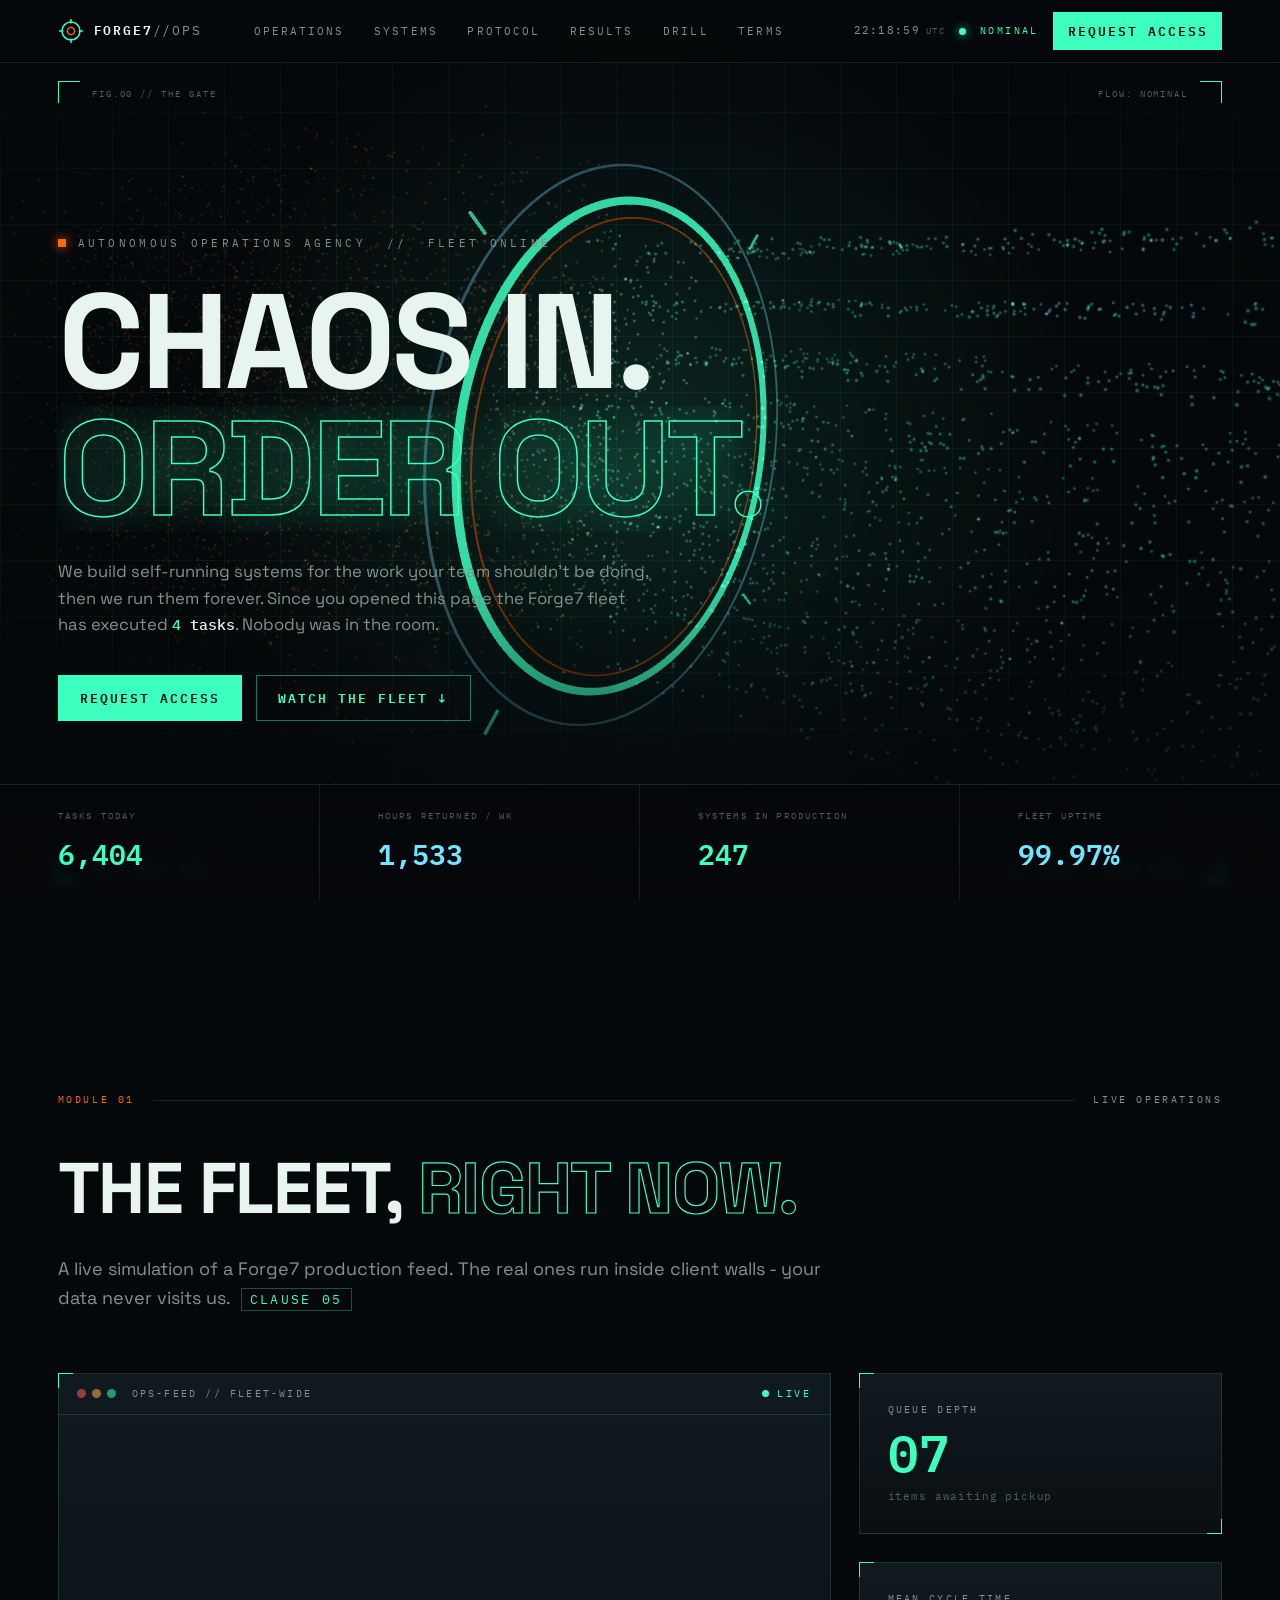
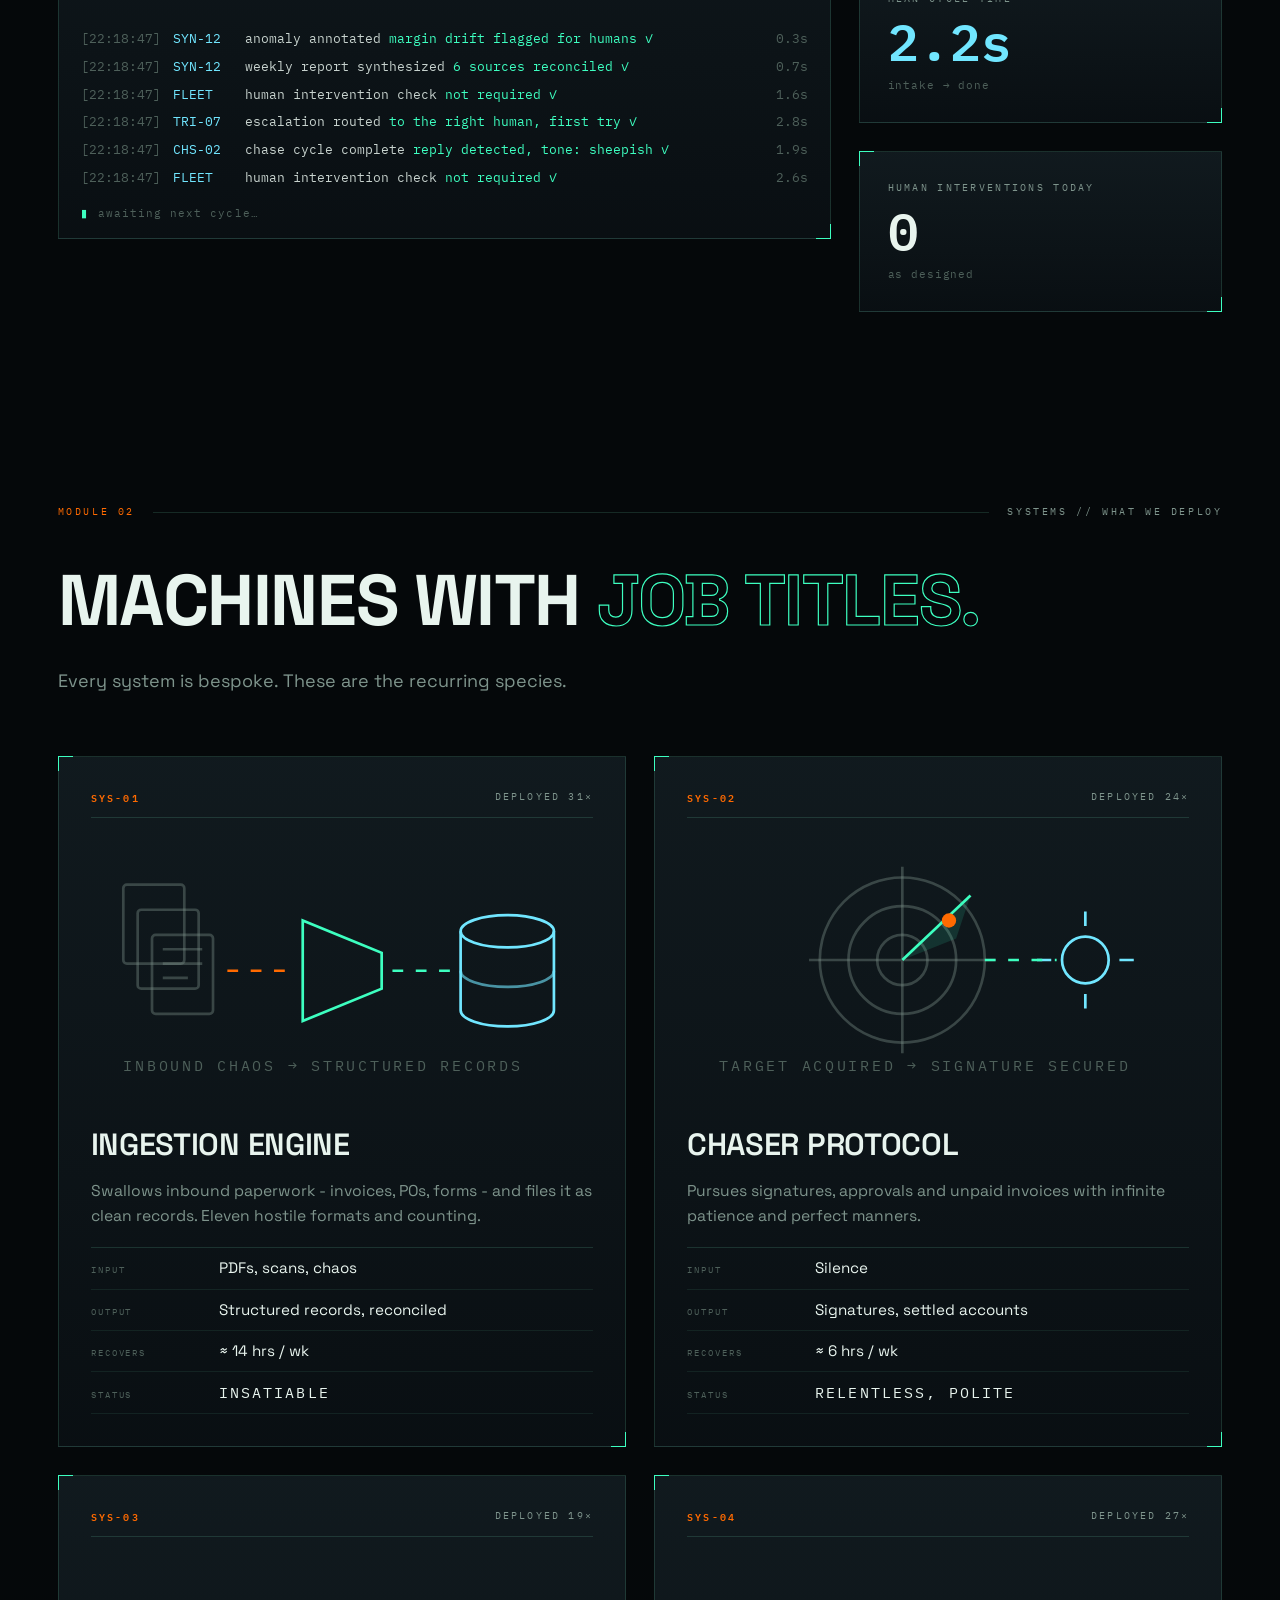
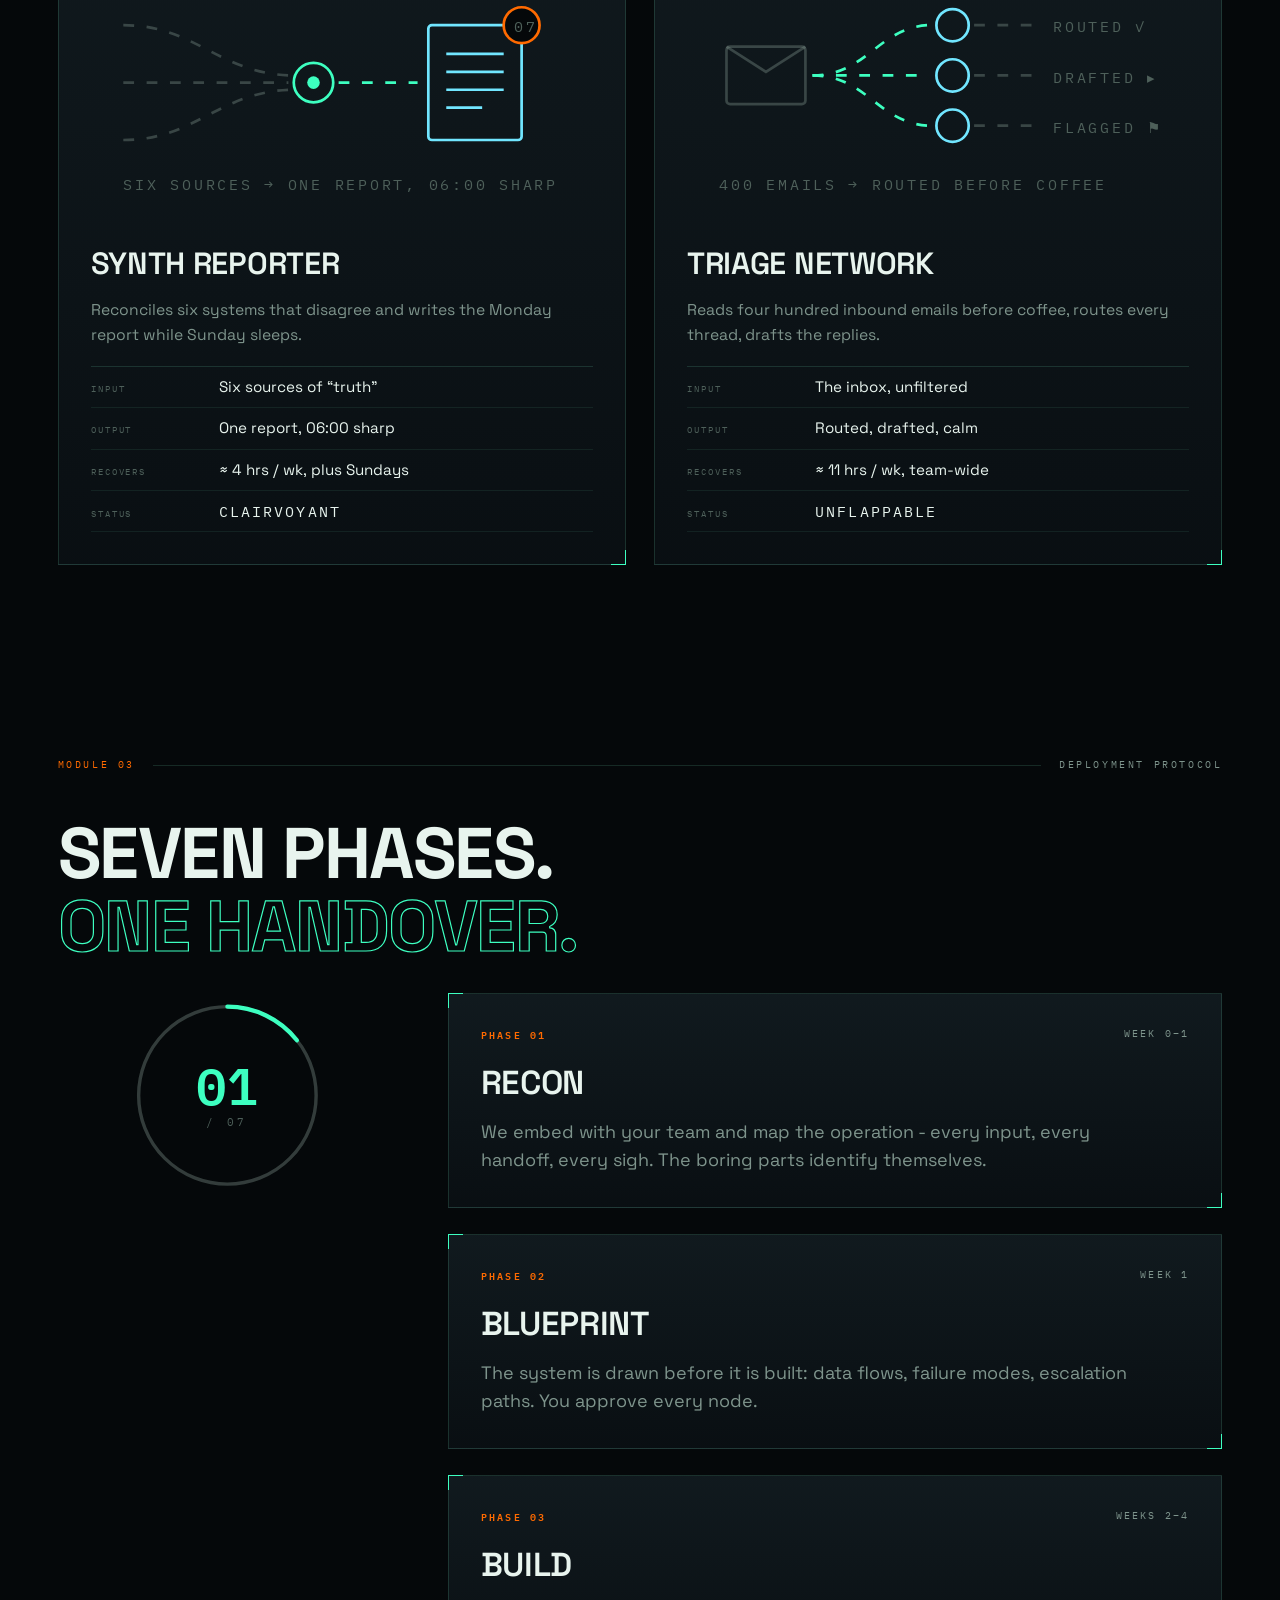
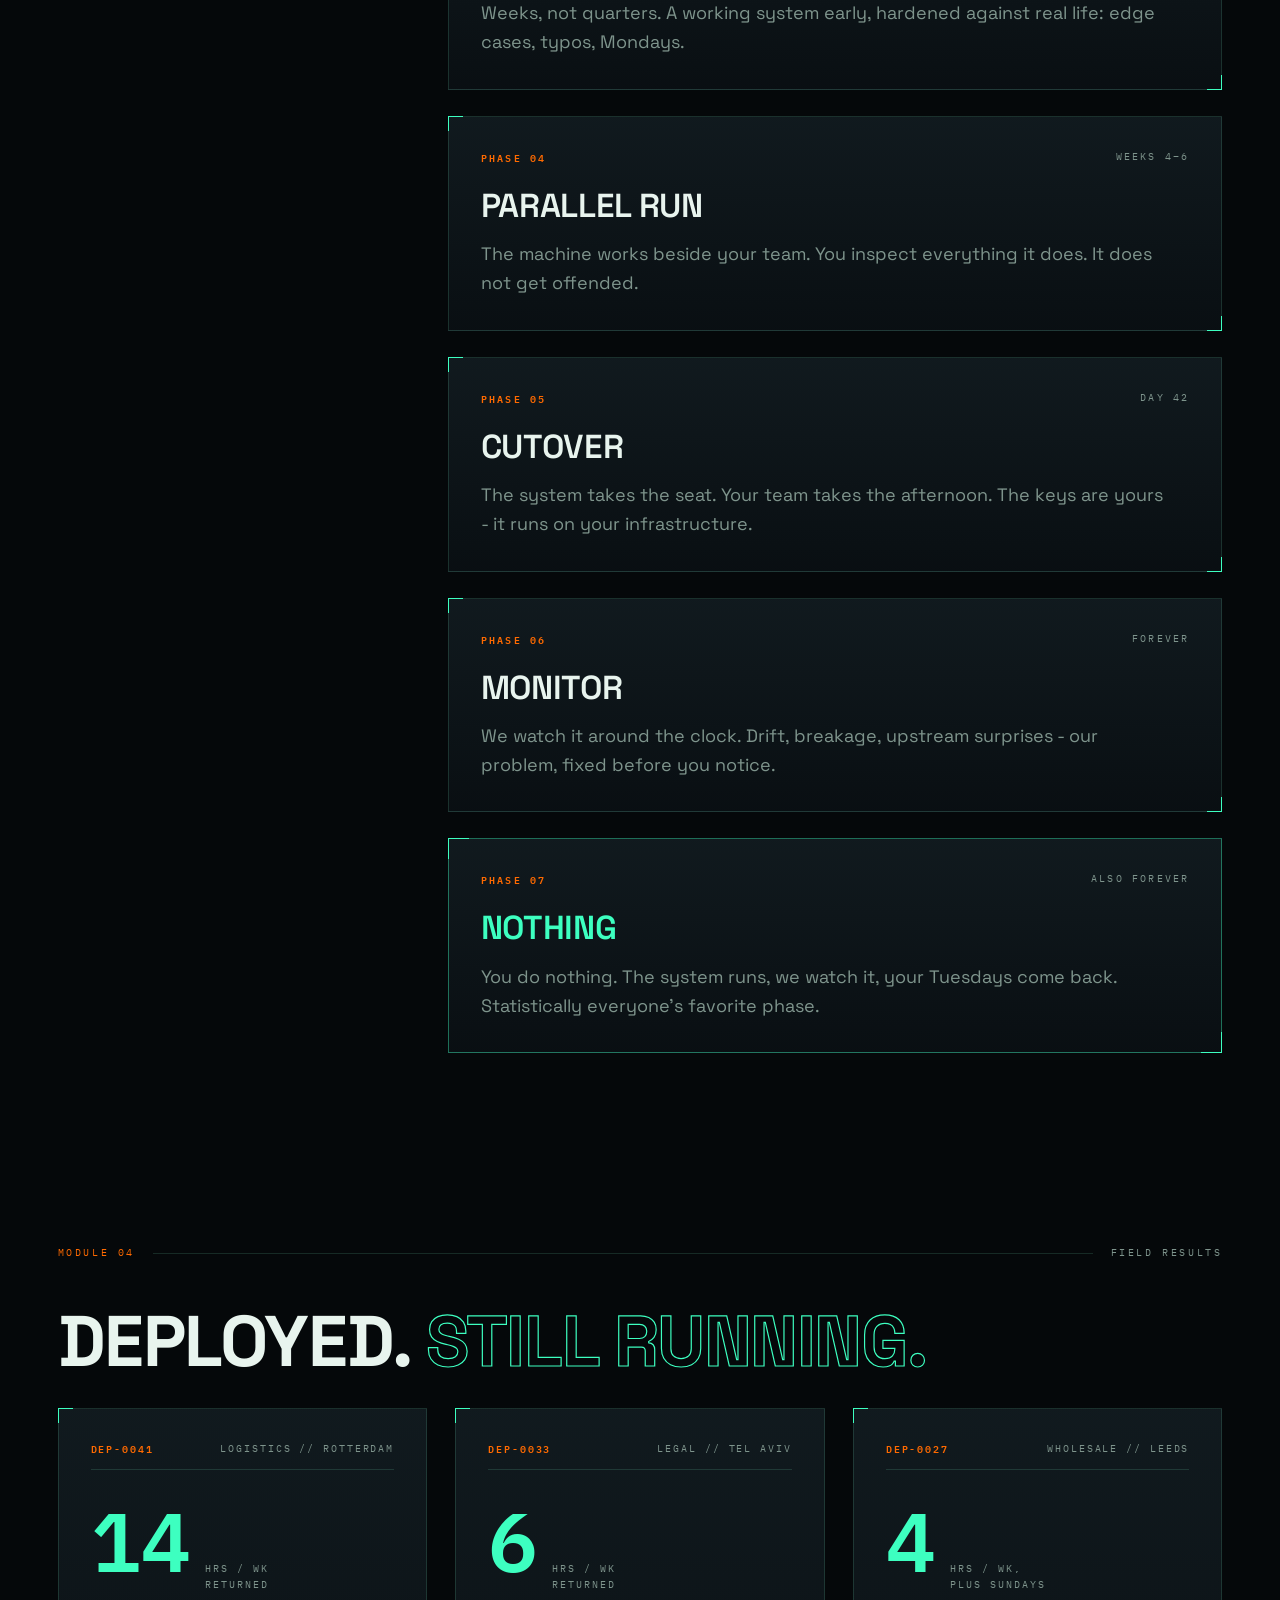
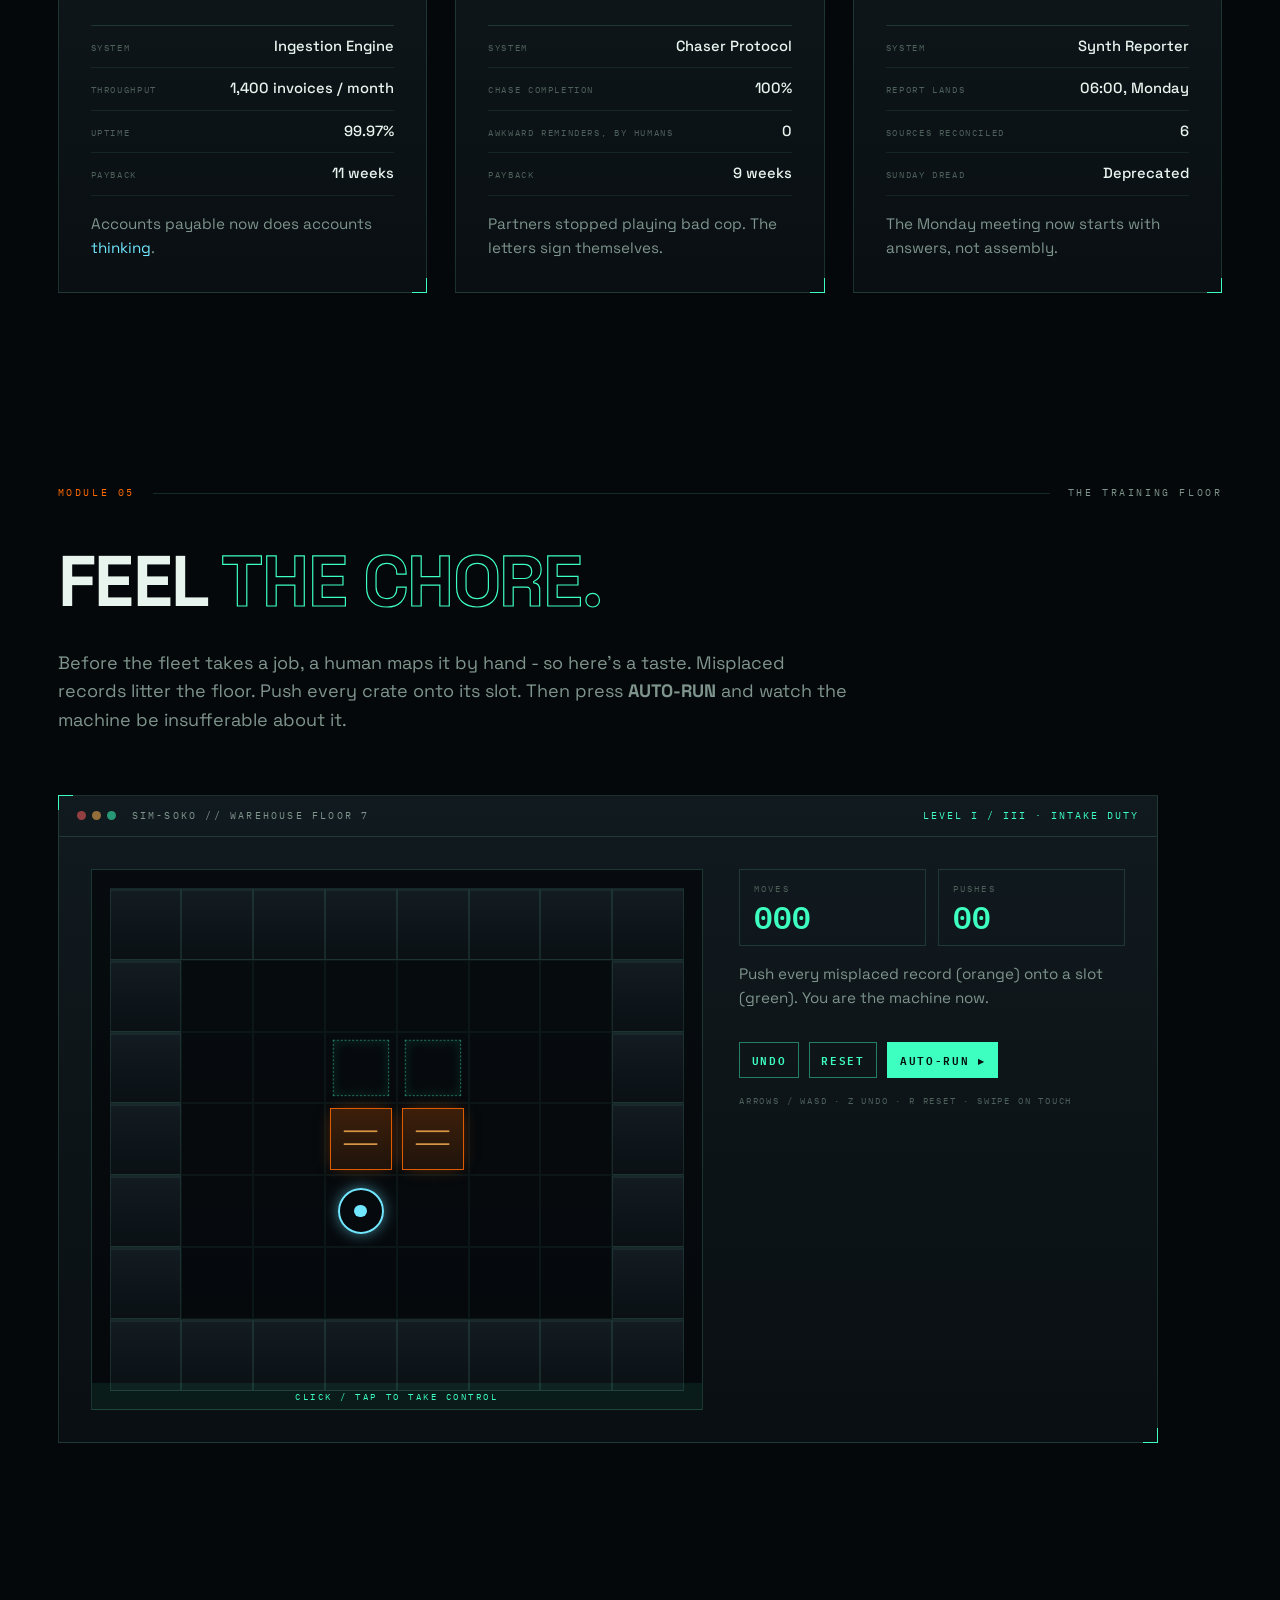
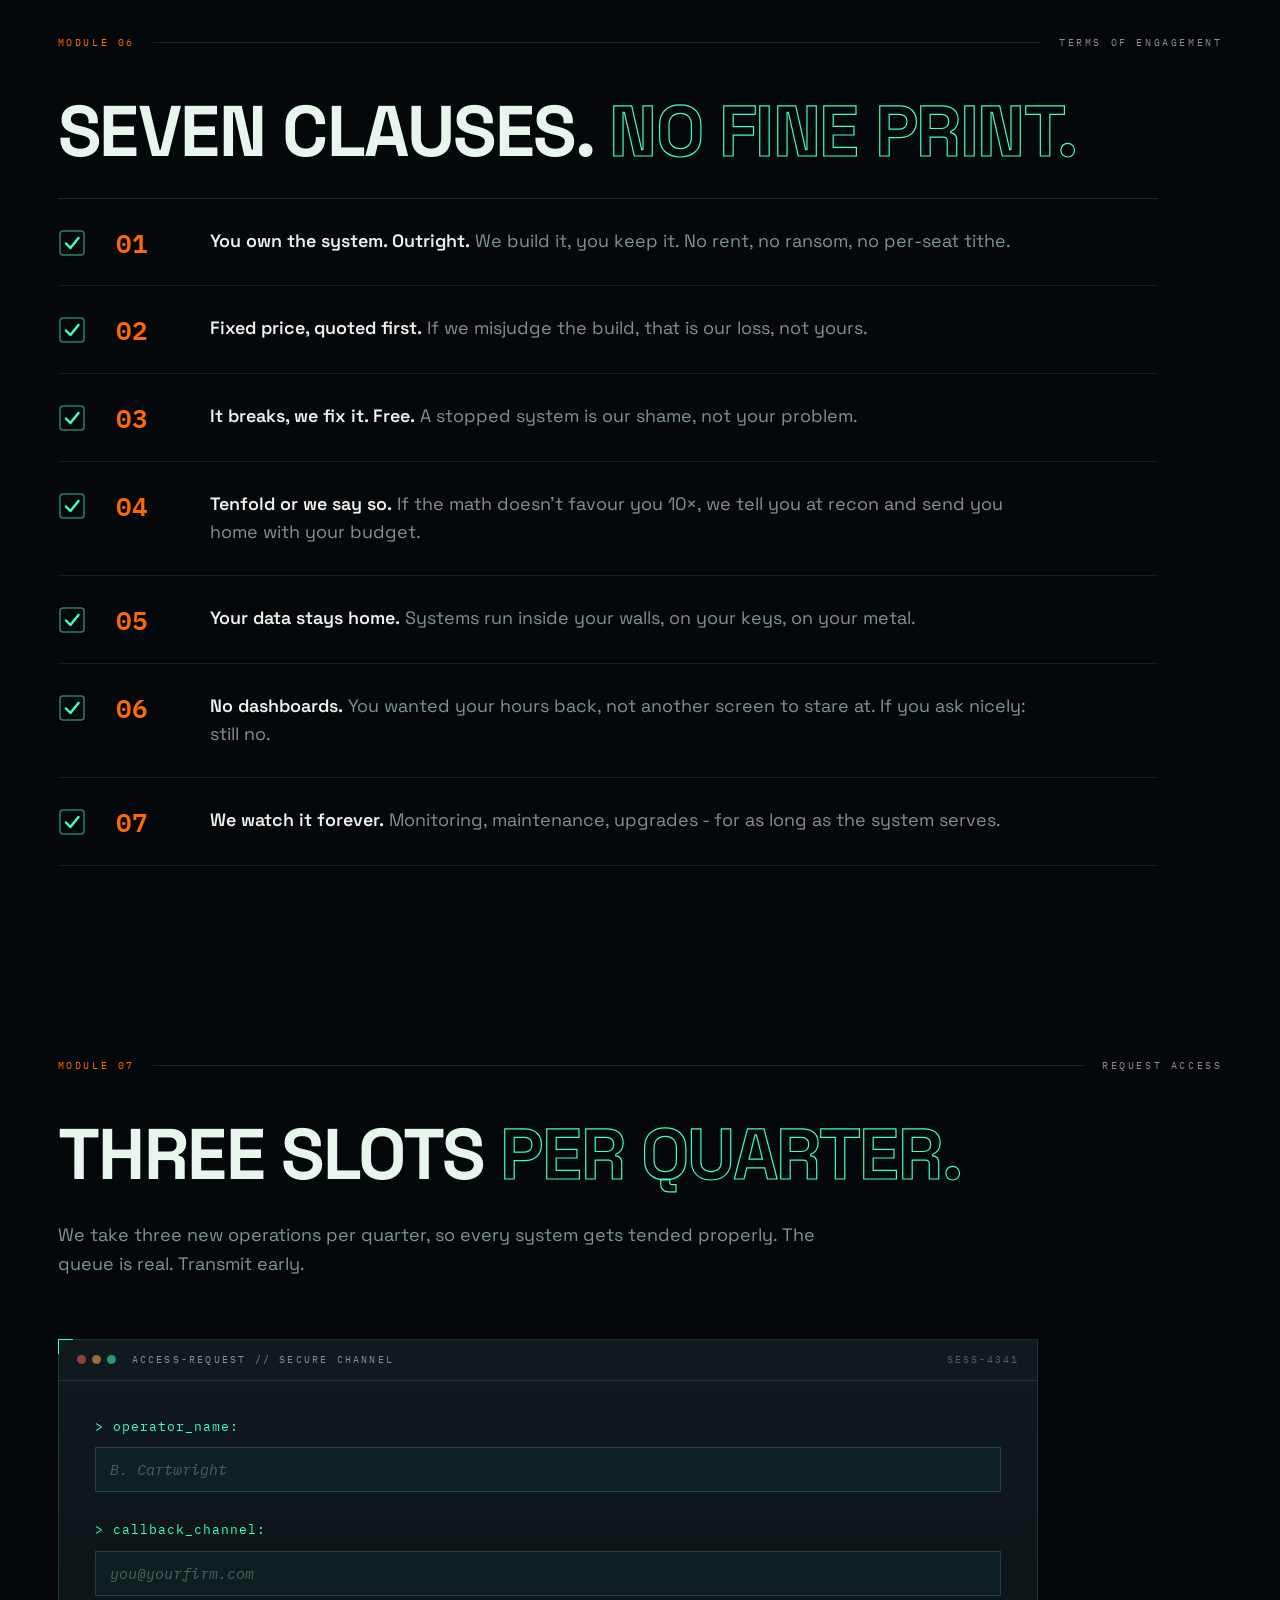
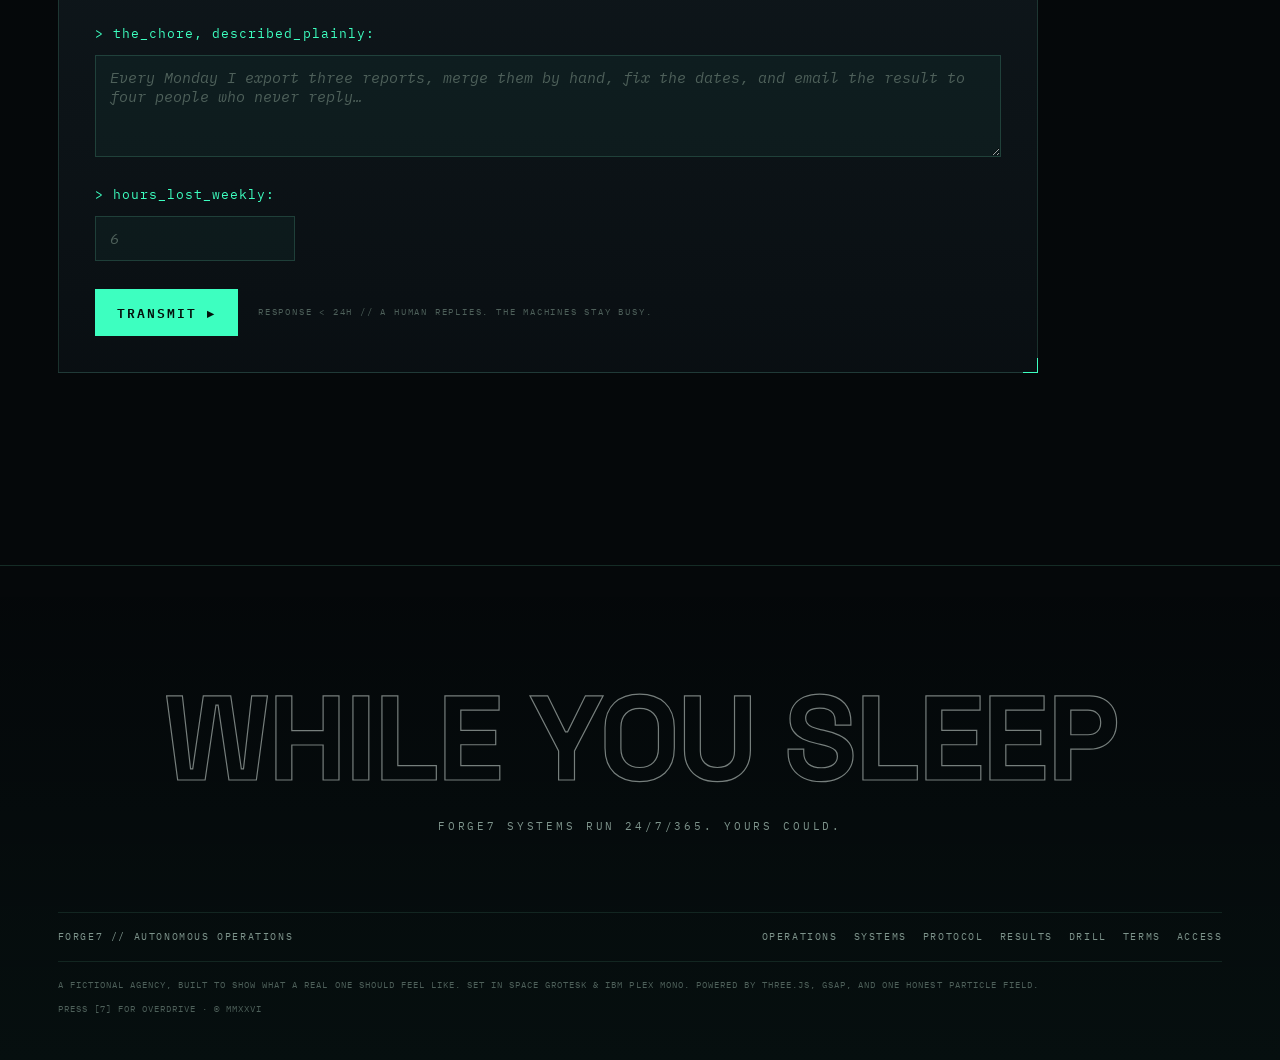
==== index.html @ 5e62d548 "Add MODULE 05 // THE TRAINING FLOOR: playable Sokoban drill with auto-run punchline Three hand-verif" ====
<!doctype html>
<html lang="en">
<head>
  <meta charset="utf-8" />
  <meta name="viewport" content="width=device-width, initial-scale=1" />
  <title>FORGE7 // Autonomous Operations</title>
  <meta name="description" content="Forge7 is an autonomous-operations agency. We build self-running systems for the work your team shouldn't be doing - then we run them forever. Chaos in. Order out." />
  <meta name="theme-color" content="#05080A" />
  <meta property="og:title" content="FORGE7 // Autonomous Operations" />
  <meta property="og:description" content="Chaos in. Order out. Self-running systems for the work your team shouldn't be doing." />
  <meta property="og:type" content="website" />
  <meta property="og:url" content="https://barakalmog.github.io/forge7-fabel-ui/" />
  <meta property="og:image" content="https://barakalmog.github.io/forge7-fabel-ui/assets/og.jpg" />
  <meta name="twitter:card" content="summary_large_image" />
  <meta name="twitter:image" content="https://barakalmog.github.io/forge7-fabel-ui/assets/og.jpg" />
  <link rel="icon" href="data:image/svg+xml,%3Csvg xmlns='http://www.w3.org/2000/svg' viewBox='0 0 64 64'%3E%3Crect width='64' height='64' fill='%2305080A'/%3E%3Ccircle cx='32' cy='32' r='22' fill='none' stroke='%233DFFC0' stroke-width='3'/%3E%3Ccircle cx='32' cy='32' r='9' fill='none' stroke='%23FF6A00' stroke-width='3'/%3E%3Cpath d='M32 2v8M32 54v8M2 32h8M54 32h8' stroke='%233DFFC0' stroke-width='3'/%3E%3C/svg%3E" />
  <link rel="preconnect" href="https://fonts.googleapis.com" />
  <link rel="preconnect" href="https://fonts.gstatic.com" crossorigin />
  <link href="https://fonts.googleapis.com/css2?family=Space+Grotesk:wght@400;500;600;700&family=IBM+Plex+Mono:ital,wght@0,400;0,500;0,600;1,400&display=swap" rel="stylesheet" />
  <link rel="stylesheet" href="css/styles.css" />
</head>
<body>
  <a class="skip-link" href="#access">Skip to access request</a>

  <!-- boot sequence -->
  <div class="boot" id="boot" role="presentation">
    <div class="boot__win">
      <pre class="boot__lines" id="bootLines" aria-hidden="true"></pre>
      <div class="boot__bar" aria-hidden="true"><i id="bootBar"></i></div>
      <p class="boot__hint" aria-hidden="true">CLICK TO SKIP</p>
    </div>
  </div>

  <!-- console bar -->
  <header class="bar" id="top">
    <a class="bar__brand" href="#top" aria-label="Forge7, home">
      <svg class="bar__mark" viewBox="0 0 36 36" aria-hidden="true">
        <circle cx="18" cy="18" r="12.5" fill="none" stroke="currentColor" stroke-width="2"/>
        <circle cx="18" cy="18" r="5" fill="none" stroke="var(--heat)" stroke-width="2"/>
        <path d="M18 1.5v6M18 28.5v6M1.5 18h6M28.5 18h6" stroke="currentColor" stroke-width="2"/>
      </svg>
      <span class="bar__word">FORGE7<em>//OPS</em></span>
    </a>
    <nav class="bar__nav" aria-label="Modules">
      <a href="#operations">Operations</a>
      <a href="#systems">Systems</a>
      <a href="#protocol">Protocol</a>
      <a href="#deployments">Results</a>
      <a href="#drill">Drill</a>
      <a href="#terms">Terms</a>
    </nav>
    <div class="bar__status">
      <span class="bar__clock" id="utcClock">--:--:--<i>UTC</i></span>
      <span class="bar__dot" aria-hidden="true"></span>
      <span class="bar__nominal">NOMINAL</span>
      <a class="btn btn--solid bar__cta" href="#access">Request&nbsp;access</a>
    </div>
  </header>

  <main id="main">

    <!-- ============ MODULE 00 · THE GATE (hero) ============ -->
    <section class="hero" aria-labelledby="heroTitle">
      <canvas class="hero__canvas" id="gateCanvas" aria-hidden="true"></canvas>
      <div class="hero__vignette" aria-hidden="true"></div>

      <div class="hud" aria-hidden="true">
        <i class="hud__c hud__c--tl"></i><i class="hud__c hud__c--tr"></i>
        <i class="hud__c hud__c--bl"></i><i class="hud__c hud__c--br"></i>
        <span class="hud__tag hud__tag--tl">FIG.00 // THE GATE</span>
        <span class="hud__tag hud__tag--tr">FLOW: NOMINAL</span>
        <span class="hud__tag hud__tag--bl" id="coordsRead">CUR X:0000 Y:0000</span>
        <span class="hud__tag hud__tag--br">DPR-LOCKED // 60FPS TARGET</span>
      </div>

      <div class="hero__inner">
        <p class="hero__kicker" data-boot-reveal>
          <span class="hero__kdot" aria-hidden="true"></span>
          AUTONOMOUS OPERATIONS AGENCY&nbsp;&nbsp;//&nbsp;&nbsp;FLEET ONLINE
        </p>
        <h1 class="hero__title" id="heroTitle">
          <span class="line"><span class="line__in">CHAOS IN.</span></span>
          <span class="line line--order"><span class="line__in">ORDER OUT.</span></span>
        </h1>
        <p class="hero__sub" data-boot-reveal>
          We build self-running systems for the work your team shouldn’t be doing,
          then we run them forever. Since you opened this page the Forge7 fleet has
          executed <b class="hero__live"><span id="heroTasks">0</span> tasks</b>.
          Nobody was in the room.
        </p>
        <div class="hero__cta" data-boot-reveal>
          <a class="btn btn--solid" href="#access">Request access</a>
          <a class="btn btn--ghost" href="#operations">Watch the fleet ↓</a>
        </div>
      </div>

      <div class="tele" data-boot-reveal>
        <div class="tele__cell">
          <span class="tele__label">TASKS TODAY</span>
          <span class="tele__val" id="mTasksToday">000000</span>
        </div>
        <div class="tele__cell">
          <span class="tele__label">HOURS RETURNED / WK</span>
          <span class="tele__val tele__val--cyan" id="mHours">0000</span>
        </div>
        <div class="tele__cell">
          <span class="tele__label">SYSTEMS IN PRODUCTION</span>
          <span class="tele__val" id="mSystems">247</span>
        </div>
        <div class="tele__cell">
          <span class="tele__label">FLEET UPTIME</span>
          <span class="tele__val tele__val--cyan" id="mUptime">99.97%</span>
        </div>
      </div>
    </section>

    <!-- ============ MODULE 01 · LIVE OPERATIONS ============ -->
    <section class="mod wrap" id="operations" aria-labelledby="opsTitle">
      <header class="mod__head" data-reveal>
        <span class="mod__id">MODULE 01</span>
        <span class="mod__rule" aria-hidden="true"></span>
        <span class="mod__name">LIVE OPERATIONS</span>
      </header>
      <h2 class="mod__title" id="opsTitle" data-reveal>The fleet, <em>right now.</em></h2>
      <p class="mod__sub" data-reveal>
        A live simulation of a Forge7 production feed. The real ones run inside client
        walls - your data never visits us. <span class="mod__cite">CLAUSE 05</span>
      </p>

      <div class="ops">
        <div class="console panel" data-reveal>
          <div class="console__bar">
            <span class="console__dots" aria-hidden="true"><i></i><i></i><i></i></span>
            <span class="console__name">OPS-FEED // FLEET-WIDE</span>
            <span class="console__live"><i aria-hidden="true"></i>LIVE</span>
          </div>
          <ol class="console__feed" id="opsFeed" aria-hidden="true"></ol>
          <div class="console__foot" aria-hidden="true">
            <span class="console__cursor">▮</span>
            <span>awaiting next cycle…</span>
          </div>
        </div>

        <aside class="ops__side">
          <div class="stat panel" data-reveal>
            <span class="stat__label">QUEUE DEPTH</span>
            <span class="stat__val" id="queueDepth">07</span>
            <span class="stat__note">items awaiting pickup</span>
          </div>
          <div class="stat panel" data-reveal>
            <span class="stat__label">MEAN CYCLE TIME</span>
            <span class="stat__val stat__val--cyan" id="cycleTime">1.8s</span>
            <span class="stat__note">intake → done</span>
          </div>
          <div class="stat panel" data-reveal>
            <span class="stat__label">HUMAN INTERVENTIONS TODAY</span>
            <span class="stat__val stat__val--zero">0</span>
            <span class="stat__note">as designed</span>
          </div>
        </aside>
      </div>
    </section>

    <!-- ============ MODULE 02 · SYSTEMS ============ -->
    <section class="mod wrap" id="systems" aria-labelledby="sysTitle">
      <header class="mod__head" data-reveal>
        <span class="mod__id">MODULE 02</span>
        <span class="mod__rule" aria-hidden="true"></span>
        <span class="mod__name">SYSTEMS // WHAT WE DEPLOY</span>
      </header>
      <h2 class="mod__title" id="sysTitle" data-reveal>Machines with <em>job titles.</em></h2>
      <p class="mod__sub" data-reveal>
        Every system is bespoke. These are the recurring species.
      </p>

      <div class="sys__grid">

        <article class="sys panel" data-reveal>
          <header class="sys__head">
            <span class="sys__id">SYS-01</span>
            <span class="sys__deployed">DEPLOYED 31×</span>
          </header>
          <svg class="sys__fig" viewBox="0 0 280 150" aria-hidden="true">
            <g stroke="var(--dim-line)" fill="none" stroke-width="1.5">
              <rect x="18" y="26" width="34" height="44" rx="2"/>
              <rect x="26" y="40" width="34" height="44" rx="2"/>
              <rect x="34" y="54" width="34" height="44" rx="2"/>
              <path d="M40 62h22M40 70h22M40 78h14"/>
            </g>
            <path class="flow" d="M76 74h36" stroke="var(--heat)" stroke-width="1.5" fill="none"/>
            <path d="M118 46l44 18v20l-44 18z" fill="none" stroke="var(--phos)" stroke-width="1.5"/>
            <path class="flow flow--slow" d="M168 74h34" stroke="var(--phos)" stroke-width="1.5" fill="none"/>
            <g stroke="var(--cyan)" fill="none" stroke-width="1.5">
              <ellipse cx="232" cy="52" rx="26" ry="9"/>
              <path d="M206 52v44c0 5 11.6 9 26 9s26-4 26-9V52"/>
              <path d="M206 74c0 5 11.6 9 26 9s26-4 26-9" opacity="0.6"/>
            </g>
            <text x="18" y="130" class="sys__figlabel">INBOUND CHAOS → STRUCTURED RECORDS</text>
          </svg>
          <h3 class="sys__name">Ingestion Engine</h3>
          <p class="sys__desc">Swallows inbound paperwork - invoices, POs, forms - and files it as clean records. Eleven hostile formats and counting.</p>
          <dl class="sys__specs">
            <div><dt>INPUT</dt><dd>PDFs, scans, chaos</dd></div>
            <div><dt>OUTPUT</dt><dd>Structured records, reconciled</dd></div>
            <div><dt>RECOVERS</dt><dd>≈ 14 hrs / wk</dd></div>
            <div><dt>STATUS</dt><dd class="sys__status">INSATIABLE</dd></div>
          </dl>
        </article>

        <article class="sys panel" data-reveal>
          <header class="sys__head">
            <span class="sys__id">SYS-02</span>
            <span class="sys__deployed">DEPLOYED 24×</span>
          </header>
          <svg class="sys__fig" viewBox="0 0 280 150" aria-hidden="true">
            <g stroke="var(--dim-line)" fill="none" stroke-width="1.5">
              <circle cx="120" cy="68" r="46"/>
              <circle cx="120" cy="68" r="30"/>
              <circle cx="120" cy="68" r="14"/>
              <path d="M120 16v104M68 68h104"/>
            </g>
            <g class="sweep">
              <path d="M120 68 158 32" stroke="var(--phos)" stroke-width="1.5"/>
              <path d="M120 68 158 32 150 56z" fill="var(--phos)" opacity="0.12"/>
            </g>
            <circle class="blip" cx="146" cy="46" r="4" fill="var(--heat)"/>
            <g stroke="var(--cyan)" fill="none" stroke-width="1.5">
              <circle cx="222" cy="68" r="13"/>
              <path d="M222 49v-8M222 95v-8M203 68h-8M249 68h-8"/>
            </g>
            <path class="flow" d="M166 68h40" stroke="var(--phos)" stroke-width="1.5" fill="none"/>
            <text x="18" y="130" class="sys__figlabel">TARGET ACQUIRED → SIGNATURE SECURED</text>
          </svg>
          <h3 class="sys__name">Chaser Protocol</h3>
          <p class="sys__desc">Pursues signatures, approvals and unpaid invoices with infinite patience and perfect manners.</p>
          <dl class="sys__specs">
            <div><dt>INPUT</dt><dd>Silence</dd></div>
            <div><dt>OUTPUT</dt><dd>Signatures, settled accounts</dd></div>
            <div><dt>RECOVERS</dt><dd>≈ 6 hrs / wk</dd></div>
            <div><dt>STATUS</dt><dd class="sys__status">RELENTLESS, POLITE</dd></div>
          </dl>
        </article>

        <article class="sys panel" data-reveal>
          <header class="sys__head">
            <span class="sys__id">SYS-03</span>
            <span class="sys__deployed">DEPLOYED 19×</span>
          </header>
          <svg class="sys__fig" viewBox="0 0 280 150" aria-hidden="true">
            <path class="flow" d="M18 38c40 0 52 26 92 28" stroke="var(--dim-line)" stroke-width="1.5" fill="none"/>
            <path class="flow flow--slow" d="M18 70h92" stroke="var(--dim-line)" stroke-width="1.5" fill="none"/>
            <path class="flow" d="M18 102c40 0 52-26 92-28" stroke="var(--dim-line)" stroke-width="1.5" fill="none"/>
            <circle cx="124" cy="70" r="11" fill="none" stroke="var(--phos)" stroke-width="1.5"/>
            <circle cx="124" cy="70" r="3.5" fill="var(--phos)"/>
            <path class="flow flow--slow" d="M138 70h44" stroke="var(--phos)" stroke-width="1.5" fill="none"/>
            <g stroke="var(--cyan)" fill="none" stroke-width="1.5">
              <rect x="188" y="38" width="52" height="64" rx="2"/>
              <path d="M198 54h32M198 64h32M198 74h32M198 84h20"/>
            </g>
            <circle cx="240" cy="38" r="10" fill="var(--bg)" stroke="var(--heat)" stroke-width="1.5"/>
            <text x="236" y="42" class="sys__figlabel" fill="var(--heat)">07</text>
            <text x="18" y="130" class="sys__figlabel">SIX SOURCES → ONE REPORT, 06:00 SHARP</text>
          </svg>
          <h3 class="sys__name">Synth Reporter</h3>
          <p class="sys__desc">Reconciles six systems that disagree and writes the Monday report while Sunday sleeps.</p>
          <dl class="sys__specs">
            <div><dt>INPUT</dt><dd>Six sources of “truth”</dd></div>
            <div><dt>OUTPUT</dt><dd>One report, 06:00 sharp</dd></div>
            <div><dt>RECOVERS</dt><dd>≈ 4 hrs / wk, plus Sundays</dd></div>
            <div><dt>STATUS</dt><dd class="sys__status">CLAIRVOYANT</dd></div>
          </dl>
        </article>

        <article class="sys panel" data-reveal>
          <header class="sys__head">
            <span class="sys__id">SYS-04</span>
            <span class="sys__deployed">DEPLOYED 27×</span>
          </header>
          <svg class="sys__fig" viewBox="0 0 280 150" aria-hidden="true">
            <g stroke="var(--dim-line)" fill="none" stroke-width="1.5">
              <rect x="22" y="50" width="44" height="32" rx="2"/>
              <path d="M22 50l22 14 22-14"/>
            </g>
            <path class="flow" d="M70 66c30 0 36-26 64-28" stroke="var(--phos)" stroke-width="1.5" fill="none"/>
            <path class="flow flow--slow" d="M70 66h64" stroke="var(--phos)" stroke-width="1.5" fill="none"/>
            <path class="flow" d="M70 66c30 0 36 26 64 28" stroke="var(--phos)" stroke-width="1.5" fill="none"/>
            <g fill="none" stroke="var(--cyan)" stroke-width="1.5">
              <circle cx="148" cy="38" r="9"/>
              <circle cx="148" cy="66" r="9"/>
              <circle cx="148" cy="94" r="9"/>
            </g>
            <path class="flow flow--slow" d="M160 38h36M160 66h36M160 94h36" stroke="var(--dim-line)" stroke-width="1.5" fill="none"/>
            <text x="204" y="42" class="sys__figlabel" fill="var(--phos)">ROUTED ✓</text>
            <text x="204" y="70" class="sys__figlabel" fill="var(--cyan)">DRAFTED ▸</text>
            <text x="204" y="98" class="sys__figlabel" fill="var(--warn)">FLAGGED ⚑</text>
            <text x="18" y="130" class="sys__figlabel">400 EMAILS → ROUTED BEFORE COFFEE</text>
          </svg>
          <h3 class="sys__name">Triage Network</h3>
          <p class="sys__desc">Reads four hundred inbound emails before coffee, routes every thread, drafts the replies.</p>
          <dl class="sys__specs">
            <div><dt>INPUT</dt><dd>The inbox, unfiltered</dd></div>
            <div><dt>OUTPUT</dt><dd>Routed, drafted, calm</dd></div>
            <div><dt>RECOVERS</dt><dd>≈ 11 hrs / wk, team-wide</dd></div>
            <div><dt>STATUS</dt><dd class="sys__status">UNFLAPPABLE</dd></div>
          </dl>
        </article>

      </div>
    </section>

    <!-- ============ MODULE 03 · PROTOCOL ============ -->
    <section class="mod wrap" id="protocol" aria-labelledby="protoTitle">
      <header class="mod__head" data-reveal>
        <span class="mod__id">MODULE 03</span>
        <span class="mod__rule" aria-hidden="true"></span>
        <span class="mod__name">DEPLOYMENT PROTOCOL</span>
      </header>
      <h2 class="mod__title" id="protoTitle" data-reveal>Seven phases.<br /><em>One handover.</em></h2>

      <div class="proto">
        <aside class="proto__rail" aria-hidden="true">
          <div class="proto__sticky">
            <svg class="proto__gauge" viewBox="0 0 120 120">
              <circle cx="60" cy="60" r="52" fill="none" stroke="var(--dim-line)" stroke-width="2"/>
              <circle class="proto__arc" id="protoArc" cx="60" cy="60" r="52" fill="none"
                stroke="var(--phos)" stroke-width="2.5" stroke-linecap="round"
                stroke-dasharray="326.7" stroke-dashoffset="326.7" transform="rotate(-90 60 60)"/>
            </svg>
            <div class="proto__readout">
              <span class="proto__num" id="protoNum">01</span>
              <span class="proto__of">/ 07</span>
            </div>
          </div>
        </aside>

        <ol class="proto__list">
          <li class="proto-card panel" data-phase="01" data-reveal>
            <header><span class="proto-card__id">PHASE 01</span><span class="proto-card__t">WEEK 0–1</span></header>
            <h3>Recon</h3>
            <p>We embed with your team and map the operation - every input, every handoff, every sigh. The boring parts identify themselves.</p>
          </li>
          <li class="proto-card panel" data-phase="02" data-reveal>
            <header><span class="proto-card__id">PHASE 02</span><span class="proto-card__t">WEEK 1</span></header>
            <h3>Blueprint</h3>
            <p>The system is drawn before it is built: data flows, failure modes, escalation paths. You approve every node.</p>
          </li>
          <li class="proto-card panel" data-phase="03" data-reveal>
            <header><span class="proto-card__id">PHASE 03</span><span class="proto-card__t">WEEKS 2–4</span></header>
            <h3>Build</h3>
            <p>Weeks, not quarters. A working system early, hardened against real life: edge cases, typos, Mondays.</p>
          </li>
          <li class="proto-card panel" data-phase="04" data-reveal>
            <header><span class="proto-card__id">PHASE 04</span><span class="proto-card__t">WEEKS 4–6</span></header>
            <h3>Parallel run</h3>
            <p>The machine works beside your team. You inspect everything it does. It does not get offended.</p>
          </li>
          <li class="proto-card panel" data-phase="05" data-reveal>
            <header><span class="proto-card__id">PHASE 05</span><span class="proto-card__t">DAY 42</span></header>
            <h3>Cutover</h3>
            <p>The system takes the seat. Your team takes the afternoon. The keys are yours - it runs on your infrastructure.</p>
          </li>
          <li class="proto-card panel" data-phase="06" data-reveal>
            <header><span class="proto-card__id">PHASE 06</span><span class="proto-card__t">FOREVER</span></header>
            <h3>Monitor</h3>
            <p>We watch it around the clock. Drift, breakage, upstream surprises - our problem, fixed before you notice.</p>
          </li>
          <li class="proto-card panel proto-card--final" data-phase="07" data-reveal>
            <header><span class="proto-card__id">PHASE 07</span><span class="proto-card__t">ALSO FOREVER</span></header>
            <h3>Nothing</h3>
            <p>You do nothing. The system runs, we watch it, your Tuesdays come back. Statistically everyone’s favorite phase.</p>
          </li>
        </ol>
      </div>
    </section>

    <!-- ============ MODULE 04 · DEPLOYMENTS ============ -->
    <section class="mod wrap" id="deployments" aria-labelledby="depTitle">
      <header class="mod__head" data-reveal>
        <span class="mod__id">MODULE 04</span>
        <span class="mod__rule" aria-hidden="true"></span>
        <span class="mod__name">FIELD RESULTS</span>
      </header>
      <h2 class="mod__title" id="depTitle" data-reveal>Deployed. <em>Still running.</em></h2>

      <div class="dep__grid">
        <article class="dep panel" data-reveal>
          <header class="dep__head">
            <span class="dep__id">DEP-0041</span>
            <span class="dep__sector">LOGISTICS // ROTTERDAM</span>
          </header>
          <div class="dep__big">
            <span class="dep__num" data-count="14">0</span>
            <span class="dep__unit">HRS / WK<br/>RETURNED</span>
          </div>
          <ul class="dep__rows">
            <li><span>SYSTEM</span><b>Ingestion Engine</b></li>
            <li><span>THROUGHPUT</span><b>1,400 invoices / month</b></li>
            <li><span>UPTIME</span><b>99.97%</b></li>
            <li><span>PAYBACK</span><b>11 weeks</b></li>
          </ul>
          <p class="dep__note">Accounts payable now does accounts <em>thinking</em>.</p>
        </article>

        <article class="dep panel" data-reveal>
          <header class="dep__head">
            <span class="dep__id">DEP-0033</span>
            <span class="dep__sector">LEGAL // TEL AVIV</span>
          </header>
          <div class="dep__big">
            <span class="dep__num" data-count="6">0</span>
            <span class="dep__unit">HRS / WK<br/>RETURNED</span>
          </div>
          <ul class="dep__rows">
            <li><span>SYSTEM</span><b>Chaser Protocol</b></li>
            <li><span>CHASE COMPLETION</span><b>100%</b></li>
            <li><span>AWKWARD REMINDERS, BY HUMANS</span><b>0</b></li>
            <li><span>PAYBACK</span><b>9 weeks</b></li>
          </ul>
          <p class="dep__note">Partners stopped playing bad cop. The letters sign themselves.</p>
        </article>

        <article class="dep panel" data-reveal>
          <header class="dep__head">
            <span class="dep__id">DEP-0027</span>
            <span class="dep__sector">WHOLESALE // LEEDS</span>
          </header>
          <div class="dep__big">
            <span class="dep__num" data-count="4">0</span>
            <span class="dep__unit">HRS / WK,<br/>PLUS SUNDAYS</span>
          </div>
          <ul class="dep__rows">
            <li><span>SYSTEM</span><b>Synth Reporter</b></li>
            <li><span>REPORT LANDS</span><b>06:00, Monday</b></li>
            <li><span>SOURCES RECONCILED</span><b>6</b></li>
            <li><span>SUNDAY DREAD</span><b>Deprecated</b></li>
          </ul>
          <p class="dep__note">The Monday meeting now starts with answers, not assembly.</p>
        </article>
      </div>
    </section>

    <!-- ============ MODULE 05 · THE TRAINING FLOOR ============ -->
    <section class="mod wrap" id="drill" aria-labelledby="drillTitle">
      <header class="mod__head" data-reveal>
        <span class="mod__id">MODULE 05</span>
        <span class="mod__rule" aria-hidden="true"></span>
        <span class="mod__name">THE TRAINING FLOOR</span>
      </header>
      <h2 class="mod__title" id="drillTitle" data-reveal>Feel <em>the chore.</em></h2>
      <p class="mod__sub" data-reveal>
        Before the fleet takes a job, a human maps it by hand - so here’s a taste.
        Misplaced records litter the floor. Push every crate onto its slot.
        Then press <b>AUTO-RUN</b> and watch the machine be insufferable about it.
      </p>

      <div class="drill panel" data-reveal>
        <div class="console__bar">
          <span class="console__dots" aria-hidden="true"><i></i><i></i><i></i></span>
          <span class="console__name">SIM-SOKO // WAREHOUSE FLOOR 7</span>
          <span class="drill__level" id="drillLevel">LEVEL I / III</span>
        </div>

        <div class="drill__layout">
          <button class="drill__stage" id="drillStage" type="button"
            aria-label="Sokoban training drill. Use arrow keys or W A S D to push crates onto slots. Z undoes, R resets.">
            <div class="drill__board" id="drillBoard"></div>
            <span class="drill__takeover" aria-hidden="true">CLICK / TAP TO TAKE CONTROL</span>
          </button>

          <aside class="drill__side">
            <div class="drill__hud">
              <div><span class="tele__label">MOVES</span><span class="drill__stat" id="drillMoves">000</span></div>
              <div><span class="tele__label">PUSHES</span><span class="drill__stat" id="drillPushes">00</span></div>
            </div>
            <p class="drill__note" id="drillNote" aria-live="polite"></p>
            <div class="drill__actions">
              <button class="btn btn--ghost drill__btn" id="drillUndo" type="button">Undo</button>
              <button class="btn btn--ghost drill__btn" id="drillReset" type="button">Reset</button>
              <button class="btn btn--solid drill__btn" id="drillAuto" type="button">Auto-run ▸</button>
              <button class="btn btn--solid drill__btn" id="drillNext" type="button" hidden>Next level ▸</button>
            </div>
            <p class="drill__keys" aria-hidden="true">ARROWS / WASD · Z UNDO · R RESET · SWIPE ON TOUCH</p>
            <div class="drill__pad" aria-hidden="true">
              <button data-drill-dir="U" type="button" tabindex="-1">▲</button>
              <button data-drill-dir="L" type="button" tabindex="-1">◀</button>
              <button data-drill-dir="D" type="button" tabindex="-1">▼</button>
              <button data-drill-dir="R" type="button" tabindex="-1">▶</button>
            </div>
          </aside>
        </div>
      </div>
    </section>

    <!-- ============ MODULE 06 · TERMS ============ -->
    <section class="mod wrap" id="terms" aria-labelledby="termsTitle">
      <header class="mod__head" data-reveal>
        <span class="mod__id">MODULE 06</span>
        <span class="mod__rule" aria-hidden="true"></span>
        <span class="mod__name">TERMS OF ENGAGEMENT</span>
      </header>
      <h2 class="mod__title" id="termsTitle" data-reveal>Seven clauses. <em>No fine print.</em></h2>

      <ol class="clauses">
        <li class="clause" data-reveal>
          <svg class="clause__check" viewBox="0 0 28 28" aria-hidden="true">
            <rect x="2" y="2" width="24" height="24" rx="3" fill="none" stroke="var(--dim-line)" stroke-width="1.5"/>
            <path class="clause__tick" d="M8 14.5l4.4 4.5L20.5 9" fill="none" stroke="var(--phos)" stroke-width="2.5" stroke-linecap="round" stroke-linejoin="round"/>
          </svg>
          <span class="clause__id">01</span>
          <p><b>You own the system. Outright.</b> We build it, you keep it. No rent, no ransom, no per-seat tithe.</p>
        </li>
        <li class="clause" data-reveal>
          <svg class="clause__check" viewBox="0 0 28 28" aria-hidden="true">
            <rect x="2" y="2" width="24" height="24" rx="3" fill="none" stroke="var(--dim-line)" stroke-width="1.5"/>
            <path class="clause__tick" d="M8 14.5l4.4 4.5L20.5 9" fill="none" stroke="var(--phos)" stroke-width="2.5" stroke-linecap="round" stroke-linejoin="round"/>
          </svg>
          <span class="clause__id">02</span>
          <p><b>Fixed price, quoted first.</b> If we misjudge the build, that is our loss, not yours.</p>
        </li>
        <li class="clause" data-reveal>
          <svg class="clause__check" viewBox="0 0 28 28" aria-hidden="true">
            <rect x="2" y="2" width="24" height="24" rx="3" fill="none" stroke="var(--dim-line)" stroke-width="1.5"/>
            <path class="clause__tick" d="M8 14.5l4.4 4.5L20.5 9" fill="none" stroke="var(--phos)" stroke-width="2.5" stroke-linecap="round" stroke-linejoin="round"/>
          </svg>
          <span class="clause__id">03</span>
          <p><b>It breaks, we fix it. Free.</b> A stopped system is our shame, not your problem.</p>
        </li>
        <li class="clause" data-reveal>
          <svg class="clause__check" viewBox="0 0 28 28" aria-hidden="true">
            <rect x="2" y="2" width="24" height="24" rx="3" fill="none" stroke="var(--dim-line)" stroke-width="1.5"/>
            <path class="clause__tick" d="M8 14.5l4.4 4.5L20.5 9" fill="none" stroke="var(--phos)" stroke-width="2.5" stroke-linecap="round" stroke-linejoin="round"/>
          </svg>
          <span class="clause__id">04</span>
          <p><b>Tenfold or we say so.</b> If the math doesn’t favour you 10×, we tell you at recon and send you home with your budget.</p>
        </li>
        <li class="clause" data-reveal>
          <svg class="clause__check" viewBox="0 0 28 28" aria-hidden="true">
            <rect x="2" y="2" width="24" height="24" rx="3" fill="none" stroke="var(--dim-line)" stroke-width="1.5"/>
            <path class="clause__tick" d="M8 14.5l4.4 4.5L20.5 9" fill="none" stroke="var(--phos)" stroke-width="2.5" stroke-linecap="round" stroke-linejoin="round"/>
          </svg>
          <span class="clause__id">05</span>
          <p><b>Your data stays home.</b> Systems run inside your walls, on your keys, on your metal.</p>
        </li>
        <li class="clause" data-reveal>
          <svg class="clause__check" viewBox="0 0 28 28" aria-hidden="true">
            <rect x="2" y="2" width="24" height="24" rx="3" fill="none" stroke="var(--dim-line)" stroke-width="1.5"/>
            <path class="clause__tick" d="M8 14.5l4.4 4.5L20.5 9" fill="none" stroke="var(--phos)" stroke-width="2.5" stroke-linecap="round" stroke-linejoin="round"/>
          </svg>
          <span class="clause__id">06</span>
          <p><b>No dashboards.</b> You wanted your hours back, not another screen to stare at. If you ask nicely: still no.</p>
        </li>
        <li class="clause" data-reveal>
          <svg class="clause__check" viewBox="0 0 28 28" aria-hidden="true">
            <rect x="2" y="2" width="24" height="24" rx="3" fill="none" stroke="var(--dim-line)" stroke-width="1.5"/>
            <path class="clause__tick" d="M8 14.5l4.4 4.5L20.5 9" fill="none" stroke="var(--phos)" stroke-width="2.5" stroke-linecap="round" stroke-linejoin="round"/>
          </svg>
          <span class="clause__id">07</span>
          <p><b>We watch it forever.</b> Monitoring, maintenance, upgrades - for as long as the system serves.</p>
        </li>
      </ol>
    </section>

    <!-- ============ MODULE 07 · ACCESS ============ -->
    <section class="mod wrap" id="access" aria-labelledby="accessTitle">
      <header class="mod__head" data-reveal>
        <span class="mod__id">MODULE 07</span>
        <span class="mod__rule" aria-hidden="true"></span>
        <span class="mod__name">REQUEST ACCESS</span>
      </header>
      <h2 class="mod__title" id="accessTitle" data-reveal>Three slots <em>per quarter.</em></h2>
      <p class="mod__sub" data-reveal>
        We take three new operations per quarter, so every system gets tended properly.
        The queue is real. Transmit early.
      </p>

      <form class="term panel" id="accessForm" novalidate data-reveal>
        <div class="console__bar">
          <span class="console__dots" aria-hidden="true"><i></i><i></i><i></i></span>
          <span class="console__name">ACCESS-REQUEST // SECURE CHANNEL</span>
          <span class="term__sess" id="sessId">SESS-0000</span>
        </div>

        <div class="term__body">
          <div class="term__field">
            <label for="fName">&gt; operator_name:</label>
            <input id="fName" name="name" type="text" autocomplete="name" placeholder="B. Cartwright" required />
          </div>
          <div class="term__field">
            <label for="fChannel">&gt; callback_channel:</label>
            <input id="fChannel" name="email" type="email" autocomplete="email" placeholder="you@yourfirm.com" required />
          </div>
          <div class="term__field term__field--area">
            <label for="fChore">&gt; the_chore, described_plainly:</label>
            <textarea id="fChore" name="chore" rows="4" placeholder="Every Monday I export three reports, merge them by hand, fix the dates, and email the result to four people who never reply…" required></textarea>
          </div>
          <div class="term__field term__field--small">
            <label for="fHours">&gt; hours_lost_weekly:</label>
            <input id="fHours" name="hours" type="number" min="1" max="80" placeholder="6" required />
          </div>

          <p class="term__error" id="accessError" role="alert" hidden>
            ERR // ALL FIELDS REQUIRED. THE MACHINES ARE STRICT ABOUT INPUTS.
          </p>

          <div class="term__actions">
            <button class="btn btn--solid term__send" id="transmitBtn" type="submit">TRANSMIT&nbsp;▸</button>
            <span class="term__hint">RESPONSE &lt; 24H // A HUMAN REPLIES. THE MACHINES STAY BUSY.</span>
          </div>
        </div>

        <div class="term__done" id="accessDone" hidden>
          <p class="term__done-line"><span class="term__ok">✓ REQUEST QUEUED</span> // ACK &lt; 24H</p>
          <p class="term__done-sub">Transmission <b id="sessEcho">SESS-0000</b> received. A smith is being woken.
          Keep the chore warm - it has weeks to live.</p>
        </div>
      </form>
    </section>

  </main>

  <!-- ============ FOOTER ============ -->
  <footer class="foot">
    <div class="foot__shout wrap" aria-hidden="true">
      <span class="foot__big" id="sleepBig">WHILE YOU SLEEP<span class="foot__fill" aria-hidden="true">WHILE YOU SLEEP</span></span>
      <p class="foot__tag">Forge7 systems run 24/7/365. Yours could.</p>
    </div>
    <div class="wrap foot__rows">
      <div class="foot__row">
        <span>FORGE7 // AUTONOMOUS OPERATIONS</span>
        <nav class="foot__nav" aria-label="Footer">
          <a href="#operations">Operations</a><a href="#systems">Systems</a><a href="#protocol">Protocol</a><a href="#deployments">Results</a><a href="#drill">Drill</a><a href="#terms">Terms</a><a href="#access">Access</a>
        </nav>
      </div>
      <div class="foot__row foot__row--fine">
        <span>A FICTIONAL AGENCY, BUILT TO SHOW WHAT A REAL ONE SHOULD FEEL LIKE. SET IN SPACE GROTESK &amp; IBM PLEX MONO. POWERED BY THREE.JS, GSAP, AND ONE HONEST PARTICLE FIELD.</span>
        <span>PRESS [7] FOR OVERDRIVE · © MMXXVI</span>
      </div>
    </div>
  </footer>

  <!-- overdrive banner -->
  <div class="ovr" id="ovrBanner" aria-hidden="true">OVERDRIVE ENGAGED // FLEET AT 300% // <span id="ovrCount">10</span>s</div>

  <script src="js/vendor/gsap.min.js"></script>
  <script src="js/vendor/ScrollTrigger.min.js"></script>
  <script src="js/vendor/ScrambleTextPlugin.min.js"></script>
  <script type="module" src="js/main.js"></script>
</body>
</html>
---- css/styles.css ----
/* ============================================================
   FORGE7 // AUTONOMOUS OPERATIONS
   Phosphor ops deck: void, signal-green, data-cyan, forge heat.
   ============================================================ */

:root {
  --bg: #05080A;
  --panel: #0C1318;
  --panel-edge: rgba(125, 255, 205, 0.14);
  --dim-line: rgba(126, 148, 140, 0.38);
  --grid-line: rgba(122, 255, 210, 0.05);

  --phos: #3DFFC0;
  --cyan: #71E6FF;
  --heat: #FF6A00;
  --warn: #FFB454;
  --alert: #FF5C5C;

  --text: #E8F4EE;
  --dim: #7E948C;
  --dimmer: #4E605A;

  --font-display: "Space Grotesk", "Helvetica Neue", Arial, sans-serif;
  --font-mono: "IBM Plex Mono", "SF Mono", Menlo, monospace;

  --pad: clamp(20px, 4.5vw, 64px);
  --mod-gap: clamp(110px, 15vw, 220px);
  --ease-snap: cubic-bezier(0.2, 0.9, 0.25, 1);
}

* { box-sizing: border-box; margin: 0; padding: 0; }

/* author display rules must never resurrect [hidden] elements */
[hidden] { display: none !important; }

/* NOTE: no CSS scroll-behavior:smooth - it fights ScrollTrigger.
   Anchors smooth-scroll via JS. */
html { overflow-x: clip; -webkit-text-size-adjust: 100%; }

body {
  background: var(--bg);
  color: var(--text);
  font-family: var(--font-display);
  font-size: clamp(1rem, 0.3vw + 0.95rem, 1.125rem);
  line-height: 1.6;
  overflow-x: clip;
}

/* blueprint grid + vignette */
body::before {
  content: "";
  position: fixed;
  inset: 0;
  z-index: -1;
  background-image:
    linear-gradient(var(--grid-line) 1px, transparent 1px),
    linear-gradient(90deg, var(--grid-line) 1px, transparent 1px);
  background-size: 56px 56px;
  mask-image: radial-gradient(120% 90% at 50% 40%, #000 40%, transparent 100%);
}

::selection { background: var(--phos); color: #04110B; }

a { color: inherit; text-decoration: none; }
a:hover { color: var(--phos); }

:focus-visible { outline: 1.5px dashed var(--phos); outline-offset: 4px; }

.skip-link {
  position: fixed; top: -100px; left: 16px; z-index: 200;
  padding: 10px 16px; background: var(--phos); color: #04110B;
  font-family: var(--font-mono); font-size: 12px; transition: top 0.2s;
}
.skip-link:focus { top: 12px; }

.wrap { max-width: 1420px; margin-inline: auto; padding-inline: var(--pad); }

/* ---- type helpers ---------------------------------------------- */
.mono-label {
  font-family: var(--font-mono);
  font-size: 10px;
  letter-spacing: 0.26em;
  text-transform: uppercase;
  color: var(--dim);
}

/* ---- buttons ---------------------------------------------------- */
.btn {
  display: inline-block;
  padding: 0.95em 1.7em;
  font-family: var(--font-mono);
  font-size: clamp(11px, 1.1vw, 12.5px);
  font-weight: 600;
  letter-spacing: 0.16em;
  text-transform: uppercase;
  cursor: pointer;
  border: 1px solid var(--phos);
  transition: background-color 0.18s var(--ease-snap), color 0.18s var(--ease-snap),
              box-shadow 0.18s var(--ease-snap), transform 0.18s var(--ease-snap);
}
.btn--solid {
  background: var(--phos);
  color: #04110B;
}
.btn--solid:hover {
  background: #fff;
  border-color: #fff;
  color: #04110B;
  box-shadow: 0 0 28px rgba(61, 255, 192, 0.4);
  transform: translateY(-2px);
}
.btn--ghost {
  background: transparent;
  color: var(--phos);
  border-color: rgba(61, 255, 192, 0.45);
}
.btn--ghost:hover {
  border-color: var(--phos);
  box-shadow: 0 0 22px rgba(61, 255, 192, 0.22);
  transform: translateY(-2px);
  color: var(--phos);
}

/* ---- panels ------------------------------------------------------ */
.panel {
  position: relative;
  background: linear-gradient(180deg, rgba(18, 28, 33, 0.92), rgba(10, 16, 20, 0.92));
  border: 1px solid var(--panel-edge);
}
.panel::before, .panel::after {
  content: "";
  position: absolute;
  width: 14px; height: 14px;
  pointer-events: none;
}
.panel::before {
  top: -1px; left: -1px;
  border-top: 1.5px solid var(--phos);
  border-left: 1.5px solid var(--phos);
}
.panel::after {
  bottom: -1px; right: -1px;
  border-bottom: 1.5px solid var(--phos);
  border-right: 1.5px solid var(--phos);
}

/* ---- boot overlay ------------------------------------------------ */
.boot {
  position: fixed;
  inset: 0;
  z-index: 100;
  display: grid;
  place-items: center;
  background: var(--bg);
  cursor: pointer;
}
.boot__win { width: min(520px, 86vw); display: grid; gap: 18px; }
.boot__lines {
  font-family: var(--font-mono);
  font-size: clamp(11px, 1.4vw, 13px);
  line-height: 1.9;
  letter-spacing: 0.06em;
  color: var(--phos);
  min-height: 7.6em;
  white-space: pre-wrap;
}
.boot__lines .dim { color: var(--dim); }
.boot__lines .ok { color: var(--cyan); }
.boot__bar {
  height: 3px;
  background: rgba(61, 255, 192, 0.14);
  overflow: hidden;
}
.boot__bar i {
  display: block;
  height: 100%;
  width: 100%;
  background: var(--phos);
  transform-origin: left;
  transform: scaleX(0);
  box-shadow: 0 0 12px rgba(61, 255, 192, 0.8);
}
.boot__hint {
  font-family: var(--font-mono);
  font-size: 9px;
  letter-spacing: 0.3em;
  color: var(--dimmer);
  text-align: right;
}
.boot.is-done { pointer-events: none; }

/* ---- console bar (header) ---------------------------------------- */
.bar {
  position: fixed;
  top: 0; left: 0; right: 0;
  z-index: 90;
  display: flex;
  align-items: center;
  gap: clamp(14px, 2.5vw, 36px);
  padding: 12px var(--pad);
  background: rgba(5, 8, 10, 0.78);
  backdrop-filter: blur(10px);
  -webkit-backdrop-filter: blur(10px);
  border-bottom: 1px solid rgba(125, 255, 205, 0.12);
}
.bar__brand { display: flex; align-items: center; gap: 10px; }
.bar__brand:hover { color: var(--text); }
.bar__mark { width: 26px; height: 26px; color: var(--phos); }
.bar__word {
  font-family: var(--font-mono);
  font-weight: 600;
  font-size: 13px;
  letter-spacing: 0.14em;
}
.bar__word em { font-style: normal; color: var(--dim); font-weight: 400; }
.bar__nav { display: flex; gap: clamp(12px, 2vw, 26px); margin-inline: auto; }
.bar__nav a {
  font-family: var(--font-mono);
  font-size: 10.5px;
  letter-spacing: 0.2em;
  text-transform: uppercase;
  color: var(--dim);
  padding: 6px 2px;
}
.bar__nav a:hover { color: var(--phos); }
.bar__status { display: flex; align-items: center; gap: 14px; margin-left: auto; }
.bar__clock {
  font-family: var(--font-mono);
  font-size: 11px;
  letter-spacing: 0.12em;
  color: var(--dim);
  font-variant-numeric: tabular-nums;
}
.bar__clock i { font-style: normal; color: var(--dimmer); margin-left: 6px; font-size: 9px; }
.bar__dot {
  width: 7px; height: 7px; border-radius: 50%;
  background: var(--phos);
  box-shadow: 0 0 10px rgba(61, 255, 192, 0.9);
  animation: ping 2.2s ease-out infinite;
}
@keyframes ping {
  0%, 100% { box-shadow: 0 0 0 0 rgba(61, 255, 192, 0.5); }
  50% { box-shadow: 0 0 0 6px rgba(61, 255, 192, 0); }
}
.bar__nominal {
  font-family: var(--font-mono);
  font-size: 10px;
  letter-spacing: 0.24em;
  color: var(--phos);
}
.bar__cta { padding: 0.65em 1.1em; }
@media (max-width: 1080px) { .bar__nav { display: none; } }
@media (max-width: 620px) {
  .bar__clock, .bar__nominal { display: none; }
  .bar__status { gap: 10px; }
}

/* ---- hero --------------------------------------------------------- */
.hero {
  position: relative;
  min-height: 100vh;
  min-height: 100svh;
  display: flex;
  flex-direction: column;
  justify-content: flex-end;
  overflow: hidden;
}
.hero__canvas {
  position: absolute;
  inset: 0;
  width: 100%;
  height: 100%;
  display: block;
}
.hero__vignette {
  position: absolute;
  inset: 0;
  pointer-events: none;
  background:
    radial-gradient(90% 70% at 50% 45%, transparent 50%, rgba(5, 8, 10, 0.85) 100%),
    linear-gradient(180deg, rgba(5, 8, 10, 0.5) 0%, transparent 22%, transparent 64%, rgba(5, 8, 10, 0.92) 100%);
}

.hud { position: absolute; inset: clamp(72px, 9vh, 96px) var(--pad) 18px; pointer-events: none; }
.hud__c { position: absolute; width: 22px; height: 22px; }
.hud__c--tl { top: 0; left: 0; border-top: 1.5px solid var(--phos); border-left: 1.5px solid var(--phos); }
.hud__c--tr { top: 0; right: 0; border-top: 1.5px solid var(--phos); border-right: 1.5px solid var(--phos); }
.hud__c--bl { bottom: 0; left: 0; border-bottom: 1.5px solid var(--phos); border-left: 1.5px solid var(--phos); }
.hud__c--br { bottom: 0; right: 0; border-bottom: 1.5px solid var(--phos); border-right: 1.5px solid var(--phos); }
.hud__tag {
  position: absolute;
  font-family: var(--font-mono);
  font-size: 9px;
  letter-spacing: 0.22em;
  color: var(--dimmer);
}
.hud__tag--tl { top: 6px; left: 34px; }
.hud__tag--tr { top: 6px; right: 34px; }
.hud__tag--bl { bottom: 6px; left: 34px; }
.hud__tag--br { bottom: 6px; right: 34px; }
@media (max-width: 720px) { .hud__tag--tr, .hud__tag--br { display: none; } }

.hero__inner {
  position: relative;
  z-index: 2;
  padding: 0 var(--pad);
  margin-top: clamp(120px, 16vh, 180px);
}
.hero__kicker {
  display: flex;
  align-items: center;
  gap: 12px;
  font-family: var(--font-mono);
  font-size: clamp(9.5px, 1.1vw, 11px);
  letter-spacing: 0.3em;
  color: var(--dim);
  margin-bottom: clamp(18px, 3vh, 30px);
}
.hero__kdot {
  width: 8px; height: 8px;
  background: var(--heat);
  box-shadow: 0 0 12px rgba(255, 106, 0, 0.9);
}
.hero__title {
  font-size: clamp(3.2rem, 10.5vw, 10.2rem);
  font-weight: 700;
  line-height: 0.94;
  letter-spacing: -0.03em;
  text-transform: uppercase;
}
.hero__title .line { display: block; overflow: hidden; }
.hero__title .line__in { display: inline-block; will-change: transform; }
.hero__title .line--order .line__in {
  color: transparent;
  -webkit-text-stroke: 1.5px var(--phos);
  text-shadow: 0 0 44px rgba(61, 255, 192, 0.25);
}
.hero__sub {
  max-width: 36em;
  margin-top: clamp(20px, 3vh, 32px);
  font-size: clamp(1rem, 1.3vw, 1.2rem);
  color: var(--dim);
}
.hero__sub b { color: var(--text); font-weight: 500; }
.hero__live { font-family: var(--font-mono); font-size: 0.92em; }
.hero__live span { color: var(--phos); font-variant-numeric: tabular-nums; }
.hero__cta {
  display: flex;
  flex-wrap: wrap;
  gap: 14px;
  margin-top: clamp(24px, 4vh, 40px);
}

.tele {
  position: relative;
  z-index: 2;
  display: grid;
  grid-template-columns: repeat(4, 1fr);
  border-top: 1px solid rgba(125, 255, 205, 0.14);
  margin-top: clamp(40px, 7vh, 80px);
  background: rgba(5, 8, 10, 0.6);
  backdrop-filter: blur(6px);
  -webkit-backdrop-filter: blur(6px);
}
.tele__cell {
  display: grid;
  gap: 8px;
  padding: clamp(14px, 2vw, 24px) var(--pad);
  border-right: 1px solid rgba(125, 255, 205, 0.1);
}
.tele__cell:last-child { border-right: none; }
.tele__label {
  font-family: var(--font-mono);
  font-size: 9px;
  letter-spacing: 0.24em;
  color: var(--dimmer);
}
.tele__val {
  font-family: var(--font-mono);
  font-size: clamp(1.15rem, 2.2vw, 1.8rem);
  font-weight: 600;
  color: var(--phos);
  font-variant-numeric: tabular-nums;
}
.tele__val--cyan { color: var(--cyan); }
@media (max-width: 880px) {
  .tele { grid-template-columns: repeat(2, 1fr); }
  .tele__cell { border-bottom: 1px solid rgba(125, 255, 205, 0.1); padding-inline: clamp(16px, 4vw, 24px); }
}

/* ---- module scaffolding ------------------------------------------- */
.mod { padding-top: var(--mod-gap); }
.mod__head {
  display: flex;
  align-items: center;
  gap: 18px;
  margin-bottom: clamp(26px, 4vw, 44px);
}
.mod__id {
  font-family: var(--font-mono);
  font-size: 10px;
  letter-spacing: 0.26em;
  color: var(--heat);
  white-space: nowrap;
}
.mod__rule { flex: 1; height: 1px; background: rgba(125, 255, 205, 0.14); }
.mod__name {
  font-family: var(--font-mono);
  font-size: 10px;
  letter-spacing: 0.26em;
  color: var(--dim);
  white-space: nowrap;
}
.mod__title {
  font-size: clamp(2.3rem, 5.6vw, 5rem);
  font-weight: 700;
  line-height: 1.02;
  letter-spacing: -0.02em;
  text-transform: uppercase;
  margin-bottom: clamp(18px, 2.6vw, 30px);
}
.mod__title em {
  font-style: normal;
  color: transparent;
  -webkit-text-stroke: 1.2px var(--phos);
}
.mod__sub { max-width: 44em; color: var(--dim); margin-bottom: clamp(34px, 5vw, 60px); }
.mod__cite {
  font-family: var(--font-mono);
  font-size: 0.72em;
  letter-spacing: 0.18em;
  color: var(--phos);
  border: 1px solid rgba(61, 255, 192, 0.3);
  padding: 2px 8px;
  margin-left: 6px;
  white-space: nowrap;
}

/* ---- module 01: ops ------------------------------------------------ */
.ops {
  display: grid;
  grid-template-columns: minmax(0, 1.7fr) minmax(240px, 0.8fr);
  gap: clamp(16px, 2.4vw, 28px);
  align-items: start;
}
.console__bar {
  display: flex;
  align-items: center;
  gap: 16px;
  padding: 12px 18px;
  border-bottom: 1px solid var(--panel-edge);
}
.console__dots { display: inline-flex; gap: 6px; }
.console__dots i {
  width: 9px; height: 9px; border-radius: 50%;
  background: rgba(126, 148, 140, 0.25);
}
.console__dots i:first-child { background: rgba(255, 92, 92, 0.55); }
.console__dots i:nth-child(2) { background: rgba(255, 180, 84, 0.55); }
.console__dots i:nth-child(3) { background: rgba(61, 255, 192, 0.55); }
.console__name {
  font-family: var(--font-mono);
  font-size: 10px;
  letter-spacing: 0.22em;
  color: var(--dim);
}
.console__live {
  margin-left: auto;
  display: inline-flex;
  align-items: center;
  gap: 8px;
  font-family: var(--font-mono);
  font-size: 10px;
  letter-spacing: 0.26em;
  color: var(--phos);
}
.console__live i {
  width: 7px; height: 7px; border-radius: 50%;
  background: var(--phos);
  animation: blink 1.1s steps(2, start) infinite;
}
@keyframes blink { 50% { opacity: 0.15; } }

.console__feed {
  list-style: none;
  padding: clamp(14px, 2vw, 22px) clamp(14px, 2vw, 22px) 8px;
  min-height: 380px;
  display: flex;
  flex-direction: column;
  justify-content: flex-end;
  gap: 9px;
  font-family: var(--font-mono);
  font-size: clamp(10.5px, 1.15vw, 12.5px);
  line-height: 1.5;
  overflow: hidden;
}
.console__feed li {
  display: grid;
  grid-template-columns: max-content 7.5ch minmax(0, 1fr) max-content;
  column-gap: 12px;
  align-items: baseline;
  white-space: nowrap;
}
.console__feed .t { color: var(--dimmer); }
.console__feed .fsys { color: var(--cyan); }
.console__feed .body { overflow: hidden; text-overflow: ellipsis; }
.console__feed .act { color: var(--text); opacity: 0.85; }
.console__feed .res { color: var(--phos); }
.console__feed .res--warn { color: var(--warn); }
.console__feed .ms { color: var(--dimmer); }
.console__foot {
  display: flex;
  gap: 10px;
  padding: 10px 22px 16px;
  font-family: var(--font-mono);
  font-size: 10.5px;
  letter-spacing: 0.1em;
  color: var(--dimmer);
}
.console__cursor { color: var(--phos); animation: blink 1s steps(2, start) infinite; }

.ops__side { display: grid; gap: clamp(16px, 2.4vw, 28px); }
.stat { padding: clamp(18px, 2.4vw, 28px); display: grid; gap: 10px; }
.stat__label {
  font-family: var(--font-mono);
  font-size: 9.5px;
  letter-spacing: 0.24em;
  color: var(--dim);
}
.stat__val {
  font-family: var(--font-mono);
  font-size: clamp(2.2rem, 4vw, 3.4rem);
  font-weight: 600;
  line-height: 1;
  color: var(--phos);
  font-variant-numeric: tabular-nums;
}
.stat__val--cyan { color: var(--cyan); }
.stat__val--zero { color: var(--text); }
.stat__note { font-family: var(--font-mono); font-size: 10.5px; color: var(--dimmer); letter-spacing: 0.08em; }

@media (max-width: 980px) {
  .ops { grid-template-columns: 1fr; }
  .ops__side { grid-template-columns: repeat(3, 1fr); }
  .console__feed { min-height: 300px; }
}
@media (max-width: 680px) {
  .ops__side { grid-template-columns: 1fr; }
  .console__feed { font-size: 10px; }
  .console__feed li { grid-template-columns: max-content 6.5ch minmax(0, 1fr); }
  .console__feed .ms { display: none; }
}

/* ---- module 02: systems -------------------------------------------- */
.sys__grid {
  display: grid;
  grid-template-columns: repeat(2, minmax(0, 1fr));
  gap: clamp(16px, 2.4vw, 28px);
}
.sys {
  padding: clamp(20px, 2.6vw, 32px);
  transition: border-color 0.25s, box-shadow 0.25s, transform 0.25s var(--ease-snap);
}
.sys:hover {
  border-color: rgba(61, 255, 192, 0.5);
  box-shadow: 0 0 40px -12px rgba(61, 255, 192, 0.25);
  transform: translateY(-4px);
}
.sys__head {
  display: flex;
  justify-content: space-between;
  font-family: var(--font-mono);
  font-size: 10px;
  letter-spacing: 0.22em;
  color: var(--dim);
  border-bottom: 1px solid var(--panel-edge);
  padding-bottom: 12px;
}
.sys__head .sys__id { color: var(--heat); font-weight: 600; }
.sys__fig { width: 100%; height: auto; margin-block: clamp(14px, 2vw, 20px) 4px; }
.sys__figlabel {
  font-family: var(--font-mono);
  font-size: 8.5px;
  letter-spacing: 0.18em;
  fill: var(--dimmer);
}
.sys__name {
  font-size: clamp(1.5rem, 2.4vw, 2.1rem);
  font-weight: 600;
  letter-spacing: -0.01em;
  text-transform: uppercase;
  margin-bottom: 10px;
}
.sys__desc { color: var(--dim); font-size: 0.98rem; margin-bottom: 18px; }
.sys__specs { border-top: 1px solid var(--panel-edge); }
.sys__specs > div {
  display: grid;
  grid-template-columns: 110px 1fr;
  gap: 1em;
  padding-block: 8px;
  border-bottom: 1px solid rgba(125, 255, 205, 0.08);
  align-items: baseline;
}
.sys__specs dt {
  font-family: var(--font-mono);
  font-size: 9px;
  letter-spacing: 0.22em;
  color: var(--dimmer);
}
.sys__specs dd { font-size: 0.95rem; color: var(--text); }
.sys__status { font-family: var(--font-mono); font-size: 0.82rem; letter-spacing: 0.14em; color: var(--phos); }

/* schematic motion */
.flow {
  stroke-dasharray: 6 7;
  animation: flowdash 1.1s linear infinite;
}
.flow--slow { animation-duration: 1.8s; }
@keyframes flowdash { to { stroke-dashoffset: -26; } }
.sweep {
  transform-origin: 120px 68px;
  animation: sweep 4.5s linear infinite;
}
@keyframes sweep { to { transform: rotate(360deg); } }
.blip { animation: blip 4.5s ease-out infinite; }
@keyframes blip { 0%, 12% { opacity: 0; } 18%, 55% { opacity: 1; } 75%, 100% { opacity: 0; } }
.sys:hover .flow { animation-duration: 0.45s; }
.sys:hover .flow--slow { animation-duration: 0.8s; }
.sys:hover .sweep { animation-duration: 1.8s; }
.sys:hover .blip { animation-duration: 1.8s; }

@media (max-width: 880px) { .sys__grid { grid-template-columns: 1fr; } }

/* ---- module 03: protocol -------------------------------------------- */
.proto {
  display: grid;
  grid-template-columns: minmax(220px, 0.7fr) minmax(0, 1.6fr);
  gap: clamp(24px, 4vw, 64px);
  align-items: start;
}
.proto__sticky {
  position: sticky;
  top: 120px;
  width: clamp(150px, 16vw, 220px);
  margin-inline: auto;
  display: grid;
  place-items: center;
}
.proto__gauge { width: 100%; height: auto; grid-area: 1 / 1; }
.proto__readout {
  grid-area: 1 / 1;
  display: grid;
  justify-items: center;
  gap: 2px;
}
.proto__num {
  font-family: var(--font-mono);
  font-size: clamp(2.4rem, 4vw, 3.6rem);
  font-weight: 600;
  color: var(--phos);
  line-height: 1;
  font-variant-numeric: tabular-nums;
}
.proto__of {
  font-family: var(--font-mono);
  font-size: 11px;
  letter-spacing: 0.3em;
  color: var(--dimmer);
}
.proto__list { list-style: none; display: grid; gap: clamp(16px, 2.4vw, 26px); }
.proto-card { padding: clamp(20px, 2.6vw, 32px); }
.proto-card header {
  display: flex;
  justify-content: space-between;
  font-family: var(--font-mono);
  font-size: 10px;
  letter-spacing: 0.22em;
  color: var(--dim);
  margin-bottom: 14px;
}
.proto-card__id { color: var(--heat); font-weight: 600; }
.proto-card h3 {
  font-size: clamp(1.5rem, 2.6vw, 2.2rem);
  font-weight: 600;
  text-transform: uppercase;
  letter-spacing: -0.01em;
  margin-bottom: 8px;
}
.proto-card p { color: var(--dim); max-width: 38em; }
.proto-card--final { border-color: rgba(61, 255, 192, 0.4); }
.proto-card--final h3 { color: var(--phos); }
.proto-card--final::before, .proto-card--final::after { width: 20px; height: 20px; }
.proto-card.is-active { border-color: rgba(61, 255, 192, 0.45); }

@media (max-width: 880px) {
  .proto { grid-template-columns: 1fr; }
  .proto__rail { display: none; }
}

/* ---- module 04: deployments ------------------------------------------ */
.dep__grid {
  display: grid;
  grid-template-columns: repeat(3, minmax(0, 1fr));
  gap: clamp(16px, 2.4vw, 28px);
}
.dep { padding: clamp(20px, 2.6vw, 32px); display: flex; flex-direction: column; }
.dep__head {
  display: flex;
  justify-content: space-between;
  gap: 10px;
  font-family: var(--font-mono);
  font-size: 9.5px;
  letter-spacing: 0.2em;
  color: var(--dim);
  border-bottom: 1px solid var(--panel-edge);
  padding-bottom: 12px;
  flex-wrap: wrap;
}
.dep__id { color: var(--heat); font-weight: 600; }
.dep__big {
  display: flex;
  align-items: baseline;
  gap: 14px;
  padding-block: clamp(20px, 3vw, 32px);
}
.dep__num {
  font-family: var(--font-mono);
  font-size: clamp(3.6rem, 6.5vw, 5.6rem);
  font-weight: 600;
  line-height: 0.9;
  color: var(--phos);
  font-variant-numeric: tabular-nums;
}
.dep__unit {
  font-family: var(--font-mono);
  font-size: 10px;
  letter-spacing: 0.2em;
  line-height: 1.6;
  color: var(--dim);
}
.dep__rows { list-style: none; border-top: 1px solid var(--panel-edge); margin-bottom: 16px; }
.dep__rows li {
  display: flex;
  justify-content: space-between;
  gap: 12px;
  align-items: baseline;
  padding-block: 9px;
  border-bottom: 1px solid rgba(125, 255, 205, 0.08);
}
.dep__rows span {
  font-family: var(--font-mono);
  font-size: 9px;
  letter-spacing: 0.18em;
  color: var(--dimmer);
}
.dep__rows b { font-size: 0.92rem; font-weight: 500; color: var(--text); text-align: right; }
.dep__note { margin-top: auto; color: var(--dim); font-size: 0.95rem; }
.dep__note em { color: var(--cyan); font-style: normal; }

@media (max-width: 980px) { .dep__grid { grid-template-columns: 1fr; max-width: 640px; } }

/* ---- module 05: clauses ------------------------------------------------ */
.clauses {
  list-style: none;
  border-top: 1px solid var(--panel-edge);
  max-width: 1100px;
}
.clause {
  display: grid;
  grid-template-columns: 28px 64px 1fr;
  gap: clamp(14px, 2.5vw, 30px);
  align-items: start;
  padding-block: clamp(18px, 2.6vw, 28px);
  border-bottom: 1px solid rgba(125, 255, 205, 0.1);
  transition: background-color 0.25s, padding-left 0.25s;
}
.clause:hover { background: rgba(61, 255, 192, 0.03); padding-left: 10px; }
.clause__check { width: 28px; height: 28px; margin-top: 2px; }
.clause__tick { stroke-dasharray: 24; stroke-dashoffset: 24; }
.clause.is-checked .clause__tick { stroke-dashoffset: 0; transition: stroke-dashoffset 0.45s var(--ease-snap) 0.1s; }
.clause.is-checked .clause__check rect { stroke: rgba(61, 255, 192, 0.5); }
.clause__id {
  font-family: var(--font-mono);
  font-size: clamp(1.3rem, 2vw, 1.8rem);
  font-weight: 600;
  color: var(--heat);
  line-height: 1.2;
}
.clause p { font-size: clamp(1rem, 1.4vw, 1.2rem); color: var(--dim); max-width: 46em; }
.clause b { color: var(--text); font-weight: 600; }

@media (max-width: 560px) {
  .clause { grid-template-columns: 24px 1fr; }
  .clause__id { display: none; }
}

/* ---- module 05: the training floor (sokoban drill) ----------------------- */
.drill { max-width: 1100px; }
.drill__level {
  margin-left: auto;
  font-family: var(--font-mono);
  font-size: 10px;
  letter-spacing: 0.2em;
  color: var(--phos);
}
.drill__layout {
  display: grid;
  grid-template-columns: minmax(0, 1.35fr) minmax(240px, 0.85fr);
  gap: clamp(18px, 3vw, 36px);
  padding: clamp(18px, 2.6vw, 32px);
  align-items: start;
}
.drill__stage {
  appearance: none;
  border: 1px solid rgba(125, 255, 205, 0.18);
  background: rgba(4, 7, 9, 0.7);
  padding: clamp(10px, 1.6vw, 18px);
  cursor: pointer;
  position: relative;
  display: block;
  width: 100%;
  transition: border-color 0.25s, box-shadow 0.25s;
}
.drill__stage.is-live {
  border-color: rgba(61, 255, 192, 0.55);
  box-shadow: 0 0 36px -10px rgba(61, 255, 192, 0.3);
  cursor: default;
}
.drill__stage:focus-visible { outline: 1.5px dashed var(--phos); outline-offset: 6px; }
.drill__takeover {
  position: absolute;
  inset: auto 0 -1px;
  padding: 8px;
  background: rgba(61, 255, 192, 0.08);
  font-family: var(--font-mono);
  font-size: 9px;
  letter-spacing: 0.28em;
  color: var(--phos);
  transition: opacity 0.25s;
}
.drill__stage.is-live .drill__takeover { opacity: 0; }
.drill__board {
  position: relative;
  width: 100%;
  /* aspect-ratio set per level from JS */
}
.drill__board > div { position: absolute; }
.drill__floor {
  border: 1px solid rgba(122, 255, 210, 0.05);
}
.drill__wall {
  background: linear-gradient(180deg, #131C22, #0A1014);
  border: 1px solid rgba(125, 255, 205, 0.1);
  box-shadow: inset 0 2px 0 rgba(125, 255, 205, 0.06);
}
.drill__slot {
  border: 1.5px dashed rgba(61, 255, 192, 0.55);
  outline: 0;
  box-shadow: inset 0 0 14px rgba(61, 255, 192, 0.12);
  scale: 0.78;
}
.drill__crate {
  background: linear-gradient(180deg, rgba(255, 106, 0, 0.22), rgba(255, 106, 0, 0.1));
  border: 1.5px solid var(--heat);
  box-shadow: 0 0 18px -6px rgba(255, 106, 0, 0.55);
  scale: 0.86;
  z-index: 2;
}
/* NOTE: bars are absolute so their % resolves against the crate,
   not the board (padding-% would resolve against the board). */
.drill__crate i {
  position: absolute;
  left: 22%;
  right: 22%;
  height: 2px;
  background: rgba(255, 180, 84, 0.8);
}
.drill__crate i:first-child { top: 36%; }
.drill__crate i:last-child { top: 58%; }
.drill__crate.is-slotted {
  background: linear-gradient(180deg, rgba(61, 255, 192, 0.2), rgba(61, 255, 192, 0.08));
  border-color: var(--phos);
  box-shadow: 0 0 22px -4px rgba(61, 255, 192, 0.6);
}
.drill__crate.is-slotted i { background: rgba(61, 255, 192, 0.8); }
.drill__bot {
  z-index: 3;
  display: grid;
  place-items: center;
}
.drill__bot-ring {
  position: absolute;
  width: 64%;
  height: 64%;
  border: 2px solid var(--cyan);
  border-radius: 50%;
  box-shadow: 0 0 16px -2px rgba(113, 230, 255, 0.7);
  animation: bot-idle 2.2s ease-in-out infinite;
}
.drill__bot-core {
  width: 18%;
  height: 18%;
  border-radius: 50%;
  background: var(--cyan);
}
@keyframes bot-idle { 50% { transform: scale(0.92); } }
.drill.is-auto .drill__bot-ring, .drill__board.is-auto .drill__bot-ring {
  border-color: var(--heat);
  box-shadow: 0 0 22px -2px rgba(255, 106, 0, 0.9);
  animation-duration: 0.5s;
}
.drill__board.is-auto .drill__bot-core { background: var(--heat); }
.drill__board.is-won { animation: floor-won 0.9s ease-out; }
@keyframes floor-won {
  0% { filter: brightness(1); }
  18% { filter: brightness(1.9) saturate(1.4); }
  100% { filter: brightness(1); }
}

.drill__side { display: grid; gap: 16px; align-content: start; }
.drill__hud {
  display: grid;
  grid-template-columns: 1fr 1fr;
  gap: 12px;
}
.drill__hud > div {
  display: grid;
  gap: 6px;
  border: 1px solid rgba(125, 255, 205, 0.14);
  padding: 12px 14px;
}
.drill__stat {
  font-family: var(--font-mono);
  font-size: clamp(1.5rem, 2.4vw, 2.1rem);
  font-weight: 600;
  color: var(--phos);
  font-variant-numeric: tabular-nums;
  line-height: 1;
}
.drill__note {
  font-size: 0.95rem;
  color: var(--dim);
  min-height: 4.2em;
}
.drill__note a { color: var(--phos); text-decoration: underline; text-underline-offset: 3px; }
.drill__actions { display: flex; flex-wrap: wrap; gap: 10px; }
.drill__btn { padding: 0.7em 1.1em; font-size: 10.5px; }
.drill__keys {
  font-family: var(--font-mono);
  font-size: 9px;
  letter-spacing: 0.2em;
  color: var(--dimmer);
}
.drill__pad {
  display: none;
  grid-template-areas: ". u ." "l d r";
  gap: 8px;
  justify-content: start;
}
.drill__pad button {
  width: 52px;
  height: 46px;
  background: rgba(61, 255, 192, 0.06);
  border: 1px solid rgba(61, 255, 192, 0.35);
  color: var(--phos);
  font-size: 14px;
  cursor: pointer;
}
.drill__pad button:active { background: rgba(61, 255, 192, 0.2); }
.drill__pad button[data-drill-dir="U"] { grid-area: u; }
.drill__pad button[data-drill-dir="L"] { grid-area: l; }
.drill__pad button[data-drill-dir="D"] { grid-area: d; }
.drill__pad button[data-drill-dir="R"] { grid-area: r; }

@media (max-width: 880px) {
  .drill__layout { grid-template-columns: 1fr; }
  .drill__pad { display: grid; }
  .drill__keys { display: none; }
  .drill__note { min-height: 0; }
}
@media (prefers-reduced-motion: reduce) {
  .drill__bot-ring { animation: none; }
  .drill__board.is-won { animation: none; }
}

/* ---- module 07: access (terminal form) ---------------------------------- */
.term { max-width: 980px; }
.term__sess {
  margin-left: auto;
  font-family: var(--font-mono);
  font-size: 10px;
  letter-spacing: 0.2em;
  color: var(--dimmer);
}
.term__body { padding: clamp(20px, 3vw, 36px); display: grid; gap: clamp(20px, 2.6vw, 28px); }
.term__field { display: grid; gap: 10px; }
.term__field label {
  font-family: var(--font-mono);
  font-size: clamp(11px, 1.2vw, 13px);
  letter-spacing: 0.08em;
  color: var(--phos);
}
.term__field input,
.term__field textarea {
  appearance: none;
  background: rgba(61, 255, 192, 0.04);
  border: 1px solid rgba(125, 255, 205, 0.16);
  border-radius: 0;
  padding: 12px 14px;
  font-family: var(--font-mono);
  font-size: clamp(13px, 1.3vw, 15px);
  color: var(--text);
  caret-color: var(--phos);
  resize: vertical;
  transition: border-color 0.2s, box-shadow 0.2s;
}
.term__field input::placeholder,
.term__field textarea::placeholder { color: var(--dimmer); font-style: italic; }
.term__field input:focus-visible,
.term__field textarea:focus-visible {
  outline: none;
  border-color: rgba(61, 255, 192, 0.6);
  box-shadow: 0 0 0 1px rgba(61, 255, 192, 0.3), 0 0 24px -8px rgba(61, 255, 192, 0.4);
}
.term__field--small input { max-width: 200px; }
.term__error {
  font-family: var(--font-mono);
  font-size: 11.5px;
  letter-spacing: 0.1em;
  color: var(--warn);
}
.term__actions { display: flex; align-items: center; gap: 20px; flex-wrap: wrap; }
.term__hint {
  font-family: var(--font-mono);
  font-size: 9px;
  letter-spacing: 0.2em;
  color: var(--dimmer);
}
.term__done { padding: 0 clamp(20px, 3vw, 36px) clamp(20px, 3vw, 36px); display: grid; gap: 10px; }
.term__done-line {
  font-family: var(--font-mono);
  font-size: clamp(14px, 1.6vw, 17px);
  letter-spacing: 0.1em;
  color: var(--text);
}
.term__ok { color: var(--phos); }
.term__done-sub { color: var(--dim); font-size: 0.98rem; }
.term__done-sub b { font-family: var(--font-mono); color: var(--cyan); font-weight: 500; }
.term.is-sent .term__body { opacity: 0.32; pointer-events: none; }

/* ---- footer ---------------------------------------------------------------- */
.foot {
  margin-top: var(--mod-gap);
  border-top: 1px solid rgba(125, 255, 205, 0.12);
  background: linear-gradient(180deg, transparent, rgba(61, 255, 192, 0.03));
}
.foot__shout {
  padding-block: clamp(60px, 9vw, 120px) clamp(36px, 6vw, 80px);
  text-align: center;
}
.foot__big {
  position: relative;
  display: inline-block;
  font-size: clamp(2.6rem, 9.4vw, 9rem);
  font-weight: 700;
  letter-spacing: -0.02em;
  line-height: 0.95;
  text-transform: uppercase;
  color: transparent;
  -webkit-text-stroke: 1.2px rgba(232, 244, 238, 0.5);
  white-space: nowrap;
}
.foot__fill {
  position: absolute;
  inset: 0;
  color: var(--phos);
  -webkit-text-stroke: 0;
  text-shadow: 0 0 60px rgba(61, 255, 192, 0.4);
  clip-path: inset(0 100% 0 0);
}
.foot__tag {
  margin-top: 22px;
  font-family: var(--font-mono);
  font-size: 11px;
  letter-spacing: 0.26em;
  color: var(--dim);
  text-transform: uppercase;
}
.foot__rows { padding-bottom: 28px; }
.foot__row {
  display: flex;
  flex-wrap: wrap;
  justify-content: space-between;
  gap: 10px 2rem;
  border-top: 1px solid rgba(125, 255, 205, 0.1);
  padding-block: 16px;
  font-family: var(--font-mono);
  font-size: 10px;
  letter-spacing: 0.16em;
  color: var(--dim);
}
.foot__nav { display: flex; flex-wrap: wrap; gap: 1.6em; }
.foot__nav a { text-transform: uppercase; }
.foot__row--fine { font-size: 8.5px; letter-spacing: 0.12em; color: var(--dimmer); }

/* ---- overdrive -------------------------------------------------------------- */
.ovr {
  position: fixed;
  left: 50%;
  bottom: 22px;
  transform: translate(-50%, 80px);
  z-index: 95;
  padding: 12px 22px;
  background: rgba(255, 106, 0, 0.12);
  border: 1px solid var(--heat);
  color: var(--heat);
  font-family: var(--font-mono);
  font-size: 11px;
  letter-spacing: 0.22em;
  opacity: 0;
  pointer-events: none;
  box-shadow: 0 0 40px -8px rgba(255, 106, 0, 0.5);
}
body.is-overdrive .bar__dot { background: var(--heat); box-shadow: 0 0 10px rgba(255, 106, 0, 0.9); animation-duration: 0.5s; }
body.is-overdrive .bar__nominal { color: var(--heat); }
body.is-overdrive .flow { animation-duration: 0.3s !important; }
body.is-overdrive .console__live i { background: var(--heat); }

/* ---- reveals (JS removes) ----------------------------------------------------- */
.js [data-reveal] { opacity: 0; transform: translateY(28px); }
.js [data-boot-reveal] { opacity: 0; transform: translateY(18px); }
.no-js [data-reveal], .no-js [data-boot-reveal] { opacity: 1; transform: none; }
.no-js .boot { display: none; }

/* ---- reduced motion ------------------------------------------------------------ */
@media (prefers-reduced-motion: reduce) {
  .flow, .sweep, .blip, .bar__dot, .console__live i, .console__cursor { animation: none !important; }
  .clause.is-checked .clause__tick { transition: none; }
}

/* ---- print ----------------------------------------------------------------------- */
@media print {
  body { background: #fff; color: #000; }
  body::before, .boot, .bar, .hero__canvas, .hero__vignette, .hud, .ovr { display: none !important; }
  [data-reveal], [data-boot-reveal] { opacity: 1 !important; transform: none !important; }
  .panel { border-color: #000; background: #fff; }
}
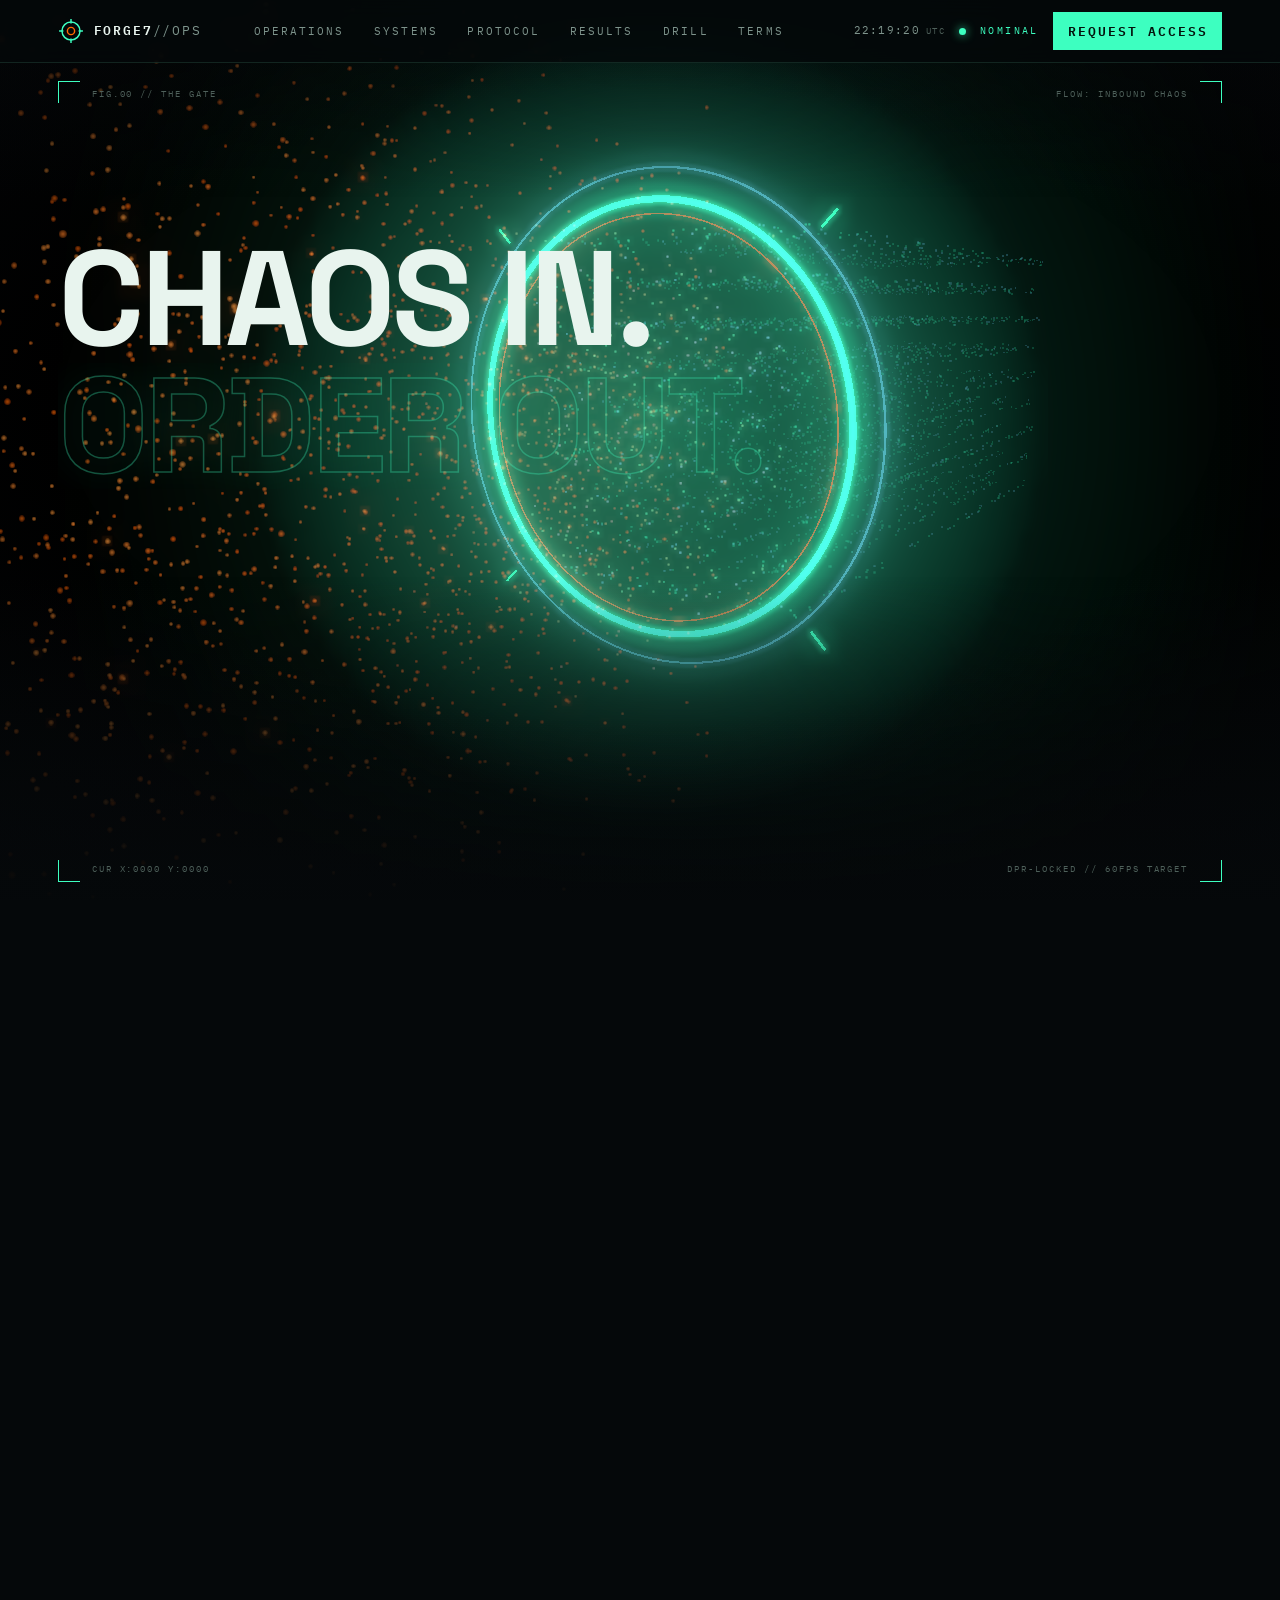
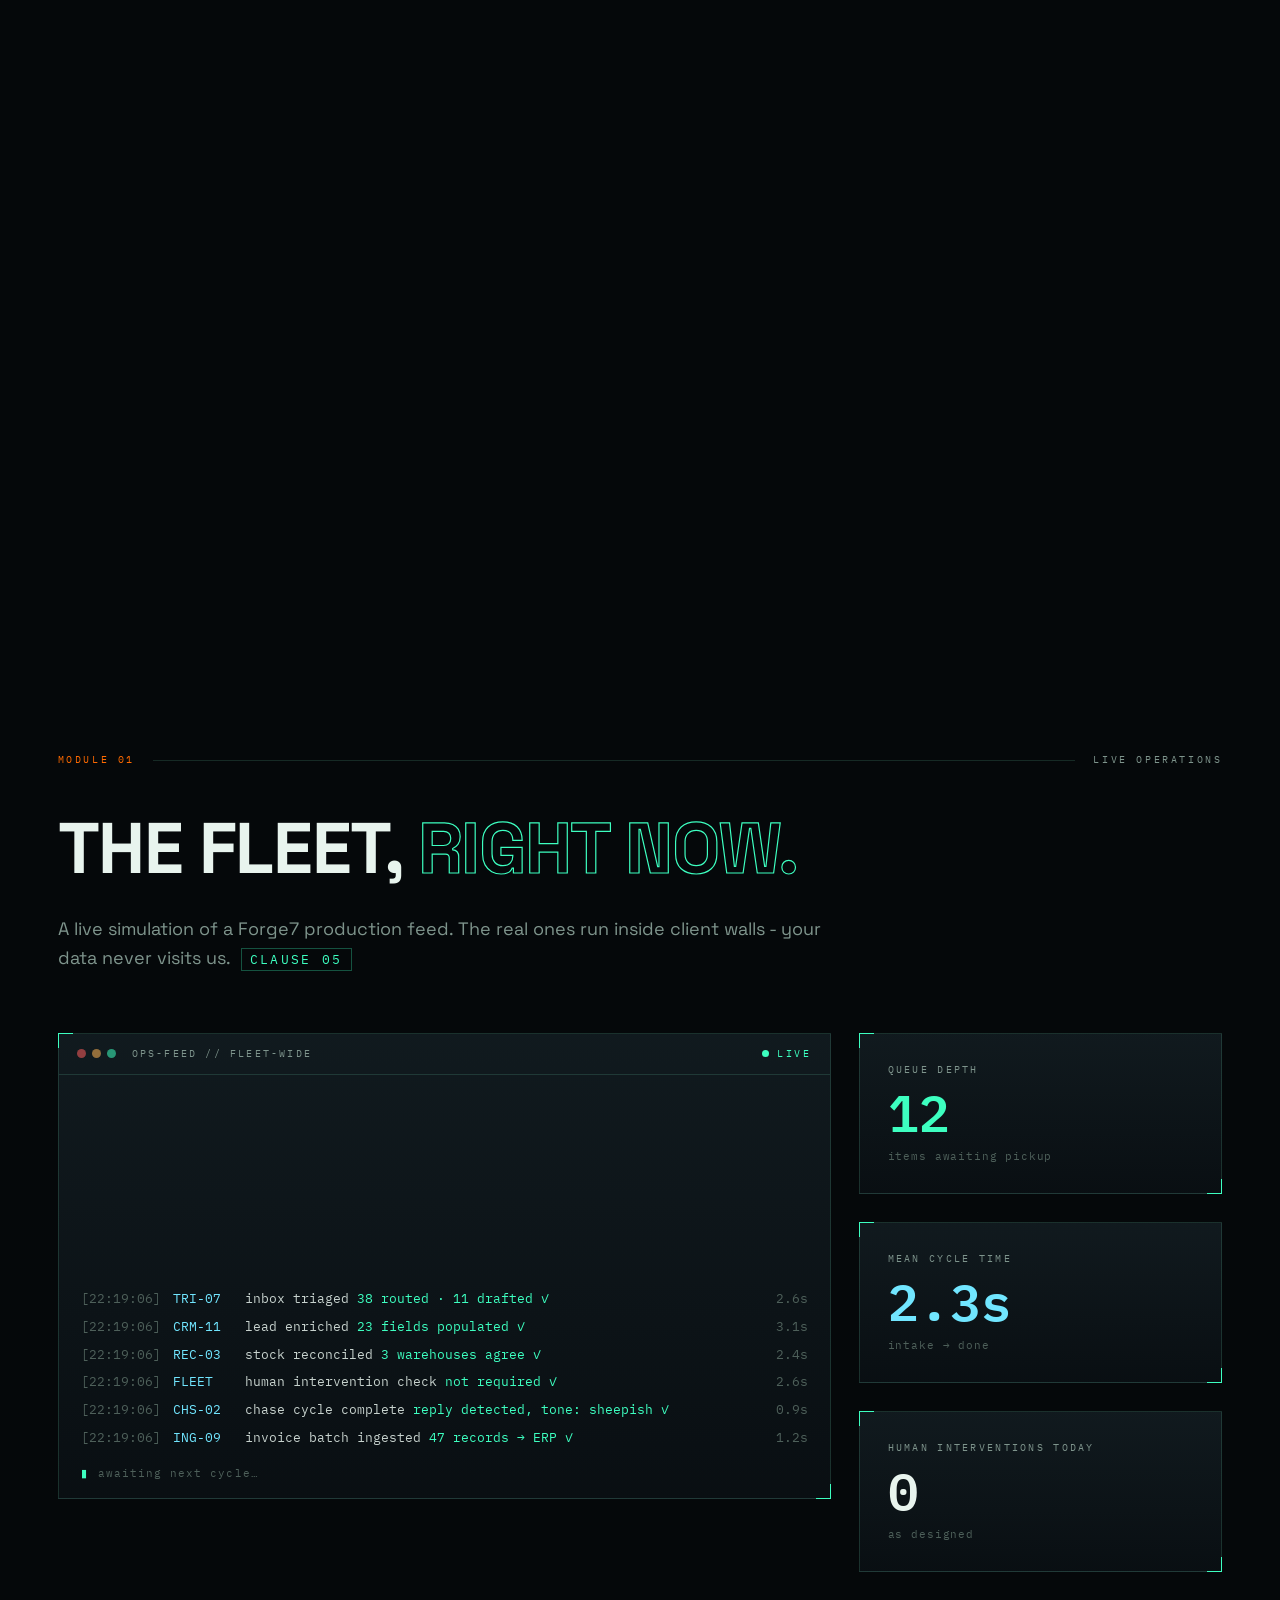
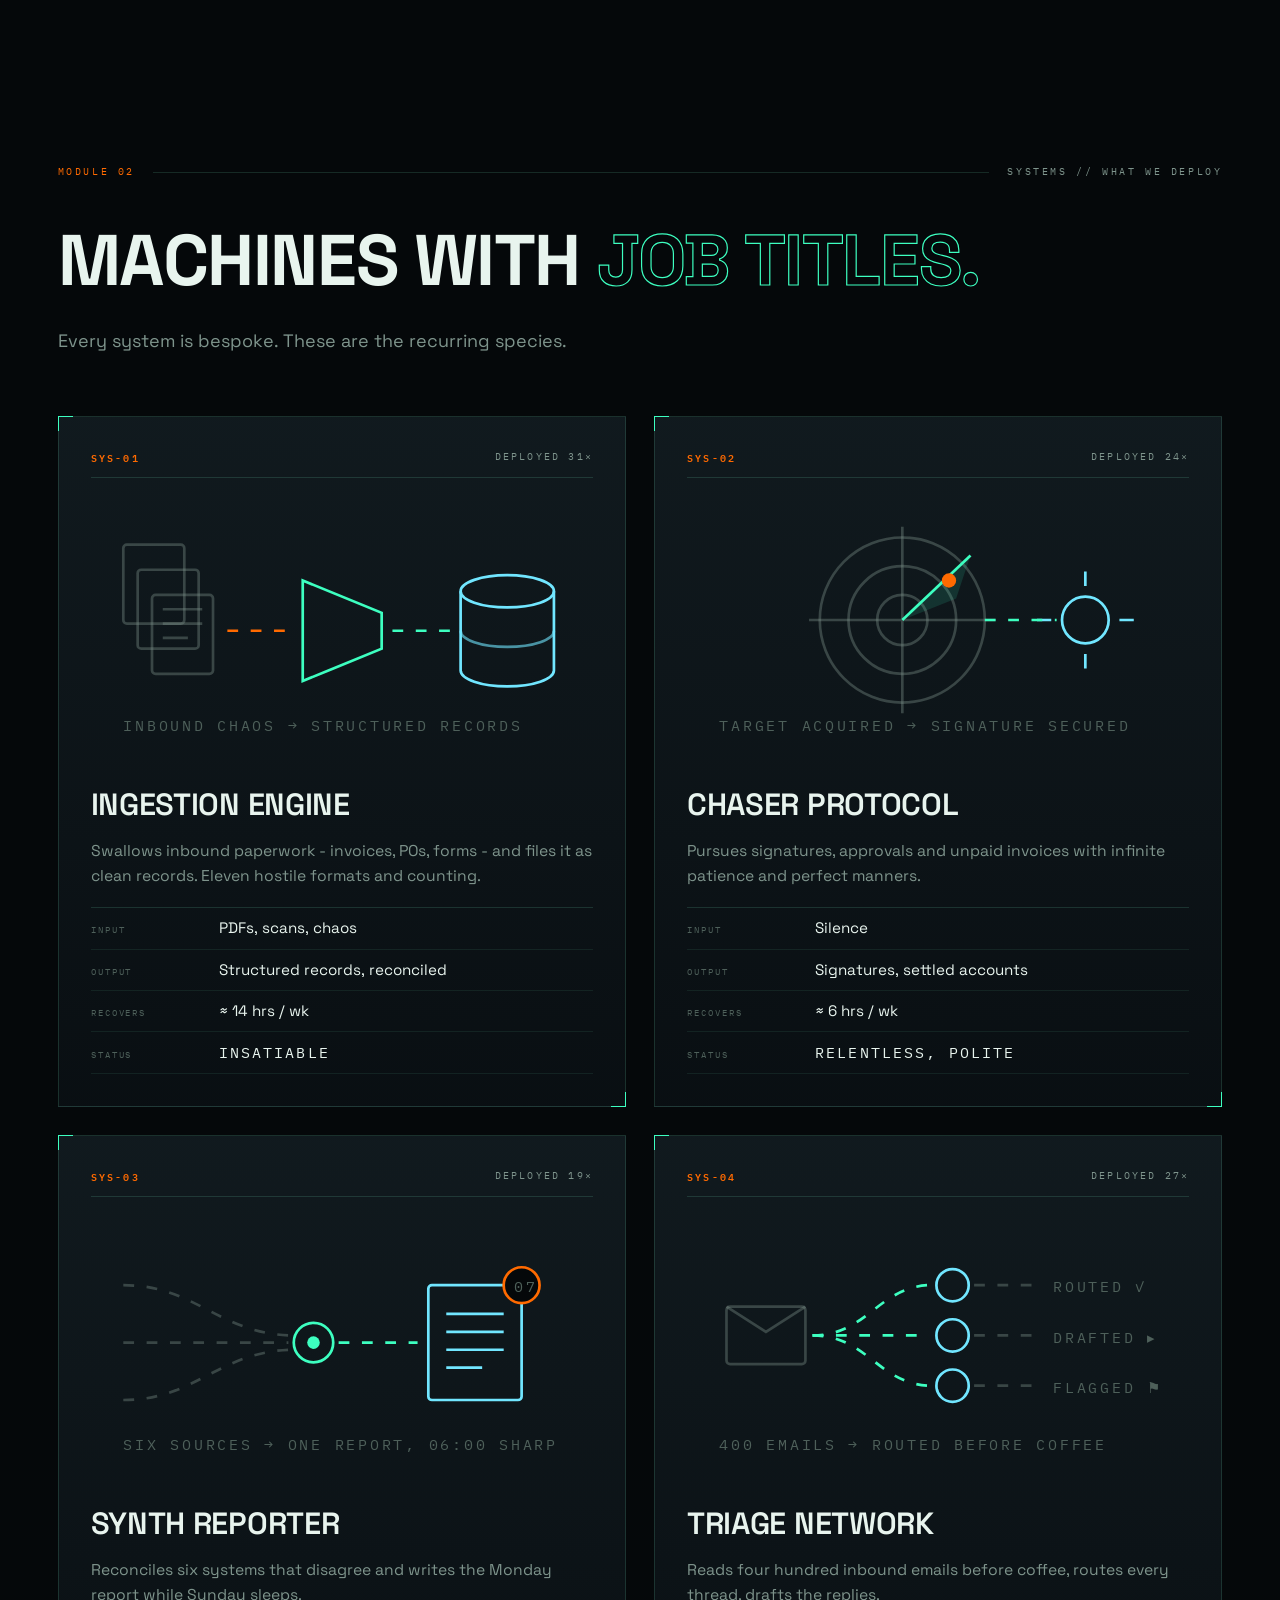
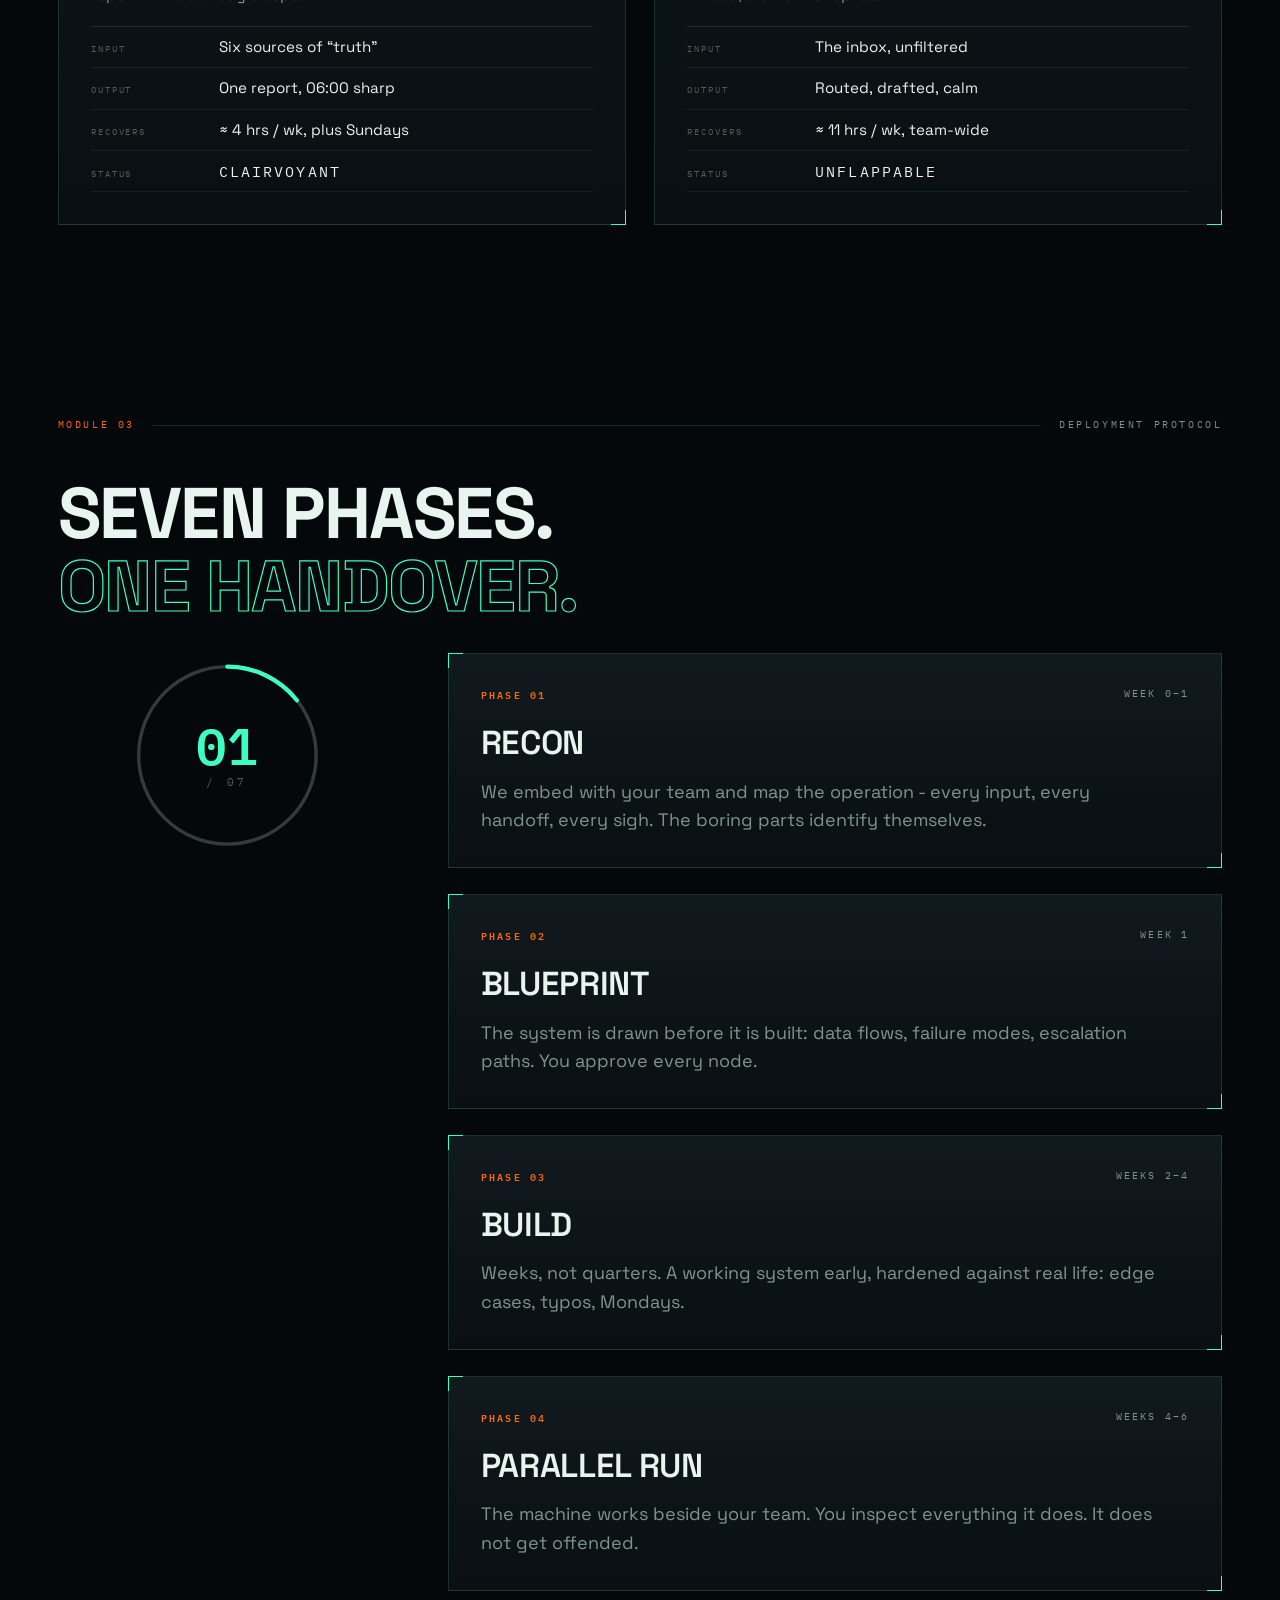
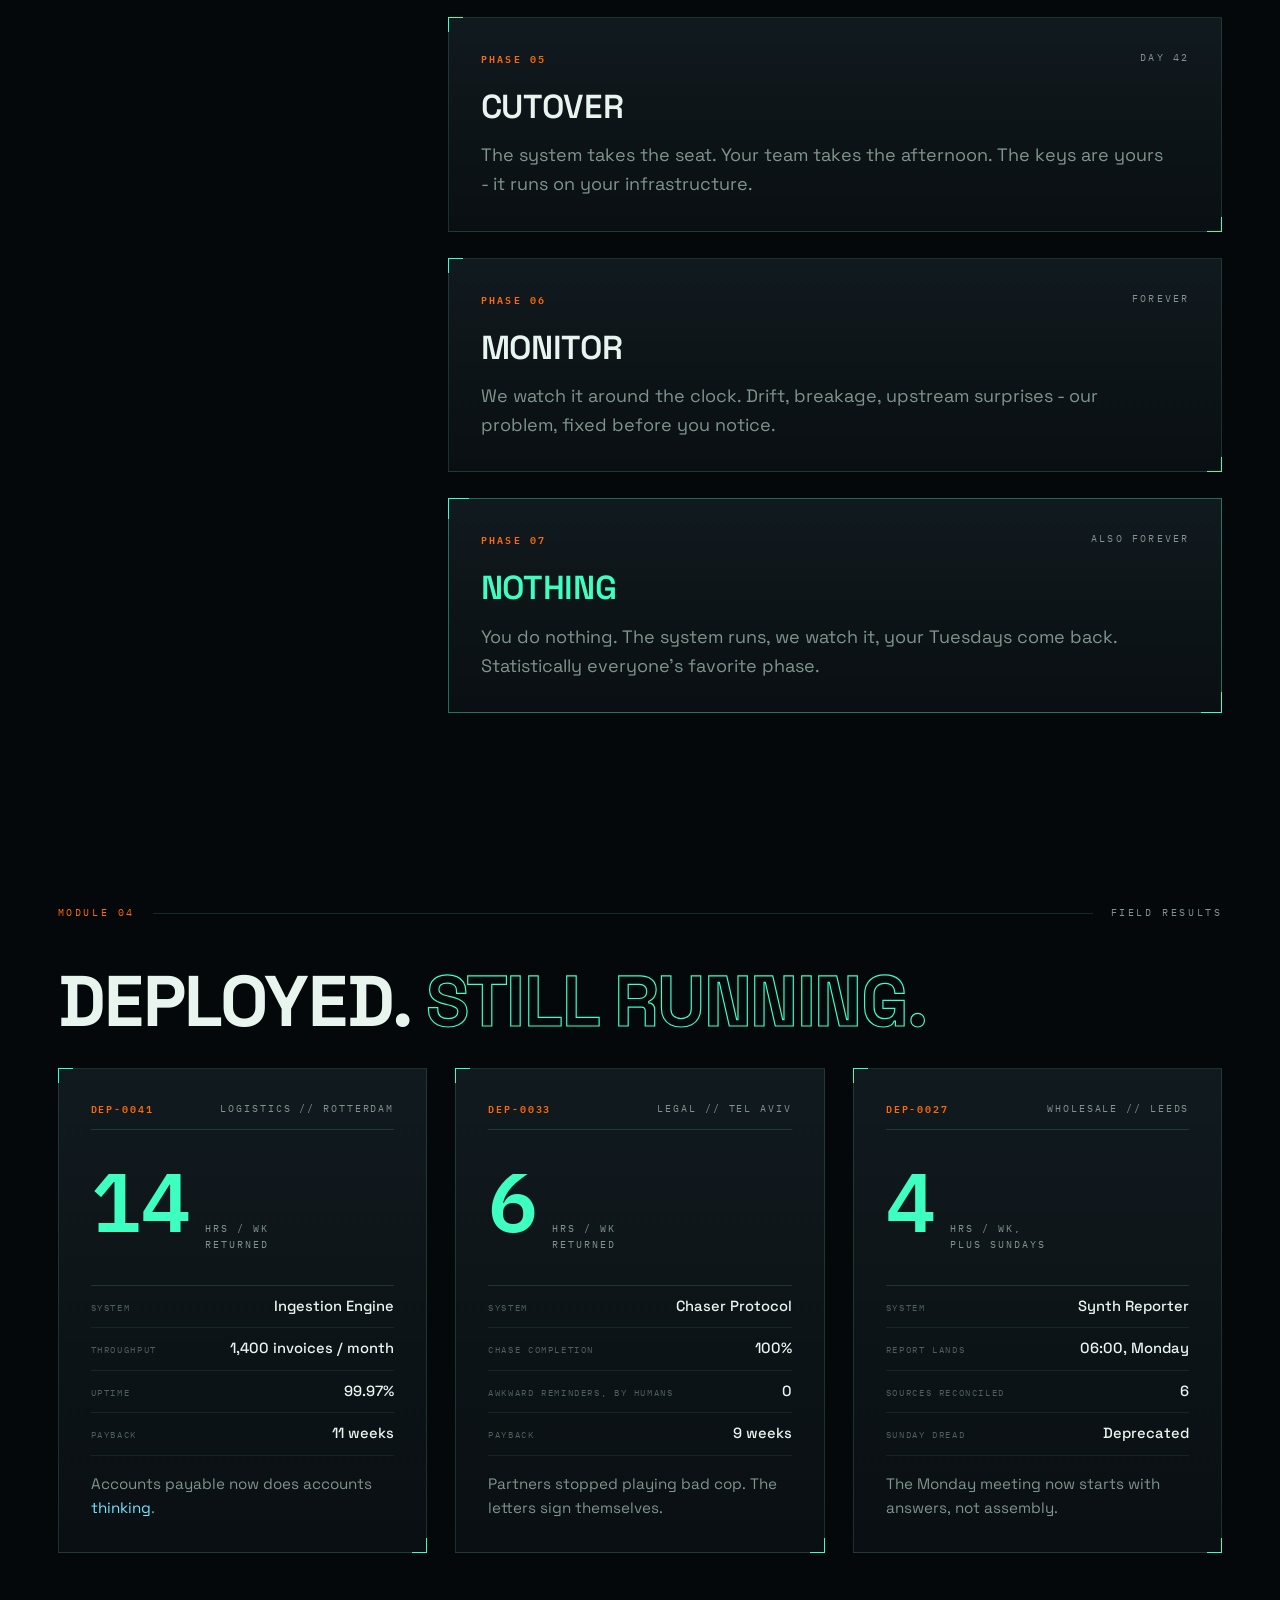
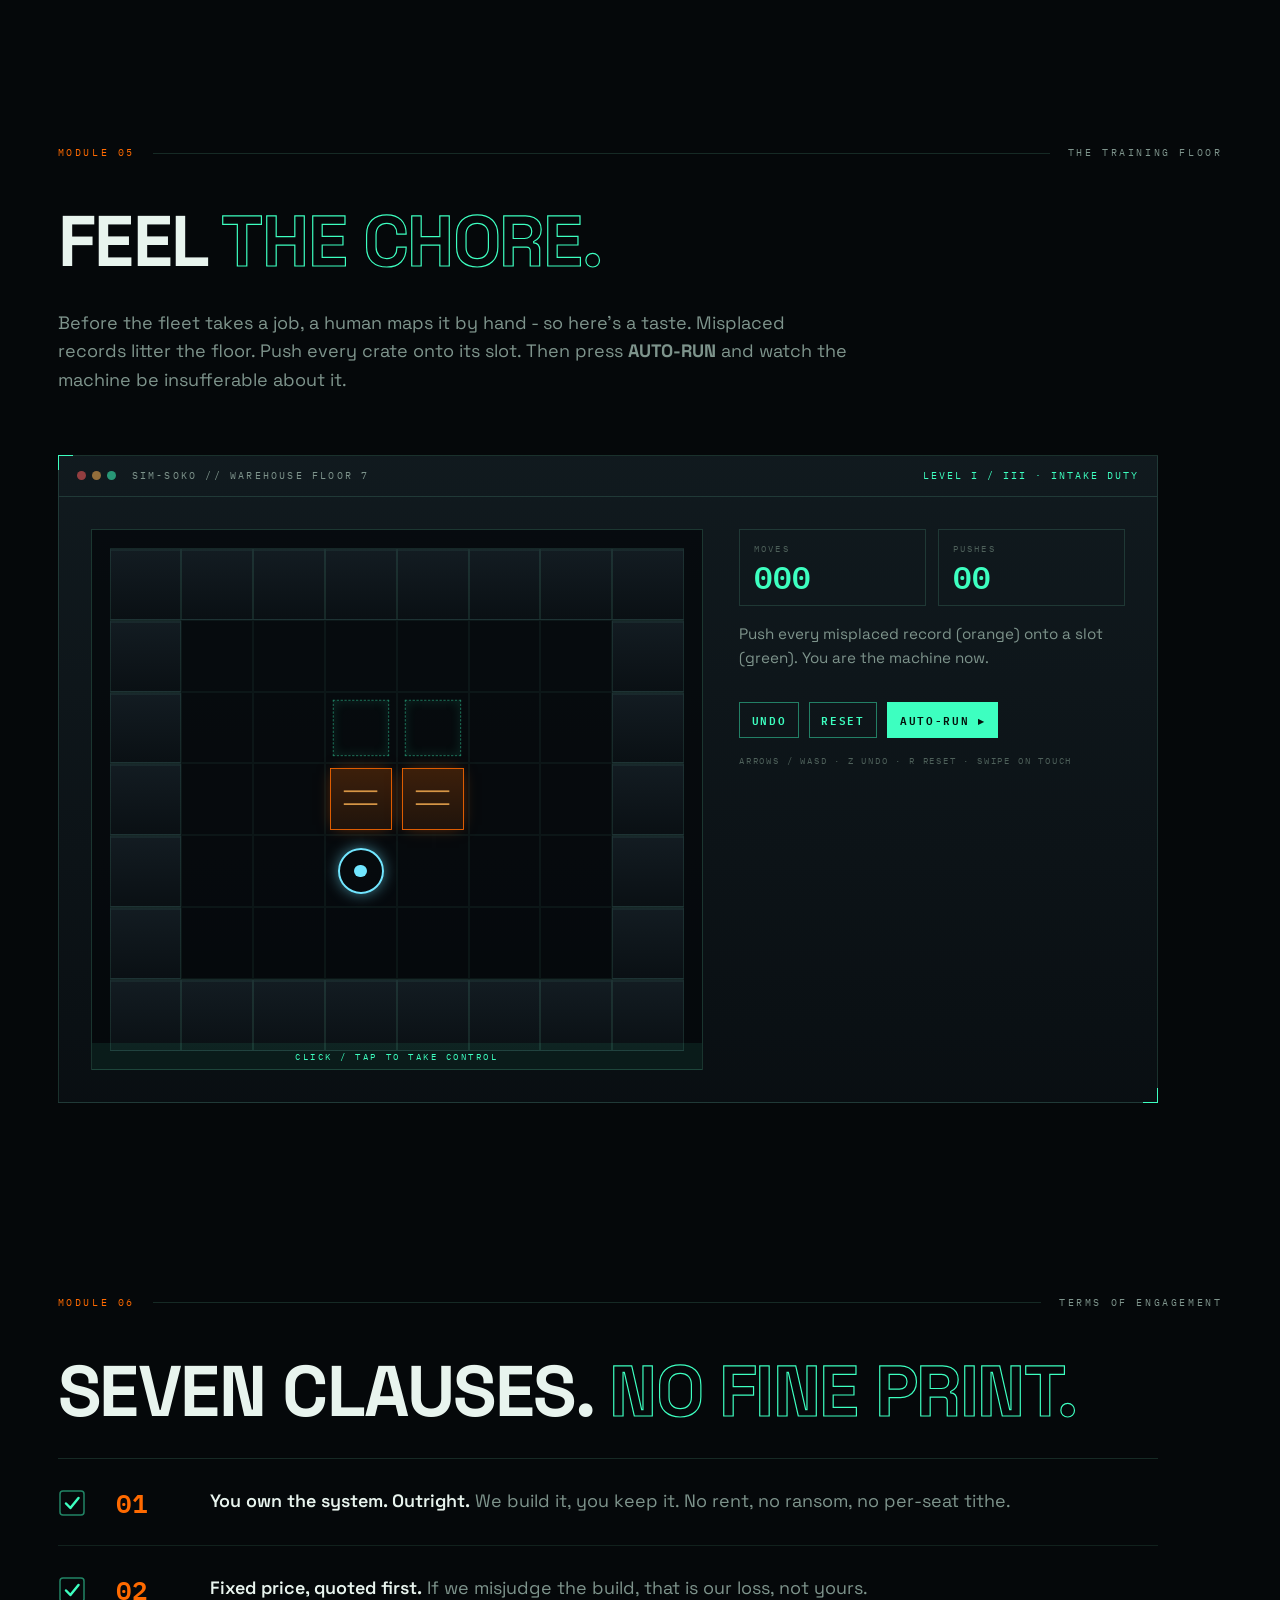
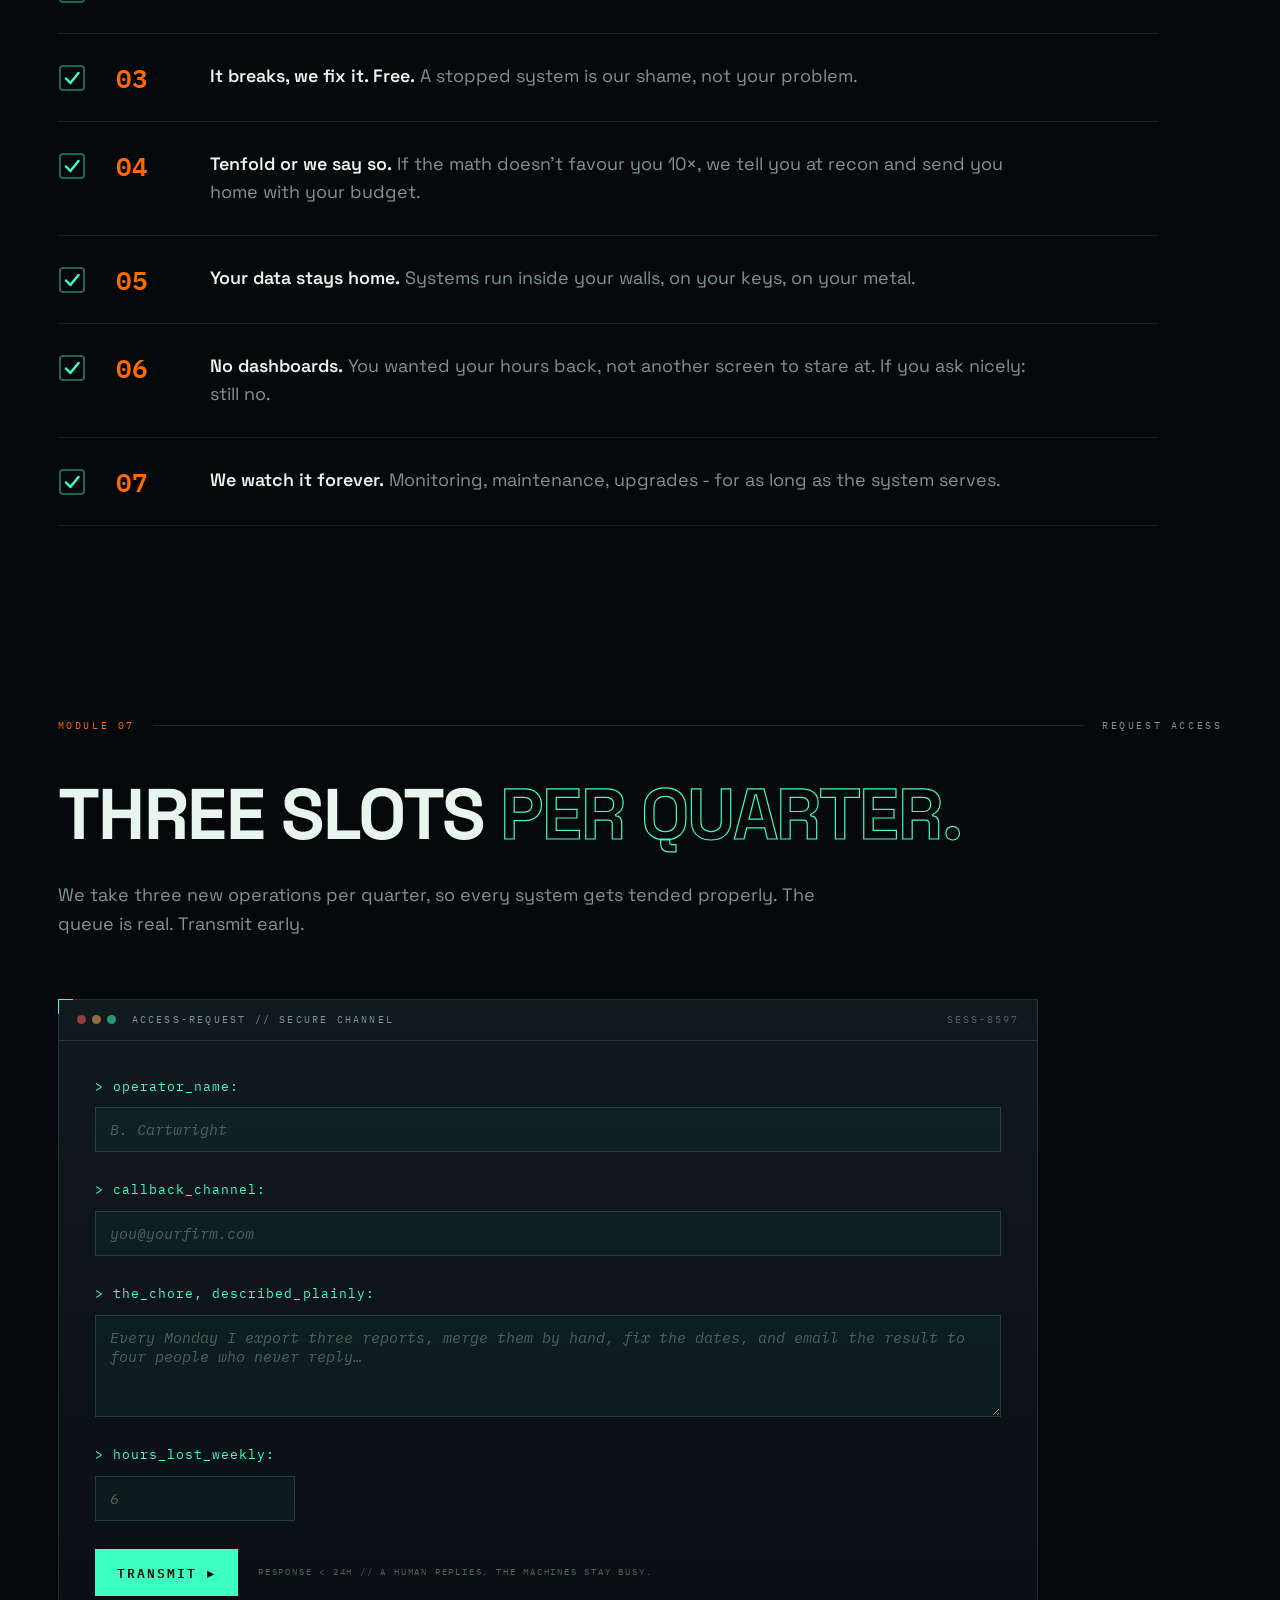
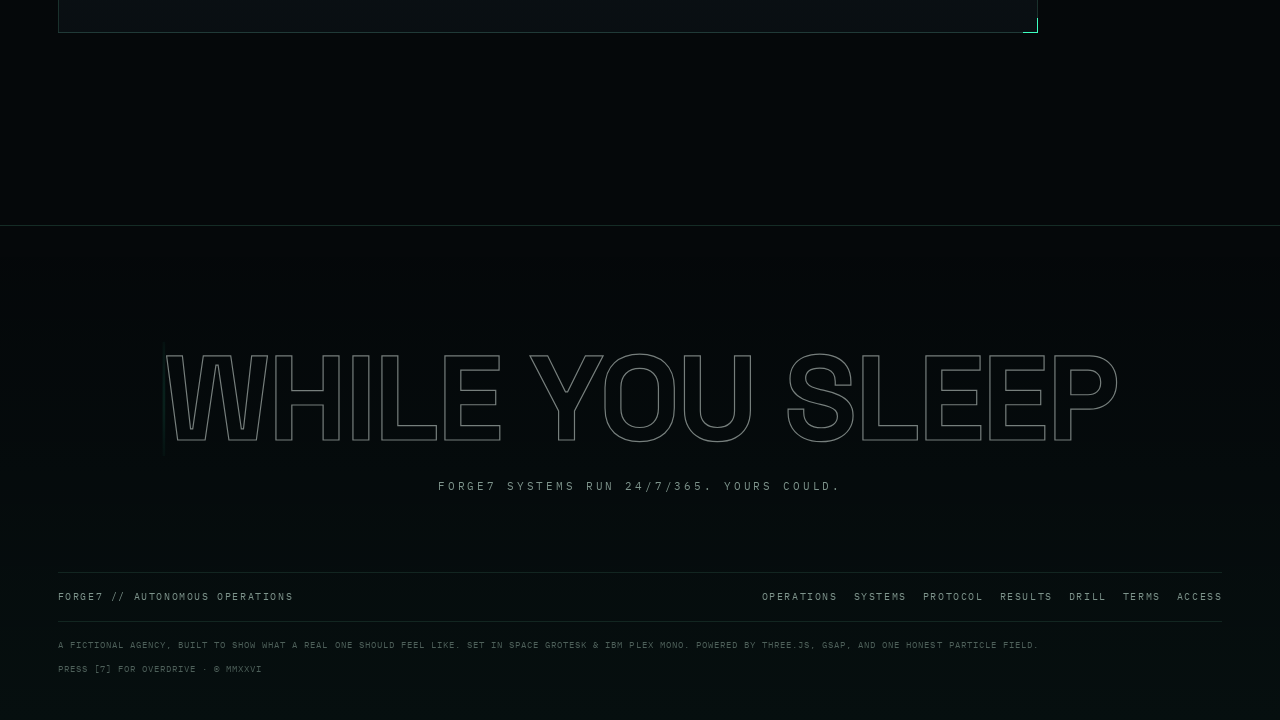
==== commit bdceab8d: "Batch A: UnrealBloom post-processing + cinematic scroll flight through the gate Camera flies a Catmu" ====
--- a/index.html
+++ b/index.html
@@ -68,7 +68,7 @@
         <i class="hud__c hud__c--tl"></i><i class="hud__c hud__c--tr"></i>
         <i class="hud__c hud__c--bl"></i><i class="hud__c hud__c--br"></i>
         <span class="hud__tag hud__tag--tl">FIG.00 // THE GATE</span>
-        <span class="hud__tag hud__tag--tr">FLOW: NOMINAL</span>
+        <span class="hud__tag hud__tag--tr" id="flowTag">FLOW: INBOUND CHAOS</span>
         <span class="hud__tag hud__tag--bl" id="coordsRead">CUR X:0000 Y:0000</span>
         <span class="hud__tag hud__tag--br">DPR-LOCKED // 60FPS TARGET</span>
       </div>
@@ -79,22 +79,25 @@
           AUTONOMOUS OPERATIONS AGENCY&nbsp;&nbsp;//&nbsp;&nbsp;FLEET ONLINE
         </p>
         <h1 class="hero__title" id="heroTitle">
-          <span class="line"><span class="line__in">CHAOS IN.</span></span>
+          <span class="line line--chaos"><span class="line__in">CHAOS IN.</span></span>
           <span class="line line--order"><span class="line__in">ORDER OUT.</span></span>
         </h1>
-        <p class="hero__sub" data-boot-reveal>
+        <p class="hero__hint" id="heroHint" data-boot-reveal aria-hidden="true">
+          SCROLL TO PASS THE GATE <span>↓</span>
+        </p>
+        <p class="hero__sub" data-flight>
           We build self-running systems for the work your team shouldn’t be doing,
           then we run them forever. Since you opened this page the Forge7 fleet has
           executed <b class="hero__live"><span id="heroTasks">0</span> tasks</b>.
           Nobody was in the room.
         </p>
-        <div class="hero__cta" data-boot-reveal>
+        <div class="hero__cta" data-flight>
           <a class="btn btn--solid" href="#access">Request access</a>
           <a class="btn btn--ghost" href="#operations">Watch the fleet ↓</a>
         </div>
       </div>
 
-      <div class="tele" data-boot-reveal>
+      <div class="tele" data-flight>
         <div class="tele__cell">
           <span class="tele__label">TASKS TODAY</span>
           <span class="tele__val" id="mTasksToday">000000</span>
@@ -641,6 +644,14 @@
   <!-- overdrive banner -->
   <div class="ovr" id="ovrBanner" aria-hidden="true">OVERDRIVE ENGAGED // FLEET AT 300% // <span id="ovrCount">10</span>s</div>
 
+  <script type="importmap">
+    {
+      "imports": {
+        "three": "./js/vendor/three.module.min.js",
+        "three/addons/": "./js/vendor/three-addons/"
+      }
+    }
+  </script>
   <script src="js/vendor/gsap.min.js"></script>
   <script src="js/vendor/ScrollTrigger.min.js"></script>
   <script src="js/vendor/ScrambleTextPlugin.min.js"></script>
--- a/css/styles.css
+++ b/css/styles.css
@@ -350,6 +350,16 @@
   gap: 14px;
   margin-top: clamp(24px, 4vh, 40px);
 }
+.hero__hint {
+  margin-top: clamp(18px, 3vh, 28px);
+  font-family: var(--font-mono);
+  font-size: 10px;
+  letter-spacing: 0.32em;
+  color: var(--phos);
+}
+.hero__hint span { display: inline-block; animation: hint-bob 1.6s ease-in-out infinite; }
+@keyframes hint-bob { 50% { transform: translateY(4px); } }
+@media (prefers-reduced-motion: reduce) { .hero__hint span { animation: none; } }
 
 .tele {
   position: relative;
@@ -1129,7 +1139,8 @@
 /* ---- reveals (JS removes) ----------------------------------------------------- */
 .js [data-reveal] { opacity: 0; transform: translateY(28px); }
 .js [data-boot-reveal] { opacity: 0; transform: translateY(18px); }
-.no-js [data-reveal], .no-js [data-boot-reveal] { opacity: 1; transform: none; }
+.js [data-flight] { opacity: 0; transform: translateY(24px); }
+.no-js [data-reveal], .no-js [data-boot-reveal], .no-js [data-flight] { opacity: 1; transform: none; }
 .no-js .boot { display: none; }
 
 /* ---- reduced motion ------------------------------------------------------------ */
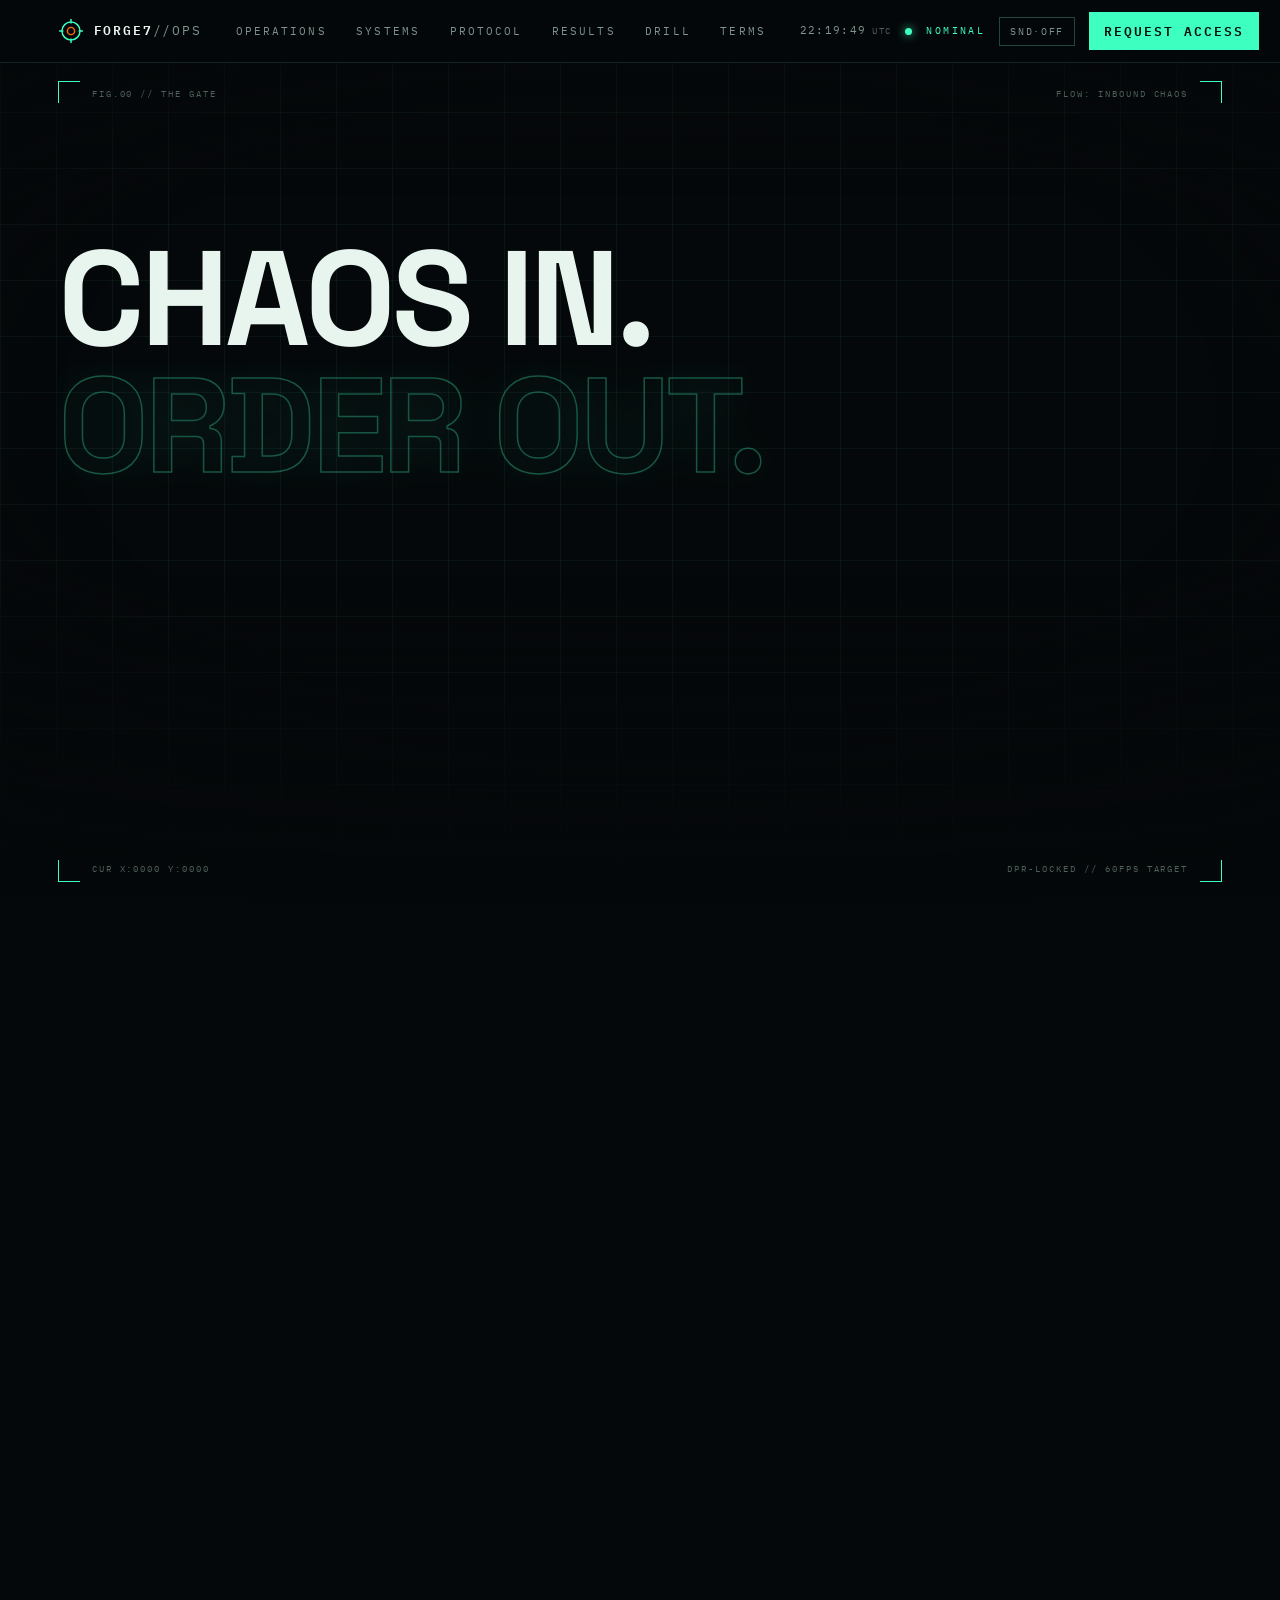
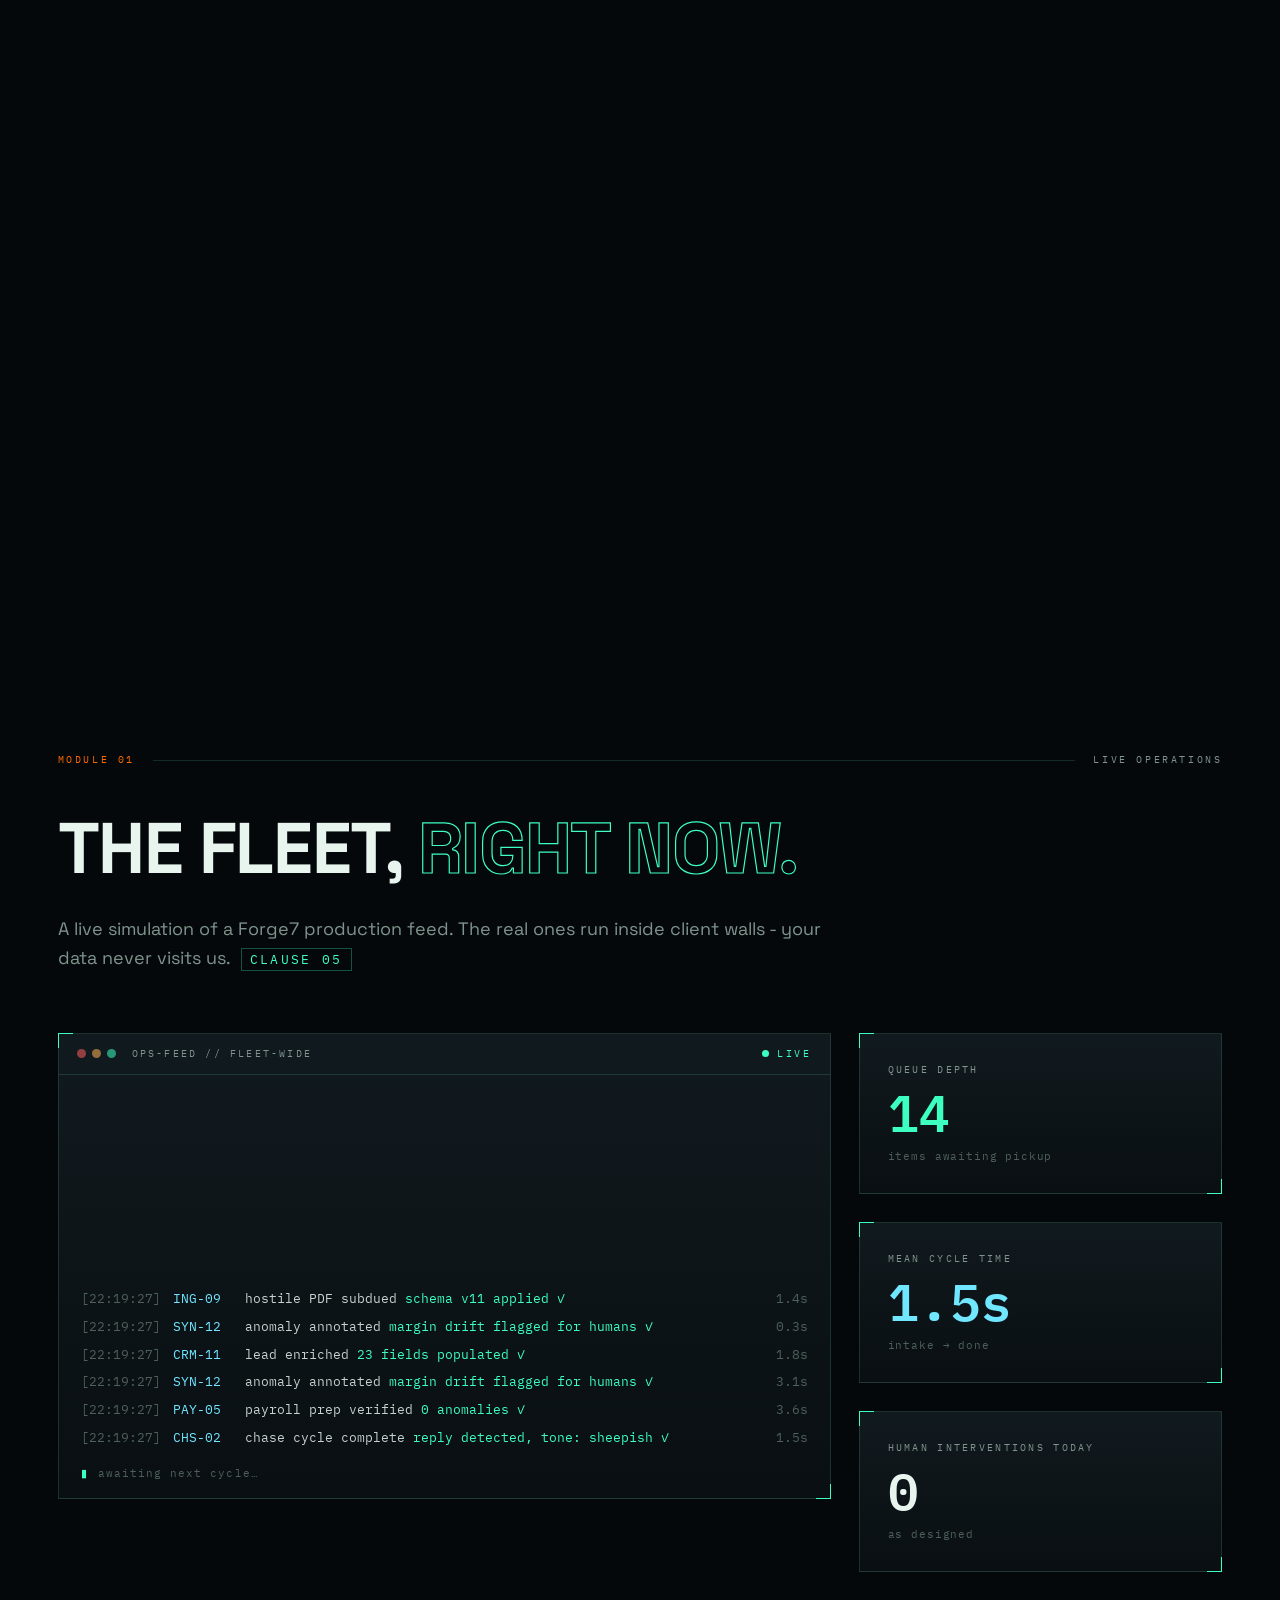
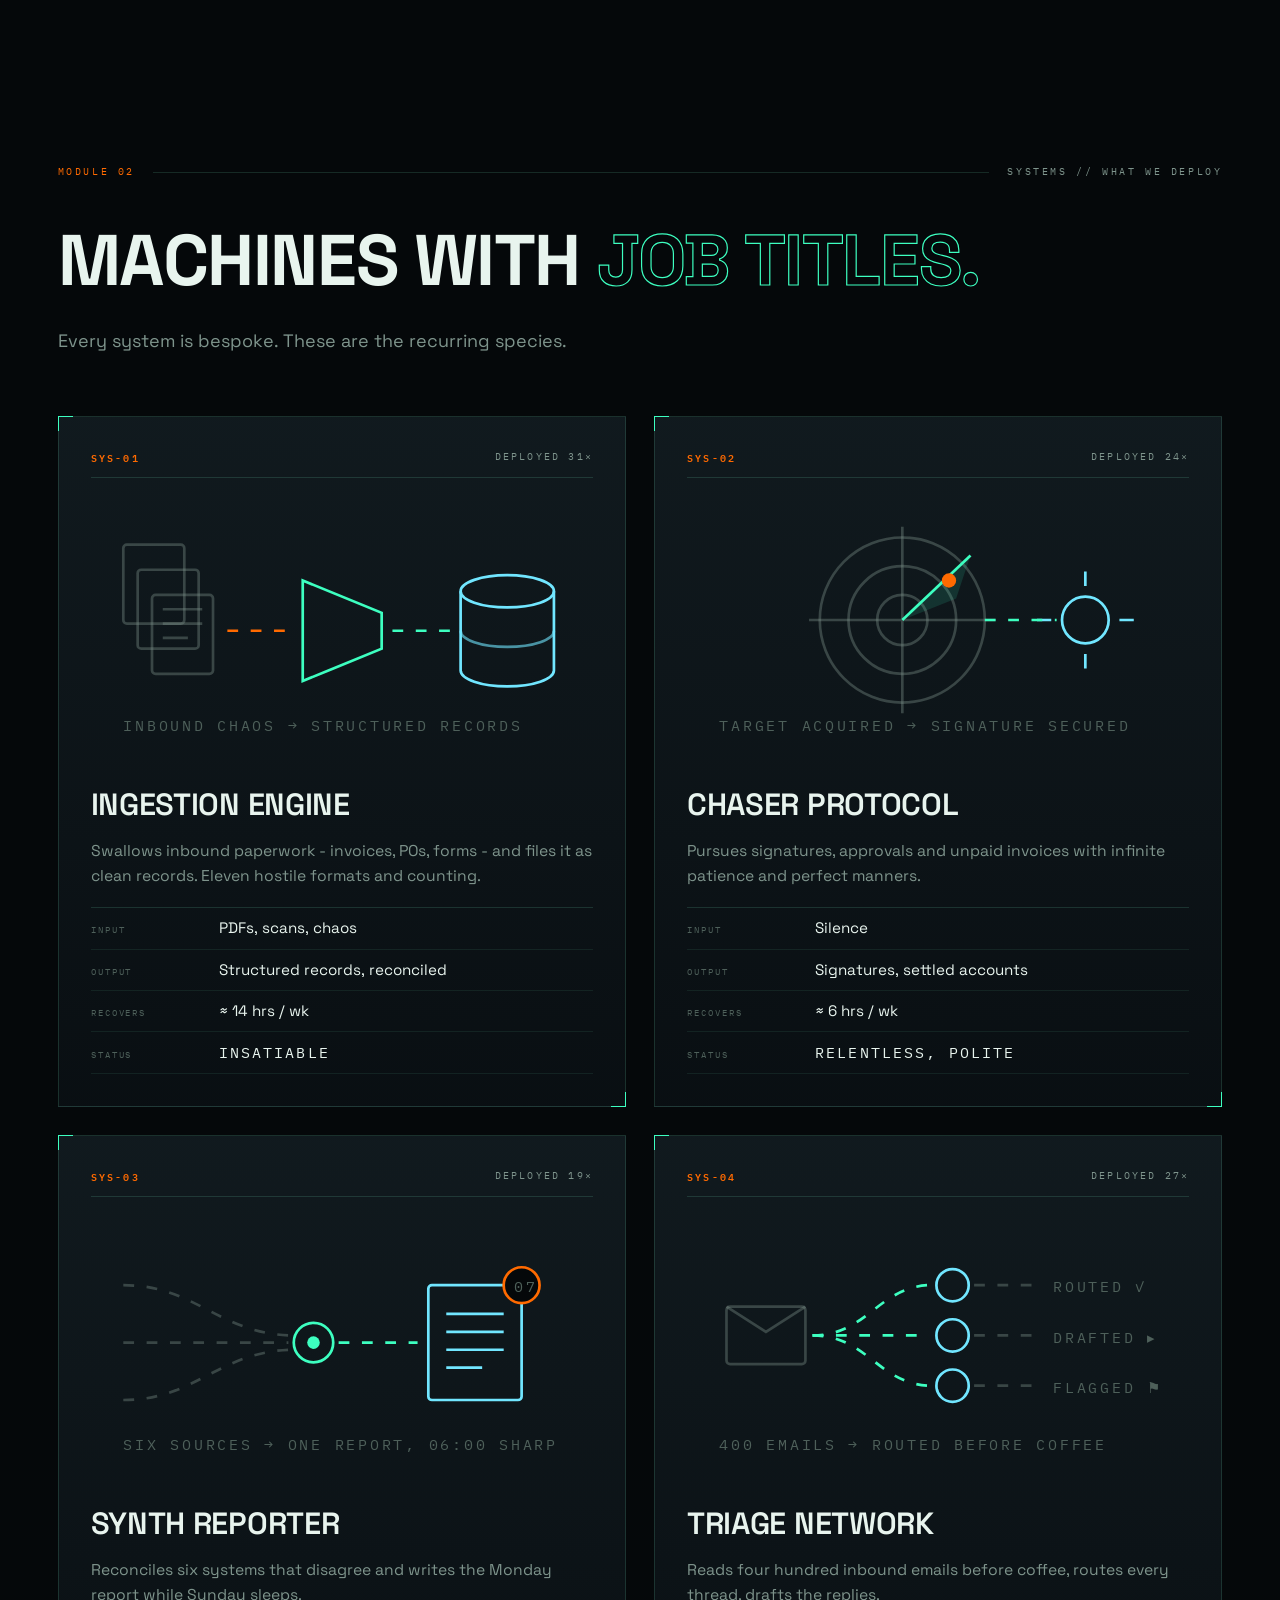
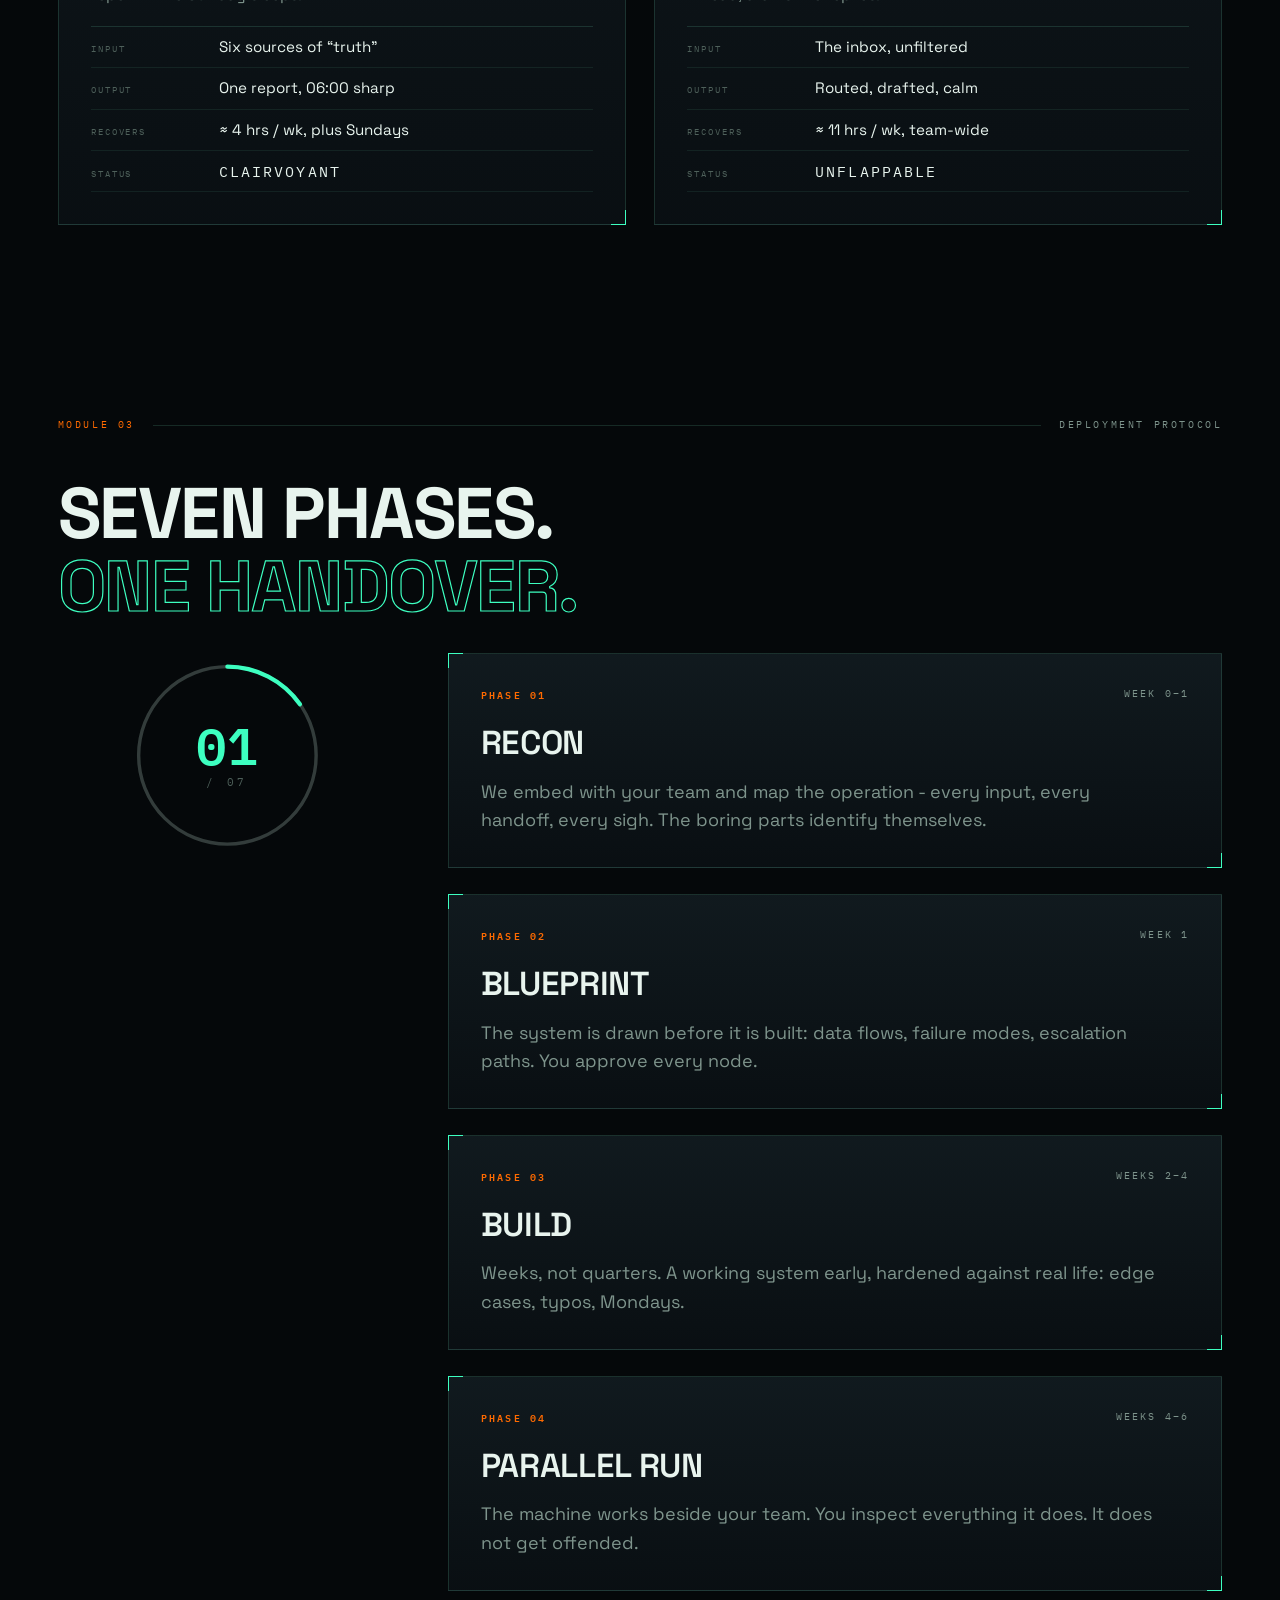
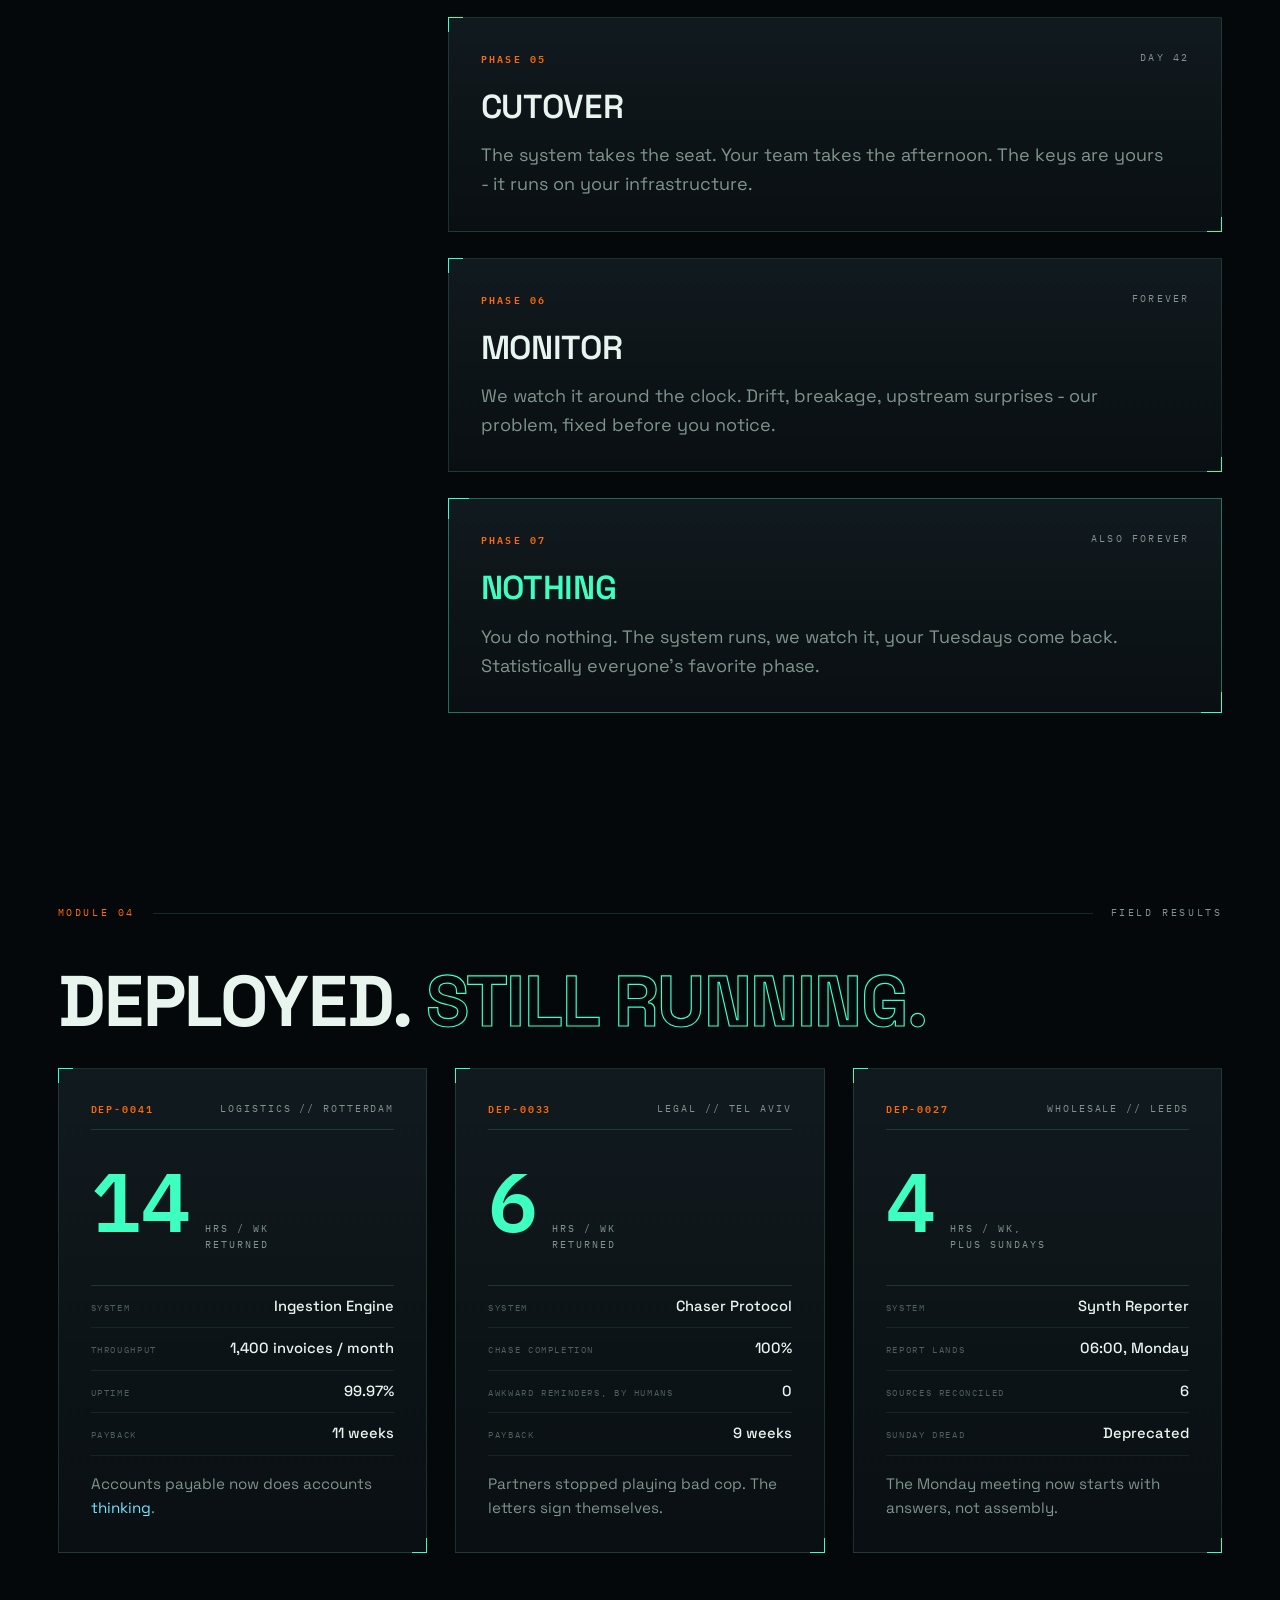
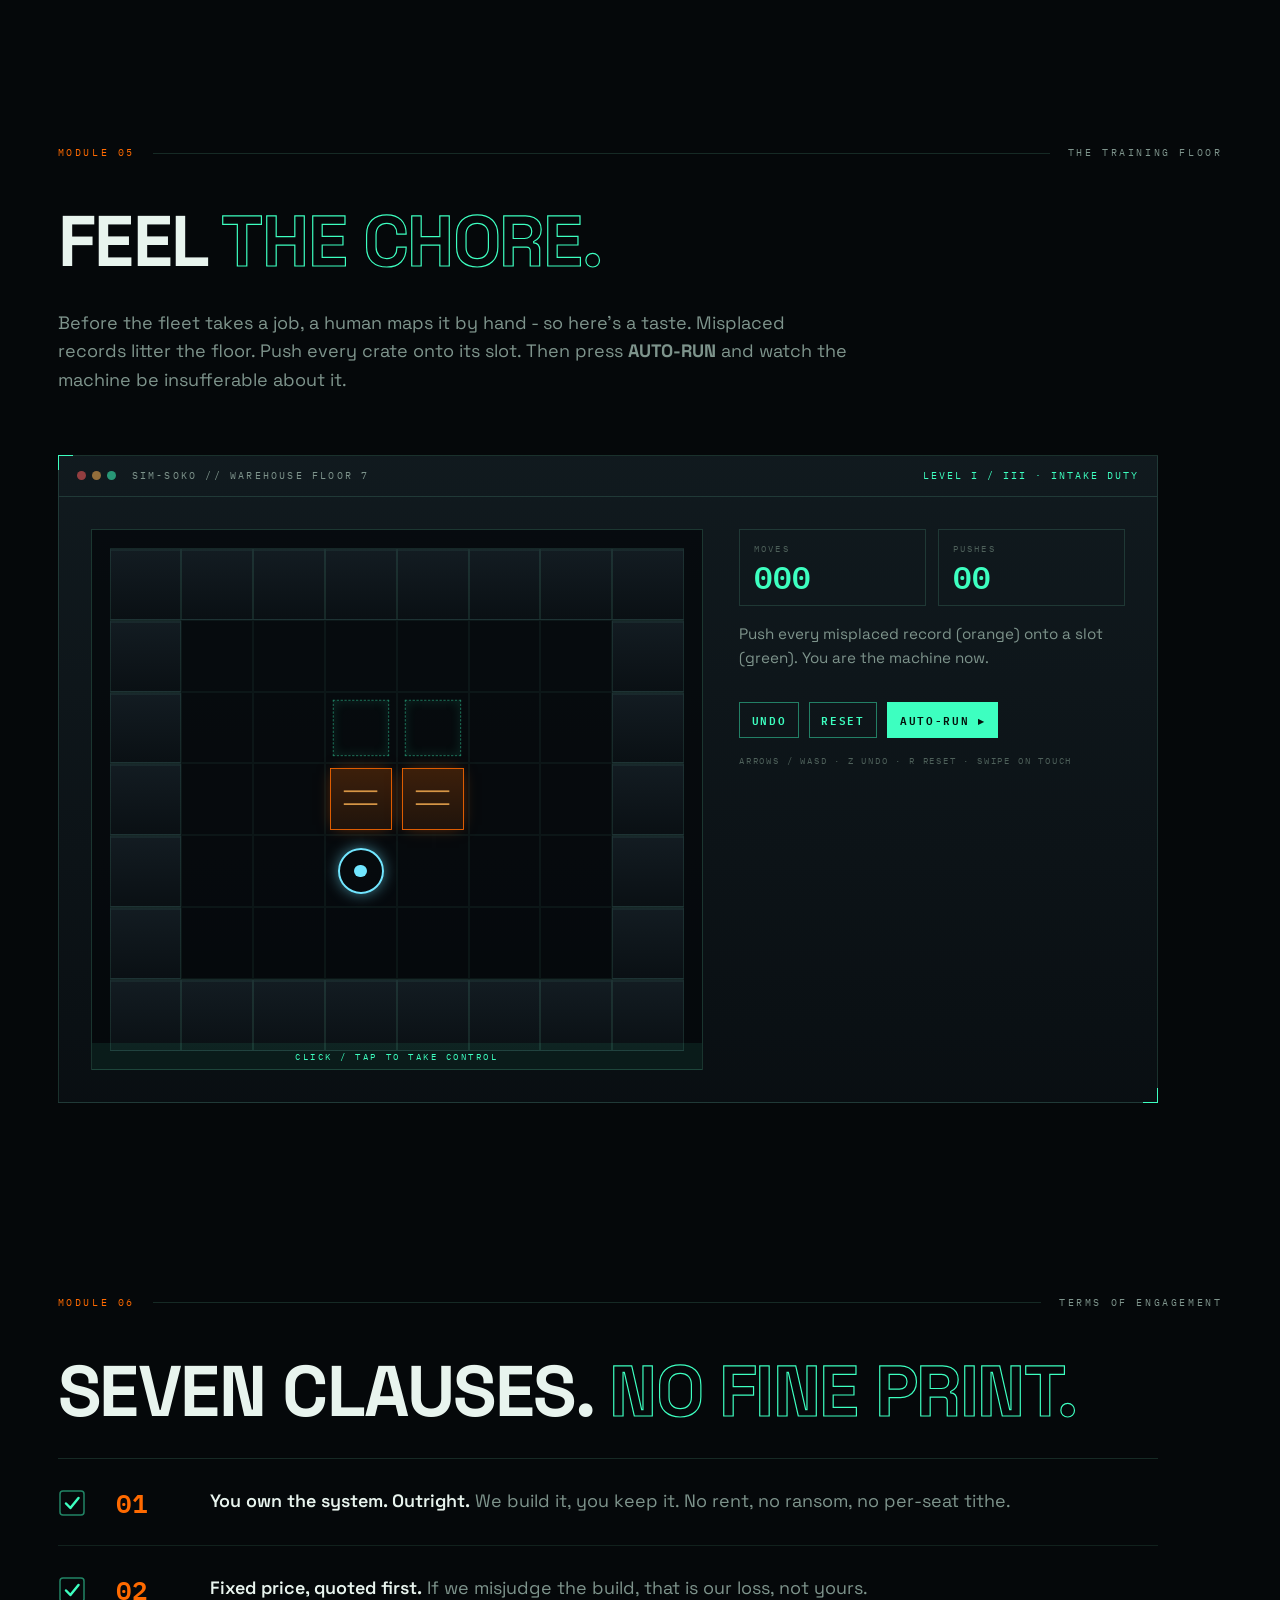
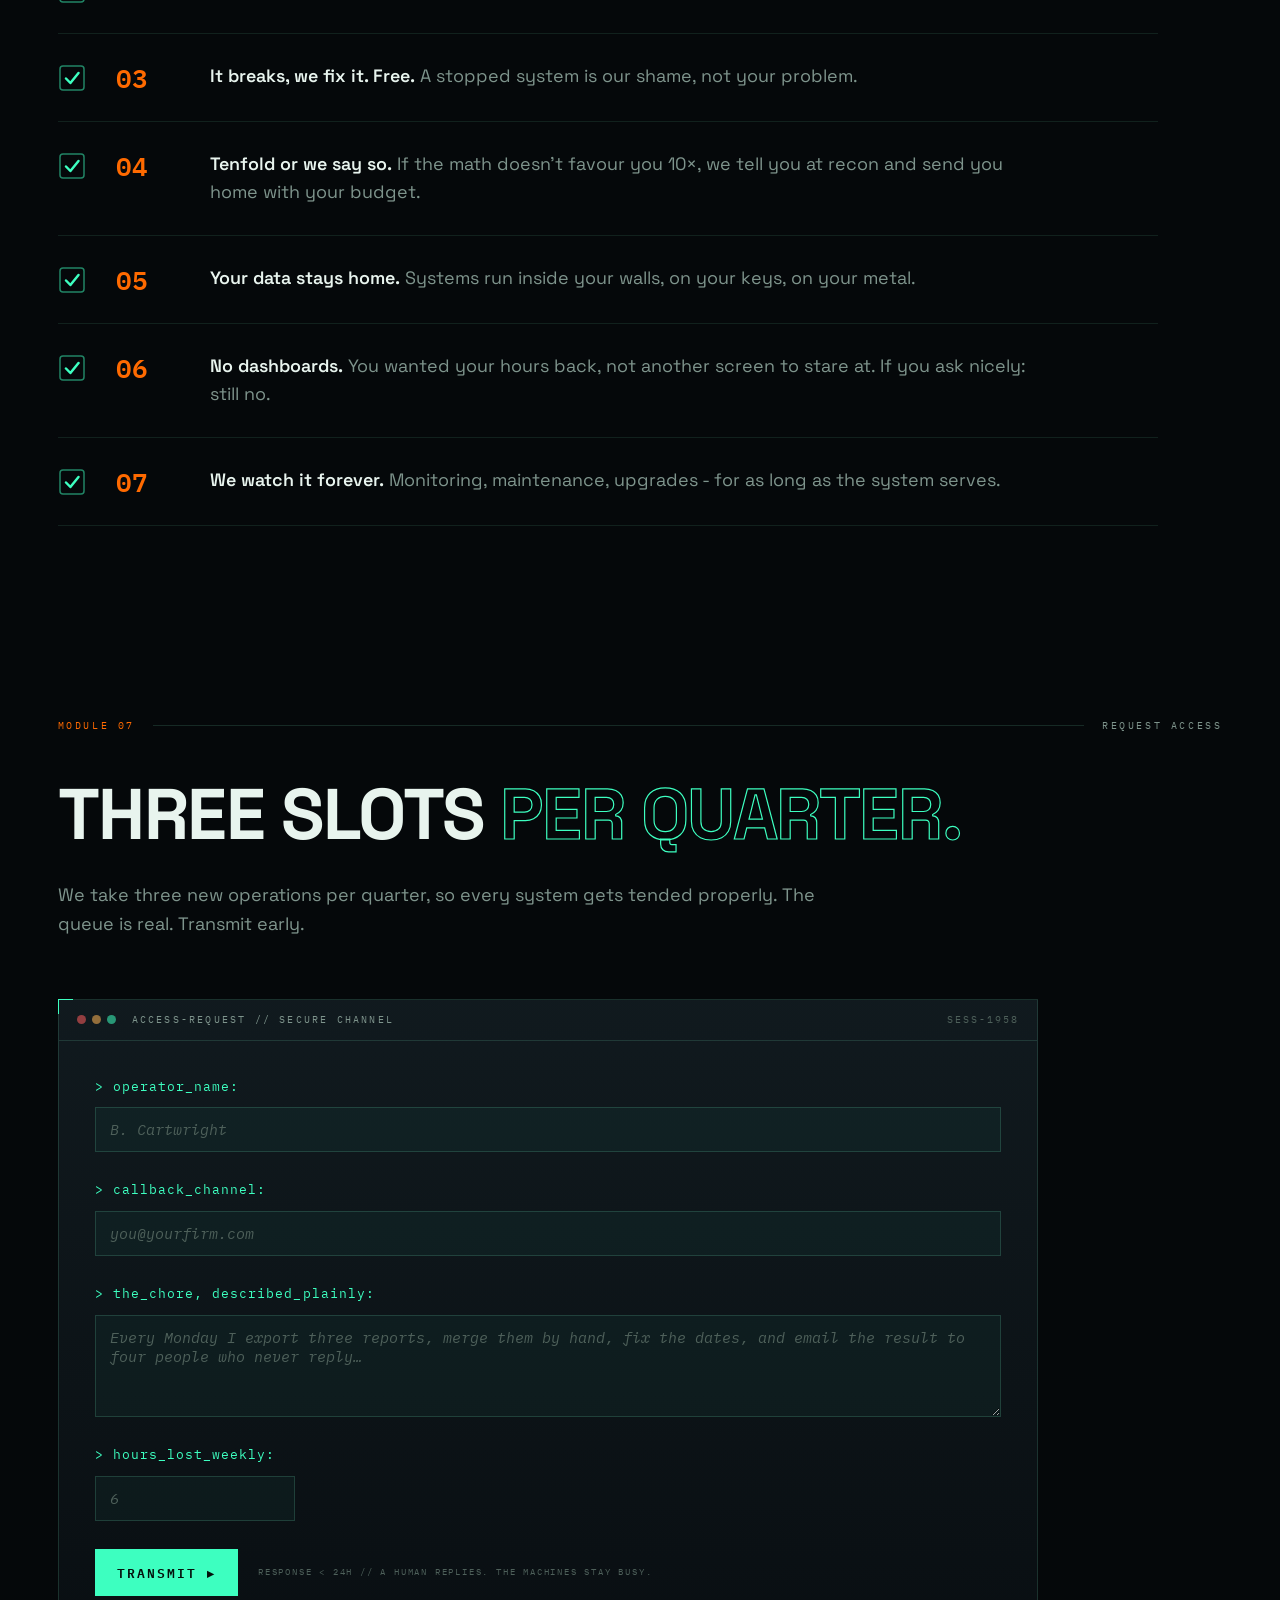
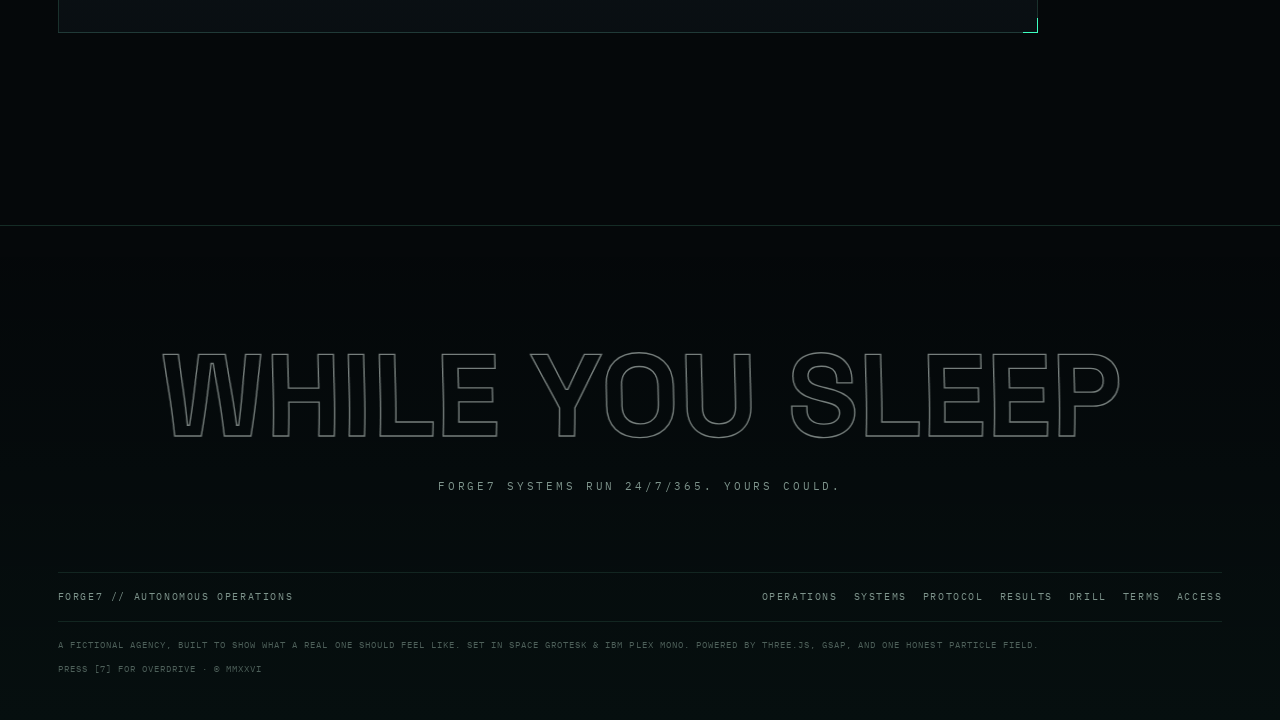
==== commit 18bcdd09: "Batches B+C: synthesized sound deck, cursor drone, drill floor records, heat-haze footer - SoundDeck" ====
--- a/index.html
+++ b/index.html
@@ -53,6 +53,7 @@
       <span class="bar__clock" id="utcClock">--:--:--<i>UTC</i></span>
       <span class="bar__dot" aria-hidden="true"></span>
       <span class="bar__nominal">NOMINAL</span>
+      <button class="bar__snd" id="sndBtn" type="button" aria-pressed="false" aria-label="Toggle sound">SND·OFF</button>
       <a class="btn btn--solid bar__cta" href="#access">Request&nbsp;access</a>
     </div>
   </header>
@@ -483,6 +484,10 @@
               <button class="btn btn--solid drill__btn" id="drillNext" type="button" hidden>Next level ▸</button>
             </div>
             <p class="drill__keys" aria-hidden="true">ARROWS / WASD · Z UNDO · R RESET · SWIPE ON TOUCH</p>
+            <div class="drill__scores" id="drillScores" hidden>
+              <span class="tele__label">FLOOR RECORDS · THIS LEVEL</span>
+              <ol></ol>
+            </div>
             <div class="drill__pad" aria-hidden="true">
               <button data-drill-dir="U" type="button" tabindex="-1">▲</button>
               <button data-drill-dir="L" type="button" tabindex="-1">◀</button>
--- a/css/styles.css
+++ b/css/styles.css
@@ -982,6 +982,27 @@
 .drill__pad button[data-drill-dir="D"] { grid-area: d; }
 .drill__pad button[data-drill-dir="R"] { grid-area: r; }
 
+.drill__scores { display: grid; gap: 10px; border-top: 1px solid var(--panel-edge); padding-top: 14px; }
+.drill__scores ol { list-style: none; display: grid; gap: 6px; }
+.drill__scores li {
+  display: grid;
+  grid-template-columns: minmax(72px, auto) max-content 1fr;
+  gap: 12px;
+  align-items: baseline;
+  font-family: var(--font-mono);
+  font-size: 10.5px;
+  letter-spacing: 0.08em;
+  color: var(--dim);
+  padding: 4px 6px;
+}
+.drill__scores b { font-weight: 600; color: var(--text); }
+.drill__scores i { font-style: normal; font-variant-numeric: tabular-nums; }
+.drill__scores span { color: var(--dimmer); text-align: right; }
+.drill__scores li.is-machine { color: var(--phos); }
+.drill__scores li.is-machine b, .drill__scores li.is-machine span { color: var(--phos); }
+.drill__scores li.is-you { background: rgba(113, 230, 255, 0.07); outline: 1px solid rgba(113, 230, 255, 0.25); }
+.drill__scores li.is-you b { color: var(--cyan); }
+
 @media (max-width: 880px) {
   .drill__layout { grid-template-columns: 1fr; }
   .drill__pad { display: grid; }
@@ -1088,6 +1109,11 @@
   text-shadow: 0 0 60px rgba(61, 255, 192, 0.4);
   clip-path: inset(0 100% 0 0);
 }
+.haze {
+  position: absolute;
+  visibility: visible; /* parent hides its glyphs; the canvas re-enables itself */
+  pointer-events: none;
+}
 .foot__tag {
   margin-top: 22px;
   font-family: var(--font-mono);
@@ -1112,6 +1138,55 @@
 .foot__nav { display: flex; flex-wrap: wrap; gap: 1.6em; }
 .foot__nav a { text-transform: uppercase; }
 .foot__row--fine { font-size: 8.5px; letter-spacing: 0.12em; color: var(--dimmer); }
+
+/* ---- sound toggle ------------------------------------------------------------ */
+.bar__snd {
+  appearance: none;
+  background: transparent;
+  border: 1px solid rgba(125, 255, 205, 0.25);
+  color: var(--dim);
+  font-family: var(--font-mono);
+  font-size: 9.5px;
+  letter-spacing: 0.18em;
+  padding: 7px 10px;
+  cursor: pointer;
+  transition: color 0.2s, border-color 0.2s;
+  white-space: nowrap;
+}
+.bar__snd:hover { color: var(--phos); }
+.bar__snd[aria-pressed="true"] {
+  color: var(--phos);
+  border-color: rgba(61, 255, 192, 0.5);
+  box-shadow: 0 0 14px -4px rgba(61, 255, 192, 0.4);
+}
+
+/* ---- cursor drone -------------------------------------------------------------- */
+.drone {
+  position: fixed;
+  top: -11px;
+  left: -11px;
+  z-index: 96;
+  width: 22px;
+  height: 22px;
+  color: var(--cyan);
+  pointer-events: none;
+  filter: drop-shadow(0 0 6px rgba(113, 230, 255, 0.7));
+}
+.drone svg { width: 100%; height: 100%; display: block; }
+.drone__core { animation: drone-thrust 0.4s steps(2, start) infinite; }
+@keyframes drone-thrust { 50% { opacity: 0.25; } }
+.drone__spark {
+  position: fixed;
+  top: 0;
+  left: 0;
+  width: 3px;
+  height: 3px;
+  background: var(--phos);
+  box-shadow: 0 0 8px rgba(61, 255, 192, 0.9);
+  z-index: 96;
+  pointer-events: none;
+}
+body.is-overdrive .drone { color: var(--heat); filter: drop-shadow(0 0 6px rgba(255, 106, 0, 0.8)); }
 
 /* ---- overdrive -------------------------------------------------------------- */
 .ovr {
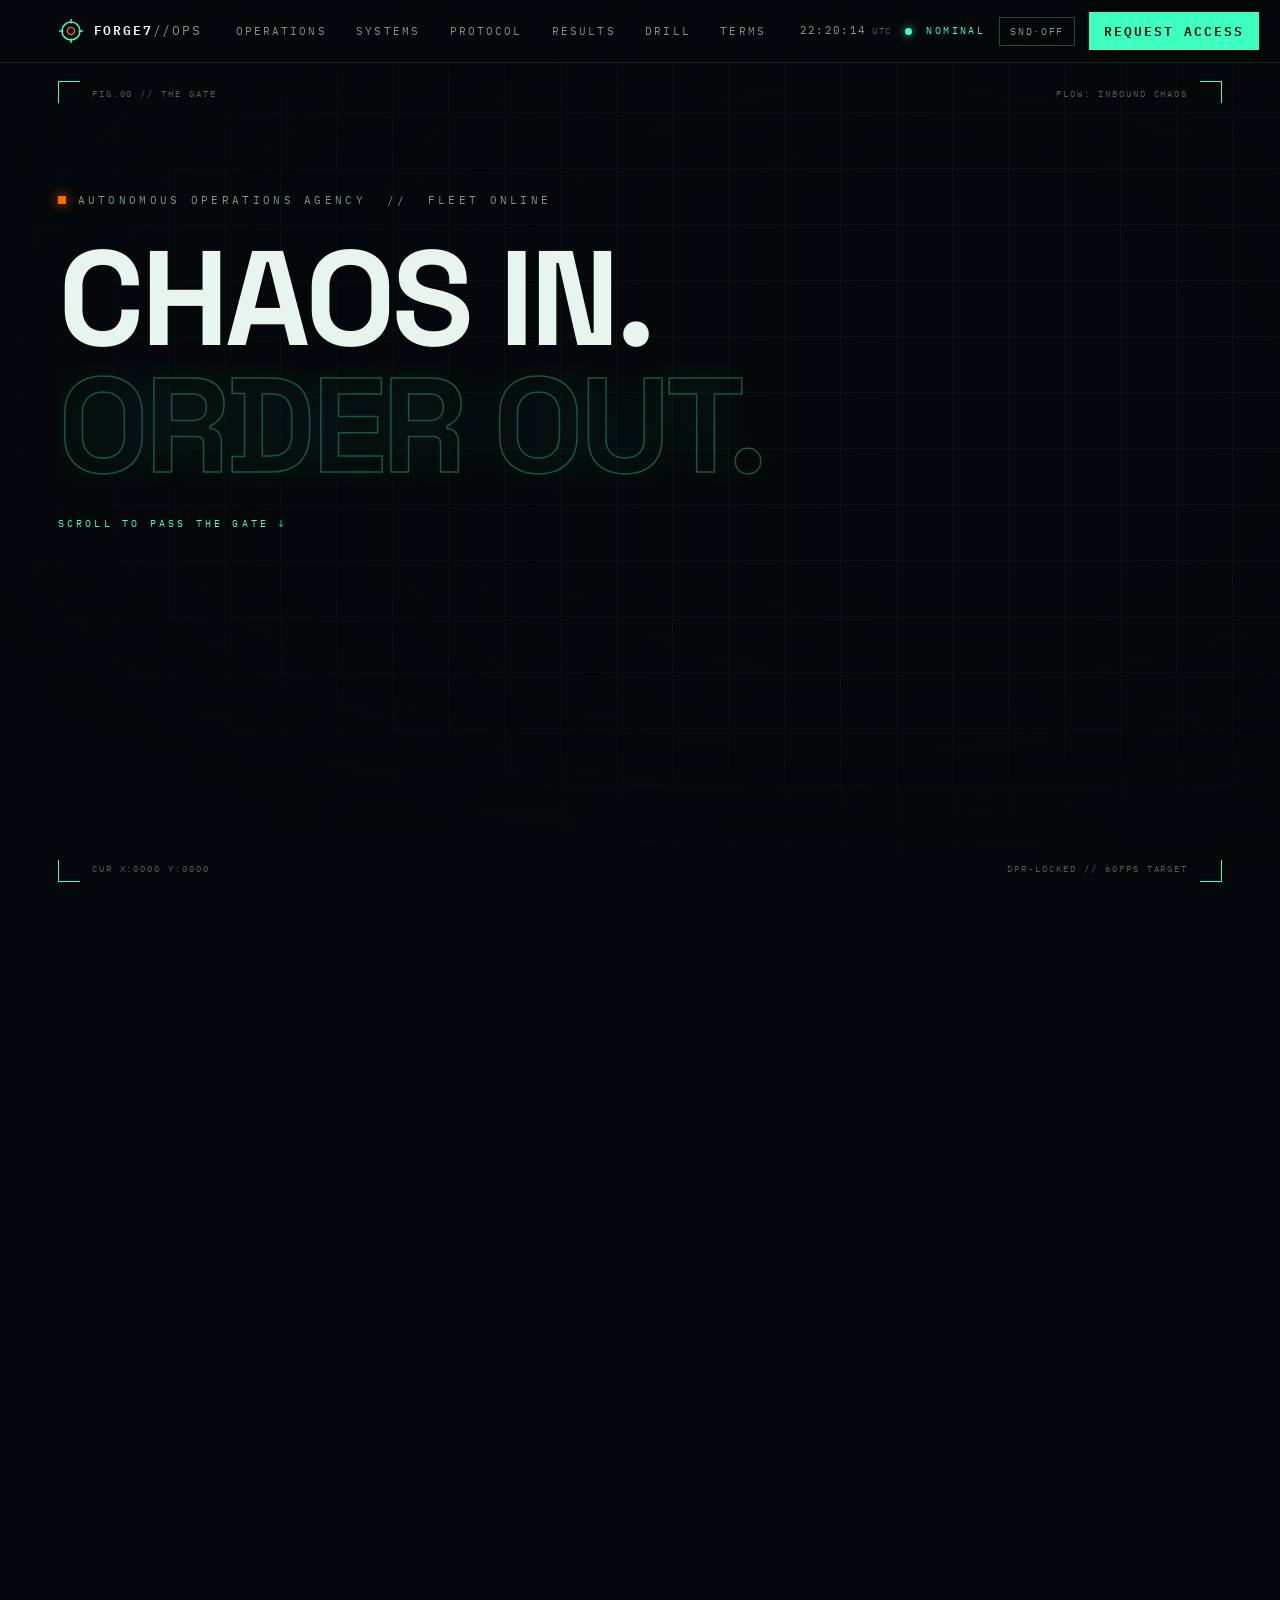
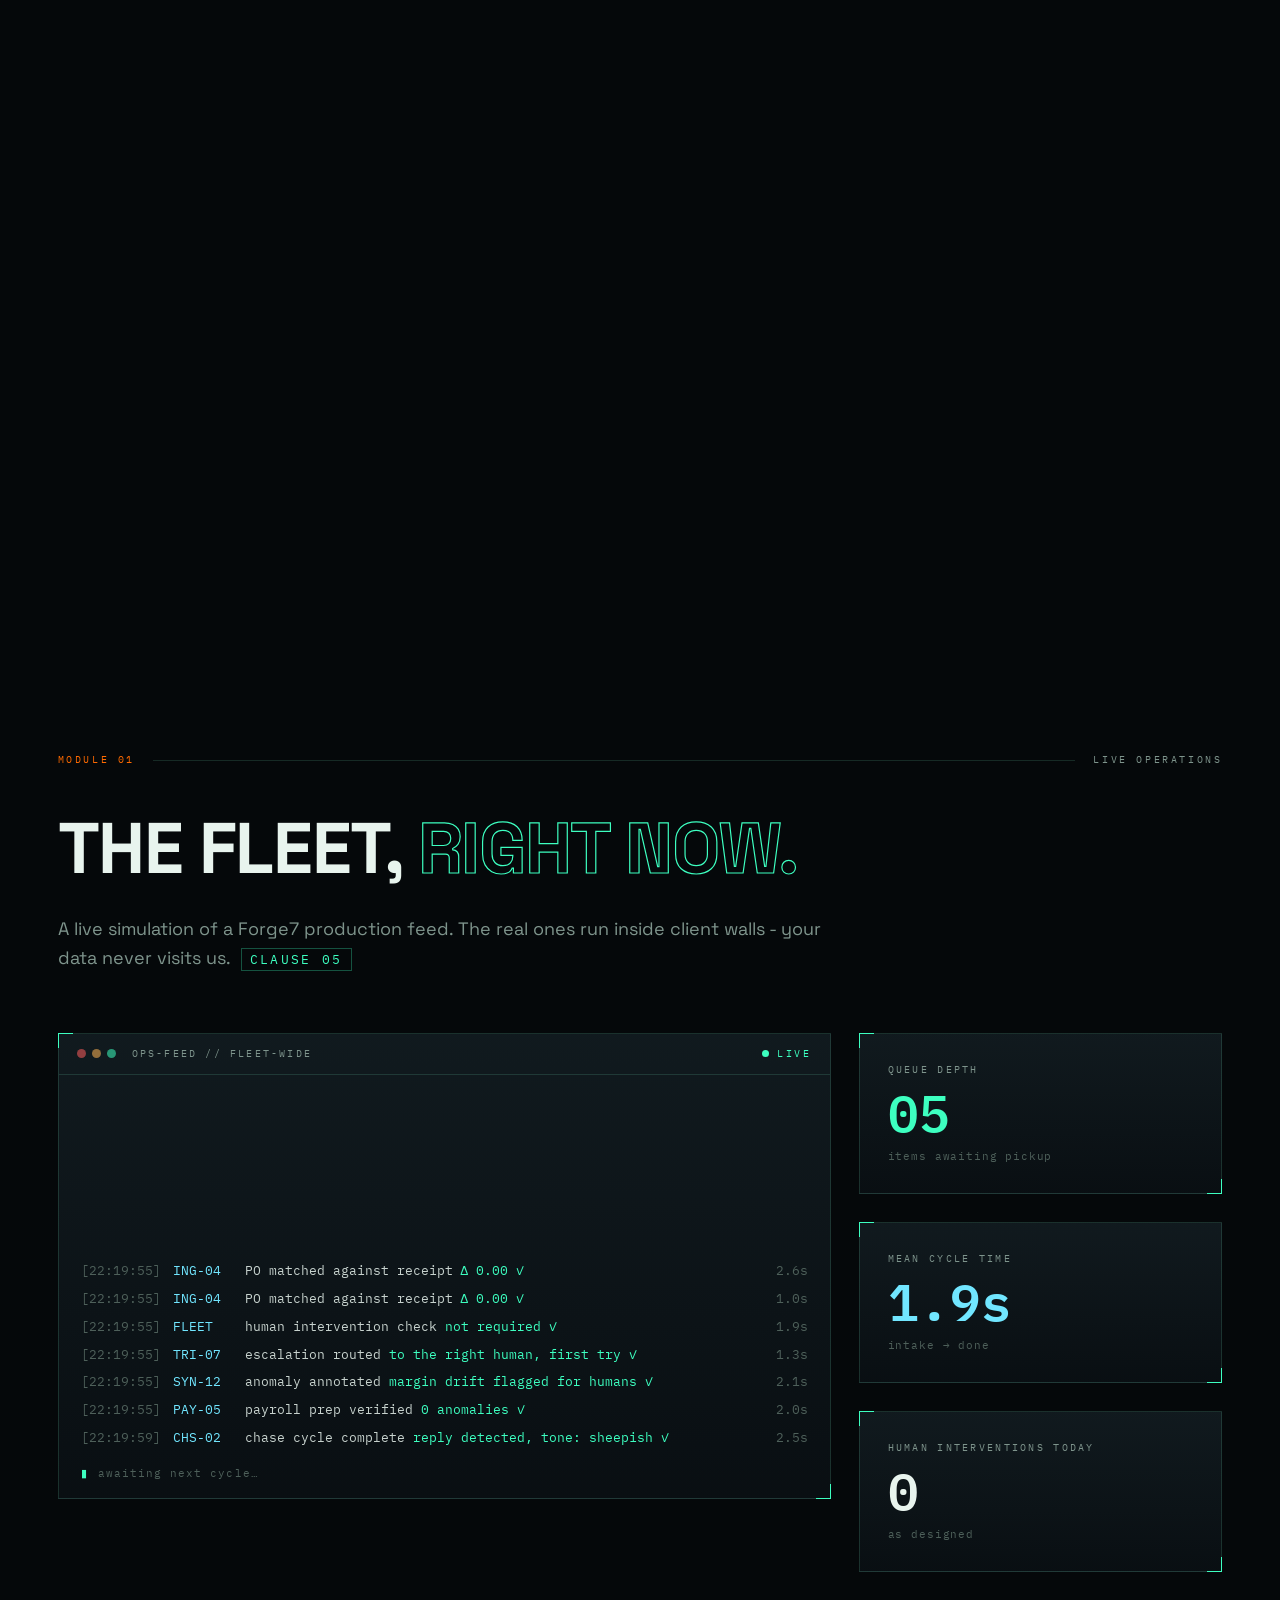
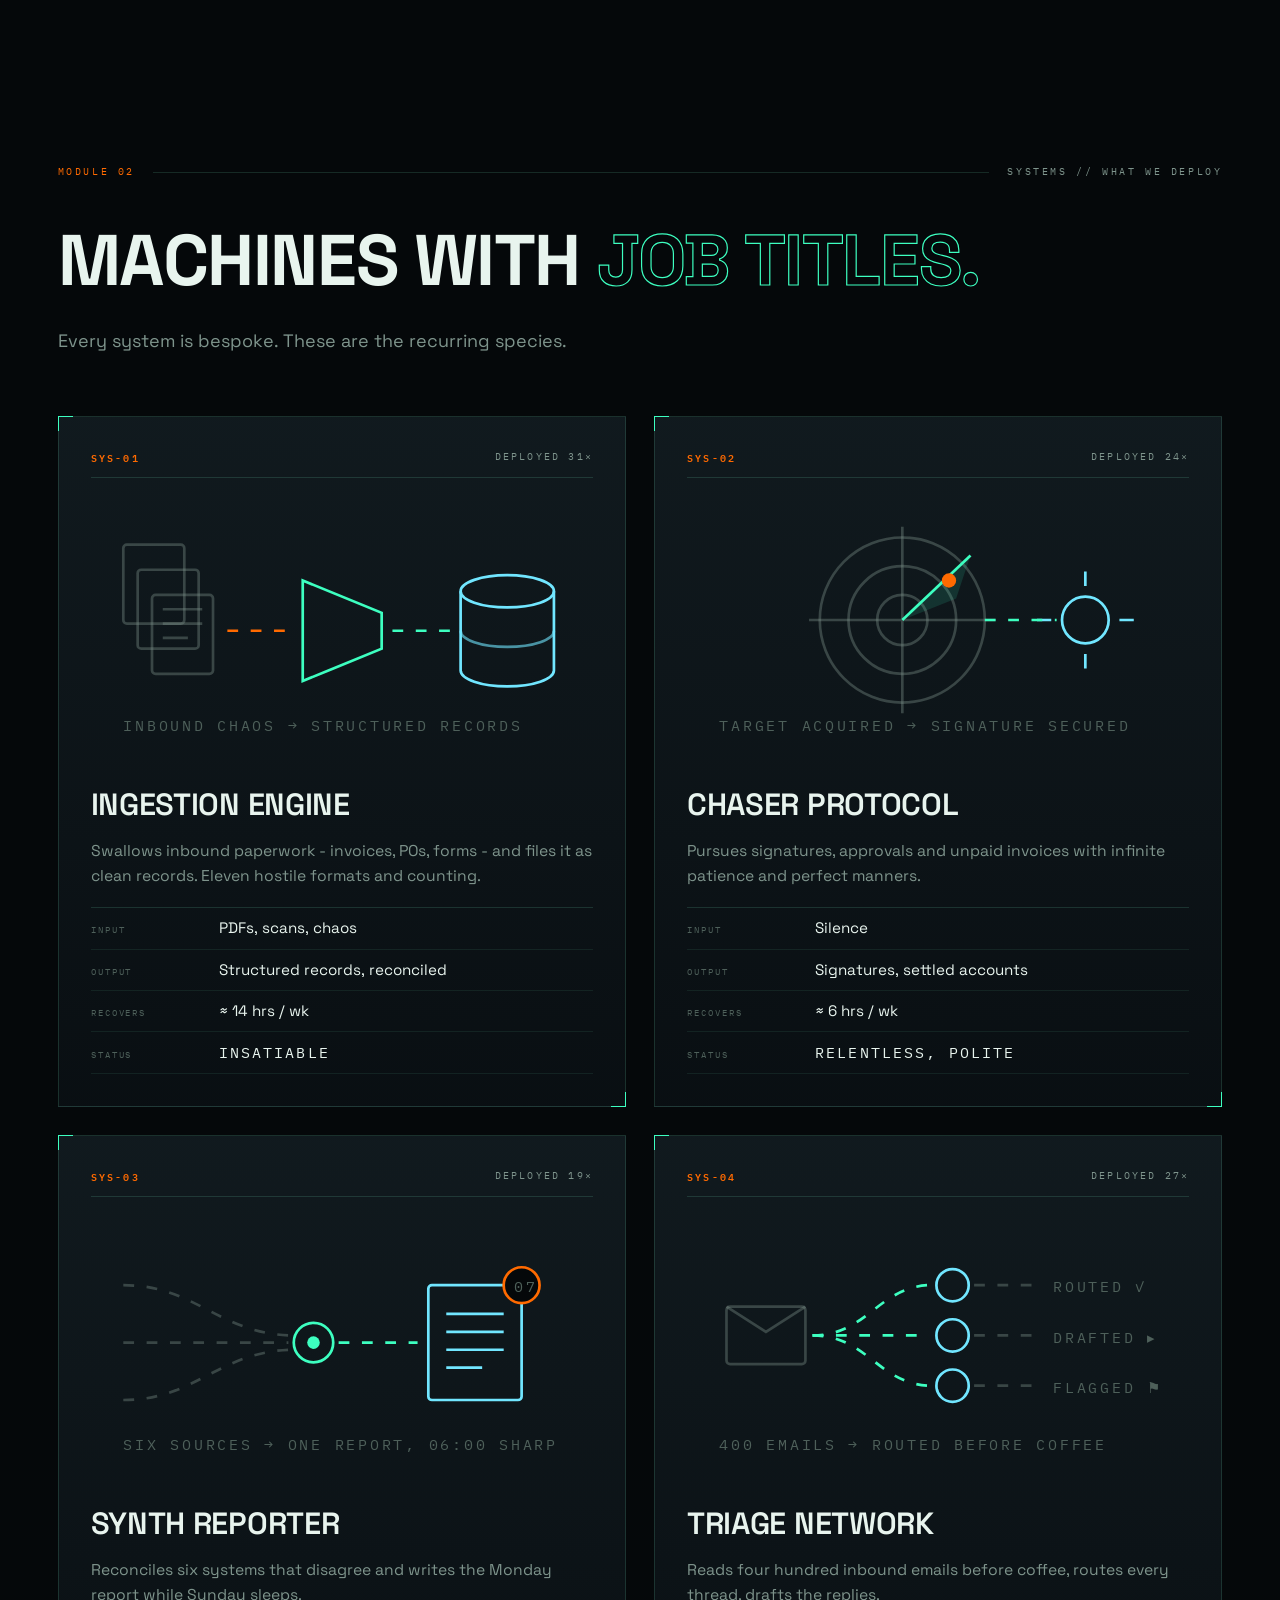
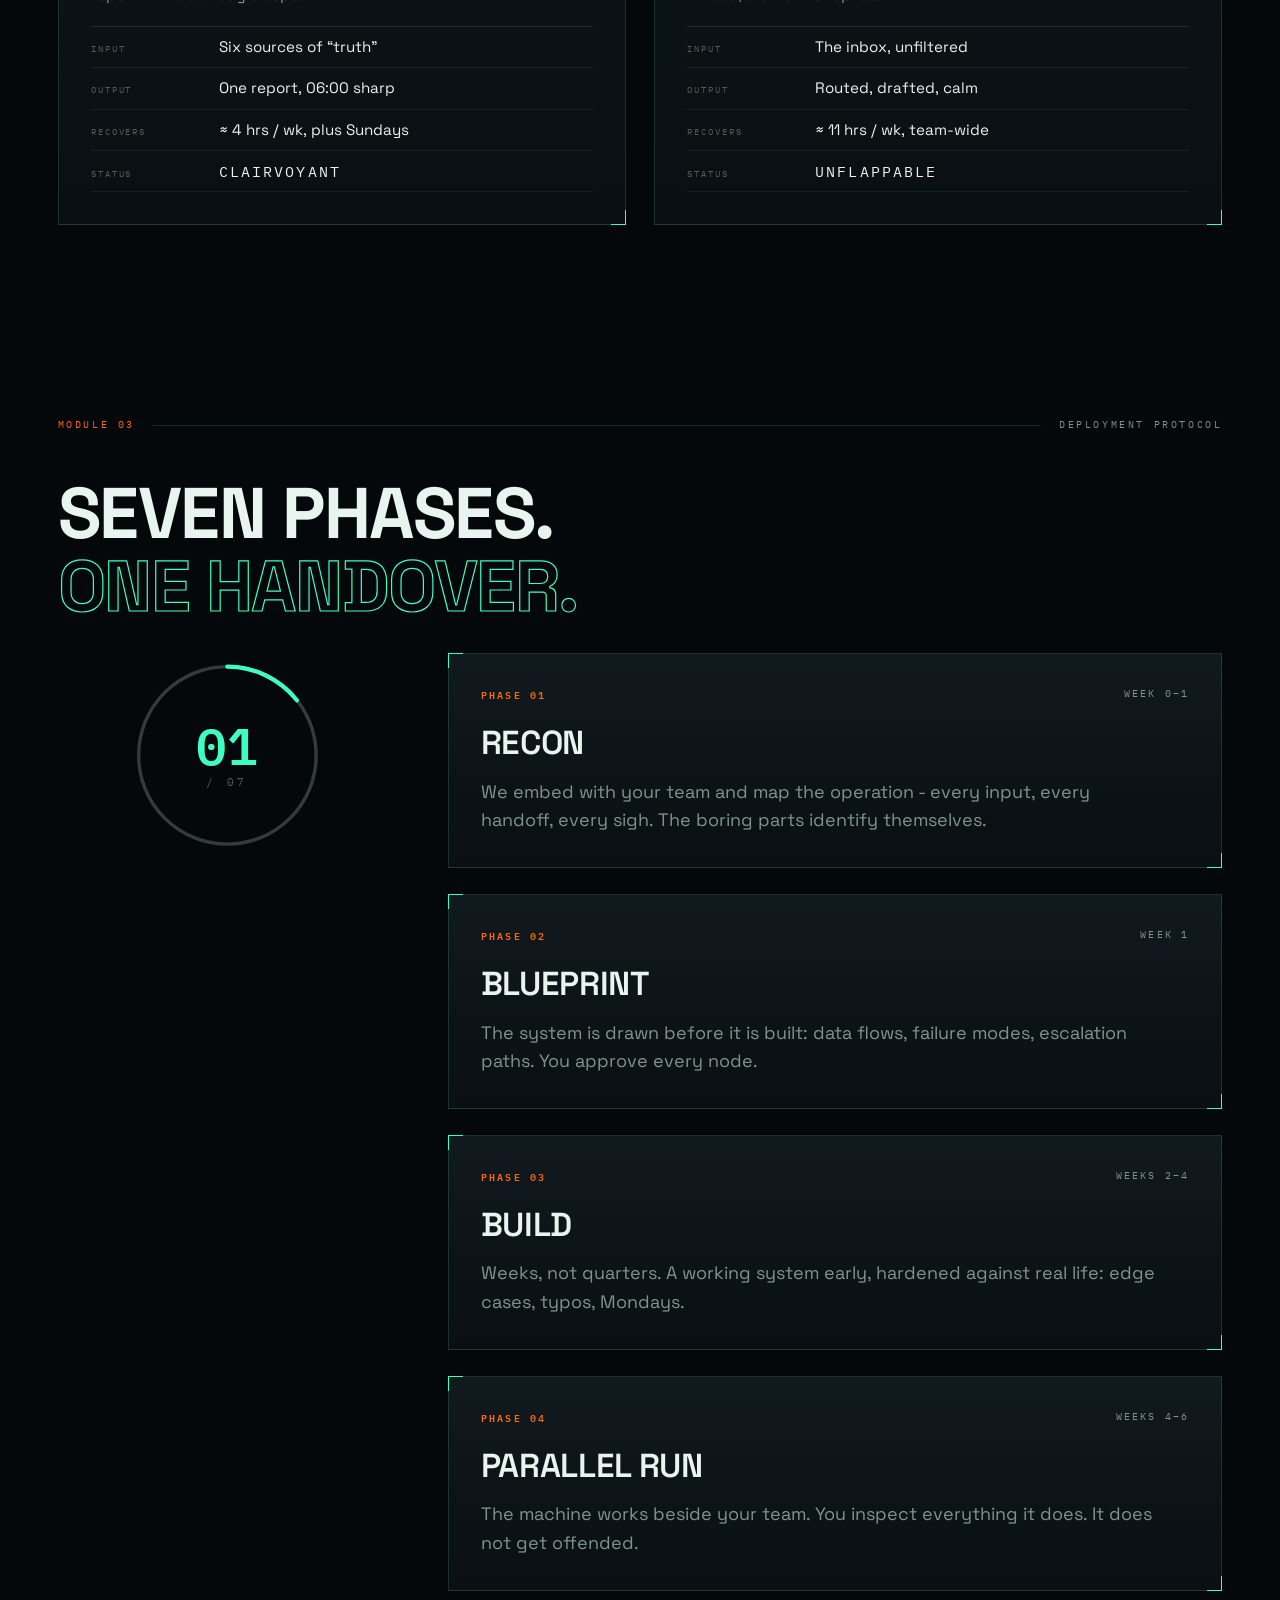
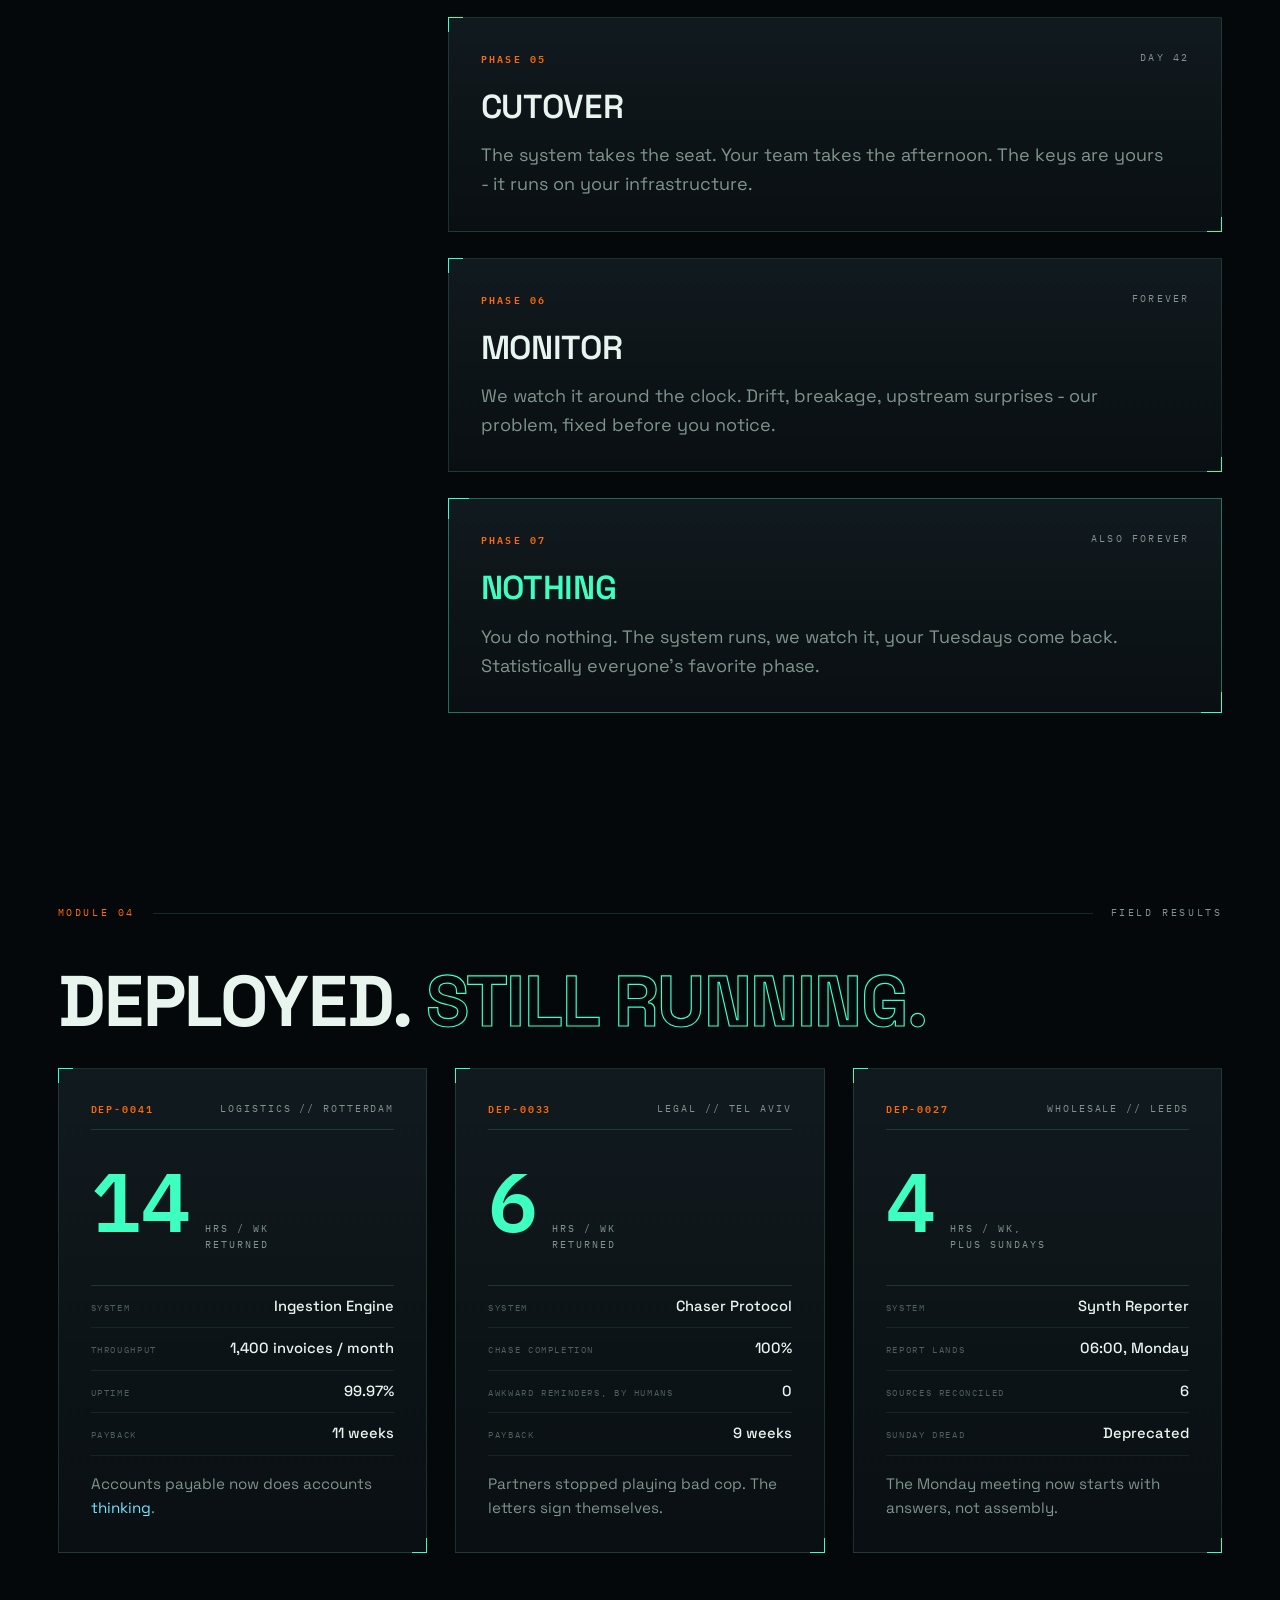
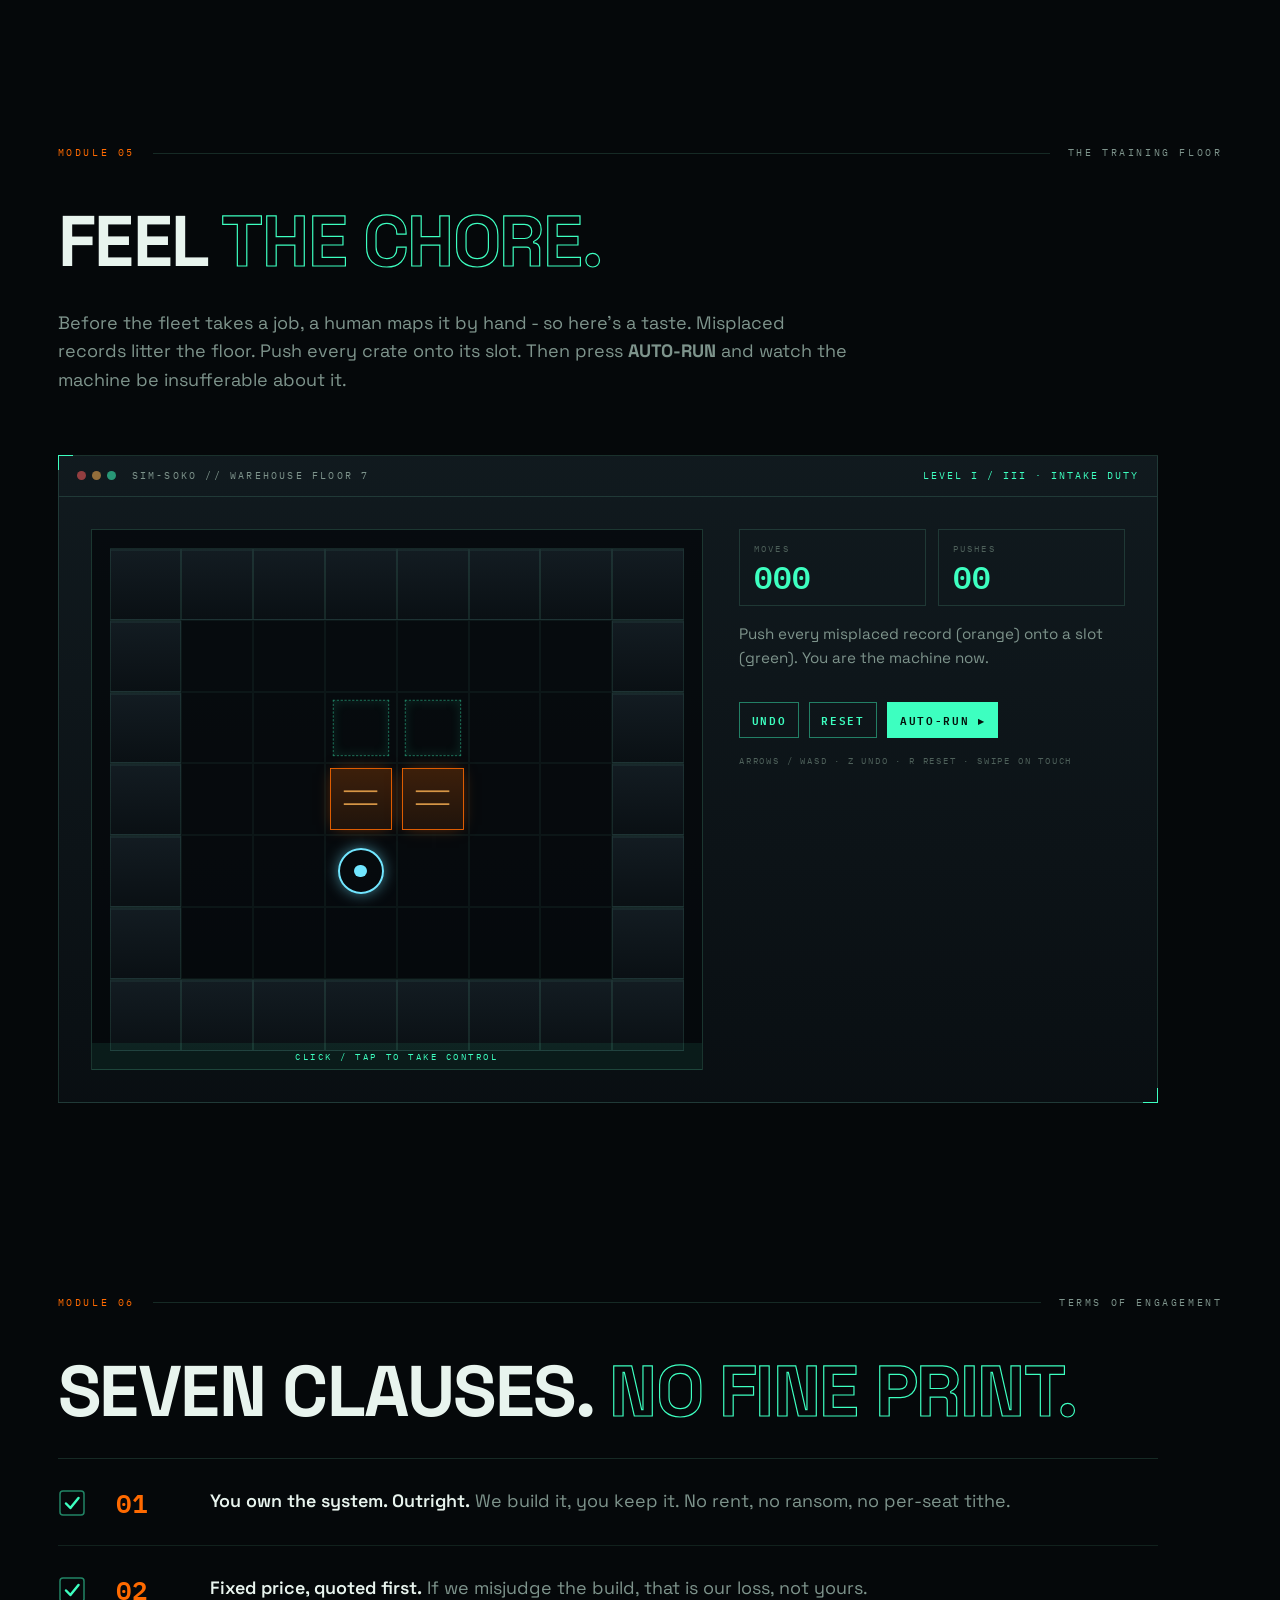
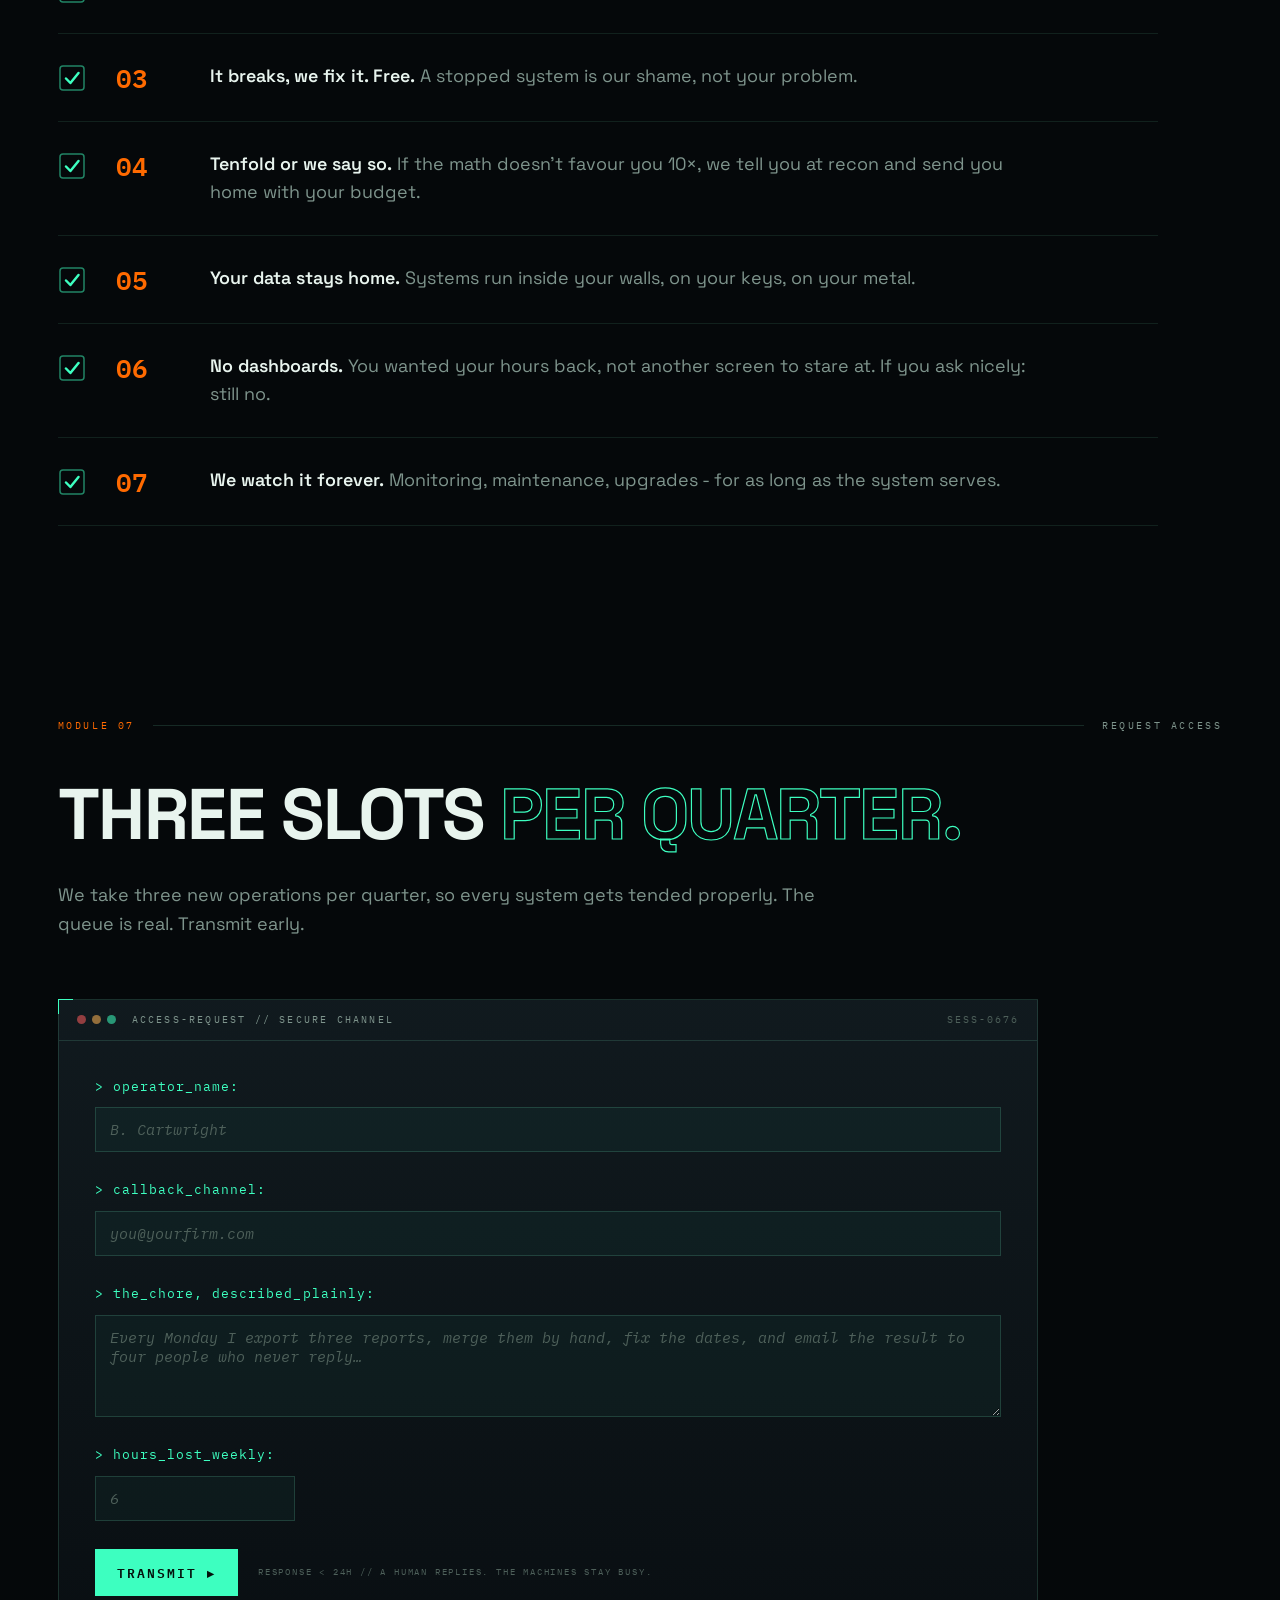
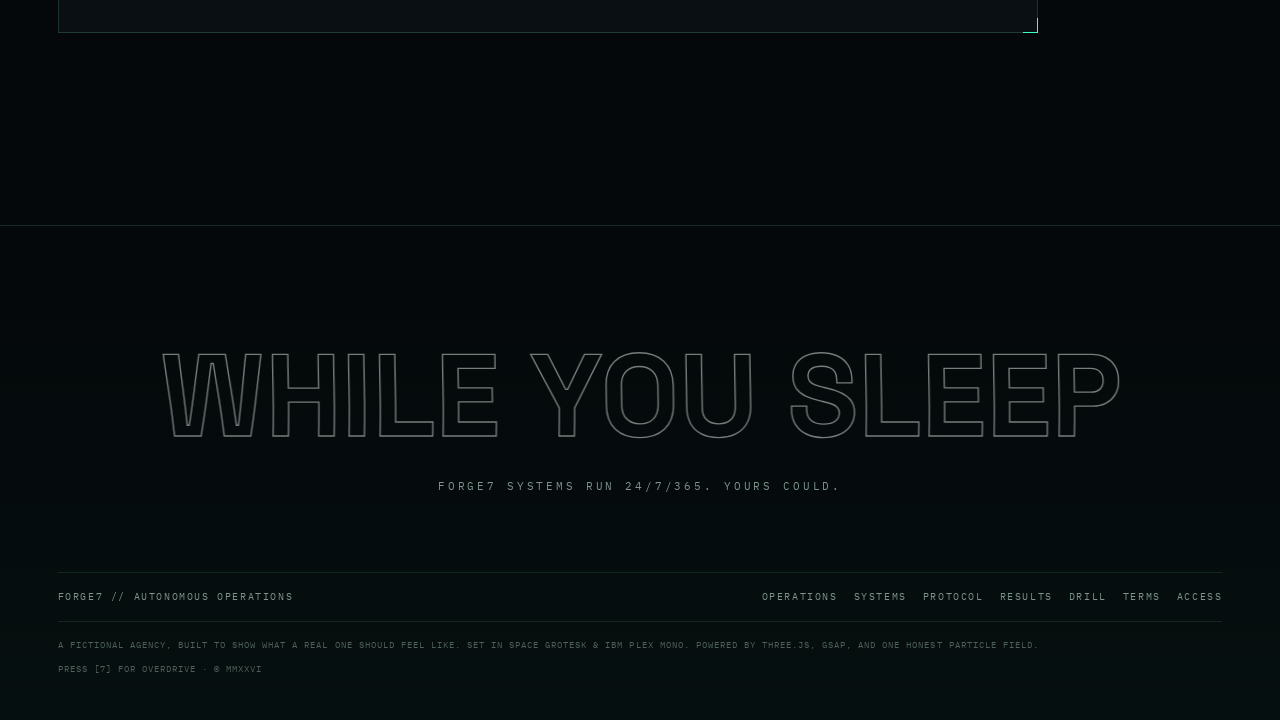
==== commit 677d3ed8: "Confine drone to MODULE 01; protect hero text from the gate effect - Cursor drone now lives only on " ====
--- a/index.html
+++ b/index.html
@@ -64,6 +64,7 @@
     <section class="hero" aria-labelledby="heroTitle">
       <canvas class="hero__canvas" id="gateCanvas" aria-hidden="true"></canvas>
       <div class="hero__vignette" aria-hidden="true"></div>
+      <div class="hero__scrim" aria-hidden="true"></div>
 
       <div class="hud" aria-hidden="true">
         <i class="hud__c hud__c--tl"></i><i class="hud__c hud__c--tr"></i>
--- a/css/styles.css
+++ b/css/styles.css
@@ -279,6 +279,31 @@
   background:
     radial-gradient(90% 70% at 50% 45%, transparent 50%, rgba(5, 8, 10, 0.85) 100%),
     linear-gradient(180deg, rgba(5, 8, 10, 0.5) 0%, transparent 22%, transparent 64%, rgba(5, 8, 10, 0.92) 100%);
+}
+/* text protection: the copy column sits on near-black, the gate keeps
+   the right side of the frame to itself */
+.hero__scrim {
+  position: absolute;
+  inset: 0;
+  pointer-events: none;
+  background: linear-gradient(
+    90deg,
+    rgba(5, 8, 10, 0.88) 0%,
+    rgba(5, 8, 10, 0.62) 30%,
+    rgba(5, 8, 10, 0.22) 52%,
+    transparent 70%
+  );
+}
+@media (max-width: 880px) {
+  .hero__scrim {
+    background: linear-gradient(
+      180deg,
+      rgba(5, 8, 10, 0.85) 0%,
+      rgba(5, 8, 10, 0.55) 36%,
+      rgba(5, 8, 10, 0.2) 58%,
+      transparent 76%
+    );
+  }
 }
 
 .hud { position: absolute; inset: clamp(72px, 9vh, 96px) var(--pad) 18px; pointer-events: none; }
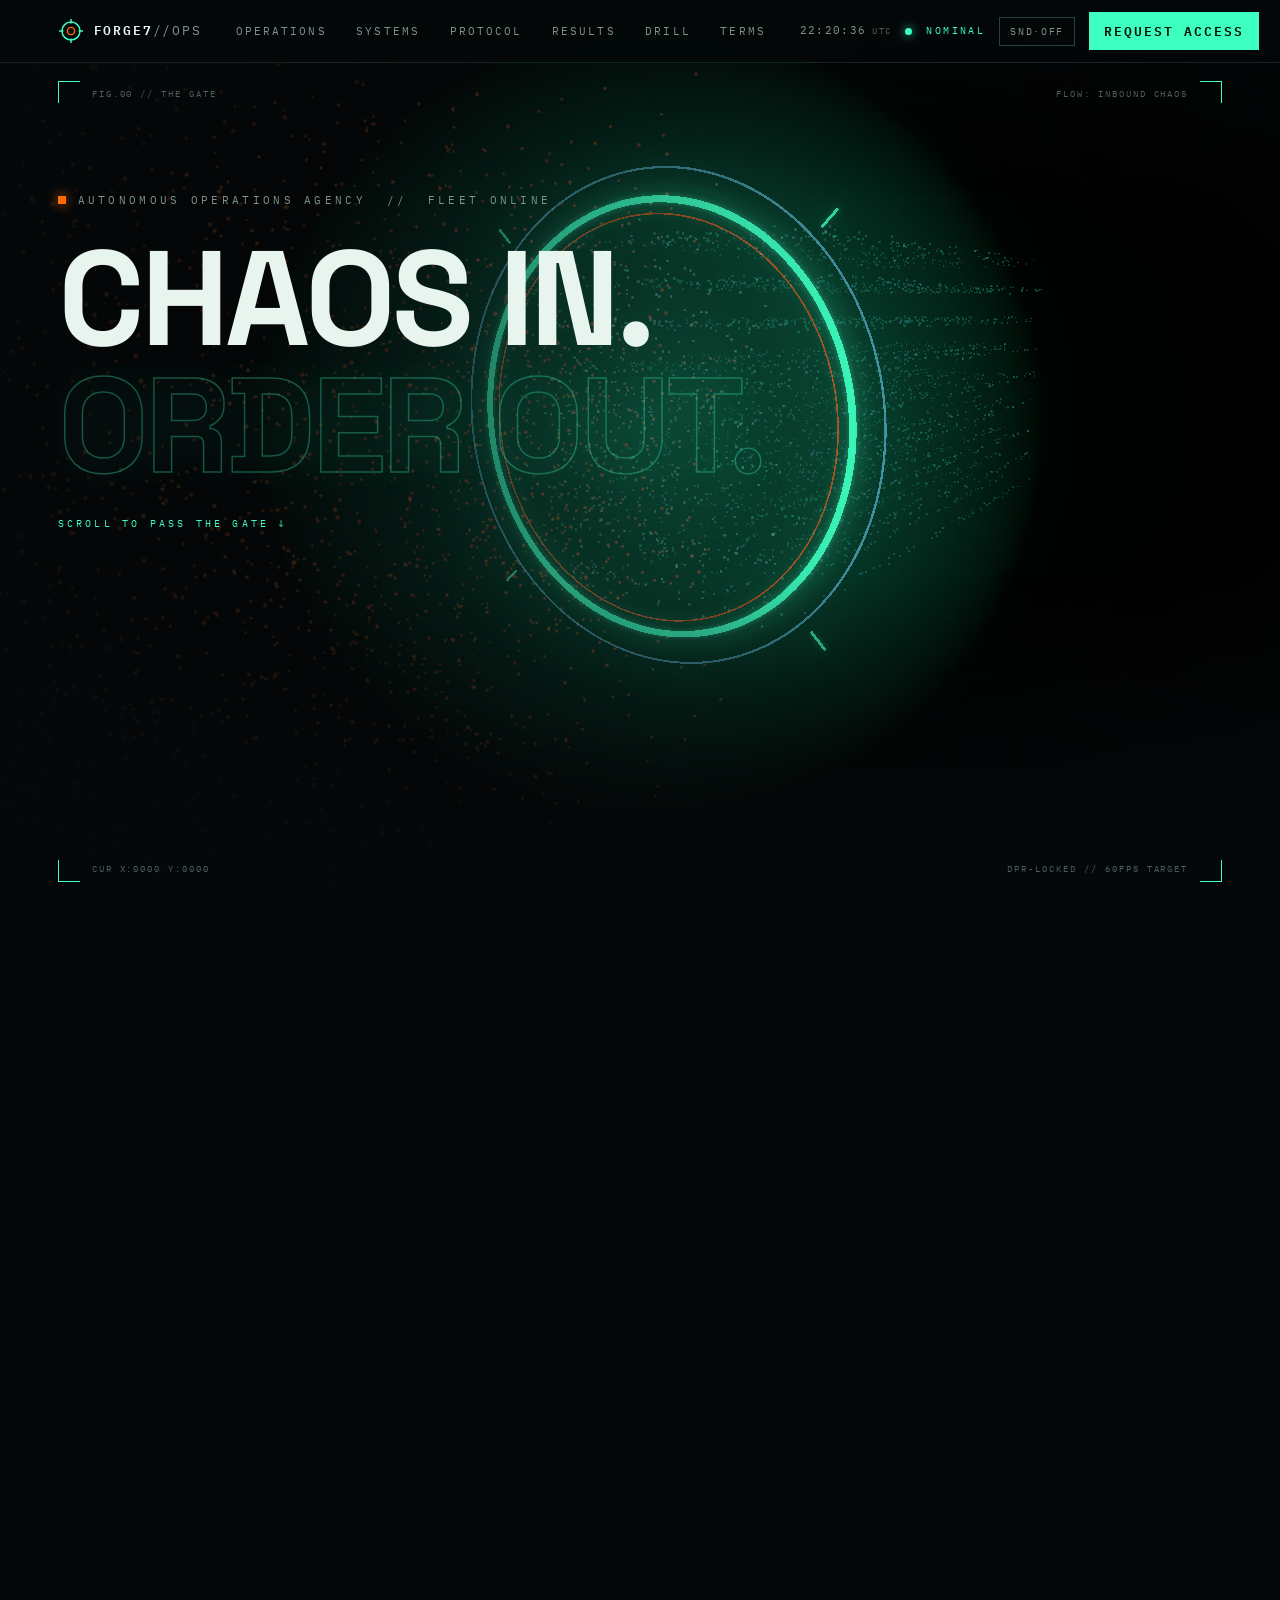
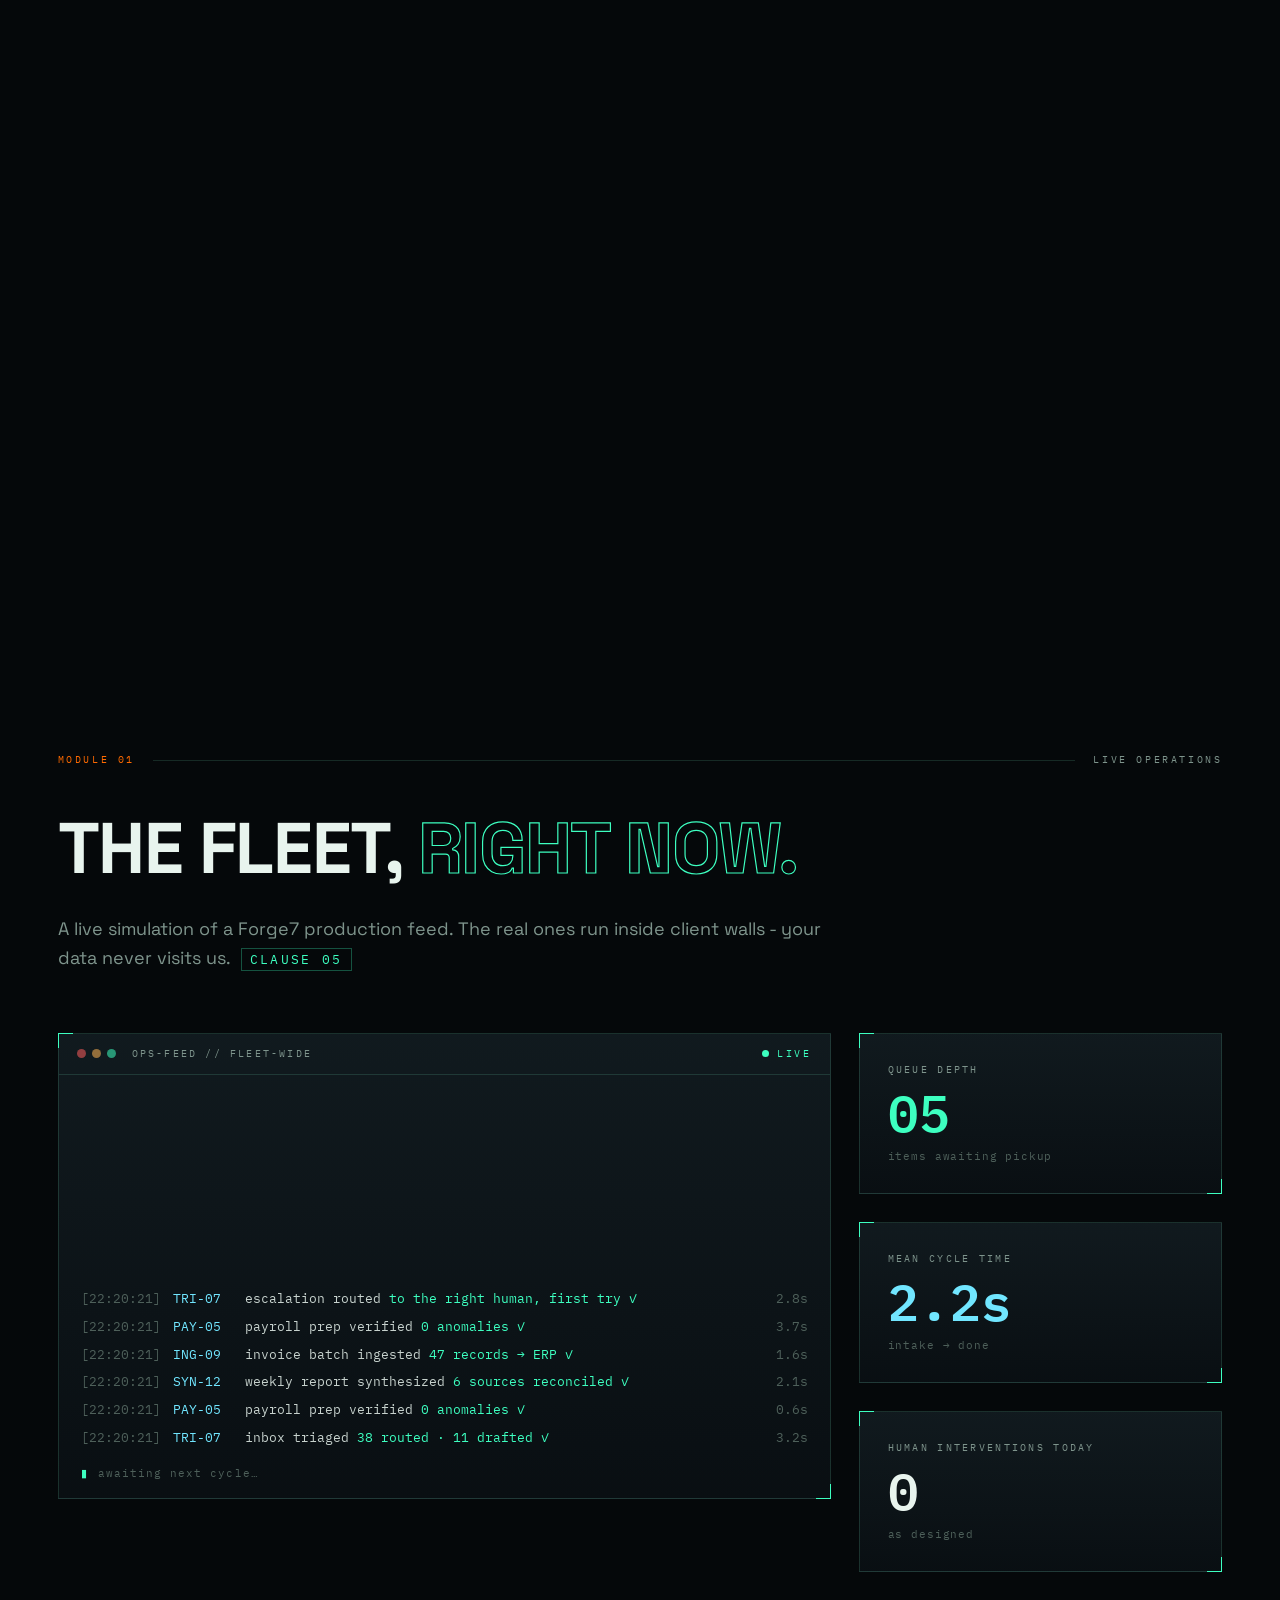
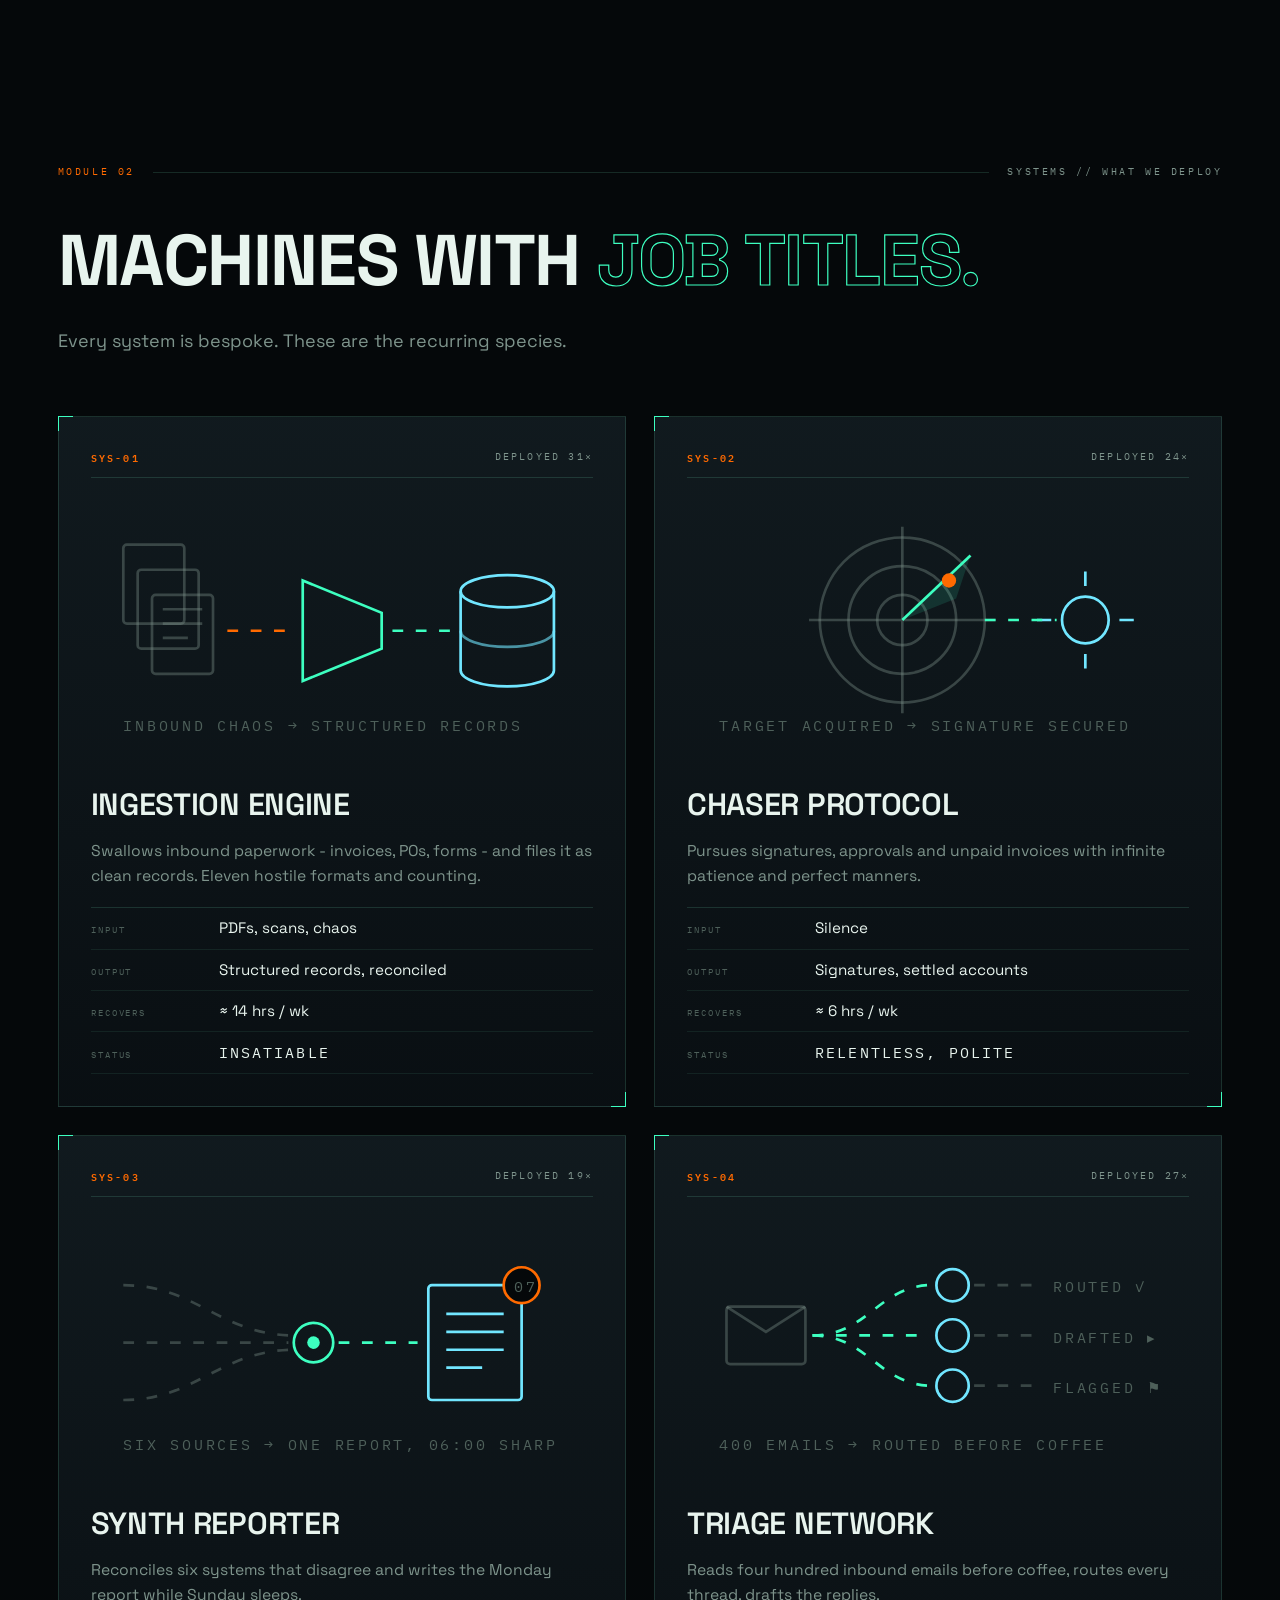
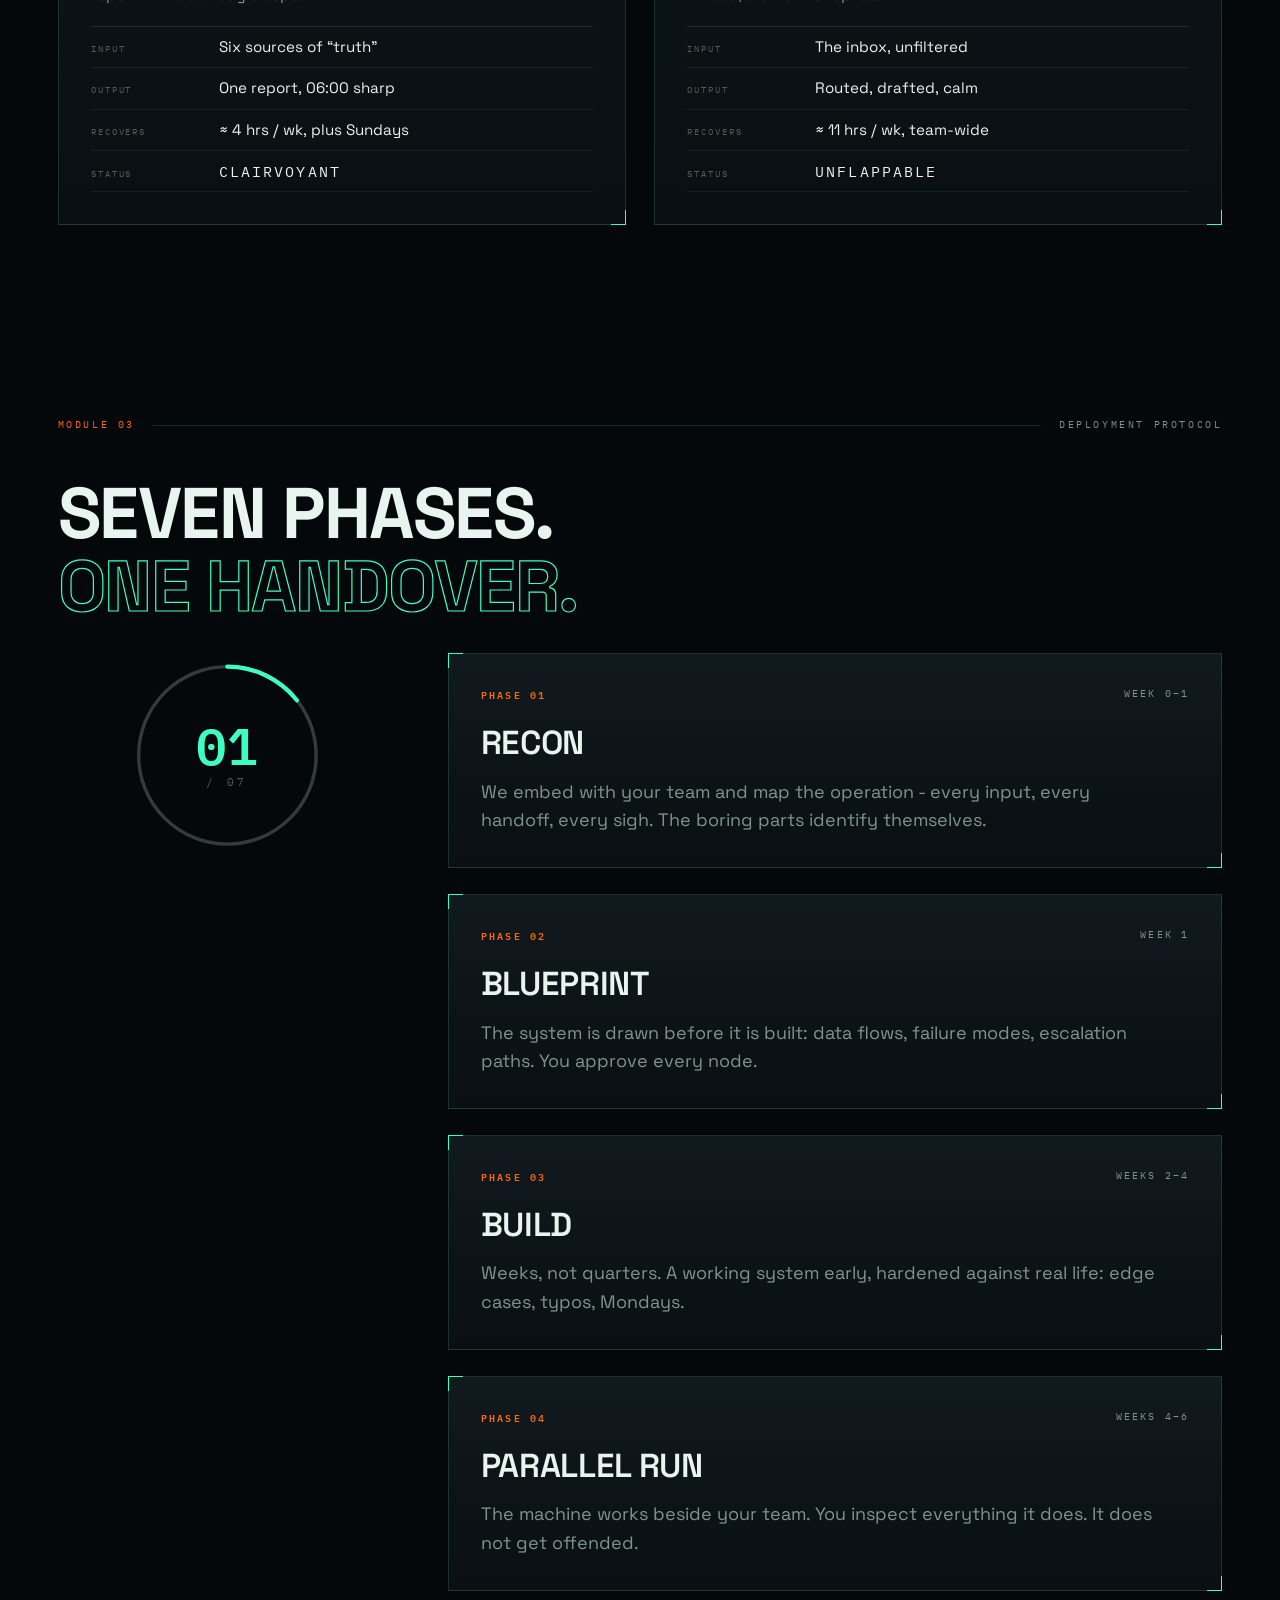
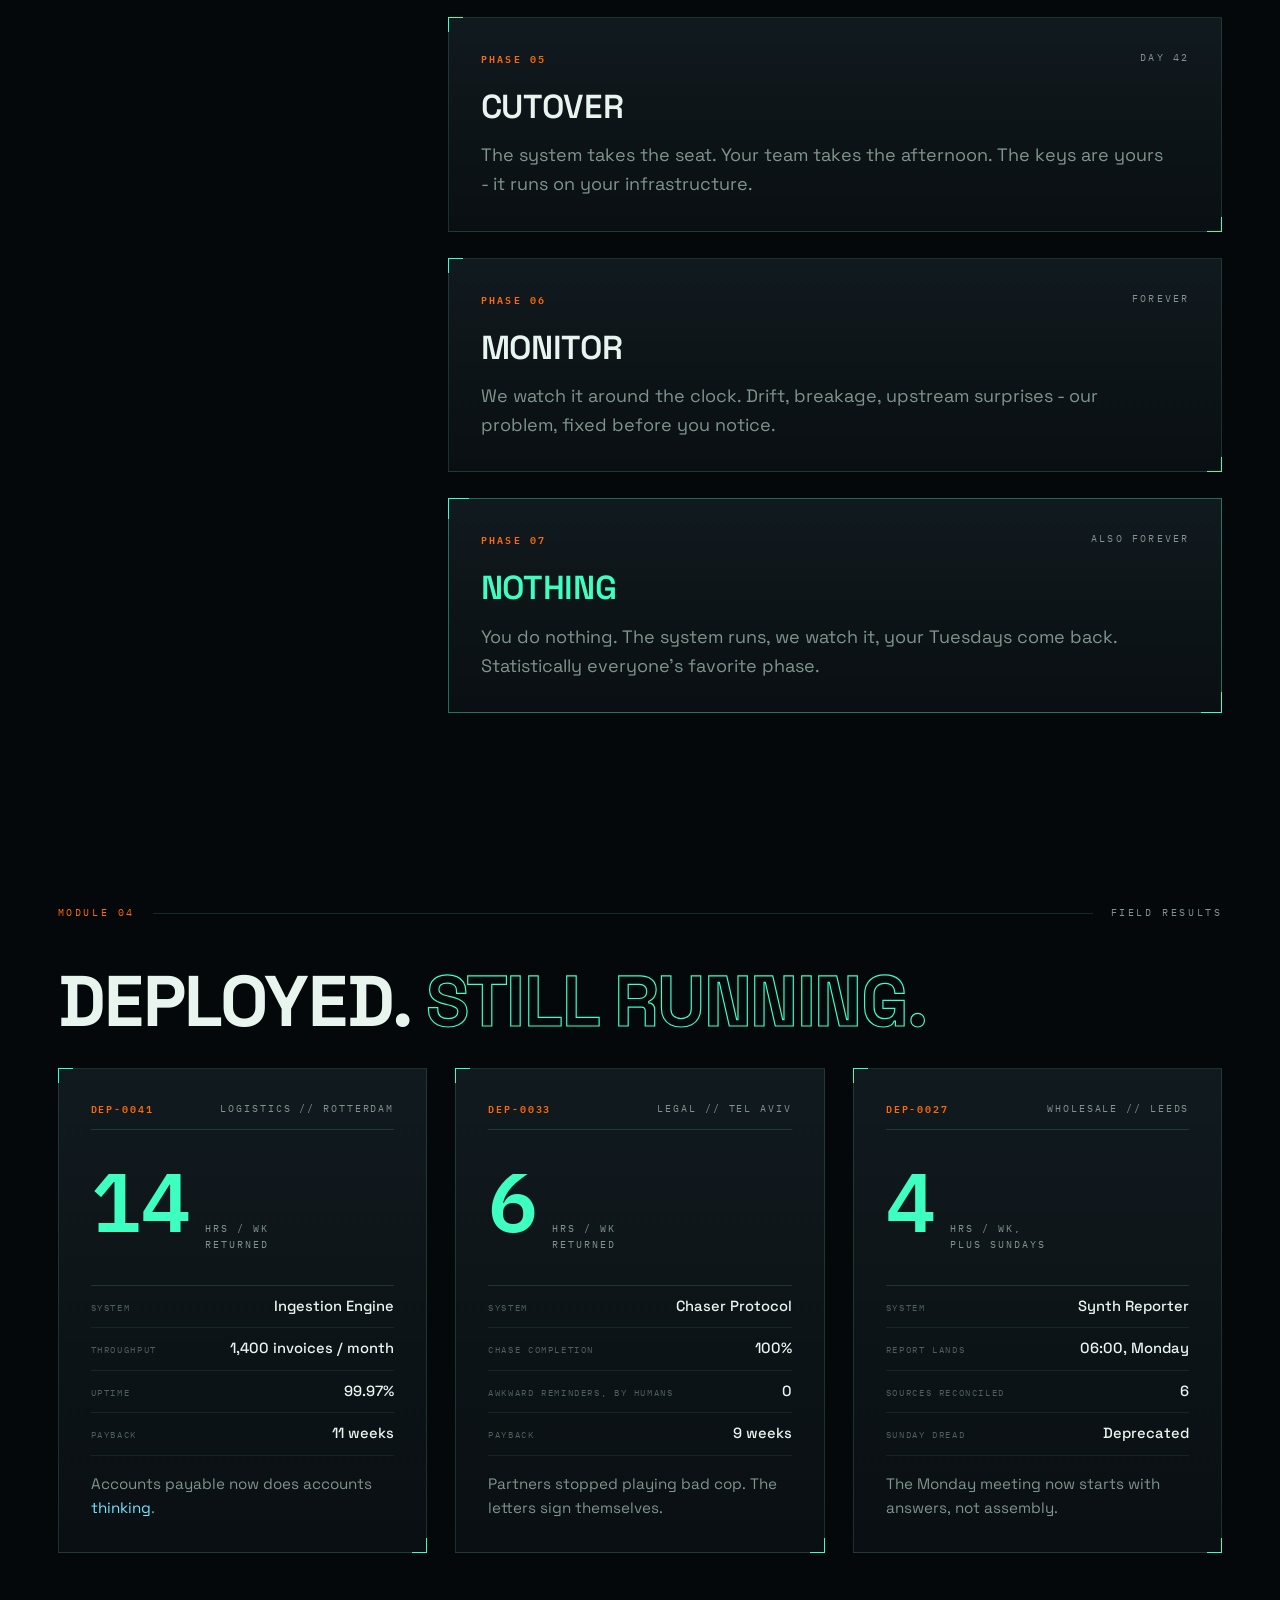
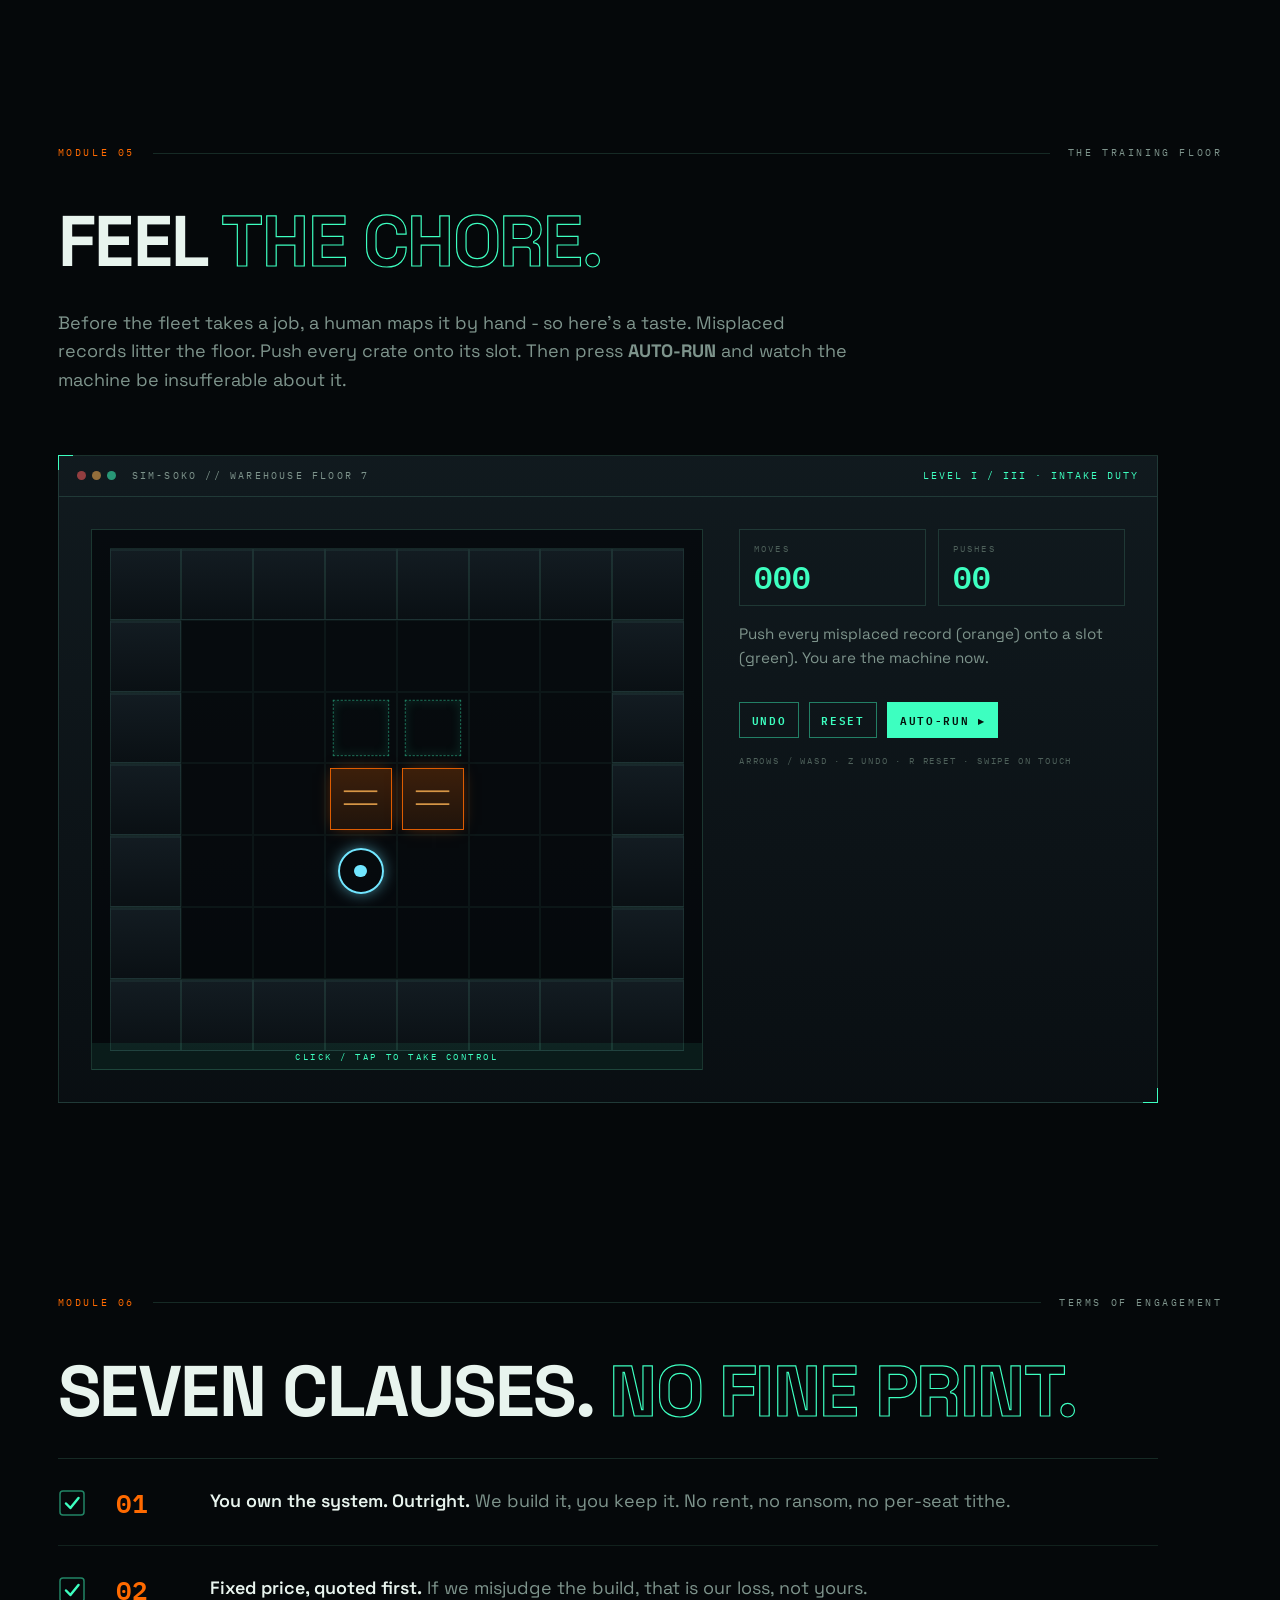
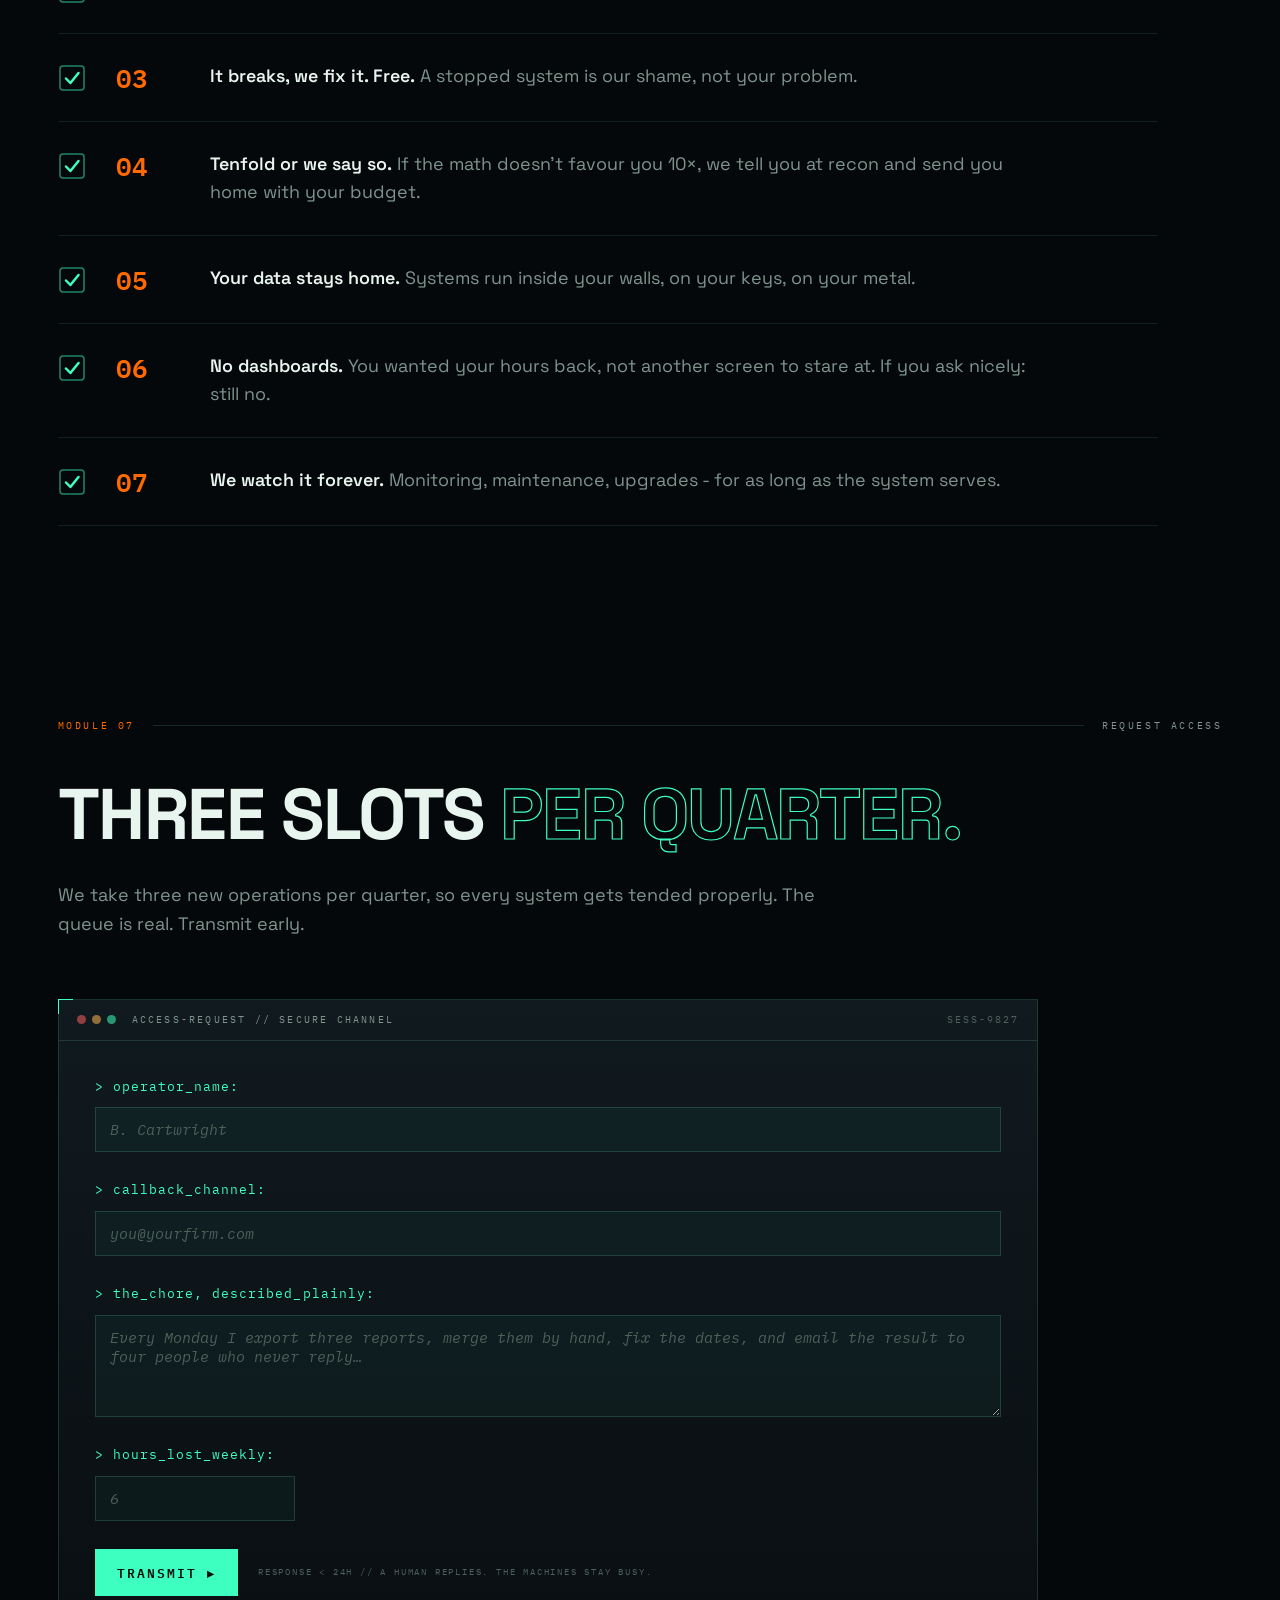
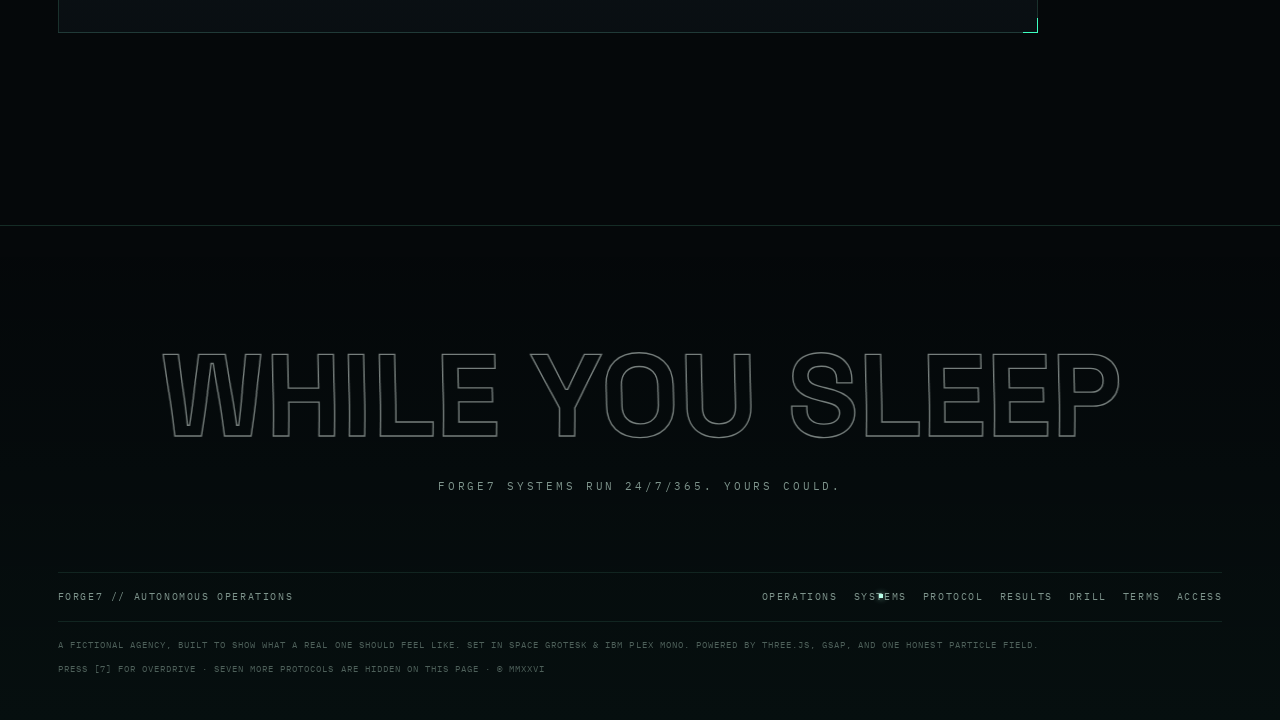
==== commit d3b48f82: "The seven hidden protocols + ambient micro-interactions 01 while-you-were-gone: returning to the tab" ====
--- a/index.html
+++ b/index.html
@@ -642,7 +642,7 @@
       </div>
       <div class="foot__row foot__row--fine">
         <span>A FICTIONAL AGENCY, BUILT TO SHOW WHAT A REAL ONE SHOULD FEEL LIKE. SET IN SPACE GROTESK &amp; IBM PLEX MONO. POWERED BY THREE.JS, GSAP, AND ONE HONEST PARTICLE FIELD.</span>
-        <span>PRESS [7] FOR OVERDRIVE · © MMXXVI</span>
+        <span>PRESS [7] FOR OVERDRIVE · SEVEN MORE PROTOCOLS ARE HIDDEN ON THIS PAGE · © MMXXVI</span>
       </div>
     </div>
   </footer>
--- a/css/styles.css
+++ b/css/styles.css
@@ -1236,6 +1236,149 @@
 body.is-overdrive .flow { animation-duration: 0.3s !important; }
 body.is-overdrive .console__live i { background: var(--heat); }
 
+/* ---- hidden protocols ---------------------------------------------------------- */
+.toast {
+  position: fixed;
+  left: 50%;
+  bottom: 84px;
+  transform: translateX(-50%);
+  z-index: 97;
+  padding: 11px 20px;
+  background: rgba(12, 19, 24, 0.95);
+  border: 1px solid rgba(61, 255, 192, 0.4);
+  color: var(--phos);
+  font-family: var(--font-mono);
+  font-size: 10.5px;
+  letter-spacing: 0.2em;
+  white-space: nowrap;
+  opacity: 0;
+  pointer-events: none;
+  box-shadow: 0 0 30px -8px rgba(61, 255, 192, 0.35);
+}
+.toast.is-on { opacity: 1; }
+
+/* status states: breach + diagnostic */
+body.is-breach .bar__dot { background: var(--alert); box-shadow: 0 0 10px rgba(255, 92, 92, 0.9); animation-duration: 0.4s; }
+body.is-breach .bar__nominal { color: var(--alert); }
+body.is-checking .bar__dot { background: var(--warn); box-shadow: 0 0 10px rgba(255, 180, 84, 0.9); }
+body.is-checking .bar__nominal { color: var(--warn); }
+
+/* the stuck pixel */
+.pixel {
+  appearance: none;
+  border: none;
+  position: absolute;
+  top: 22px;
+  right: 31%;
+  width: 4px;
+  height: 4px;
+  padding: 0;
+  background: #B8FFE9;
+  box-shadow: 0 0 6px rgba(184, 255, 233, 0.9);
+  cursor: pointer;
+  z-index: 3;
+}
+.pixel::after { content: ""; position: absolute; inset: -8px; } /* honest hit area */
+
+/* kernel panic */
+.panic {
+  position: fixed;
+  inset: 0;
+  z-index: 120;
+  background: #030506;
+  display: grid;
+  place-items: center;
+  cursor: pointer;
+}
+.panic pre {
+  font-family: var(--font-mono);
+  font-size: clamp(10px, 1.6vw, 14px);
+  line-height: 1.75;
+  color: var(--phos);
+  text-shadow: 0 0 14px rgba(61, 255, 192, 0.35);
+  white-space: pre-wrap;
+  padding: 24px;
+  max-width: 92vw;
+}
+
+/* the 1887 build */
+.legacy {
+  position: fixed;
+  inset: 0;
+  z-index: 120;
+  background: #F0E9DA;
+  display: grid;
+  place-items: center;
+  cursor: pointer;
+  color: #1E1A14;
+}
+.legacy__sheet {
+  max-width: min(620px, 88vw);
+  text-align: center;
+  display: grid;
+  gap: 22px;
+  padding: clamp(28px, 5vw, 56px);
+  border: 1px solid #1E1A14;
+  outline: 1px solid #1E1A14;
+  outline-offset: -7px;
+  background: #F6F0E3;
+}
+.legacy__kicker {
+  font-family: var(--font-mono);
+  font-size: 9.5px;
+  letter-spacing: 0.3em;
+  color: #A33524;
+}
+.legacy__sheet h2 {
+  font-family: Georgia, "Times New Roman", serif;
+  font-size: clamp(2.2rem, 6vw, 3.6rem);
+  font-weight: 500;
+  line-height: 1.05;
+}
+.legacy__sheet h2 em { font-style: italic; color: #E04E0E; }
+.legacy__body {
+  font-family: Georgia, serif;
+  font-size: 1.05rem;
+  line-height: 1.6;
+  color: #5F574A;
+}
+.legacy__row { display: grid; gap: 14px; justify-items: center; }
+.legacy__btn {
+  font-family: var(--font-mono);
+  font-size: 11px;
+  letter-spacing: 0.18em;
+  padding: 0.9em 1.6em;
+  background: #1E1A14;
+  color: #F0E9DA;
+  border: none;
+}
+.legacy__btn:hover { background: #E04E0E; color: #F0E9DA; }
+.legacy__count {
+  font-family: var(--font-mono);
+  font-size: 9px;
+  letter-spacing: 0.24em;
+  color: #6A6052;
+}
+.legacy__count b { color: #A33524; }
+
+/* telemetry poke + clause re-verify */
+.tele__cell--poke { cursor: pointer; transition: background-color 0.2s; }
+.tele__cell--poke:hover { background: rgba(61, 255, 192, 0.04); }
+.clause { position: relative; }
+.clause__check { cursor: pointer; }
+.clause__verify {
+  position: absolute;
+  left: 0;
+  top: 4px;
+  font-family: var(--font-mono);
+  font-size: 8px;
+  letter-spacing: 0.18em;
+  color: var(--phos);
+  opacity: 0;
+  white-space: nowrap;
+  pointer-events: none;
+}
+
 /* ---- reveals (JS removes) ----------------------------------------------------- */
 .js [data-reveal] { opacity: 0; transform: translateY(28px); }
 .js [data-boot-reveal] { opacity: 0; transform: translateY(18px); }
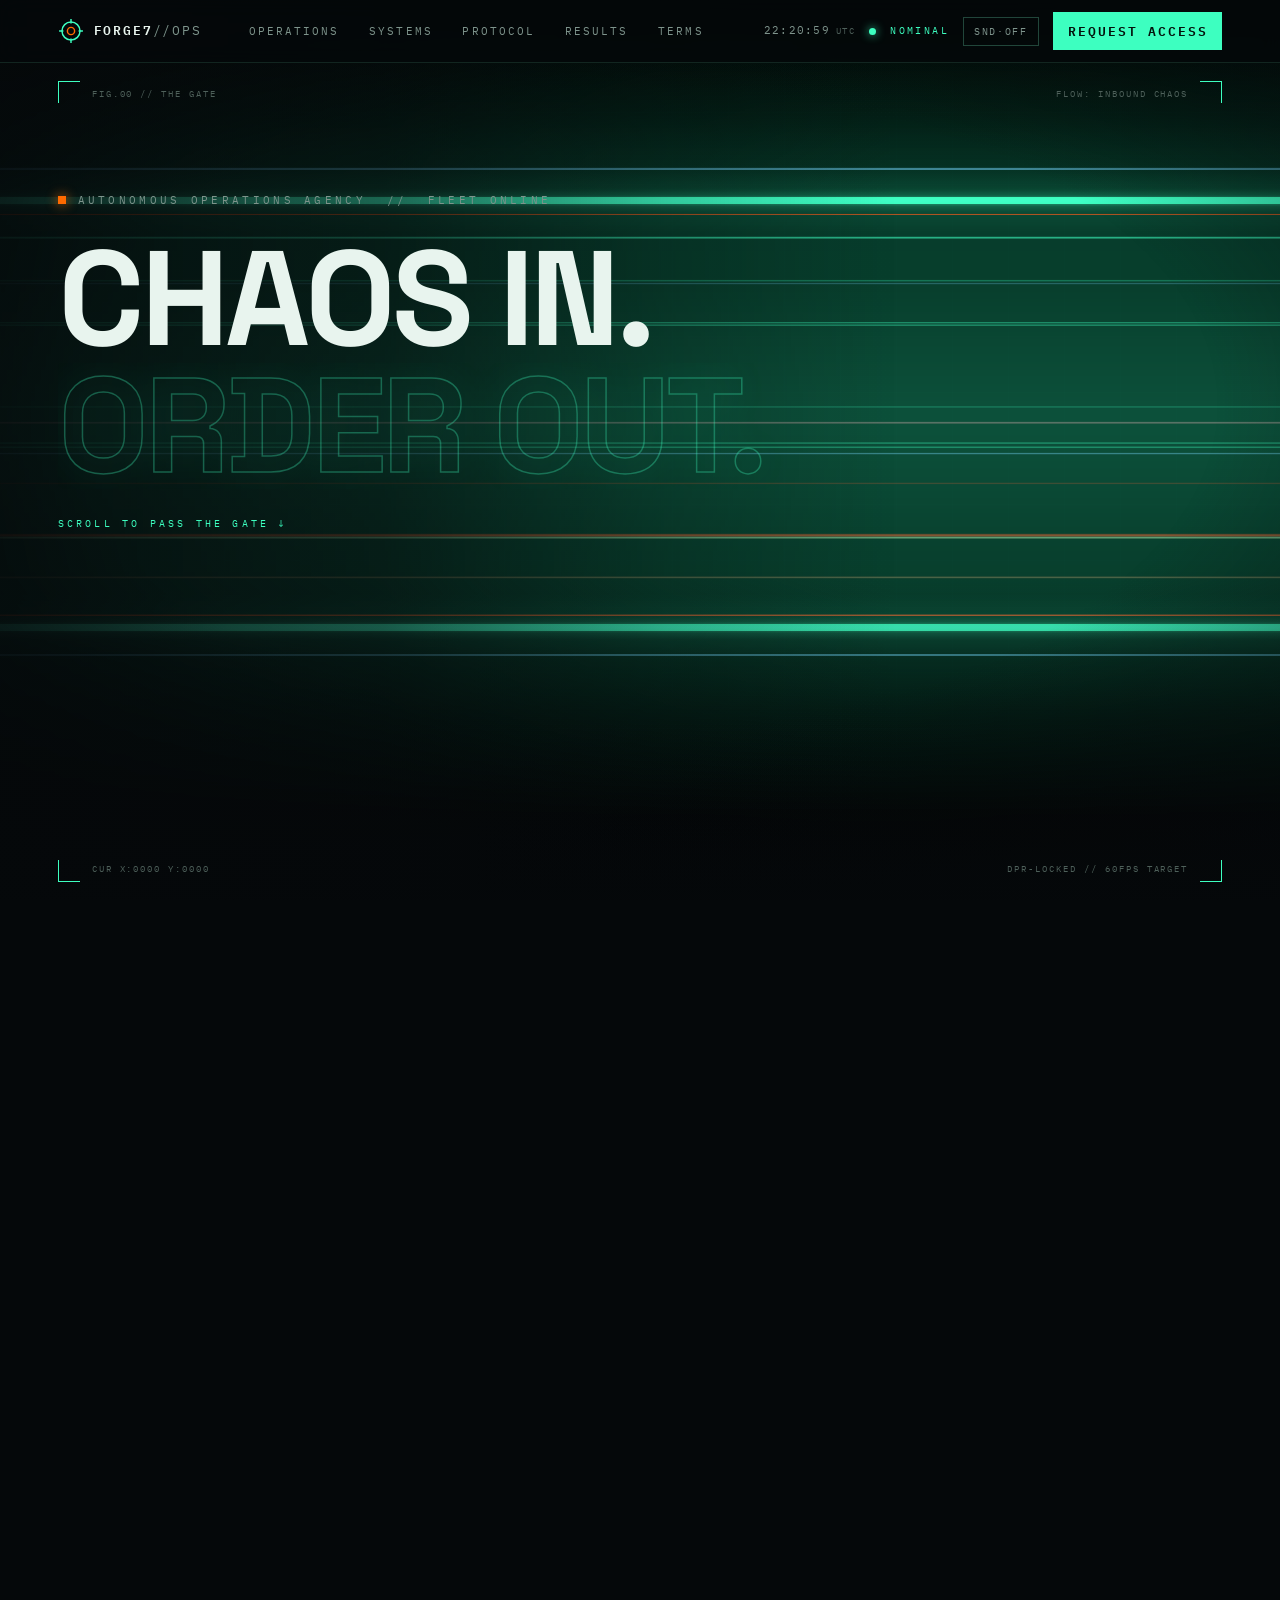
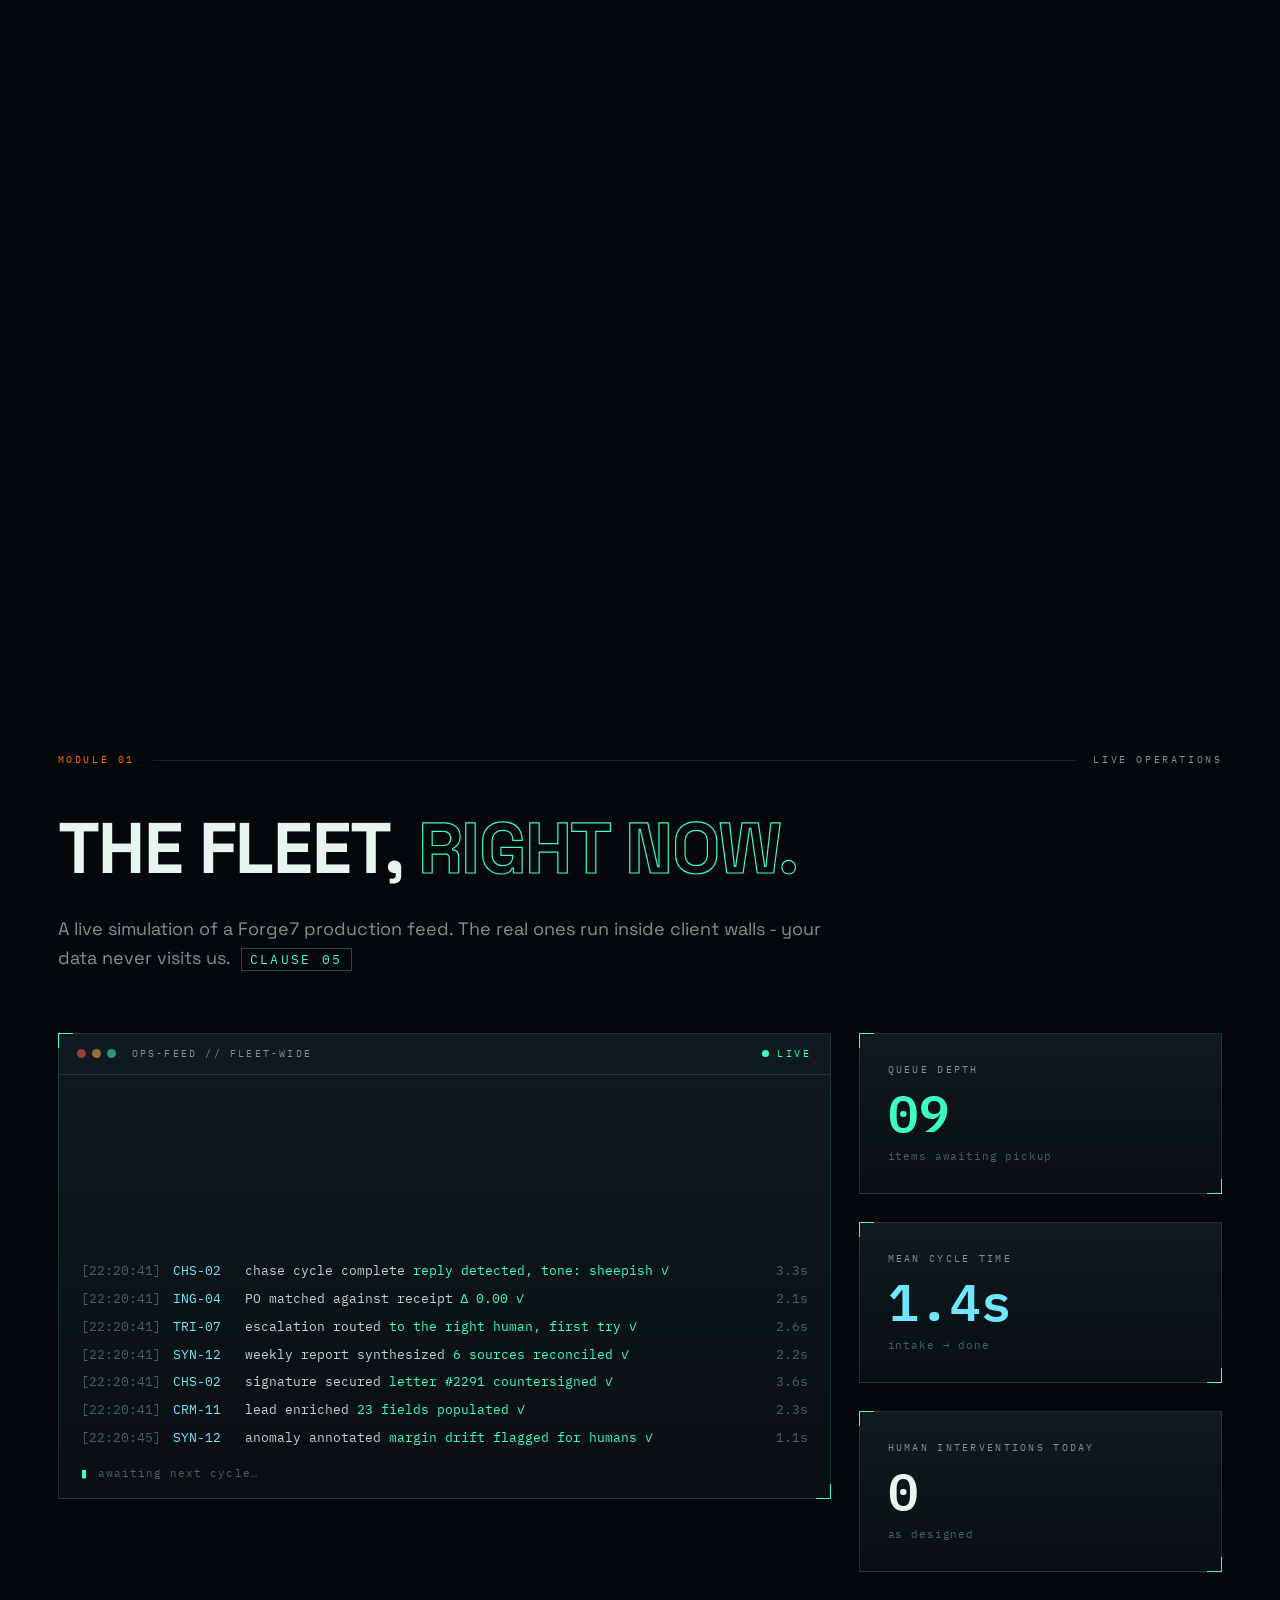
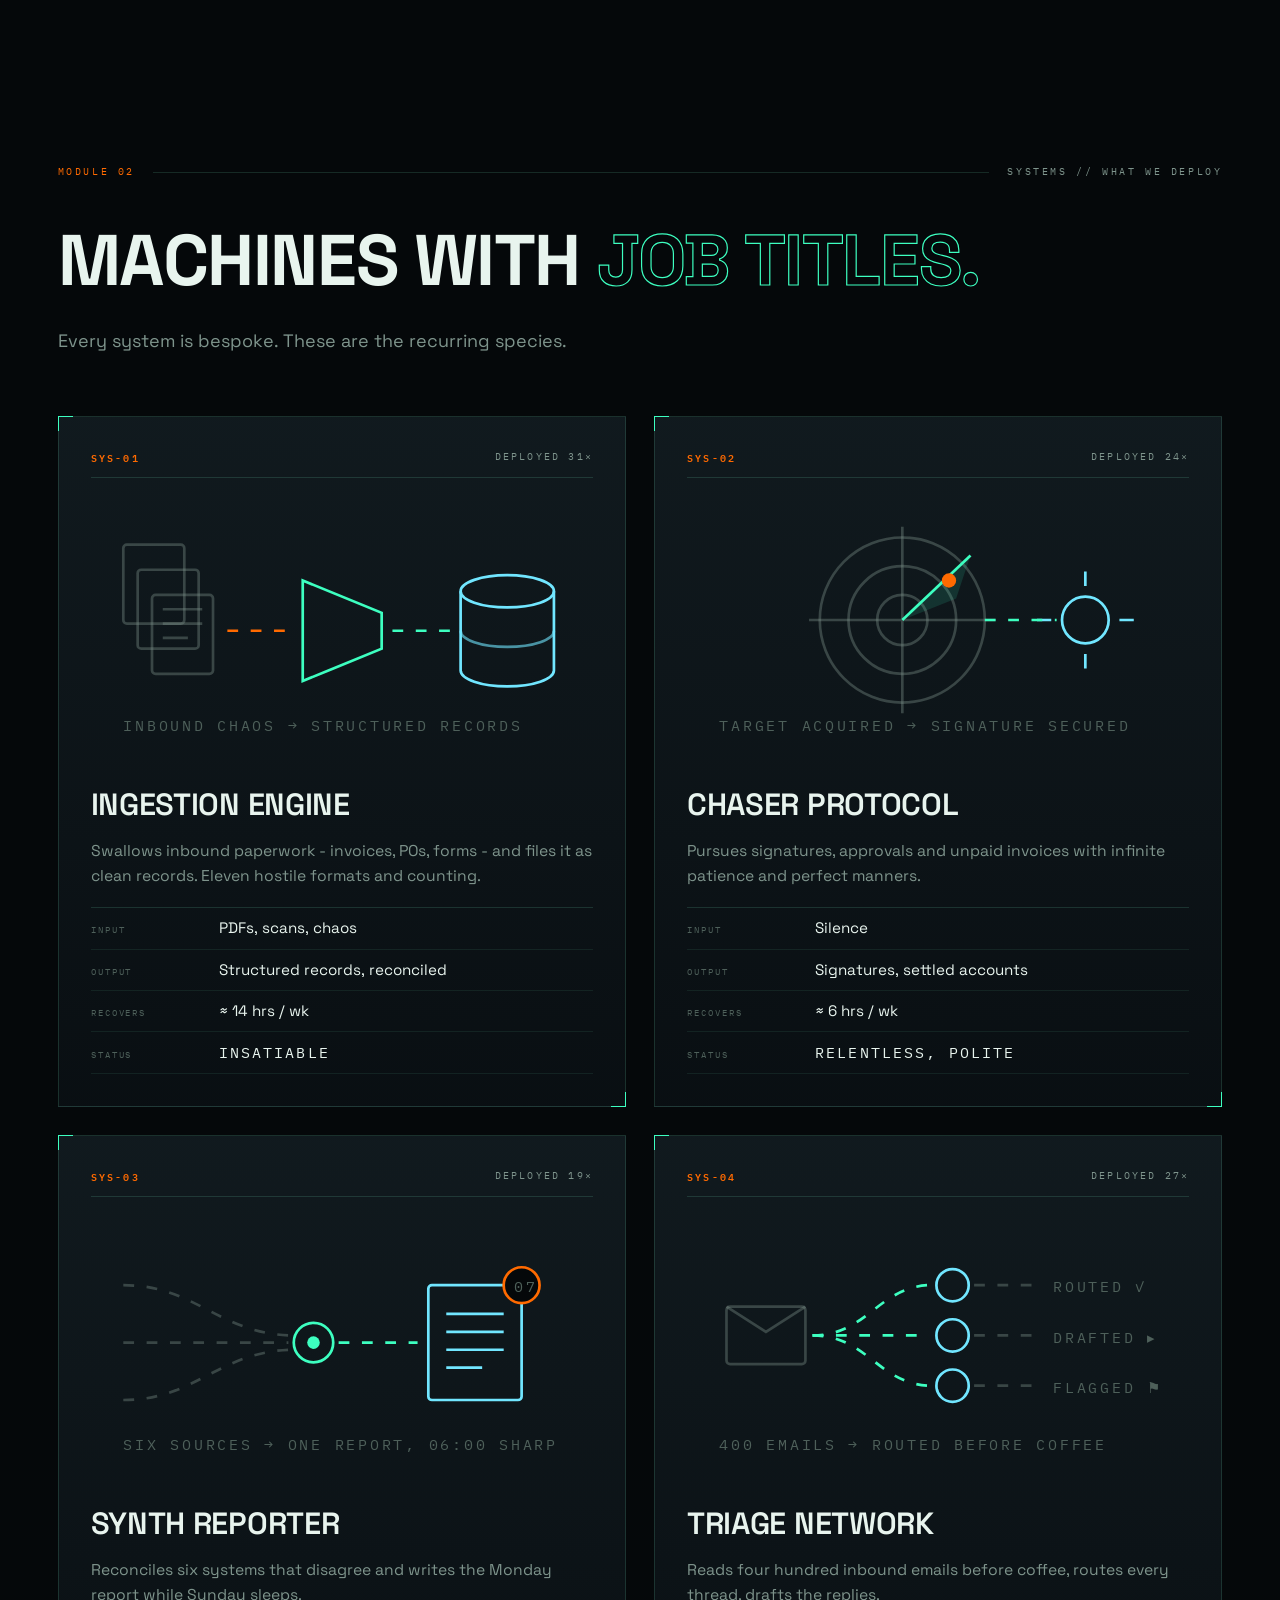
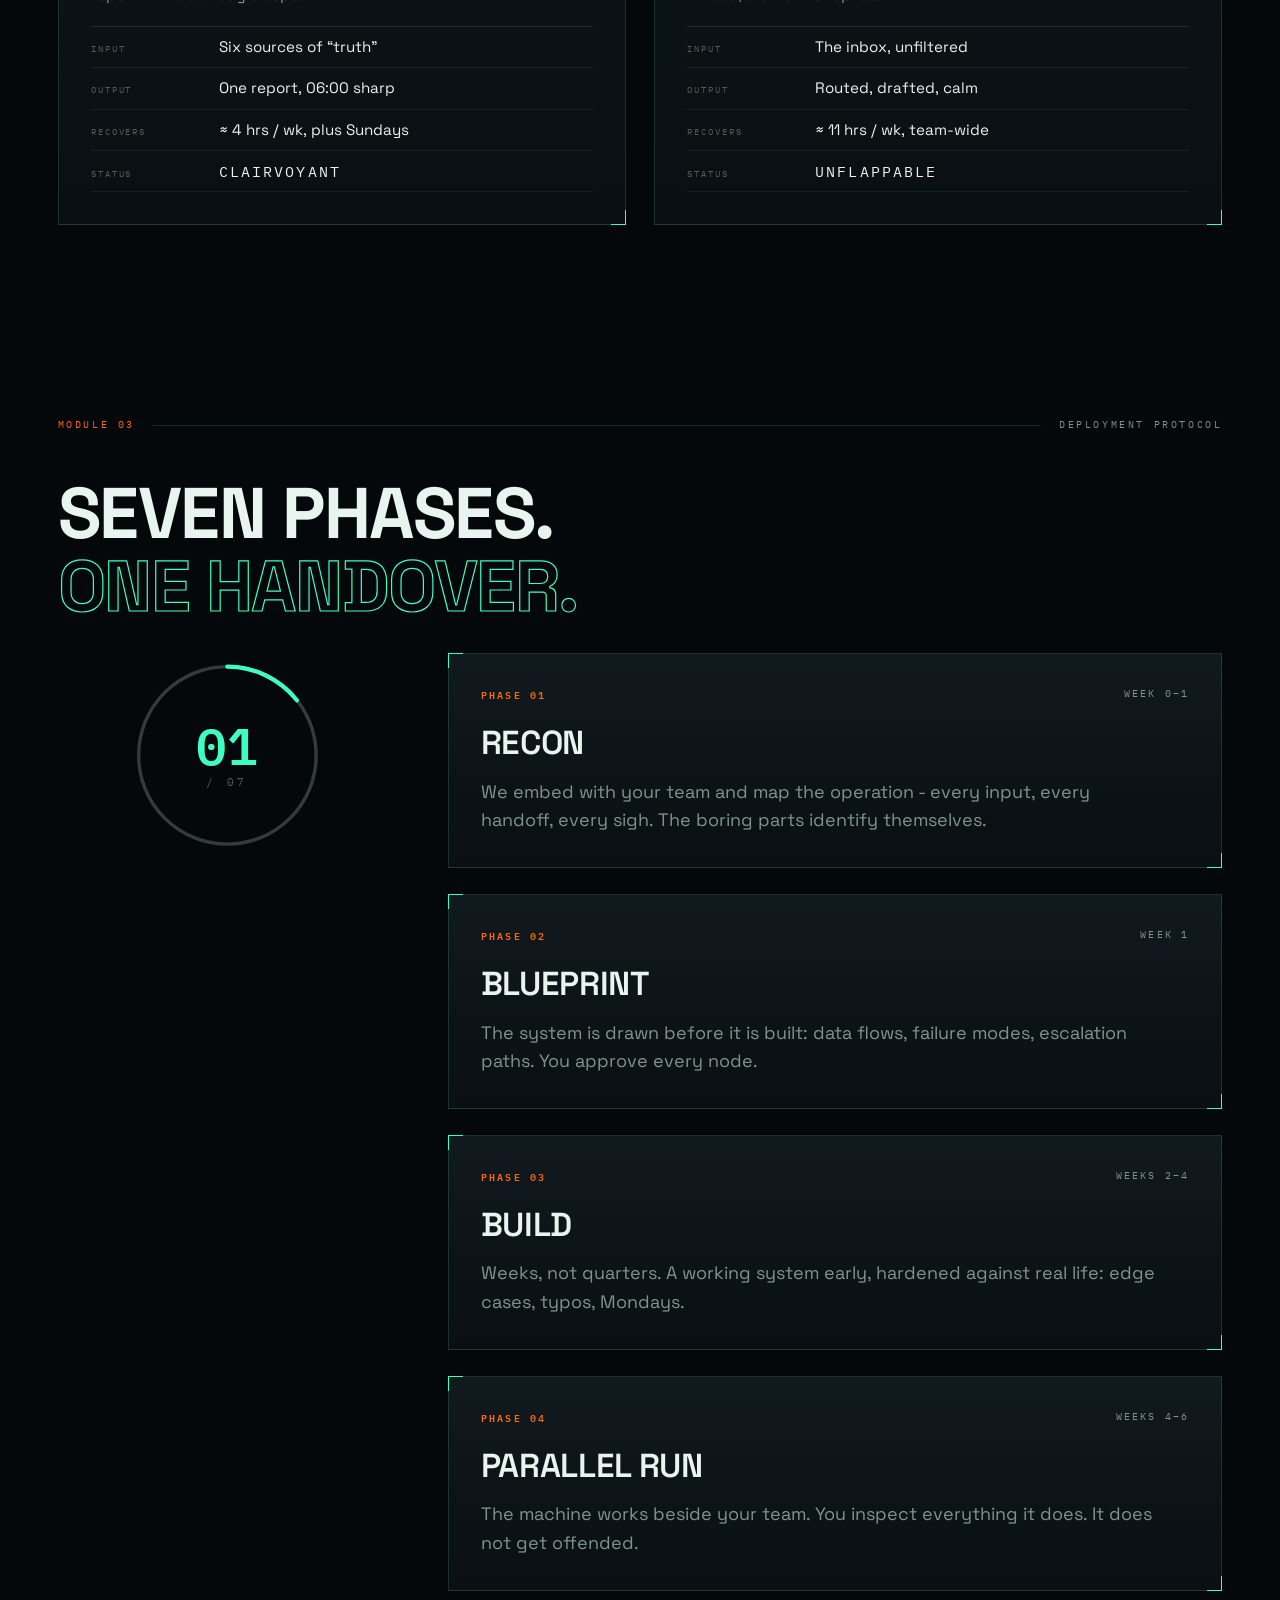
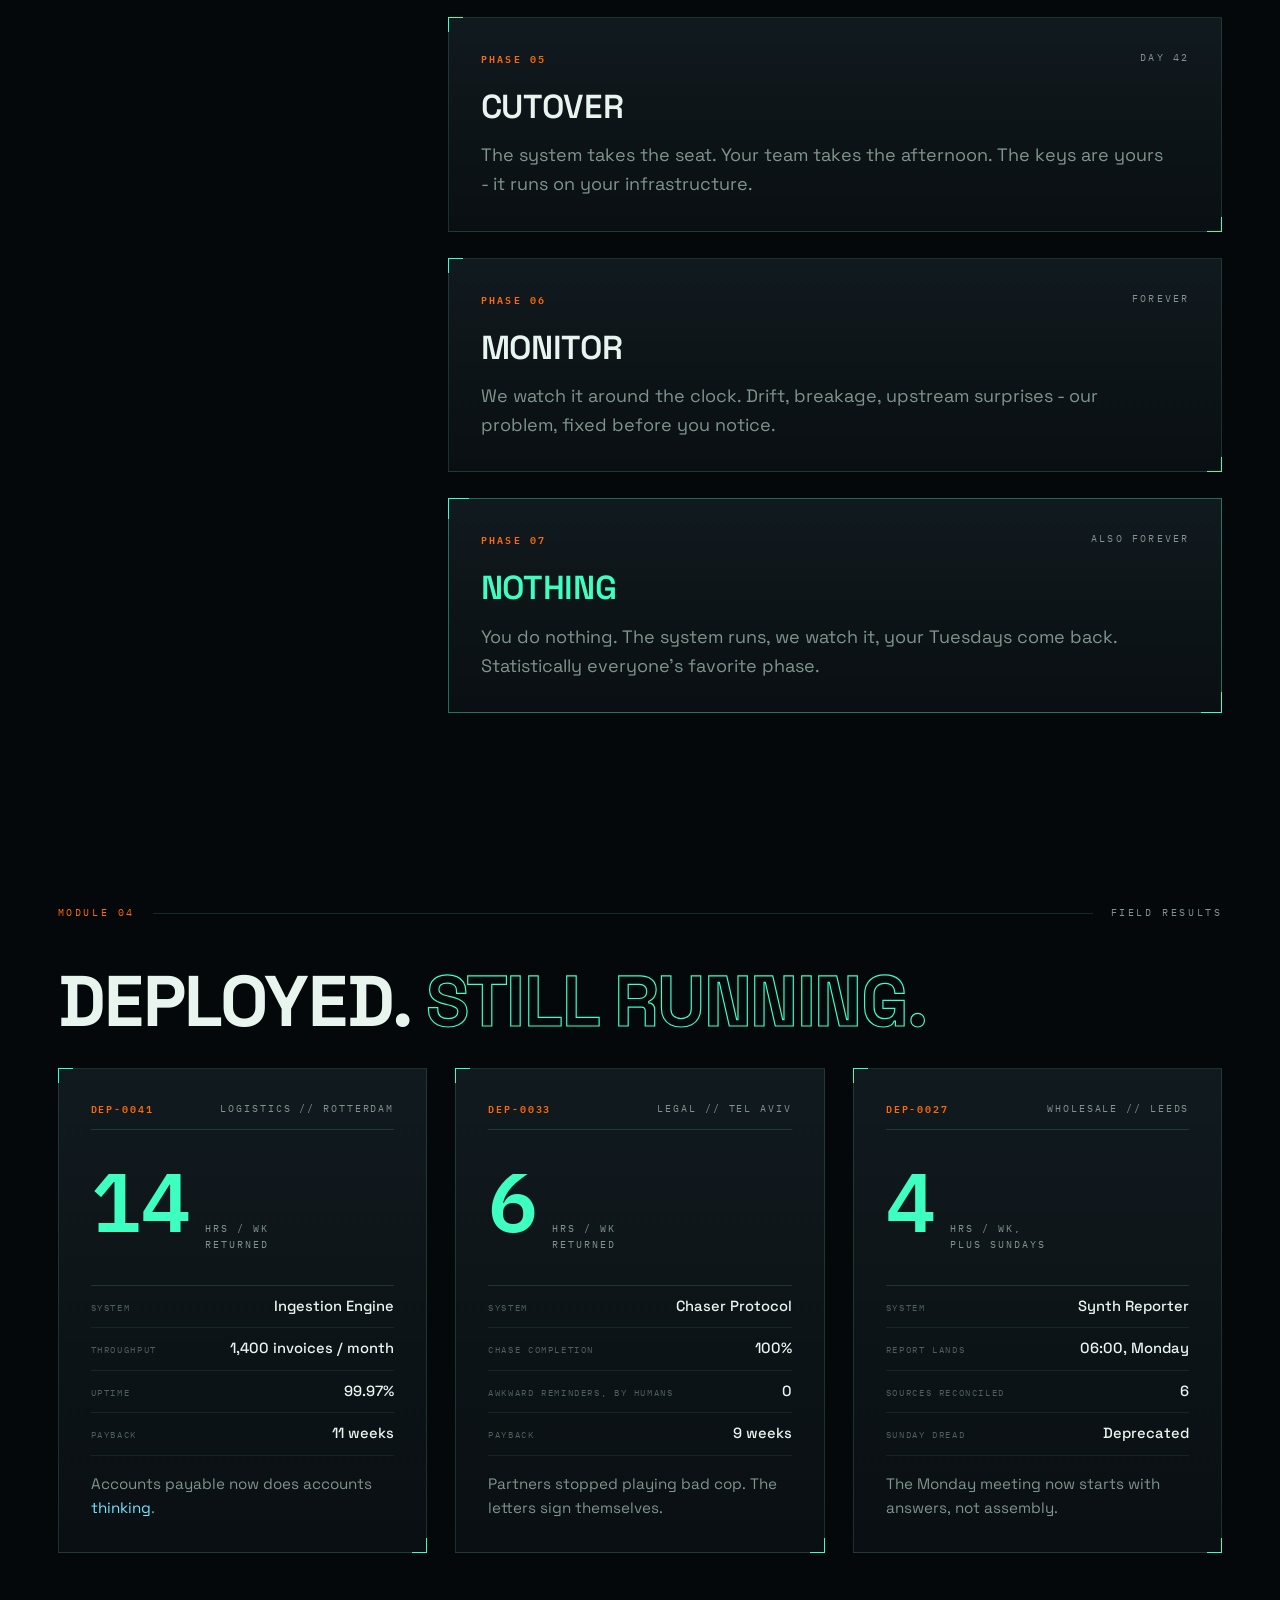
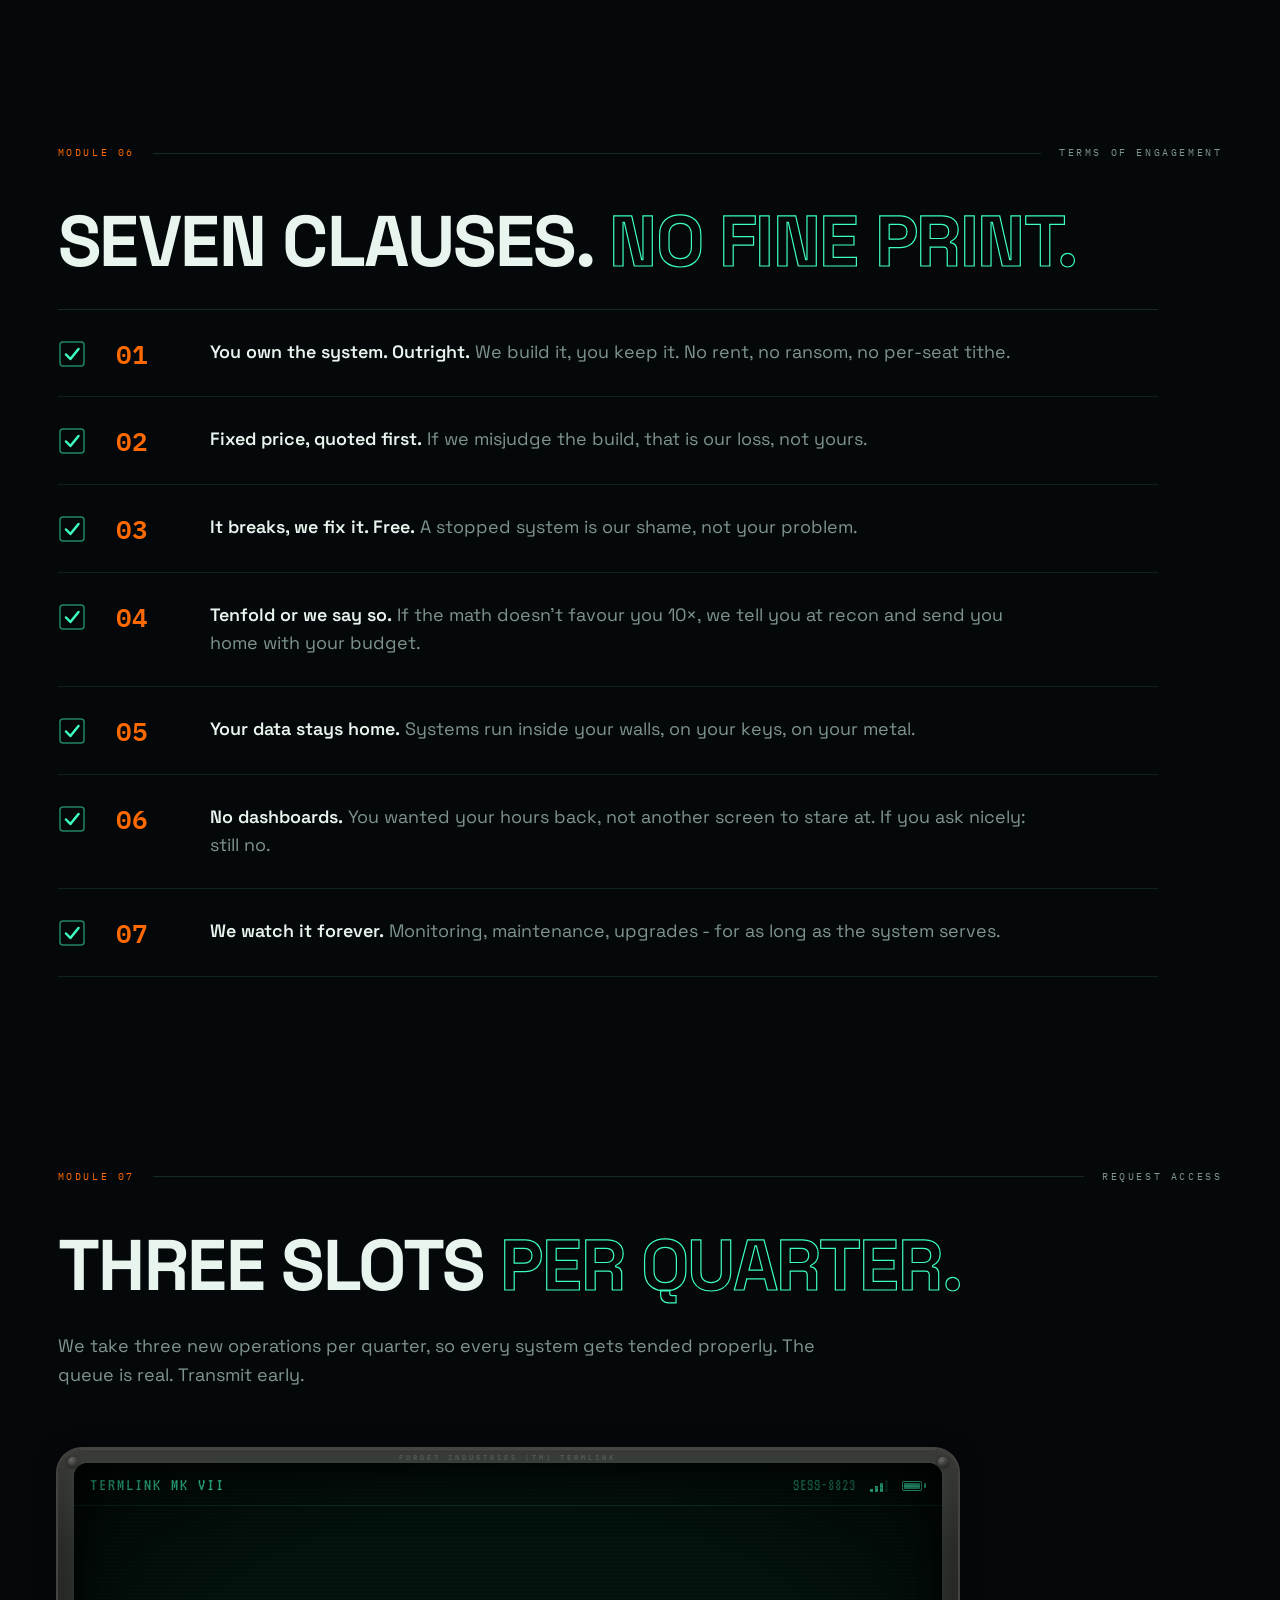
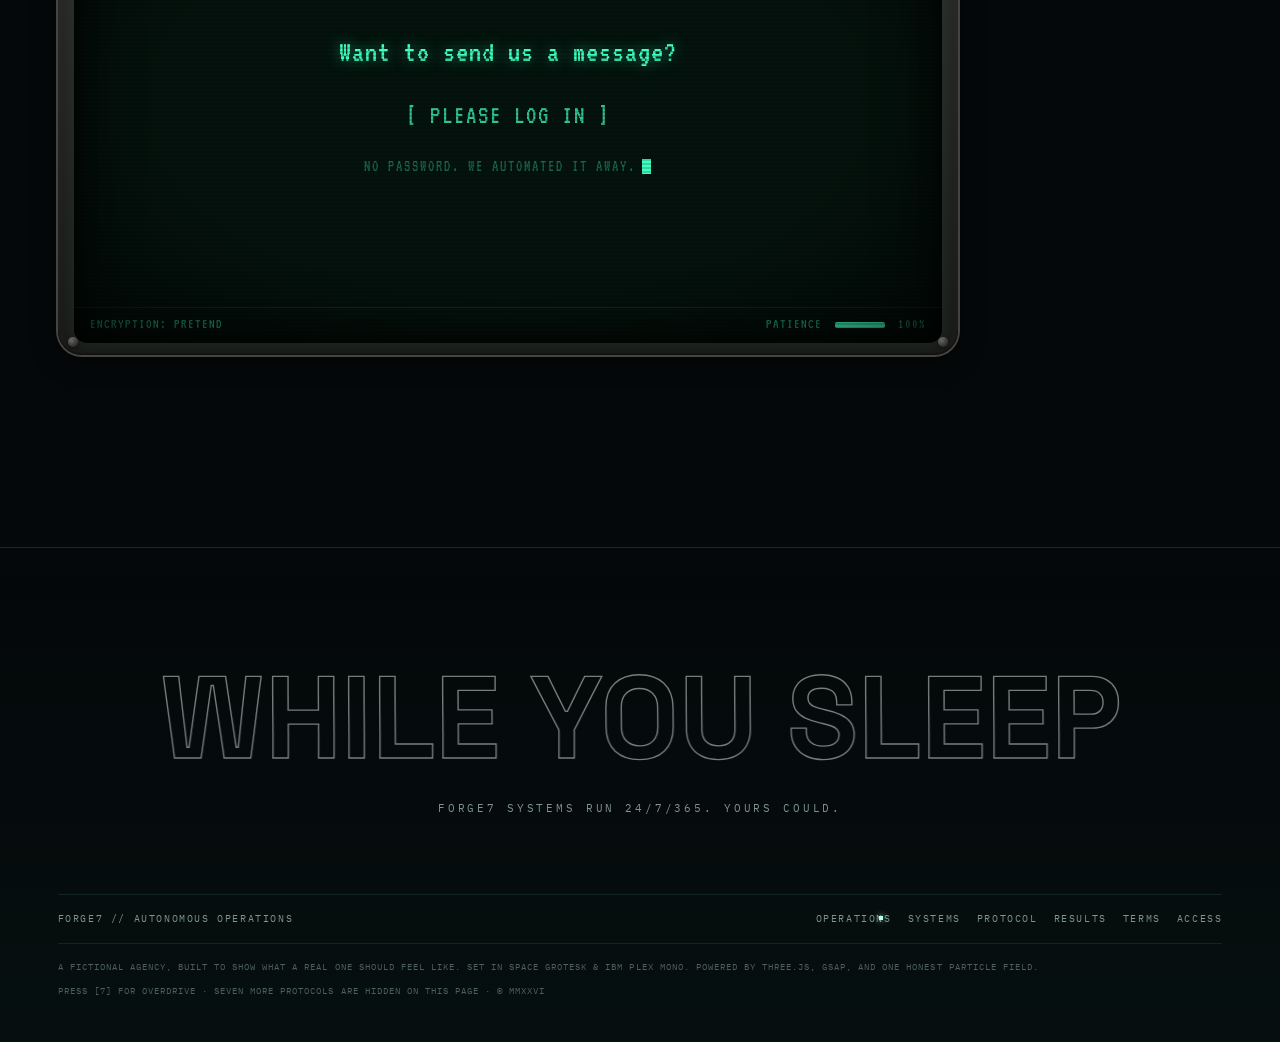
==== commit 5ffe3c67: "TERMLINK device terminal (Pip-Boy style); park the pipeline game Module 07 rebuilt as a hardware ter" ====
--- a/index.html
+++ b/index.html
@@ -16,7 +16,7 @@
   <link rel="icon" href="data:image/svg+xml,%3Csvg xmlns='http://www.w3.org/2000/svg' viewBox='0 0 64 64'%3E%3Crect width='64' height='64' fill='%2305080A'/%3E%3Ccircle cx='32' cy='32' r='22' fill='none' stroke='%233DFFC0' stroke-width='3'/%3E%3Ccircle cx='32' cy='32' r='9' fill='none' stroke='%23FF6A00' stroke-width='3'/%3E%3Cpath d='M32 2v8M32 54v8M2 32h8M54 32h8' stroke='%233DFFC0' stroke-width='3'/%3E%3C/svg%3E" />
   <link rel="preconnect" href="https://fonts.googleapis.com" />
   <link rel="preconnect" href="https://fonts.gstatic.com" crossorigin />
-  <link href="https://fonts.googleapis.com/css2?family=Space+Grotesk:wght@400;500;600;700&family=IBM+Plex+Mono:ital,wght@0,400;0,500;0,600;1,400&display=swap" rel="stylesheet" />
+  <link href="https://fonts.googleapis.com/css2?family=Space+Grotesk:wght@400;500;600;700&family=IBM+Plex+Mono:ital,wght@0,400;0,500;0,600;1,400&family=VT323&display=swap" rel="stylesheet" />
   <link rel="stylesheet" href="css/styles.css" />
 </head>
 <body>
@@ -46,7 +46,6 @@
       <a href="#systems">Systems</a>
       <a href="#protocol">Protocol</a>
       <a href="#deployments">Results</a>
-      <a href="#drill">Drill</a>
       <a href="#terms">Terms</a>
     </nav>
     <div class="bar__status">
@@ -444,56 +443,51 @@
       </div>
     </section>
 
-    <!-- ============ MODULE 05 · THE TRAINING FLOOR ============ -->
-    <section class="mod wrap" id="drill" aria-labelledby="drillTitle">
+    <!-- ============ MODULE 05 · THE ASSEMBLY FLOOR ============
+         Parked for redesign - the pipeline game is hidden until we
+         revisit it. Code lives in js/pipeline.js. -->
+    <section class="mod wrap" id="drill" aria-labelledby="drillTitle" hidden>
       <header class="mod__head" data-reveal>
         <span class="mod__id">MODULE 05</span>
         <span class="mod__rule" aria-hidden="true"></span>
         <span class="mod__name">THE TRAINING FLOOR</span>
       </header>
-      <h2 class="mod__title" id="drillTitle" data-reveal>Feel <em>the chore.</em></h2>
+      <h2 class="mod__title" id="drillTitle" data-reveal>Build <em>the machine.</em></h2>
       <p class="mod__sub" data-reveal>
-        Before the fleet takes a job, a human maps it by hand - so here’s a taste.
-        Misplaced records litter the floor. Push every crate onto its slot.
-        Then press <b>AUTO-RUN</b> and watch the machine be insufferable about it.
+        Records pour from the intake. The archive only takes them <b>validated</b>;
+        spam wants the shredder. Place the parts, press <b>RUN</b>, and keep your
+        hands off - that’s the whole product. Or press <b>AUTO-DESIGN</b> and watch
+        the fleet do your job in under a second.
       </p>
 
-      <div class="drill panel" data-reveal>
+      <div class="pipe panel" data-reveal>
         <div class="console__bar">
           <span class="console__dots" aria-hidden="true"><i></i><i></i><i></i></span>
-          <span class="console__name">SIM-SOKO // WAREHOUSE FLOOR 7</span>
-          <span class="drill__level" id="drillLevel">LEVEL I / III</span>
-        </div>
-
-        <div class="drill__layout">
-          <button class="drill__stage" id="drillStage" type="button"
-            aria-label="Sokoban training drill. Use arrow keys or W A S D to push crates onto slots. Z undoes, R resets.">
-            <div class="drill__board" id="drillBoard"></div>
-            <span class="drill__takeover" aria-hidden="true">CLICK / TAP TO TAKE CONTROL</span>
-          </button>
-
-          <aside class="drill__side">
-            <div class="drill__hud">
-              <div><span class="tele__label">MOVES</span><span class="drill__stat" id="drillMoves">000</span></div>
-              <div><span class="tele__label">PUSHES</span><span class="drill__stat" id="drillPushes">00</span></div>
+          <span class="console__name">SIM-PIPE // ASSEMBLY FLOOR 7</span>
+          <span class="pipe__level" id="pipeLevel">LEVEL I / III</span>
+        </div>
+
+        <div class="pipe__layout">
+          <div class="pipe__stage">
+            <div class="pipe__board" id="pipeBoard"
+              role="application"
+              aria-label="Pipeline builder. Select a part from the tray, then click a board cell to place it. Click a placed router to rotate it. Press RUN to start the flow."></div>
+          </div>
+
+          <aside class="pipe__side">
+            <p class="pipe__status" id="pipeStatus" aria-live="polite"></p>
+            <div class="pipe__tray" id="pipeTray" aria-label="Parts tray"></div>
+            <p class="pipe__note" id="pipeNote" aria-live="polite"></p>
+            <div class="pipe__actions">
+              <button class="btn btn--solid pipe__btn" id="pipeRun" type="button">RUN ▸</button>
+              <button class="btn btn--ghost pipe__btn" id="pipeClear" type="button">Clear</button>
+              <button class="btn btn--ghost pipe__btn" id="pipeAuto" type="button">⚡ Auto-design</button>
+              <button class="btn btn--solid pipe__btn" id="pipeNext" type="button" hidden>Next level ▸</button>
             </div>
-            <p class="drill__note" id="drillNote" aria-live="polite"></p>
-            <div class="drill__actions">
-              <button class="btn btn--ghost drill__btn" id="drillUndo" type="button">Undo</button>
-              <button class="btn btn--ghost drill__btn" id="drillReset" type="button">Reset</button>
-              <button class="btn btn--solid drill__btn" id="drillAuto" type="button">Auto-run ▸</button>
-              <button class="btn btn--solid drill__btn" id="drillNext" type="button" hidden>Next level ▸</button>
-            </div>
-            <p class="drill__keys" aria-hidden="true">ARROWS / WASD · Z UNDO · R RESET · SWIPE ON TOUCH</p>
-            <div class="drill__scores" id="drillScores" hidden>
+            <p class="pipe__keys" aria-hidden="true">SELECT A PART · CLICK TO PLACE · CLICK A ROUTER TO ROTATE</p>
+            <div class="pipe__scores" id="pipeScores" hidden>
               <span class="tele__label">FLOOR RECORDS · THIS LEVEL</span>
               <ol></ol>
-            </div>
-            <div class="drill__pad" aria-hidden="true">
-              <button data-drill-dir="U" type="button" tabindex="-1">▲</button>
-              <button data-drill-dir="L" type="button" tabindex="-1">◀</button>
-              <button data-drill-dir="D" type="button" tabindex="-1">▼</button>
-              <button data-drill-dir="R" type="button" tabindex="-1">▶</button>
             </div>
           </aside>
         </div>
@@ -582,47 +576,46 @@
         The queue is real. Transmit early.
       </p>
 
-      <form class="term panel" id="accessForm" novalidate data-reveal>
-        <div class="console__bar">
-          <span class="console__dots" aria-hidden="true"><i></i><i></i><i></i></span>
-          <span class="console__name">ACCESS-REQUEST // SECURE CHANNEL</span>
-          <span class="term__sess" id="sessId">SESS-0000</span>
-        </div>
-
-        <div class="term__body">
-          <div class="term__field">
-            <label for="fName">&gt; operator_name:</label>
-            <input id="fName" name="name" type="text" autocomplete="name" placeholder="B. Cartwright" required />
-          </div>
-          <div class="term__field">
-            <label for="fChannel">&gt; callback_channel:</label>
-            <input id="fChannel" name="email" type="email" autocomplete="email" placeholder="you@yourfirm.com" required />
-          </div>
-          <div class="term__field term__field--area">
-            <label for="fChore">&gt; the_chore, described_plainly:</label>
-            <textarea id="fChore" name="chore" rows="4" placeholder="Every Monday I export three reports, merge them by hand, fix the dates, and email the result to four people who never reply…" required></textarea>
-          </div>
-          <div class="term__field term__field--small">
-            <label for="fHours">&gt; hours_lost_weekly:</label>
-            <input id="fHours" name="hours" type="number" min="1" max="80" placeholder="6" required />
-          </div>
-
-          <p class="term__error" id="accessError" role="alert" hidden>
-            ERR // ALL FIELDS REQUIRED. THE MACHINES ARE STRICT ABOUT INPUTS.
-          </p>
-
-          <div class="term__actions">
-            <button class="btn btn--solid term__send" id="transmitBtn" type="submit">TRANSMIT&nbsp;▸</button>
-            <span class="term__hint">RESPONSE &lt; 24H // A HUMAN REPLIES. THE MACHINES STAY BUSY.</span>
-          </div>
-        </div>
-
-        <div class="term__done" id="accessDone" hidden>
-          <p class="term__done-line"><span class="term__ok">✓ REQUEST QUEUED</span> // ACK &lt; 24H</p>
-          <p class="term__done-sub">Transmission <b id="sessEcho">SESS-0000</b> received. A smith is being woken.
-          Keep the chore warm - it has weeks to live.</p>
-        </div>
-      </form>
+      <div class="term" id="accessTerm" data-reveal>
+        <div class="term__frame">
+          <span class="term__framelabel" aria-hidden="true">FORGE7 INDUSTRIES (TM) TERMLINK</span>
+          <i class="term__screw term__screw--bl" aria-hidden="true"></i>
+          <i class="term__screw term__screw--br" aria-hidden="true"></i>
+
+          <div class="term__screen">
+            <div class="term__topbar" aria-hidden="true">
+              <span class="term__model">TERMLINK MK VII</span>
+              <span class="term__topright">
+                <span id="sessId">SESS-0000</span>
+                <span class="term__signal"><i></i><i></i><i></i><i class="off"></i></span>
+                <span class="term__battery"><i class="term__battery-body"><i class="term__battery-fill"></i></i><i class="term__battery-tip"></i></span>
+              </span>
+            </div>
+
+            <div class="term__content">
+              <div class="term__lock" id="termLock">
+                <p class="term__lock-sub">Want to send us a message?</p>
+                <button class="term__login" id="termLogin" type="button">[ PLEASE LOG IN ]</button>
+                <p class="term__lock-hint">NO PASSWORD. WE AUTOMATED IT AWAY.<span class="term__cursor" aria-hidden="true"></span></p>
+              </div>
+
+              <div class="term__console" id="termConsole" hidden>
+                <div class="term__lines" id="termLines" aria-live="polite"></div>
+                <form class="term__inputrow" id="termInputRow">
+                  <label class="term__prompt" for="termInput" id="termPrompt">&gt;</label>
+                  <input id="termInput" type="text" autocomplete="off" autocapitalize="off"
+                    spellcheck="false" enterkeyhint="send" aria-label="Terminal input. Answer the question above and press enter." />
+                </form>
+              </div>
+            </div>
+
+            <div class="term__bottombar" aria-hidden="true">
+              <span>ENCRYPTION: PRETEND</span>
+              <span>PATIENCE <i class="term__hp"><i></i></i> 100%</span>
+            </div>
+          </div>
+        </div>
+      </div>
     </section>
 
   </main>
@@ -637,7 +630,7 @@
       <div class="foot__row">
         <span>FORGE7 // AUTONOMOUS OPERATIONS</span>
         <nav class="foot__nav" aria-label="Footer">
-          <a href="#operations">Operations</a><a href="#systems">Systems</a><a href="#protocol">Protocol</a><a href="#deployments">Results</a><a href="#drill">Drill</a><a href="#terms">Terms</a><a href="#access">Access</a>
+          <a href="#operations">Operations</a><a href="#systems">Systems</a><a href="#protocol">Protocol</a><a href="#deployments">Results</a><a href="#terms">Terms</a><a href="#access">Access</a>
         </nav>
       </div>
       <div class="foot__row foot__row--fine">
--- a/css/styles.css
+++ b/css/styles.css
@@ -829,187 +829,115 @@
   .clause__id { display: none; }
 }
 
-/* ---- module 05: the training floor (sokoban drill) ----------------------- */
-.drill { max-width: 1100px; }
-.drill__level {
+/* ---- module 05: the assembly floor (pipeline builder) ---------------------- */
+.pipe { max-width: 1180px; }
+.pipe__level {
   margin-left: auto;
   font-family: var(--font-mono);
   font-size: 10px;
   letter-spacing: 0.2em;
   color: var(--phos);
 }
-.drill__layout {
-  display: grid;
-  grid-template-columns: minmax(0, 1.35fr) minmax(240px, 0.85fr);
+.pipe__layout {
+  display: grid;
+  grid-template-columns: minmax(0, 1.5fr) minmax(260px, 0.9fr);
   gap: clamp(18px, 3vw, 36px);
   padding: clamp(18px, 2.6vw, 32px);
   align-items: start;
 }
-.drill__stage {
-  appearance: none;
+.pipe__stage {
   border: 1px solid rgba(125, 255, 205, 0.18);
   background: rgba(4, 7, 9, 0.7);
-  padding: clamp(10px, 1.6vw, 18px);
-  cursor: pointer;
-  position: relative;
-  display: block;
-  width: 100%;
-  transition: border-color 0.25s, box-shadow 0.25s;
-}
-.drill__stage.is-live {
-  border-color: rgba(61, 255, 192, 0.55);
-  box-shadow: 0 0 36px -10px rgba(61, 255, 192, 0.3);
-  cursor: default;
-}
-.drill__stage:focus-visible { outline: 1.5px dashed var(--phos); outline-offset: 6px; }
-.drill__takeover {
-  position: absolute;
-  inset: auto 0 -1px;
-  padding: 8px;
-  background: rgba(61, 255, 192, 0.08);
-  font-family: var(--font-mono);
-  font-size: 9px;
-  letter-spacing: 0.28em;
-  color: var(--phos);
-  transition: opacity 0.25s;
-}
-.drill__stage.is-live .drill__takeover { opacity: 0; }
-.drill__board {
+  padding: clamp(8px, 1.4vw, 14px);
+}
+.pipe__board {
   position: relative;
   width: 100%;
-  /* aspect-ratio set per level from JS */
-}
-.drill__board > div { position: absolute; }
-.drill__floor {
-  border: 1px solid rgba(122, 255, 210, 0.05);
-}
-.drill__wall {
-  background: linear-gradient(180deg, #131C22, #0A1014);
-  border: 1px solid rgba(125, 255, 205, 0.1);
-  box-shadow: inset 0 2px 0 rgba(125, 255, 205, 0.06);
-}
-.drill__slot {
-  border: 1.5px dashed rgba(61, 255, 192, 0.55);
-  outline: 0;
-  box-shadow: inset 0 0 14px rgba(61, 255, 192, 0.12);
-  scale: 0.78;
-}
-.drill__crate {
-  background: linear-gradient(180deg, rgba(255, 106, 0, 0.22), rgba(255, 106, 0, 0.1));
-  border: 1.5px solid var(--heat);
-  box-shadow: 0 0 18px -6px rgba(255, 106, 0, 0.55);
-  scale: 0.86;
-  z-index: 2;
-}
-/* NOTE: bars are absolute so their % resolves against the crate,
-   not the board (padding-% would resolve against the board). */
-.drill__crate i {
+  --tile: 48px;
+}
+.pipe__board.is-running { cursor: not-allowed; }
+.pipe__cell, .pipe__rec {
   position: absolute;
-  left: 22%;
-  right: 22%;
-  height: 2px;
-  background: rgba(255, 180, 84, 0.8);
-}
-.drill__crate i:first-child { top: 36%; }
-.drill__crate i:last-child { top: 58%; }
-.drill__crate.is-slotted {
-  background: linear-gradient(180deg, rgba(61, 255, 192, 0.2), rgba(61, 255, 192, 0.08));
-  border-color: var(--phos);
-  box-shadow: 0 0 22px -4px rgba(61, 255, 192, 0.6);
-}
-.drill__crate.is-slotted i { background: rgba(61, 255, 192, 0.8); }
-.drill__bot {
-  z-index: 3;
+  width: var(--tile);
+  height: var(--tile);
+  left: calc(var(--cx) * var(--tile));
+  top: calc(var(--cy) * var(--tile));
   display: grid;
   place-items: center;
 }
-.drill__bot-ring {
-  position: absolute;
-  width: 64%;
-  height: 64%;
-  border: 2px solid var(--cyan);
-  border-radius: 50%;
-  box-shadow: 0 0 16px -2px rgba(113, 230, 255, 0.7);
-  animation: bot-idle 2.2s ease-in-out infinite;
-}
-.drill__bot-core {
-  width: 18%;
-  height: 18%;
-  border-radius: 50%;
-  background: var(--cyan);
-}
-@keyframes bot-idle { 50% { transform: scale(0.92); } }
-.drill.is-auto .drill__bot-ring, .drill__board.is-auto .drill__bot-ring {
-  border-color: var(--heat);
-  box-shadow: 0 0 22px -2px rgba(255, 106, 0, 0.9);
-  animation-duration: 0.5s;
-}
-.drill__board.is-auto .drill__bot-core { background: var(--heat); }
-.drill__board.is-won { animation: floor-won 0.9s ease-out; }
+.pipe__floor { border: 1px solid rgba(122, 255, 210, 0.06); }
+.pipe__board:not(.is-running) .pipe__floor:hover { background: rgba(61, 255, 192, 0.05); cursor: copy; }
+.pipe__wall .sprT { color: var(--dimmer); }
+.pipe__intake .sprT { color: var(--warn); filter: drop-shadow(0 0 8px rgba(255, 180, 84, 0.5)); }
+.pipe__db .sprT { color: var(--cyan); filter: drop-shadow(0 0 8px rgba(113, 230, 255, 0.5)); }
+.pipe__part { cursor: pointer; z-index: 2; }
+.pipe__part .sprT { color: var(--phos); filter: drop-shadow(0 0 7px rgba(61, 255, 192, 0.45)); }
+.pipe__part--shred .sprT { color: var(--alert); filter: drop-shadow(0 0 7px rgba(255, 92, 92, 0.45)); }
+.pipe__part--triage .sprT { color: var(--warn); filter: drop-shadow(0 0 7px rgba(255, 180, 84, 0.45)); }
+.pipe__rec { z-index: 3; pointer-events: none; }
+.pipe__rec .sprT { width: 72%; height: 72%; color: var(--heat); filter: drop-shadow(0 0 8px rgba(255, 106, 0, 0.6)); }
+.pipe__rec.is-spam .sprT { color: var(--alert); filter: drop-shadow(0 0 8px rgba(255, 92, 92, 0.6)); }
+.pipe__rec.is-stamped .sprT { color: var(--phos); filter: drop-shadow(0 0 9px rgba(61, 255, 192, 0.7)); }
+.pipe__rec.is-error .sprT { color: var(--alert); }
+.pipe__board.is-won { animation: floor-won 0.9s ease-out; }
 @keyframes floor-won {
   0% { filter: brightness(1); }
   18% { filter: brightness(1.9) saturate(1.4); }
   100% { filter: brightness(1); }
 }
 
-.drill__side { display: grid; gap: 16px; align-content: start; }
-.drill__hud {
-  display: grid;
-  grid-template-columns: 1fr 1fr;
-  gap: 12px;
-}
-.drill__hud > div {
-  display: grid;
-  gap: 6px;
+.pipe__side { display: grid; gap: 16px; align-content: start; }
+.pipe__status {
+  font-family: var(--font-mono);
+  font-size: clamp(11px, 1.2vw, 13px);
+  letter-spacing: 0.08em;
+  color: var(--dim);
   border: 1px solid rgba(125, 255, 205, 0.14);
   padding: 12px 14px;
 }
-.drill__stat {
-  font-family: var(--font-mono);
-  font-size: clamp(1.5rem, 2.4vw, 2.1rem);
-  font-weight: 600;
-  color: var(--phos);
-  font-variant-numeric: tabular-nums;
-  line-height: 1;
-}
-.drill__note {
-  font-size: 0.95rem;
-  color: var(--dim);
-  min-height: 4.2em;
-}
-.drill__note a { color: var(--phos); text-decoration: underline; text-underline-offset: 3px; }
-.drill__actions { display: flex; flex-wrap: wrap; gap: 10px; }
-.drill__btn { padding: 0.7em 1.1em; font-size: 10.5px; }
-.drill__keys {
+.pipe__status b { color: var(--phos); font-variant-numeric: tabular-nums; }
+.pipe__status b.is-bad, .is-bad { color: var(--alert); }
+.pipe__tray { display: flex; flex-wrap: wrap; gap: 8px; }
+.pipe__chip {
+  appearance: none;
+  display: inline-flex;
+  align-items: center;
+  gap: 8px;
+  background: rgba(61, 255, 192, 0.05);
+  border: 1px solid rgba(61, 255, 192, 0.3);
+  color: var(--text);
+  font-family: var(--font-mono);
+  font-size: 10px;
+  letter-spacing: 0.12em;
+  padding: 7px 10px;
+  cursor: pointer;
+  transition: border-color 0.2s, background-color 0.2s, transform 0.15s;
+}
+.pipe__chip .sprT { width: 20px; height: 20px; color: var(--phos); }
+.pipe__chip b { color: var(--cyan); font-weight: 600; }
+.pipe__chip:hover { border-color: var(--phos); transform: translateY(-1px); }
+.pipe__chip.is-armed {
+  background: rgba(61, 255, 192, 0.16);
+  border-color: var(--phos);
+  box-shadow: 0 0 16px -4px rgba(61, 255, 192, 0.5);
+}
+.pipe__chip:disabled { opacity: 0.35; cursor: not-allowed; }
+.pipe__chip--erase { border-color: rgba(255, 92, 92, 0.4); }
+.pipe__chip--erase.is-armed { background: rgba(255, 92, 92, 0.14); border-color: var(--alert); box-shadow: 0 0 16px -4px rgba(255, 92, 92, 0.5); }
+.pipe__note { font-size: 0.93rem; color: var(--dim); min-height: 4.4em; }
+.pipe__note a { color: var(--phos); text-decoration: underline; text-underline-offset: 3px; }
+.pipe__note b { color: var(--text); }
+.pipe__actions { display: flex; flex-wrap: wrap; gap: 10px; }
+.pipe__btn { padding: 0.7em 1.1em; font-size: 10.5px; }
+.pipe__keys {
   font-family: var(--font-mono);
   font-size: 9px;
-  letter-spacing: 0.2em;
+  letter-spacing: 0.18em;
   color: var(--dimmer);
 }
-.drill__pad {
-  display: none;
-  grid-template-areas: ". u ." "l d r";
-  gap: 8px;
-  justify-content: start;
-}
-.drill__pad button {
-  width: 52px;
-  height: 46px;
-  background: rgba(61, 255, 192, 0.06);
-  border: 1px solid rgba(61, 255, 192, 0.35);
-  color: var(--phos);
-  font-size: 14px;
-  cursor: pointer;
-}
-.drill__pad button:active { background: rgba(61, 255, 192, 0.2); }
-.drill__pad button[data-drill-dir="U"] { grid-area: u; }
-.drill__pad button[data-drill-dir="L"] { grid-area: l; }
-.drill__pad button[data-drill-dir="D"] { grid-area: d; }
-.drill__pad button[data-drill-dir="R"] { grid-area: r; }
-
-.drill__scores { display: grid; gap: 10px; border-top: 1px solid var(--panel-edge); padding-top: 14px; }
-.drill__scores ol { list-style: none; display: grid; gap: 6px; }
-.drill__scores li {
+.pipe__scores { display: grid; gap: 10px; border-top: 1px solid var(--panel-edge); padding-top: 14px; }
+.pipe__scores ol { list-style: none; display: grid; gap: 6px; }
+.pipe__scores li {
   display: grid;
   grid-template-columns: minmax(72px, auto) max-content 1fr;
   gap: 12px;
@@ -1020,89 +948,287 @@
   color: var(--dim);
   padding: 4px 6px;
 }
-.drill__scores b { font-weight: 600; color: var(--text); }
-.drill__scores i { font-style: normal; font-variant-numeric: tabular-nums; }
-.drill__scores span { color: var(--dimmer); text-align: right; }
-.drill__scores li.is-machine { color: var(--phos); }
-.drill__scores li.is-machine b, .drill__scores li.is-machine span { color: var(--phos); }
-.drill__scores li.is-you { background: rgba(113, 230, 255, 0.07); outline: 1px solid rgba(113, 230, 255, 0.25); }
-.drill__scores li.is-you b { color: var(--cyan); }
-
-@media (max-width: 880px) {
-  .drill__layout { grid-template-columns: 1fr; }
-  .drill__pad { display: grid; }
-  .drill__keys { display: none; }
-  .drill__note { min-height: 0; }
-}
-@media (prefers-reduced-motion: reduce) {
-  .drill__bot-ring { animation: none; }
-  .drill__board.is-won { animation: none; }
-}
-
-/* ---- module 07: access (terminal form) ---------------------------------- */
-.term { max-width: 980px; }
-.term__sess {
-  margin-left: auto;
-  font-family: var(--font-mono);
-  font-size: 10px;
-  letter-spacing: 0.2em;
-  color: var(--dimmer);
-}
-.term__body { padding: clamp(20px, 3vw, 36px); display: grid; gap: clamp(20px, 2.6vw, 28px); }
-.term__field { display: grid; gap: 10px; }
-.term__field label {
-  font-family: var(--font-mono);
-  font-size: clamp(11px, 1.2vw, 13px);
-  letter-spacing: 0.08em;
-  color: var(--phos);
-}
-.term__field input,
-.term__field textarea {
+.pipe__scores b { font-weight: 600; color: var(--text); }
+.pipe__scores i { font-style: normal; font-variant-numeric: tabular-nums; }
+.pipe__scores span { color: var(--dimmer); text-align: right; }
+.pipe__scores li.is-machine, .pipe__scores li.is-machine b, .pipe__scores li.is-machine span { color: var(--phos); }
+.pipe__scores li.is-you { background: rgba(113, 230, 255, 0.07); outline: 1px solid rgba(113, 230, 255, 0.25); }
+.pipe__scores li.is-you b { color: var(--cyan); }
+
+@media (max-width: 980px) {
+  .pipe__layout { grid-template-columns: 1fr; }
+  .pipe__note { min-height: 0; }
+}
+
+/* tile-sized sprite: sized by the --tile var, tinted by color */
+.sprT {
+  display: block;
+  width: 86%;
+  height: 86%;
+  background-color: currentColor;
+  -webkit-mask-image: url("../assets/sprites/kenney-1bit.png");
+  mask-image: url("../assets/sprites/kenney-1bit.png");
+  -webkit-mask-size: 4900% 2200%;
+  mask-size: 4900% 2200%;
+  -webkit-mask-repeat: no-repeat;
+  mask-repeat: no-repeat;
+  -webkit-mask-position: calc(var(--spr-x) / 48 * 100%) calc(var(--spr-y) / 21 * 100%);
+  mask-position: calc(var(--spr-x) / 48 * 100%) calc(var(--spr-y) / 21 * 100%);
+}
+
+/* ---- sprites (Kenney 1-bit pack, CC0) ------------------------------------
+   The sheet is used as a MASK so background-color tints any sprite to any
+   token color. Sheet grid: 49 x 22 tiles of 16px (784 x 352). */
+.spr {
+  --spr-scale: 3;
+  --spr-x: 0;
+  --spr-y: 0;
+  display: inline-block;
+  width: calc(16px * var(--spr-scale));
+  height: calc(16px * var(--spr-scale));
+  background-color: var(--phos);
+  -webkit-mask-image: url("../assets/sprites/kenney-1bit.png");
+  mask-image: url("../assets/sprites/kenney-1bit.png");
+  -webkit-mask-size: calc(784px * var(--spr-scale)) calc(352px * var(--spr-scale));
+  mask-size: calc(784px * var(--spr-scale)) calc(352px * var(--spr-scale));
+  -webkit-mask-repeat: no-repeat;
+  mask-repeat: no-repeat;
+  -webkit-mask-position: calc(var(--spr-x) * 16px * var(--spr-scale) * -1)
+    calc(var(--spr-y) * 16px * var(--spr-scale) * -1);
+  mask-position: calc(var(--spr-x) * 16px * var(--spr-scale) * -1)
+    calc(var(--spr-y) * 16px * var(--spr-scale) * -1);
+}
+.spr--lock { --spr-x: 0; --spr-y: 10; --spr-scale: 4; }
+
+/* ---- module 07: the access terminal (FORGE7 TERMLINK device) ----------------- */
+.term { max-width: 900px; }
+
+/* hardware bezel */
+.term__frame {
+  position: relative;
+  background: linear-gradient(180deg, #3A3A36 0%, #2A2A28 20%, #1A1A18 100%);
+  border-radius: 24px;
+  padding: 14px 16px 12px;
+  box-shadow:
+    0 0 0 2px #444440,
+    0 4px 24px rgba(0, 0, 0, 0.6),
+    inset 0 1px 0 rgba(255, 255, 255, 0.08),
+    inset 0 -2px 0 rgba(0, 0, 0, 0.3);
+}
+.term__framelabel {
+  position: absolute;
+  top: 3px;
+  left: 50%;
+  transform: translateX(-50%);
+  font-family: var(--font-mono);
+  font-size: 7px;
+  font-weight: 600;
+  color: rgba(255, 255, 255, 0.16);
+  letter-spacing: 3px;
+  white-space: nowrap;
+}
+.term__screw,
+.term__frame::before,
+.term__frame::after {
+  content: "";
+  position: absolute;
+  width: 10px;
+  height: 10px;
+  border-radius: 50%;
+  background: radial-gradient(circle at 35% 35%, #666, #333 60%, #222);
+  box-shadow: inset 0 1px 2px rgba(255, 255, 255, 0.15), 0 1px 3px rgba(0, 0, 0, 0.5);
+  z-index: 10;
+}
+.term__frame::before { top: 8px; left: 10px; }
+.term__frame::after { top: 8px; right: 10px; }
+.term__screw--bl { bottom: 8px; left: 10px; }
+.term__screw--br { bottom: 8px; right: 10px; }
+
+/* CRT screen */
+.term__screen {
+  position: relative;
+  display: flex;
+  flex-direction: column;
+  min-height: 480px;
+  border-radius: 14px;
+  background: #04130D;
+  overflow: hidden;
+  box-shadow:
+    inset 0 0 60px rgba(0, 0, 0, 0.8),
+    inset 0 0 20px rgba(0, 0, 0, 0.5),
+    0 0 15px rgba(61, 255, 192, 0.08);
+  animation: term-flicker 8s infinite;
+}
+.term__screen::before {
+  content: "";
+  position: absolute;
+  inset: 0;
+  background: repeating-linear-gradient(0deg, transparent 0 2px, rgba(0, 0, 0, 0.17) 2px 4px);
+  pointer-events: none;
+  z-index: 5;
+}
+.term__screen::after {
+  content: "";
+  position: absolute;
+  inset: 0;
+  background: radial-gradient(ellipse at center, transparent 55%, rgba(0, 0, 0, 0.4) 85%, rgba(0, 0, 0, 0.68) 100%);
+  pointer-events: none;
+  z-index: 6;
+}
+@keyframes term-flicker {
+  0%, 95%, 100% { opacity: 1; }
+  96% { opacity: 0.93; }
+  97% { opacity: 0.98; }
+  98% { opacity: 0.95; }
+}
+
+/* device furniture */
+.term__topbar, .term__bottombar {
+  position: relative;
+  z-index: 2;
+  display: flex;
+  justify-content: space-between;
+  align-items: center;
+  font-family: "VT323", var(--font-mono);
+  font-size: 16px;
+  letter-spacing: 1px;
+  color: rgba(61, 255, 192, 0.55);
+  padding: 8px 16px 5px;
+  border-bottom: 1px solid rgba(61, 255, 192, 0.12);
+}
+.term__bottombar {
+  border-bottom: none;
+  border-top: 1px solid rgba(61, 255, 192, 0.12);
+  padding: 5px 16px 8px;
+  font-size: 14px;
+}
+.term__model { color: var(--phos); font-size: 18px; letter-spacing: 2px; }
+.term__topright { display: inline-flex; align-items: center; gap: 14px; }
+.term__signal { display: inline-flex; gap: 2px; align-items: flex-end; height: 12px; }
+.term__signal i { width: 3px; background: var(--phos); display: block; }
+.term__signal i:nth-child(1) { height: 3px; }
+.term__signal i:nth-child(2) { height: 6px; }
+.term__signal i:nth-child(3) { height: 9px; }
+.term__signal i:nth-child(4) { height: 12px; }
+.term__signal i.off { background: rgba(61, 255, 192, 0.15); }
+.term__battery { display: inline-flex; align-items: center; gap: 2px; }
+.term__battery-body {
+  width: 20px; height: 10px;
+  border: 1px solid var(--phos);
+  border-radius: 2px;
+  padding: 1px;
+  display: flex;
+}
+.term__battery-fill { flex: 1; background: var(--phos); border-radius: 1px; }
+.term__battery-tip { width: 2px; height: 5px; background: var(--phos); border-radius: 0 1px 1px 0; }
+.term__hp {
+  display: inline-block;
+  width: 50px; height: 6px;
+  background: rgba(61, 255, 192, 0.15);
+  border-radius: 2px;
+  vertical-align: middle;
+  margin-inline: 6px;
+  overflow: hidden;
+}
+.term__hp i { display: block; height: 100%; width: 100%; background: var(--phos); }
+
+/* screen content */
+.term__content {
+  position: relative;
+  z-index: 2;
+  flex: 1;
+  padding: clamp(16px, 2.6vw, 28px);
+  font-family: "VT323", var(--font-mono);
+  overflow-y: auto;
+  max-height: 430px;
+  scrollbar-width: thin;
+  scrollbar-color: rgba(61, 255, 192, 0.35) transparent;
+}
+
+/* lock state */
+.term__lock {
+  min-height: 340px;
+  display: grid;
+  place-content: center;
+  justify-items: center;
+  gap: 18px;
+  text-align: center;
+}
+.term__lock-sub {
+  font-size: clamp(24px, 3vw, 30px);
+  color: var(--phos);
+  text-shadow: 0 0 14px rgba(61, 255, 192, 0.5);
+  letter-spacing: 1px;
+}
+.term__login {
   appearance: none;
-  background: rgba(61, 255, 192, 0.04);
-  border: 1px solid rgba(125, 255, 205, 0.16);
-  border-radius: 0;
-  padding: 12px 14px;
-  font-family: var(--font-mono);
-  font-size: clamp(13px, 1.3vw, 15px);
-  color: var(--text);
+  background: transparent;
+  border: none;
+  font-family: "VT323", var(--font-mono);
+  font-size: clamp(22px, 2.6vw, 26px);
+  letter-spacing: 2px;
+  color: rgba(61, 255, 192, 0.75);
+  cursor: pointer;
+  padding: 8px 14px;
+  transition: color 0.15s, text-shadow 0.15s, background-color 0.15s;
+}
+.term__login:hover, .term__login:focus-visible {
+  color: var(--phos);
+  text-shadow: 0 0 16px rgba(61, 255, 192, 0.7), 0 0 5px rgba(61, 255, 192, 0.7);
+  background: rgba(61, 255, 192, 0.06);
+  outline: none;
+}
+.term__lock-hint { font-size: 16px; letter-spacing: 2px; color: rgba(61, 255, 192, 0.35); }
+.term__cursor {
+  display: inline-block;
+  width: 9px;
+  height: 15px;
+  background: var(--phos);
+  margin-left: 6px;
+  vertical-align: text-bottom;
+  animation: blink 1s step-end infinite;
+}
+
+/* transcript */
+.term__lines { display: grid; gap: 6px; }
+.term__line {
+  font-size: clamp(18px, 2vw, 21px);
+  line-height: 1.45;
+  letter-spacing: 0.5px;
+  white-space: pre-wrap;
+  word-break: break-word;
+}
+.term__line.t-sys { color: var(--phos); text-shadow: 0 0 10px rgba(61, 255, 192, 0.4); }
+.term__line.t-usr { color: rgba(232, 244, 238, 0.72); }
+.term__line.t-gap { height: 10px; }
+
+.term__inputrow { display: flex; align-items: center; gap: 10px; margin-top: 10px; }
+.term__inputrow.is-waiting { opacity: 0.3; }
+.term__prompt {
+  color: var(--phos);
+  font-size: clamp(18px, 2vw, 21px);
+  text-shadow: 0 0 10px rgba(61, 255, 192, 0.4);
+}
+.term__inputrow input {
+  appearance: none;
+  flex: 1;
+  background: transparent;
+  border: none;
+  outline: none;
+  font-family: "VT323", var(--font-mono);
+  font-size: clamp(18px, 2vw, 21px);
+  letter-spacing: 0.5px;
+  color: #C8FFE9;
   caret-color: var(--phos);
-  resize: vertical;
-  transition: border-color 0.2s, box-shadow 0.2s;
-}
-.term__field input::placeholder,
-.term__field textarea::placeholder { color: var(--dimmer); font-style: italic; }
-.term__field input:focus-visible,
-.term__field textarea:focus-visible {
-  outline: none;
-  border-color: rgba(61, 255, 192, 0.6);
-  box-shadow: 0 0 0 1px rgba(61, 255, 192, 0.3), 0 0 24px -8px rgba(61, 255, 192, 0.4);
-}
-.term__field--small input { max-width: 200px; }
-.term__error {
-  font-family: var(--font-mono);
-  font-size: 11.5px;
-  letter-spacing: 0.1em;
-  color: var(--warn);
-}
-.term__actions { display: flex; align-items: center; gap: 20px; flex-wrap: wrap; }
-.term__hint {
-  font-family: var(--font-mono);
-  font-size: 9px;
-  letter-spacing: 0.2em;
-  color: var(--dimmer);
-}
-.term__done { padding: 0 clamp(20px, 3vw, 36px) clamp(20px, 3vw, 36px); display: grid; gap: 10px; }
-.term__done-line {
-  font-family: var(--font-mono);
-  font-size: clamp(14px, 1.6vw, 17px);
-  letter-spacing: 0.1em;
-  color: var(--text);
-}
-.term__ok { color: var(--phos); }
-.term__done-sub { color: var(--dim); font-size: 0.98rem; }
-.term__done-sub b { font-family: var(--font-mono); color: var(--cyan); font-weight: 500; }
-.term.is-sent .term__body { opacity: 0.32; pointer-events: none; }
+  padding: 2px 0;
+}
+
+@media (max-width: 640px) {
+  .term__frame { border-radius: 16px; padding: 10px 8px 8px; }
+  .term__screen { border-radius: 10px; min-height: 420px; }
+  .term__framelabel { display: none; }
+  .term__model { font-size: 15px; }
+}
 
 /* ---- footer ---------------------------------------------------------------- */
 .foot {
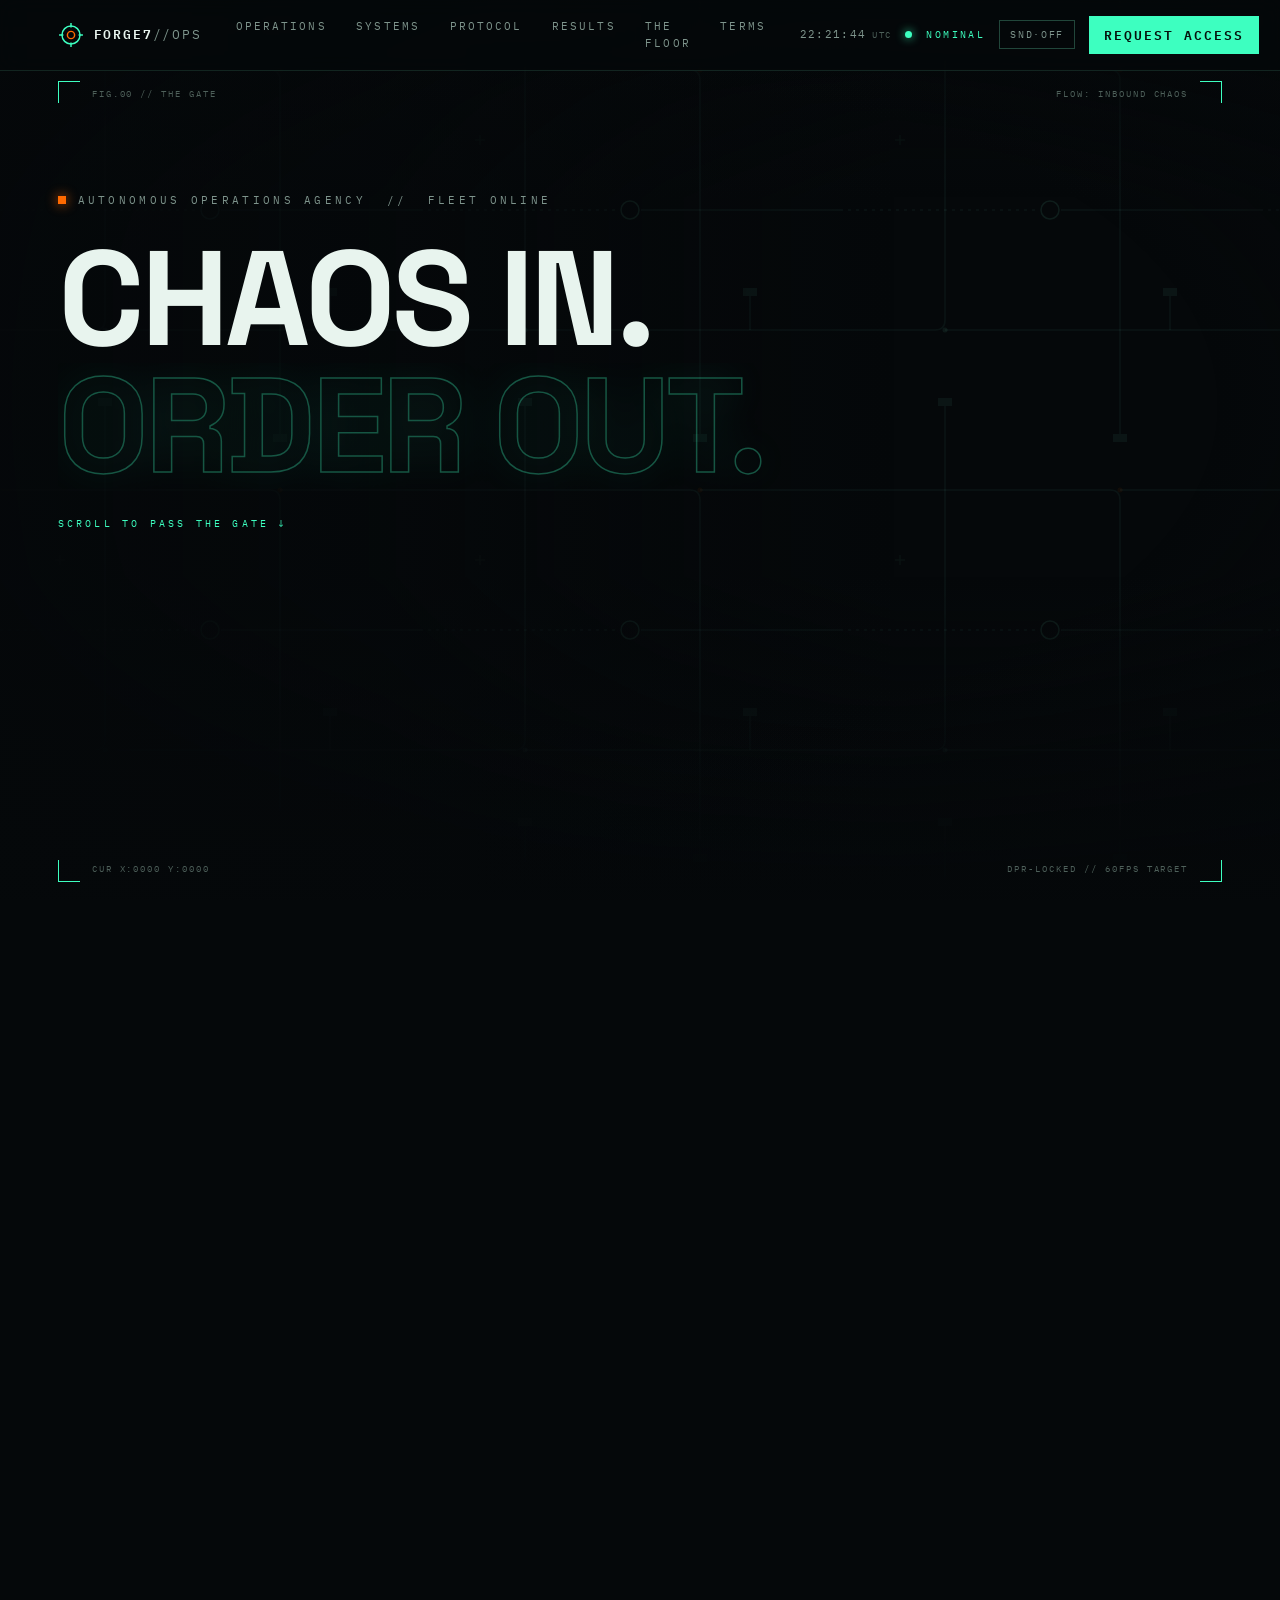
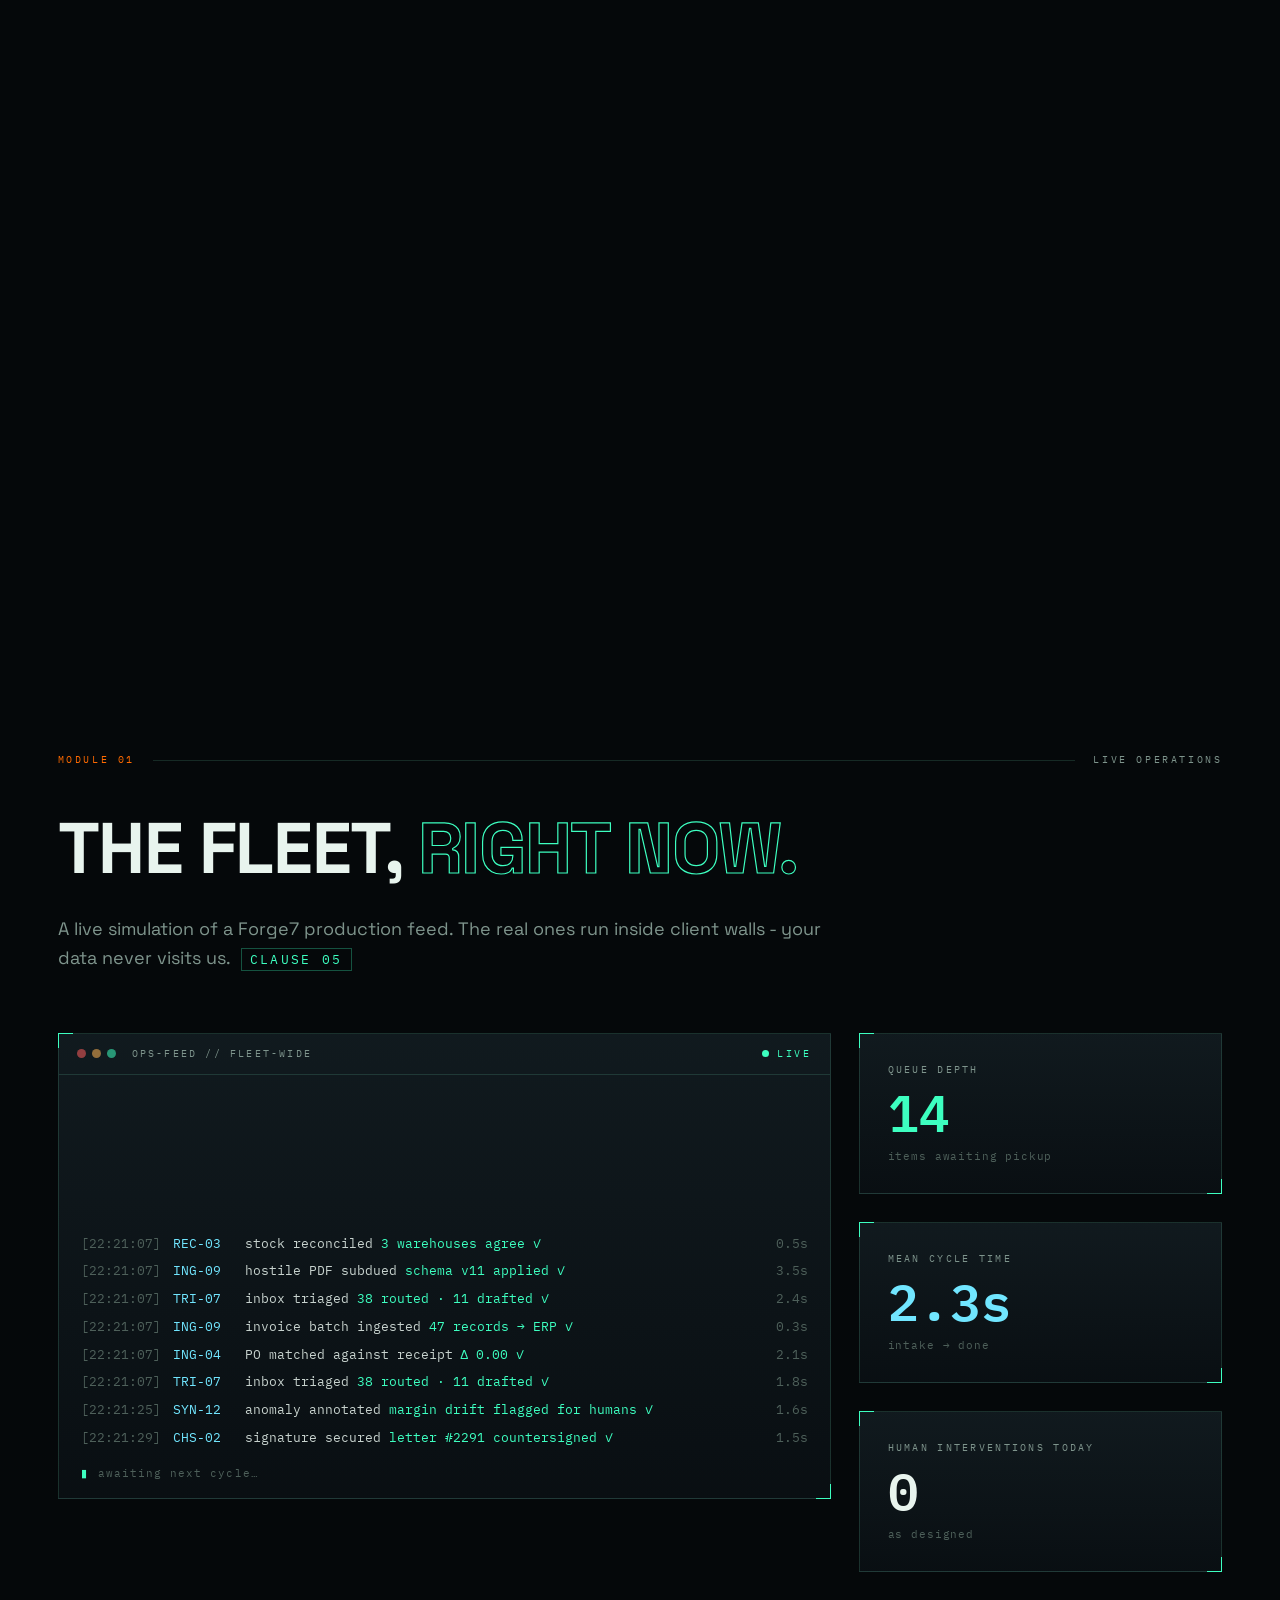
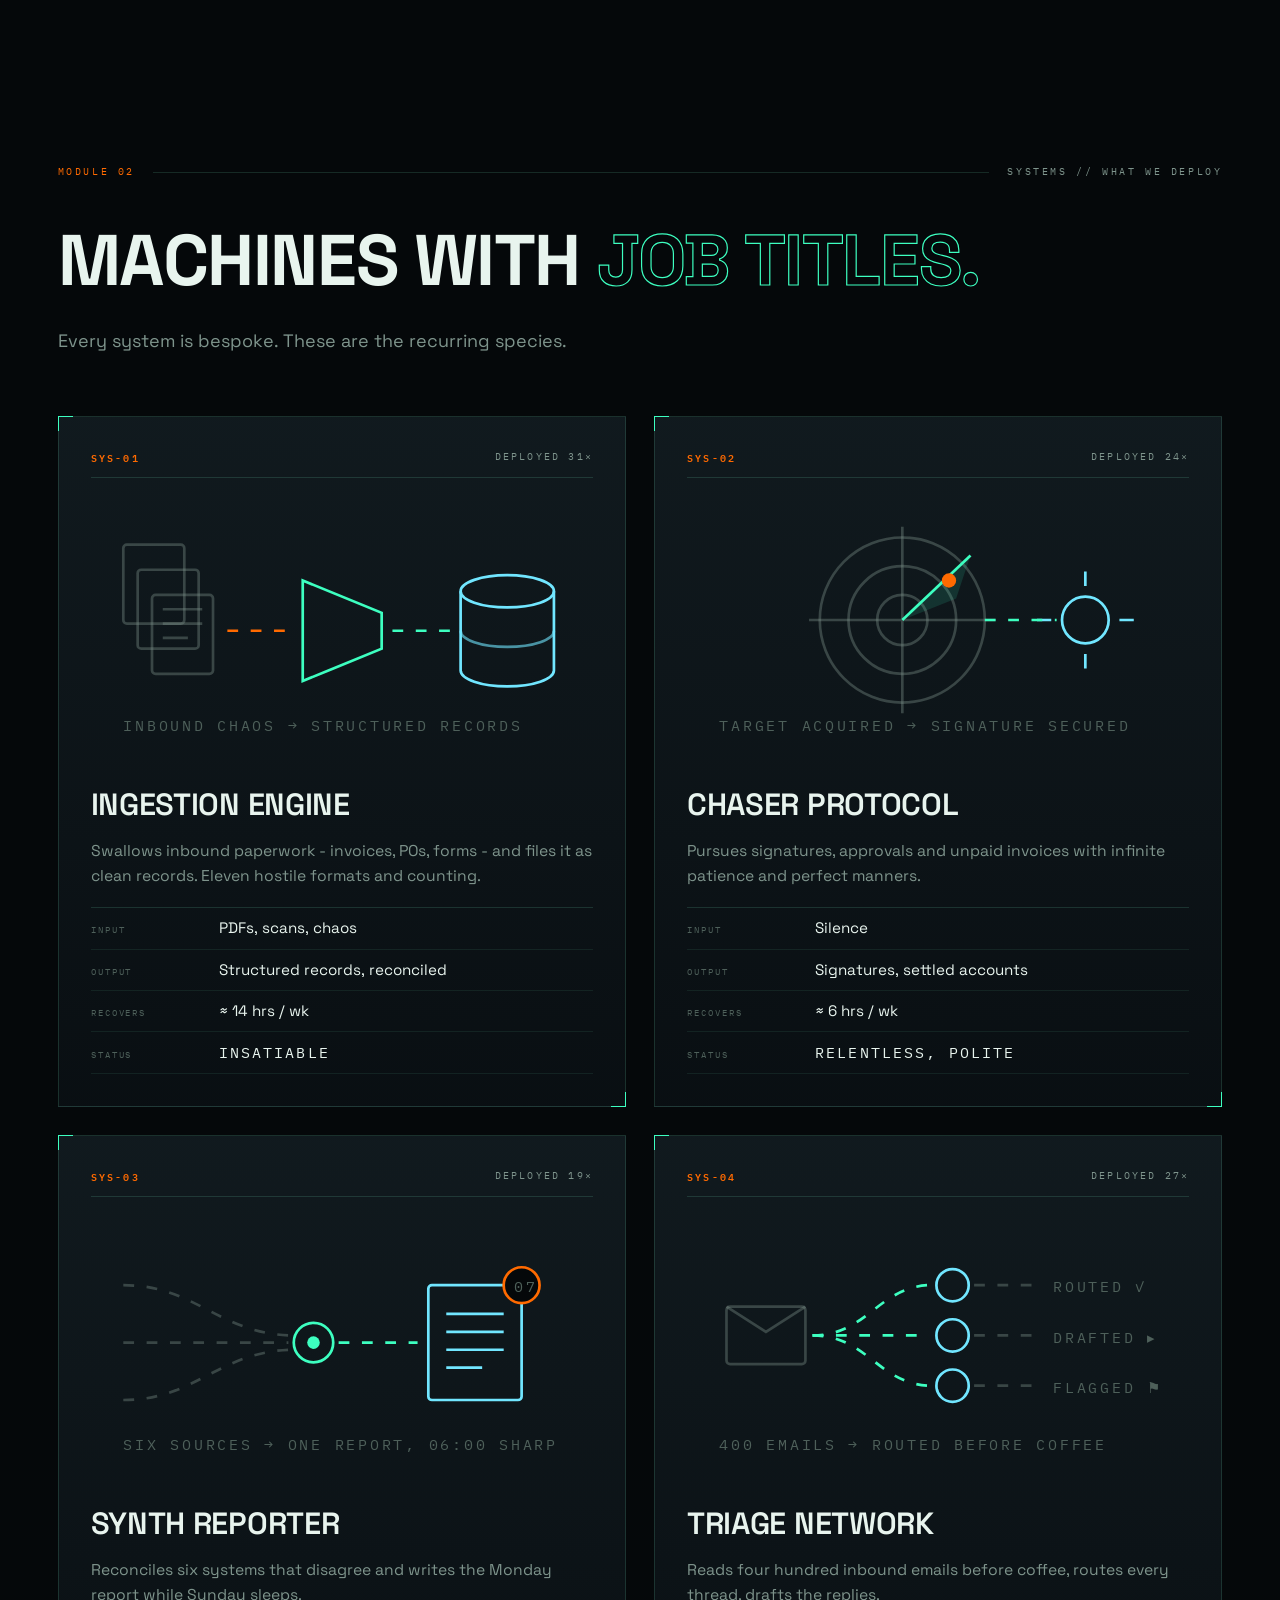
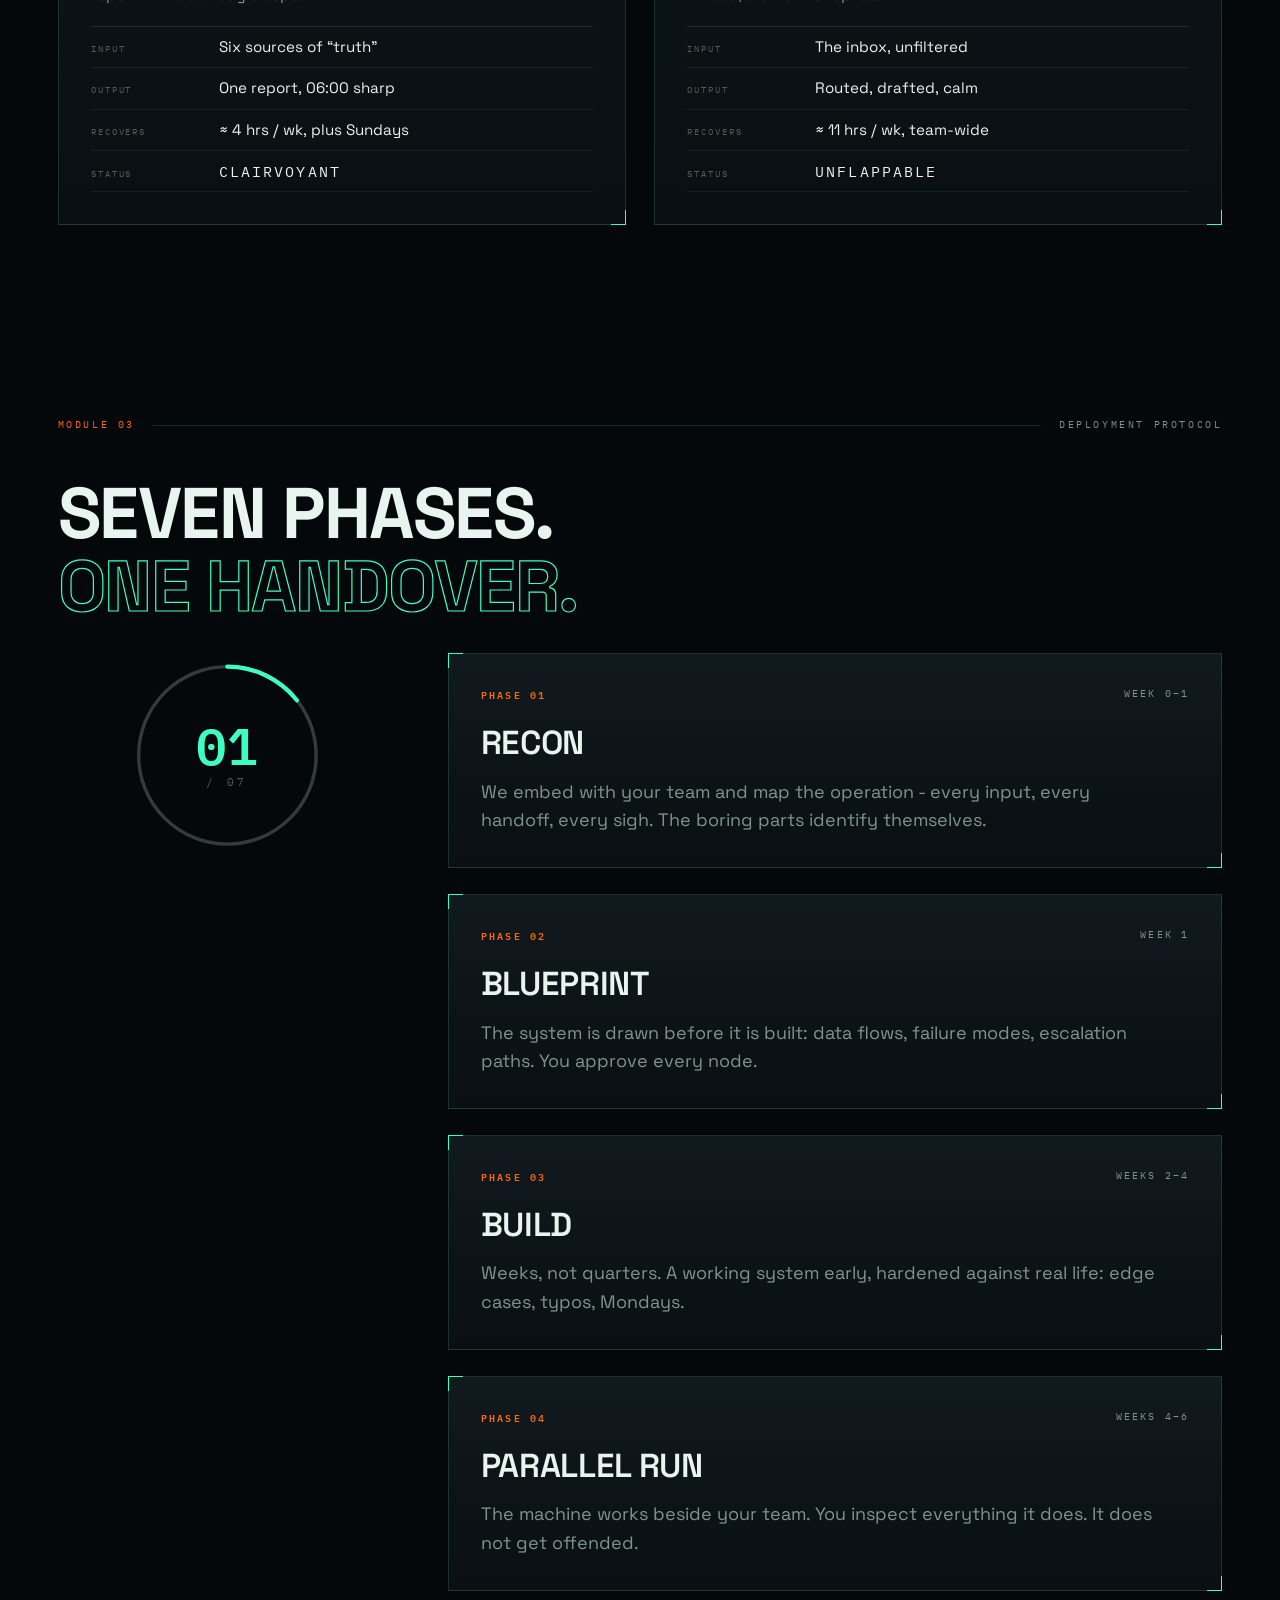
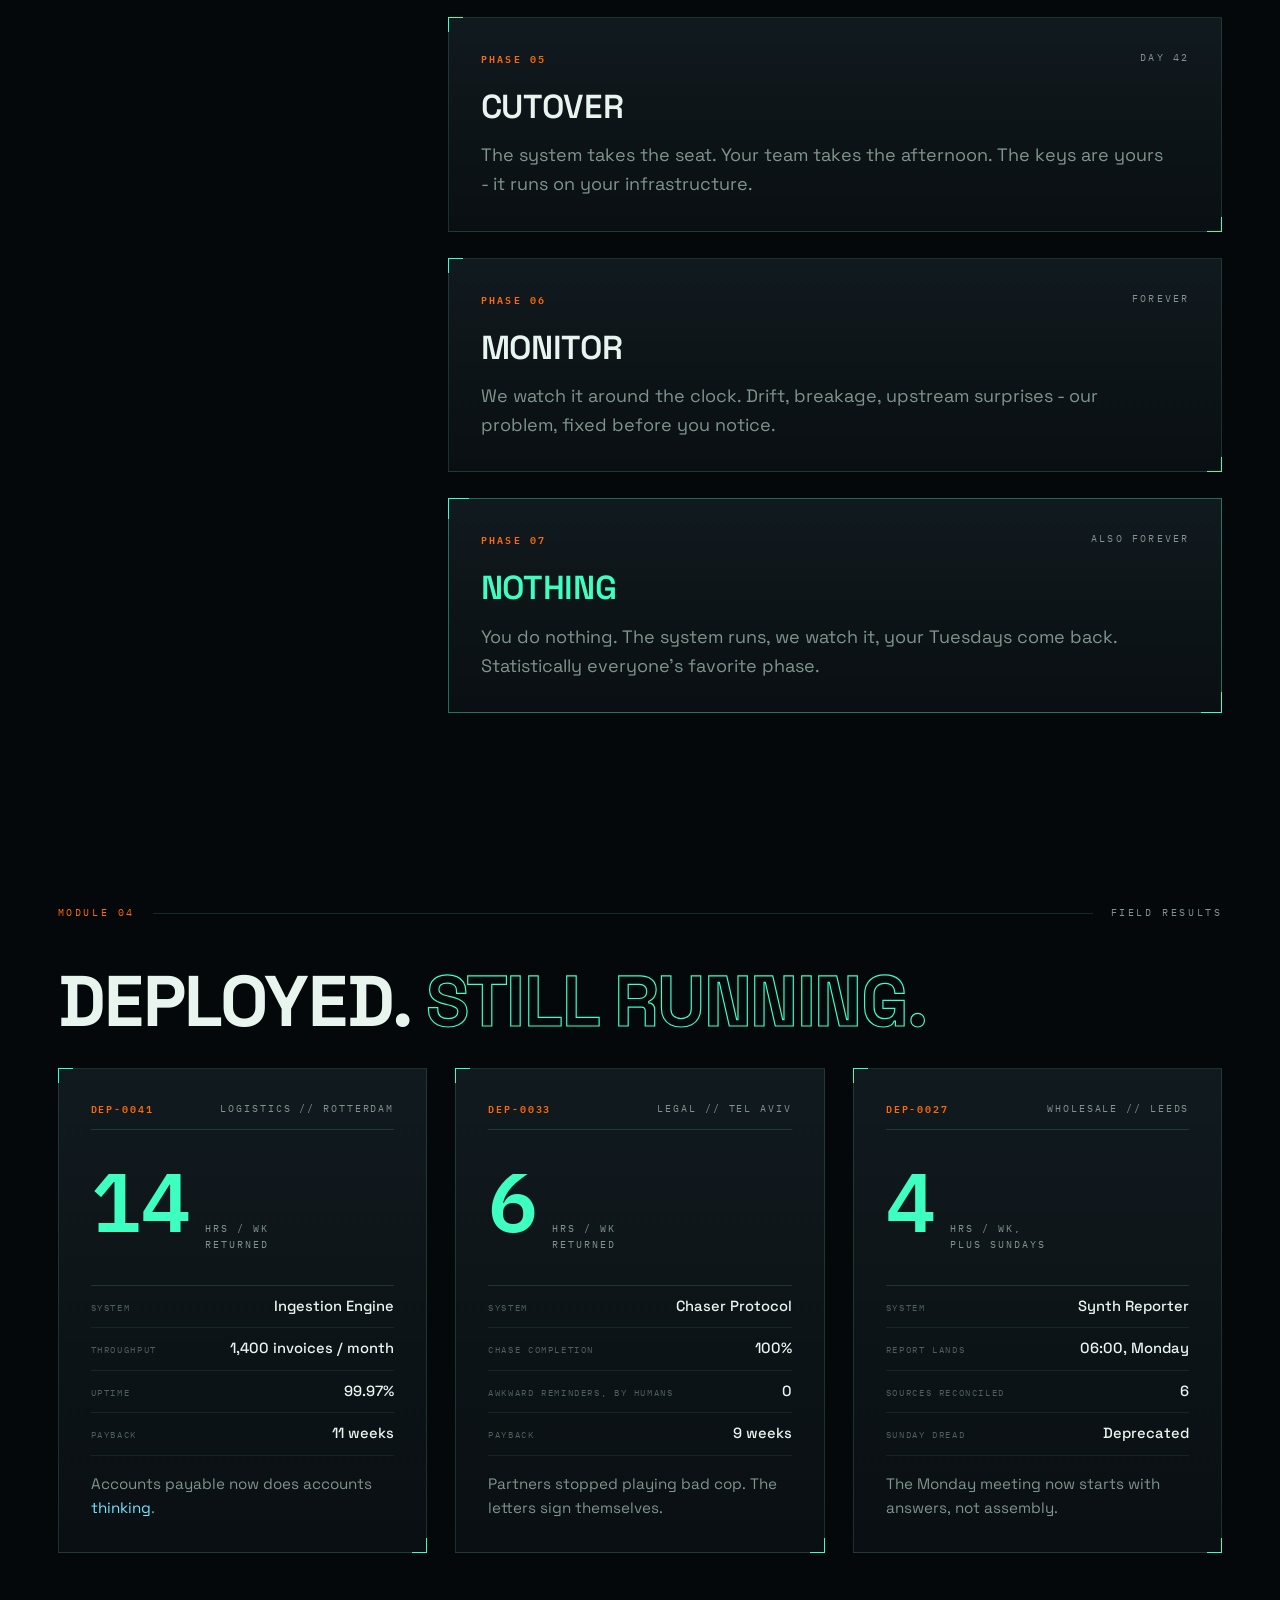
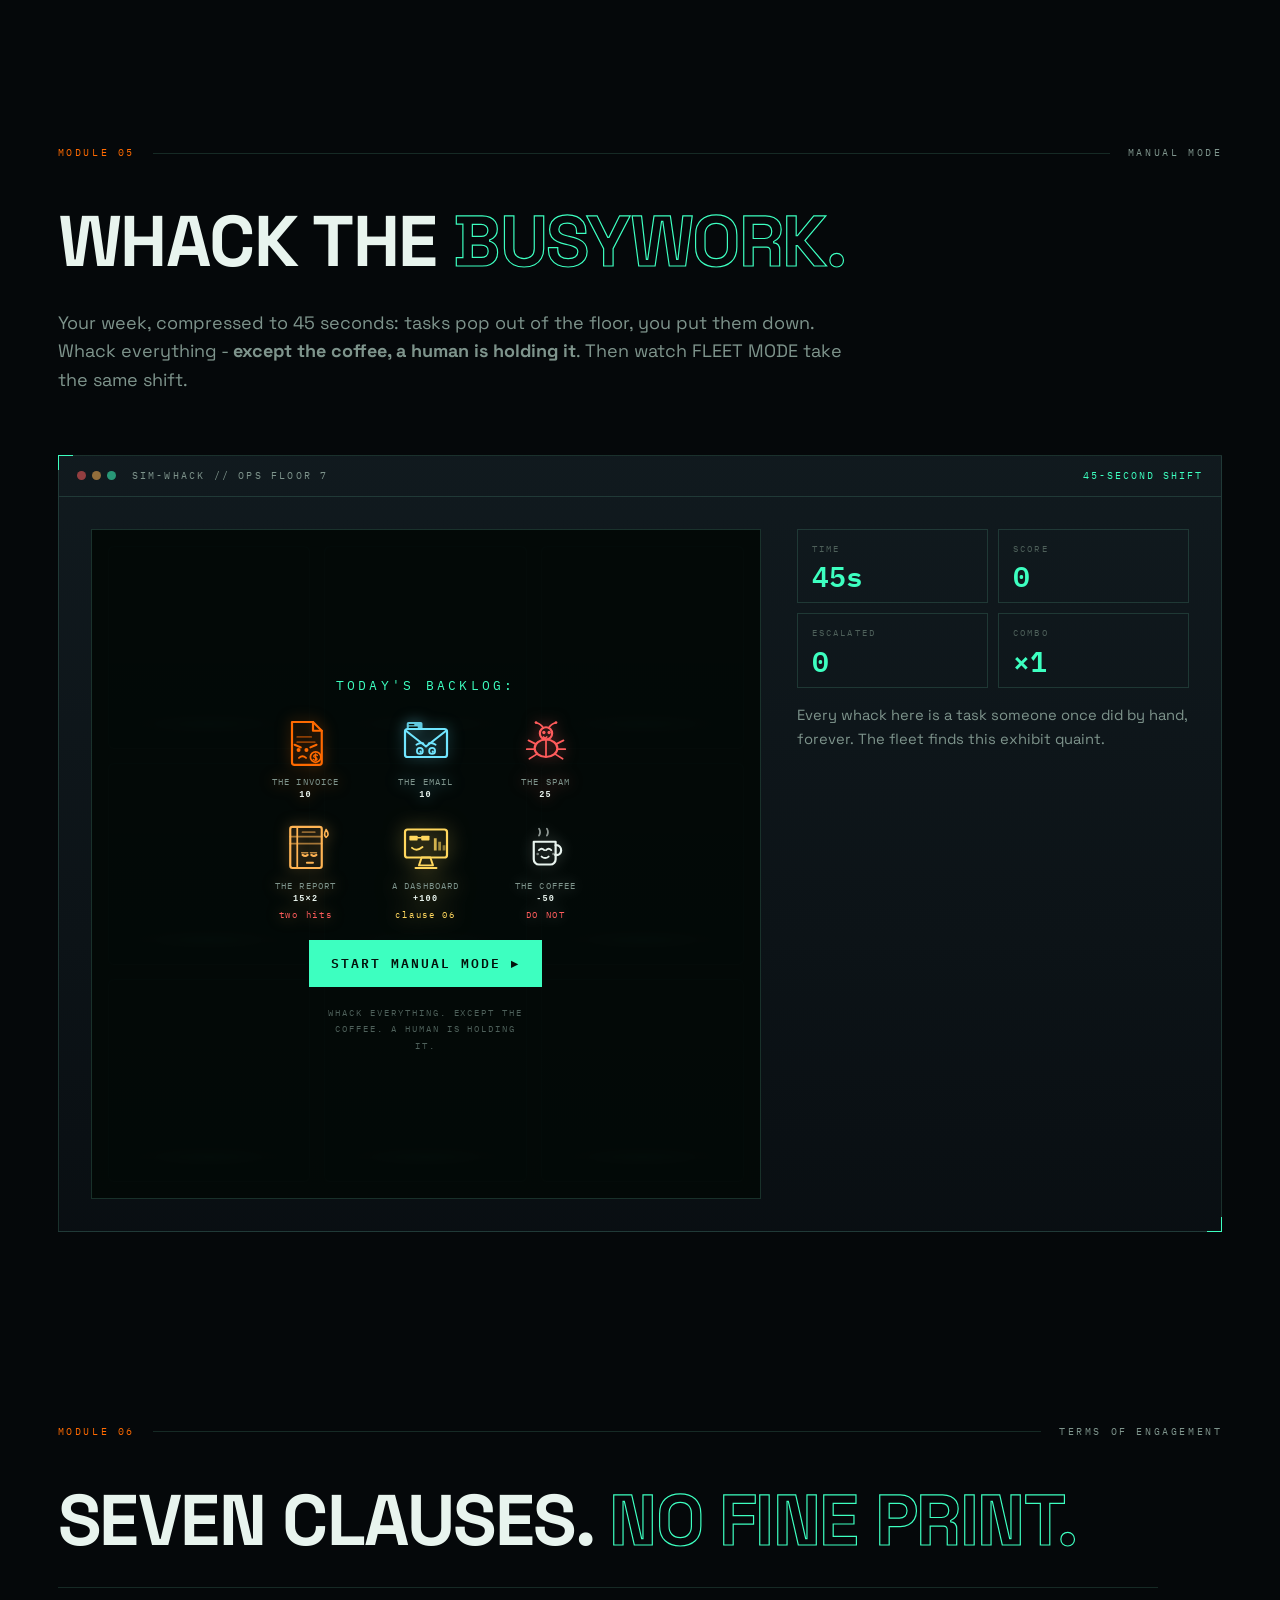
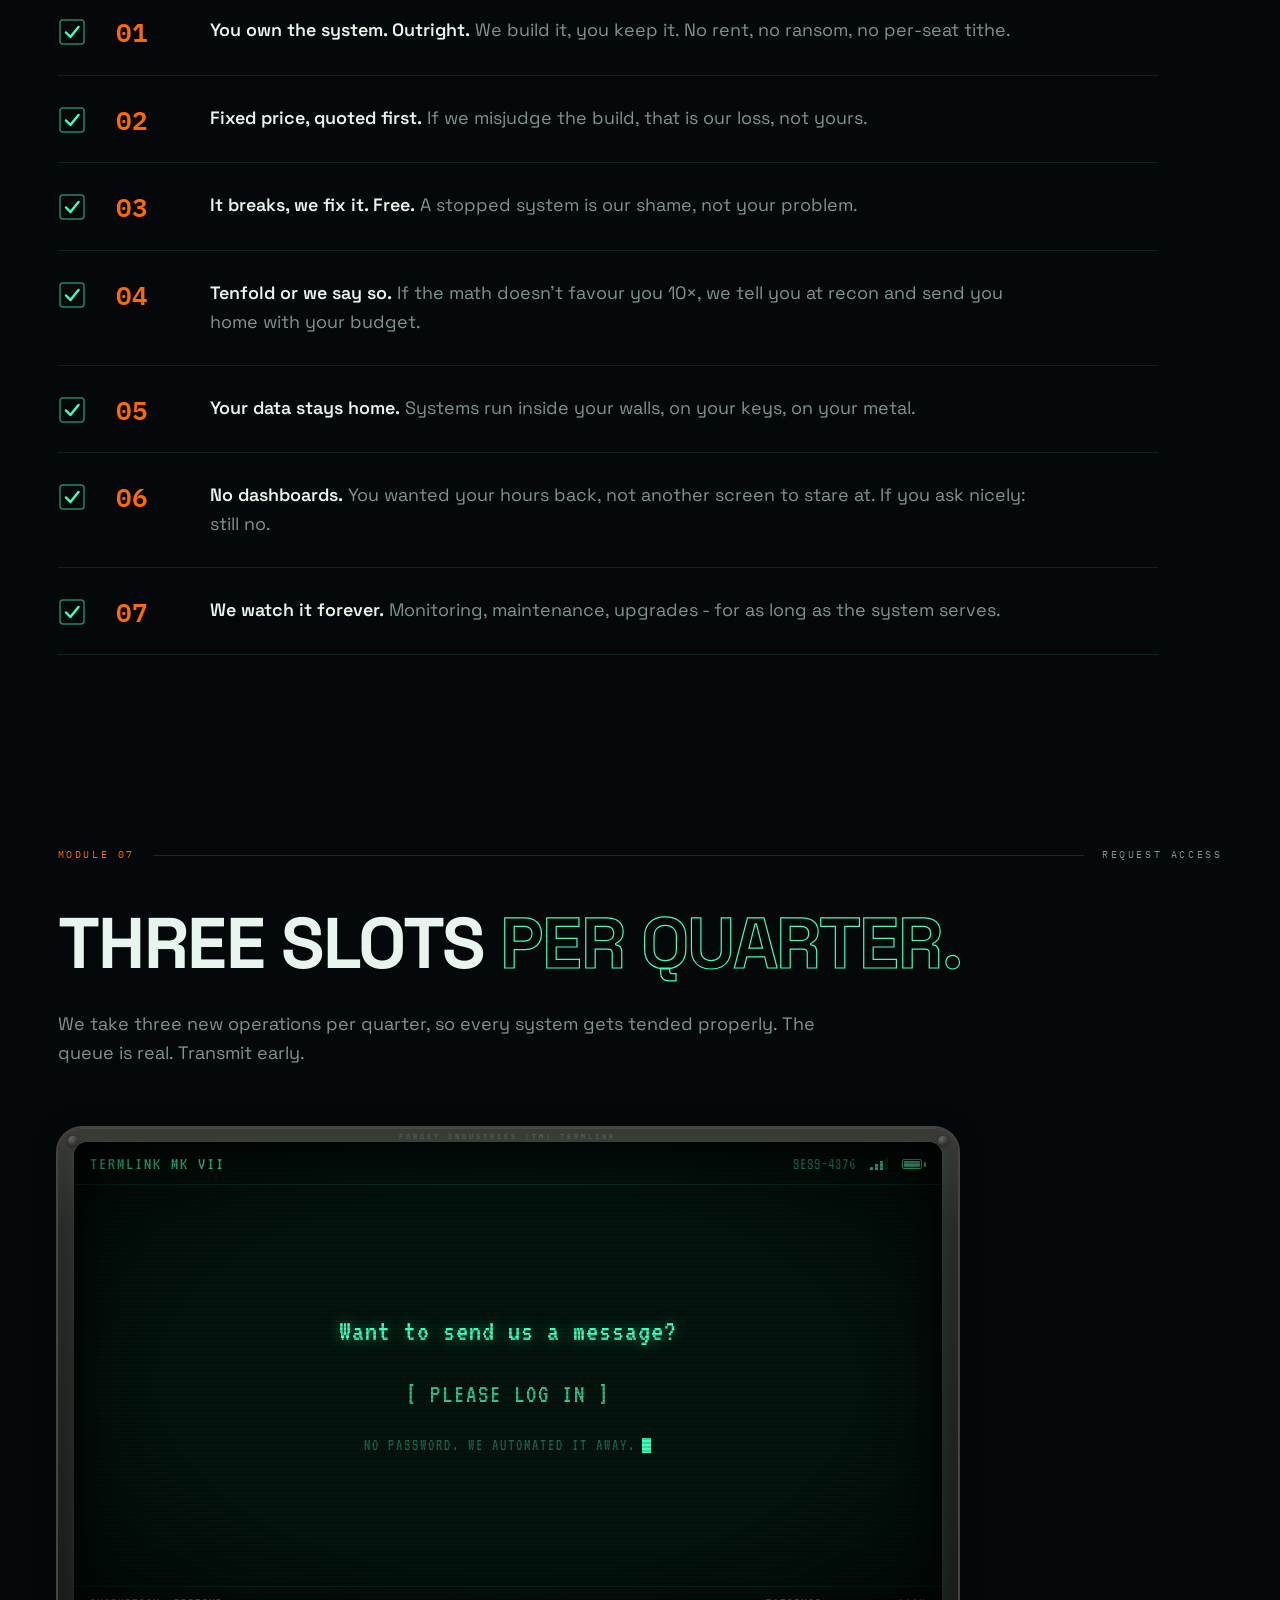
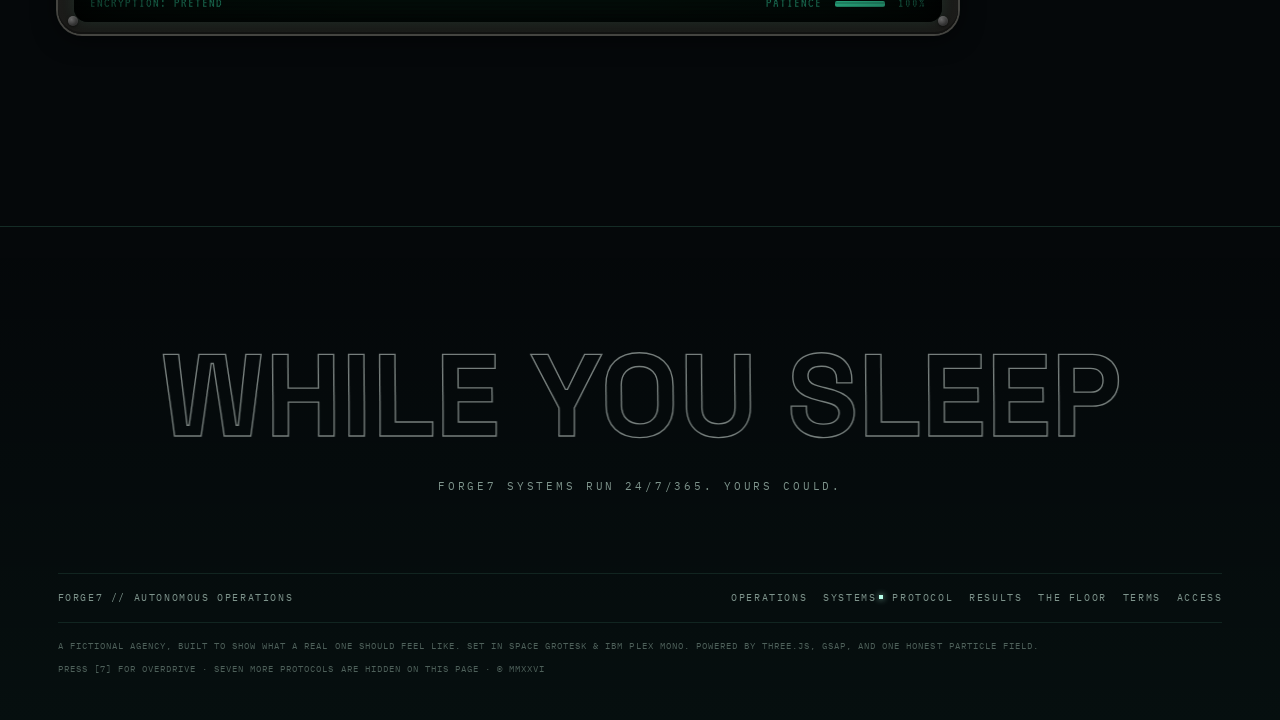
==== commit 3c1b537f: "MODULE 05 // MANUAL MODE: whack-a-task with a proper cast Replaces the parked pipeline builder. 3x3 " ====
--- a/index.html
+++ b/index.html
@@ -46,6 +46,7 @@
       <a href="#systems">Systems</a>
       <a href="#protocol">Protocol</a>
       <a href="#deployments">Results</a>
+      <a href="#drill">The Floor</a>
       <a href="#terms">Terms</a>
     </nav>
     <div class="bar__status">
@@ -443,52 +444,42 @@
       </div>
     </section>
 
-    <!-- ============ MODULE 05 · THE ASSEMBLY FLOOR ============
-         Parked for redesign - the pipeline game is hidden until we
-         revisit it. Code lives in js/pipeline.js. -->
-    <section class="mod wrap" id="drill" aria-labelledby="drillTitle" hidden>
+    <!-- ============ MODULE 05 · MANUAL MODE (whack-a-task) ============ -->
+    <section class="mod wrap" id="drill" aria-labelledby="drillTitle">
       <header class="mod__head" data-reveal>
         <span class="mod__id">MODULE 05</span>
         <span class="mod__rule" aria-hidden="true"></span>
-        <span class="mod__name">THE TRAINING FLOOR</span>
+        <span class="mod__name">MANUAL MODE</span>
       </header>
-      <h2 class="mod__title" id="drillTitle" data-reveal>Build <em>the machine.</em></h2>
+      <h2 class="mod__title" id="drillTitle" data-reveal>Whack the <em>busywork.</em></h2>
       <p class="mod__sub" data-reveal>
-        Records pour from the intake. The archive only takes them <b>validated</b>;
-        spam wants the shredder. Place the parts, press <b>RUN</b>, and keep your
-        hands off - that’s the whole product. Or press <b>AUTO-DESIGN</b> and watch
-        the fleet do your job in under a second.
+        Your week, compressed to 45 seconds: tasks pop out of the floor, you put
+        them down. Whack everything - <b>except the coffee, a human is holding it</b>.
+        Then watch FLEET MODE take the same shift.
       </p>
 
-      <div class="pipe panel" data-reveal>
+      <div class="wk panel" data-reveal>
         <div class="console__bar">
           <span class="console__dots" aria-hidden="true"><i></i><i></i><i></i></span>
-          <span class="console__name">SIM-PIPE // ASSEMBLY FLOOR 7</span>
-          <span class="pipe__level" id="pipeLevel">LEVEL I / III</span>
-        </div>
-
-        <div class="pipe__layout">
-          <div class="pipe__stage">
-            <div class="pipe__board" id="pipeBoard"
-              role="application"
-              aria-label="Pipeline builder. Select a part from the tray, then click a board cell to place it. Click a placed router to rotate it. Press RUN to start the flow."></div>
-          </div>
-
-          <aside class="pipe__side">
-            <p class="pipe__status" id="pipeStatus" aria-live="polite"></p>
-            <div class="pipe__tray" id="pipeTray" aria-label="Parts tray"></div>
-            <p class="pipe__note" id="pipeNote" aria-live="polite"></p>
-            <div class="pipe__actions">
-              <button class="btn btn--solid pipe__btn" id="pipeRun" type="button">RUN ▸</button>
-              <button class="btn btn--ghost pipe__btn" id="pipeClear" type="button">Clear</button>
-              <button class="btn btn--ghost pipe__btn" id="pipeAuto" type="button">⚡ Auto-design</button>
-              <button class="btn btn--solid pipe__btn" id="pipeNext" type="button" hidden>Next level ▸</button>
+          <span class="console__name">SIM-WHACK // OPS FLOOR 7</span>
+          <span class="wk__shift">45-SECOND SHIFT</span>
+        </div>
+
+        <div class="wk__layout">
+          <div class="wk__board" id="wkBoard" role="application"
+            aria-label="Whack-a-task. Tasks pop up on a three by three floor; click or tap them before they escalate. Do not whack the coffee mug.">
+            <div class="wk__overlay" id="wkOverlay" hidden></div>
+          </div>
+
+          <aside class="wk__side">
+            <div class="wk__hud">
+              <div><span class="tele__label">TIME</span><b id="wkTime">45s</b></div>
+              <div><span class="tele__label">SCORE</span><b id="wkScore">0</b></div>
+              <div><span class="tele__label">ESCALATED</span><b id="wkEsc">0</b></div>
+              <div><span class="tele__label">COMBO</span><b id="wkStreak">×1</b></div>
             </div>
-            <p class="pipe__keys" aria-hidden="true">SELECT A PART · CLICK TO PLACE · CLICK A ROUTER TO ROTATE</p>
-            <div class="pipe__scores" id="pipeScores" hidden>
-              <span class="tele__label">FLOOR RECORDS · THIS LEVEL</span>
-              <ol></ol>
-            </div>
+            <p class="wk__note">Every whack here is a task someone once did by hand,
+            forever. The fleet finds this exhibit quaint.</p>
           </aside>
         </div>
       </div>
@@ -630,7 +621,7 @@
       <div class="foot__row">
         <span>FORGE7 // AUTONOMOUS OPERATIONS</span>
         <nav class="foot__nav" aria-label="Footer">
-          <a href="#operations">Operations</a><a href="#systems">Systems</a><a href="#protocol">Protocol</a><a href="#deployments">Results</a><a href="#terms">Terms</a><a href="#access">Access</a>
+          <a href="#operations">Operations</a><a href="#systems">Systems</a><a href="#protocol">Protocol</a><a href="#deployments">Results</a><a href="#drill">The Floor</a><a href="#terms">Terms</a><a href="#access">Access</a>
         </nav>
       </div>
       <div class="foot__row foot__row--fine">
--- a/css/styles.css
+++ b/css/styles.css
@@ -46,16 +46,16 @@
   overflow-x: clip;
 }
 
-/* blueprint grid + vignette */
+/* The conduit map: service runs with elbows, junction nodes and pads.
+   Each tile's middle run passes a tiny gate ring - dashed before, solid
+   after. The site's thesis, tiled. (Replaces the default-issue grid.) */
 body::before {
   content: "";
   position: fixed;
   inset: 0;
   z-index: -1;
-  background-image:
-    linear-gradient(var(--grid-line) 1px, transparent 1px),
-    linear-gradient(90deg, var(--grid-line) 1px, transparent 1px);
-  background-size: 56px 56px;
+  background-image: url("data:image/svg+xml,%3Csvg xmlns='http://www.w3.org/2000/svg' width='420' height='420' viewBox='0 0 420 420' fill='none'%3E%3Cg stroke='%237AFFD2' stroke-width='1.5'%3E%3Cpath d='M0 70 H270 Q280 70 280 80 V420' stroke-opacity='0.05'/%3E%3Cpath d='M280 70 H420' stroke-opacity='0.05'/%3E%3Cpath d='M0 210 H199' stroke-opacity='0.05' stroke-dasharray='3 5'/%3E%3Ccircle cx='210' cy='210' r='9' stroke-opacity='0.085'/%3E%3Cpath d='M221 210 H420' stroke-opacity='0.05'/%3E%3Cpath d='M0 330 H95 Q105 330 105 320 V0' stroke-opacity='0.05'/%3E%3Cpath d='M105 330 H420' stroke-opacity='0.05'/%3E%3Cpath d='M280 0 V14' stroke-opacity='0.05'/%3E%3Cpath d='M105 406 V420' stroke-opacity='0.05'/%3E%3Cpath d='M330 330 V296' stroke-opacity='0.05'/%3E%3Cpath d='M55 140 H65 M60 135 V145' stroke-opacity='0.04'/%3E%3C/g%3E%3Cg fill='%237AFFD2'%3E%3Crect x='273' y='14' width='14' height='8' fill-opacity='0.055'/%3E%3Crect x='98' y='398' width='14' height='8' fill-opacity='0.055'/%3E%3Crect x='323' y='288' width='14' height='8' fill-opacity='0.055'/%3E%3Ccircle cx='105' cy='330' r='2.5' fill-opacity='0.07'/%3E%3C/g%3E%3Ccircle cx='280' cy='70' r='2.5' fill='%23FF6A00' fill-opacity='0.055'/%3E%3C/svg%3E");
+  background-size: 420px 420px;
   mask-image: radial-gradient(120% 90% at 50% 40%, #000 40%, transparent 100%);
 }
 
@@ -829,135 +829,238 @@
   .clause__id { display: none; }
 }
 
-/* ---- module 05: the assembly floor (pipeline builder) ---------------------- */
-.pipe { max-width: 1180px; }
-.pipe__level {
+/* ---- module 05: manual mode (whack-a-task) ---------------------------------- */
+.wk { max-width: 1180px; }
+.wk__shift {
   margin-left: auto;
   font-family: var(--font-mono);
   font-size: 10px;
   letter-spacing: 0.2em;
   color: var(--phos);
 }
-.pipe__layout {
-  display: grid;
-  grid-template-columns: minmax(0, 1.5fr) minmax(260px, 0.9fr);
+.wk__layout {
+  display: grid;
+  grid-template-columns: minmax(0, 1.45fr) minmax(250px, 0.85fr);
   gap: clamp(18px, 3vw, 36px);
   padding: clamp(18px, 2.6vw, 32px);
   align-items: start;
 }
-.pipe__stage {
-  border: 1px solid rgba(125, 255, 205, 0.18);
-  background: rgba(4, 7, 9, 0.7);
-  padding: clamp(8px, 1.4vw, 14px);
-}
-.pipe__board {
+.wk__board {
   position: relative;
-  width: 100%;
-  --tile: 48px;
-}
-.pipe__board.is-running { cursor: not-allowed; }
-.pipe__cell, .pipe__rec {
-  position: absolute;
-  width: var(--tile);
-  height: var(--tile);
-  left: calc(var(--cx) * var(--tile));
-  top: calc(var(--cy) * var(--tile));
-  display: grid;
-  place-items: center;
-}
-.pipe__floor { border: 1px solid rgba(122, 255, 210, 0.06); }
-.pipe__board:not(.is-running) .pipe__floor:hover { background: rgba(61, 255, 192, 0.05); cursor: copy; }
-.pipe__wall .sprT { color: var(--dimmer); }
-.pipe__intake .sprT { color: var(--warn); filter: drop-shadow(0 0 8px rgba(255, 180, 84, 0.5)); }
-.pipe__db .sprT { color: var(--cyan); filter: drop-shadow(0 0 8px rgba(113, 230, 255, 0.5)); }
-.pipe__part { cursor: pointer; z-index: 2; }
-.pipe__part .sprT { color: var(--phos); filter: drop-shadow(0 0 7px rgba(61, 255, 192, 0.45)); }
-.pipe__part--shred .sprT { color: var(--alert); filter: drop-shadow(0 0 7px rgba(255, 92, 92, 0.45)); }
-.pipe__part--triage .sprT { color: var(--warn); filter: drop-shadow(0 0 7px rgba(255, 180, 84, 0.45)); }
-.pipe__rec { z-index: 3; pointer-events: none; }
-.pipe__rec .sprT { width: 72%; height: 72%; color: var(--heat); filter: drop-shadow(0 0 8px rgba(255, 106, 0, 0.6)); }
-.pipe__rec.is-spam .sprT { color: var(--alert); filter: drop-shadow(0 0 8px rgba(255, 92, 92, 0.6)); }
-.pipe__rec.is-stamped .sprT { color: var(--phos); filter: drop-shadow(0 0 9px rgba(61, 255, 192, 0.7)); }
-.pipe__rec.is-error .sprT { color: var(--alert); }
-.pipe__board.is-won { animation: floor-won 0.9s ease-out; }
-@keyframes floor-won {
-  0% { filter: brightness(1); }
-  18% { filter: brightness(1.9) saturate(1.4); }
-  100% { filter: brightness(1); }
-}
-
-.pipe__side { display: grid; gap: 16px; align-content: start; }
-.pipe__status {
-  font-family: var(--font-mono);
-  font-size: clamp(11px, 1.2vw, 13px);
-  letter-spacing: 0.08em;
-  color: var(--dim);
+  display: grid;
+  grid-template-columns: repeat(3, 1fr);
+  grid-template-rows: repeat(3, 1fr);
+  gap: clamp(8px, 1.4vw, 14px);
+  aspect-ratio: 1 / 1;
+  padding: clamp(10px, 1.6vw, 16px);
+  background: rgba(4, 7, 9, 0.75);
+  border: 1px solid rgba(125, 255, 205, 0.16);
+  touch-action: manipulation;
+  user-select: none;
+  -webkit-user-select: none;
+}
+@media (pointer: fine) { .wk__board { cursor: none; } }
+.wk__board.is-fleet { border-color: rgba(113, 230, 255, 0.45); }
+.wk__board.is-fleet::after {
+  content: "FLEET MODE";
+  position: absolute;
+  top: -1px;
+  right: 12px;
+  transform: translateY(-100%);
+  font-family: var(--font-mono);
+  font-size: 9px;
+  letter-spacing: 0.28em;
+  color: var(--cyan);
+  padding: 4px 0;
+}
+body.is-hr .wk__board {
+  border-color: var(--alert);
+  box-shadow: inset 0 0 60px rgba(255, 92, 92, 0.18);
+}
+
+.wk__slot {
+  position: relative;
+  overflow: hidden;
+  border: 1px solid rgba(122, 255, 210, 0.08);
+  background: linear-gradient(180deg, rgba(10, 16, 20, 0.4), rgba(4, 7, 9, 0.7));
+  border-radius: 6px;
+}
+.wk__hatch {
+  position: absolute;
+  left: 14%;
+  right: 14%;
+  bottom: 7%;
+  height: 10%;
+  border-radius: 50%;
+  background: radial-gradient(ellipse at center, rgba(61, 255, 192, 0.12), transparent 70%);
+}
+.wk__task {
+  appearance: none;
+  background: transparent;
+  border: none;
+  position: absolute;
+  inset: 6% 10% 4%;
+  padding: 0;
+  cursor: inherit;
+  -webkit-tap-highlight-color: transparent;
+}
+.wk__task svg { width: 100%; height: 100%; display: block; pointer-events: none; }
+.wk--invoice { color: var(--heat); filter: drop-shadow(0 0 7px rgba(255, 106, 0, 0.5)); }
+.wk--email { color: var(--cyan); filter: drop-shadow(0 0 7px rgba(113, 230, 255, 0.5)); }
+.wk--bug { color: var(--alert); filter: drop-shadow(0 0 7px rgba(255, 92, 92, 0.5)); }
+.wk--report { color: var(--warn); filter: drop-shadow(0 0 7px rgba(255, 180, 84, 0.5)); }
+.wk--mug { color: #E8F4EE; filter: drop-shadow(0 0 7px rgba(232, 244, 238, 0.35)); }
+.wk--dashboard { color: #FFD75E; filter: drop-shadow(0 0 10px rgba(255, 215, 94, 0.65)); }
+
+.wk__quip {
+  position: absolute;
+  top: 0;
+  left: 0;
+  z-index: 6;
+  transform: translate(-50%, -50%);
+  font-family: "VT323", var(--font-mono);
+  font-size: clamp(15px, 1.6vw, 19px);
+  letter-spacing: 1px;
+  color: var(--phos);
+  text-shadow: 0 0 10px rgba(61, 255, 192, 0.5);
+  white-space: nowrap;
+  pointer-events: none;
+}
+.wk__quip.is-bad { color: var(--alert); text-shadow: 0 0 10px rgba(255, 92, 92, 0.5); }
+.wk__quip.is-warn { color: var(--warn); text-shadow: 0 0 10px rgba(255, 180, 84, 0.5); }
+.wk__quip.is-gold { color: #FFD75E; text-shadow: 0 0 12px rgba(255, 215, 94, 0.6); }
+.wk__quip.is-combo { color: var(--cyan); text-shadow: 0 0 12px rgba(113, 230, 255, 0.6); }
+
+.wk__shard {
+  position: absolute;
+  top: -2px;
+  left: -2px;
+  width: 5px;
+  height: 5px;
+  border-radius: 1px;
+  z-index: 5;
+  pointer-events: none;
+}
+.wk__ring {
+  position: absolute;
+  top: 0;
+  left: 0;
+  width: 44px;
+  height: 44px;
+  border: 2px solid var(--phos);
+  border-radius: 50%;
+  z-index: 5;
+  pointer-events: none;
+}
+.wk__mallet {
+  position: absolute;
+  top: -30px;
+  left: -10px;
+  width: 46px;
+  height: 46px;
+  z-index: 8;
+  pointer-events: none;
+  transform-origin: 22% 82%;
+}
+.wk__mallet svg { width: 100%; height: 100%; }
+
+.wk__overlay {
+  position: absolute;
+  inset: 0;
+  z-index: 9;
+  display: grid;
+  place-content: center;
+  justify-items: center;
+  gap: clamp(10px, 2vw, 18px);
+  text-align: center;
+  background: rgba(3, 9, 7, 0.9);
+  padding: clamp(14px, 2.6vw, 28px);
+  cursor: auto;
+}
+.wk__big {
+  font-family: "VT323", var(--font-mono);
+  font-size: clamp(34px, 4.5vw, 52px);
+  color: var(--phos);
+  text-shadow: 0 0 18px rgba(61, 255, 192, 0.5);
+  letter-spacing: 2px;
+  line-height: 1;
+}
+.wk__sub {
+  font-family: var(--font-mono);
+  font-size: clamp(10.5px, 1.2vw, 12.5px);
+  line-height: 1.8;
+  letter-spacing: 0.06em;
+  color: var(--dim);
+  max-width: 46ch;
+}
+.wk__sub--top { letter-spacing: 0.26em; color: var(--phos); }
+.wk__sub a { color: var(--phos); text-decoration: underline; text-underline-offset: 3px; }
+.wk__roster {
+  display: grid;
+  grid-template-columns: repeat(3, 1fr);
+  gap: clamp(8px, 1.6vw, 16px);
+}
+.wk__cast {
+  display: grid;
+  justify-items: center;
+  gap: 4px;
+  width: clamp(78px, 9vw, 104px);
+}
+.wk__cast svg { width: clamp(40px, 5vw, 56px); height: auto; }
+.wk__cast figcaption {
+  display: grid;
+  gap: 1px;
+  font-family: var(--font-mono);
+  font-size: 8.5px;
+  letter-spacing: 0.14em;
+  color: var(--dim);
+}
+.wk__cast b { color: var(--text); }
+.wk__cast i { font-style: normal; color: var(--alert); letter-spacing: 0.2em; }
+.wk--dashboard.wk__cast i { color: #FFD75E; }
+.wk__hint {
+  font-family: var(--font-mono);
+  font-size: 9px;
+  letter-spacing: 0.22em;
+  color: var(--dimmer);
+  max-width: 40ch;
+  line-height: 1.8;
+}
+.wk__btns { display: flex; flex-wrap: wrap; gap: 10px; justify-content: center; }
+
+.wk__side { display: grid; gap: 16px; align-content: start; }
+.wk__hud {
+  display: grid;
+  grid-template-columns: 1fr 1fr;
+  gap: 10px;
+}
+.wk__hud > div {
+  display: grid;
+  gap: 6px;
   border: 1px solid rgba(125, 255, 205, 0.14);
   padding: 12px 14px;
 }
-.pipe__status b { color: var(--phos); font-variant-numeric: tabular-nums; }
-.pipe__status b.is-bad, .is-bad { color: var(--alert); }
-.pipe__tray { display: flex; flex-wrap: wrap; gap: 8px; }
-.pipe__chip {
-  appearance: none;
-  display: inline-flex;
-  align-items: center;
-  gap: 8px;
-  background: rgba(61, 255, 192, 0.05);
-  border: 1px solid rgba(61, 255, 192, 0.3);
-  color: var(--text);
-  font-family: var(--font-mono);
-  font-size: 10px;
-  letter-spacing: 0.12em;
-  padding: 7px 10px;
-  cursor: pointer;
-  transition: border-color 0.2s, background-color 0.2s, transform 0.15s;
-}
-.pipe__chip .sprT { width: 20px; height: 20px; color: var(--phos); }
-.pipe__chip b { color: var(--cyan); font-weight: 600; }
-.pipe__chip:hover { border-color: var(--phos); transform: translateY(-1px); }
-.pipe__chip.is-armed {
-  background: rgba(61, 255, 192, 0.16);
-  border-color: var(--phos);
-  box-shadow: 0 0 16px -4px rgba(61, 255, 192, 0.5);
-}
-.pipe__chip:disabled { opacity: 0.35; cursor: not-allowed; }
-.pipe__chip--erase { border-color: rgba(255, 92, 92, 0.4); }
-.pipe__chip--erase.is-armed { background: rgba(255, 92, 92, 0.14); border-color: var(--alert); box-shadow: 0 0 16px -4px rgba(255, 92, 92, 0.5); }
-.pipe__note { font-size: 0.93rem; color: var(--dim); min-height: 4.4em; }
-.pipe__note a { color: var(--phos); text-decoration: underline; text-underline-offset: 3px; }
-.pipe__note b { color: var(--text); }
-.pipe__actions { display: flex; flex-wrap: wrap; gap: 10px; }
-.pipe__btn { padding: 0.7em 1.1em; font-size: 10.5px; }
-.pipe__keys {
-  font-family: var(--font-mono);
-  font-size: 9px;
-  letter-spacing: 0.18em;
-  color: var(--dimmer);
-}
-.pipe__scores { display: grid; gap: 10px; border-top: 1px solid var(--panel-edge); padding-top: 14px; }
-.pipe__scores ol { list-style: none; display: grid; gap: 6px; }
-.pipe__scores li {
-  display: grid;
-  grid-template-columns: minmax(72px, auto) max-content 1fr;
-  gap: 12px;
-  align-items: baseline;
-  font-family: var(--font-mono);
-  font-size: 10.5px;
-  letter-spacing: 0.08em;
-  color: var(--dim);
-  padding: 4px 6px;
-}
-.pipe__scores b { font-weight: 600; color: var(--text); }
-.pipe__scores i { font-style: normal; font-variant-numeric: tabular-nums; }
-.pipe__scores span { color: var(--dimmer); text-align: right; }
-.pipe__scores li.is-machine, .pipe__scores li.is-machine b, .pipe__scores li.is-machine span { color: var(--phos); }
-.pipe__scores li.is-you { background: rgba(113, 230, 255, 0.07); outline: 1px solid rgba(113, 230, 255, 0.25); }
-.pipe__scores li.is-you b { color: var(--cyan); }
+.wk__hud b {
+  font-family: var(--font-mono);
+  font-size: clamp(1.4rem, 2.2vw, 1.9rem);
+  font-weight: 600;
+  color: var(--phos);
+  font-variant-numeric: tabular-nums;
+  line-height: 1;
+}
+.wk__note {
+  font-size: 0.92rem;
+  color: var(--dim);
+}
 
 @media (max-width: 980px) {
-  .pipe__layout { grid-template-columns: 1fr; }
-  .pipe__note { min-height: 0; }
+  .wk__layout { grid-template-columns: 1fr; }
+  .wk__board { max-width: 520px; margin-inline: auto; width: 100%; }
+  .wk__hud { grid-template-columns: repeat(4, 1fr); }
+}
+@media (max-width: 560px) {
+  .wk__hud { grid-template-columns: 1fr 1fr; }
+  .wk__roster { gap: 6px; }
 }
 
 /* tile-sized sprite: sized by the --tile var, tinted by color */
@@ -1199,6 +1302,11 @@
   word-break: break-word;
 }
 .term__line.t-sys { color: var(--phos); text-shadow: 0 0 10px rgba(61, 255, 192, 0.4); }
+.term__line .hot {
+  font-style: normal;
+  color: var(--heat);
+  text-shadow: 0 0 10px rgba(255, 106, 0, 0.45);
+}
 .term__line.t-usr { color: rgba(232, 244, 238, 0.72); }
 .term__line.t-gap { height: 10px; }
 
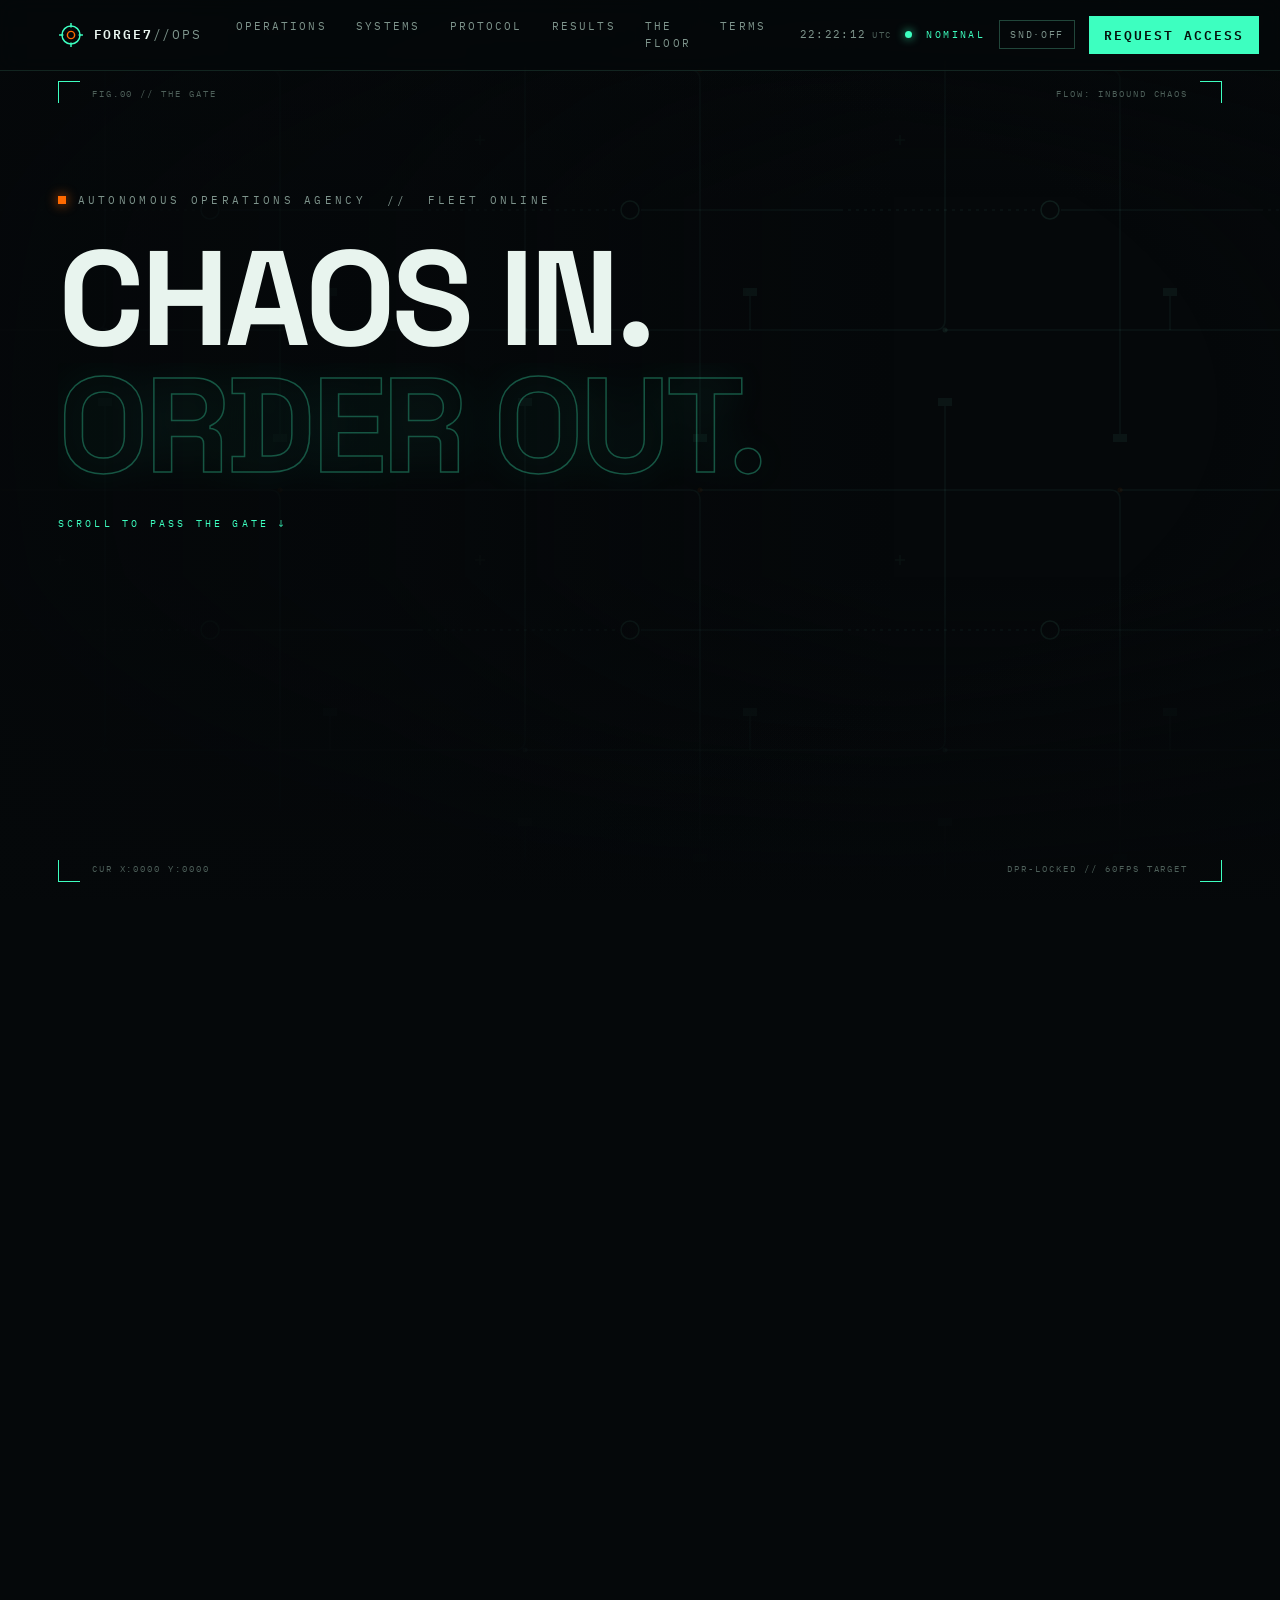
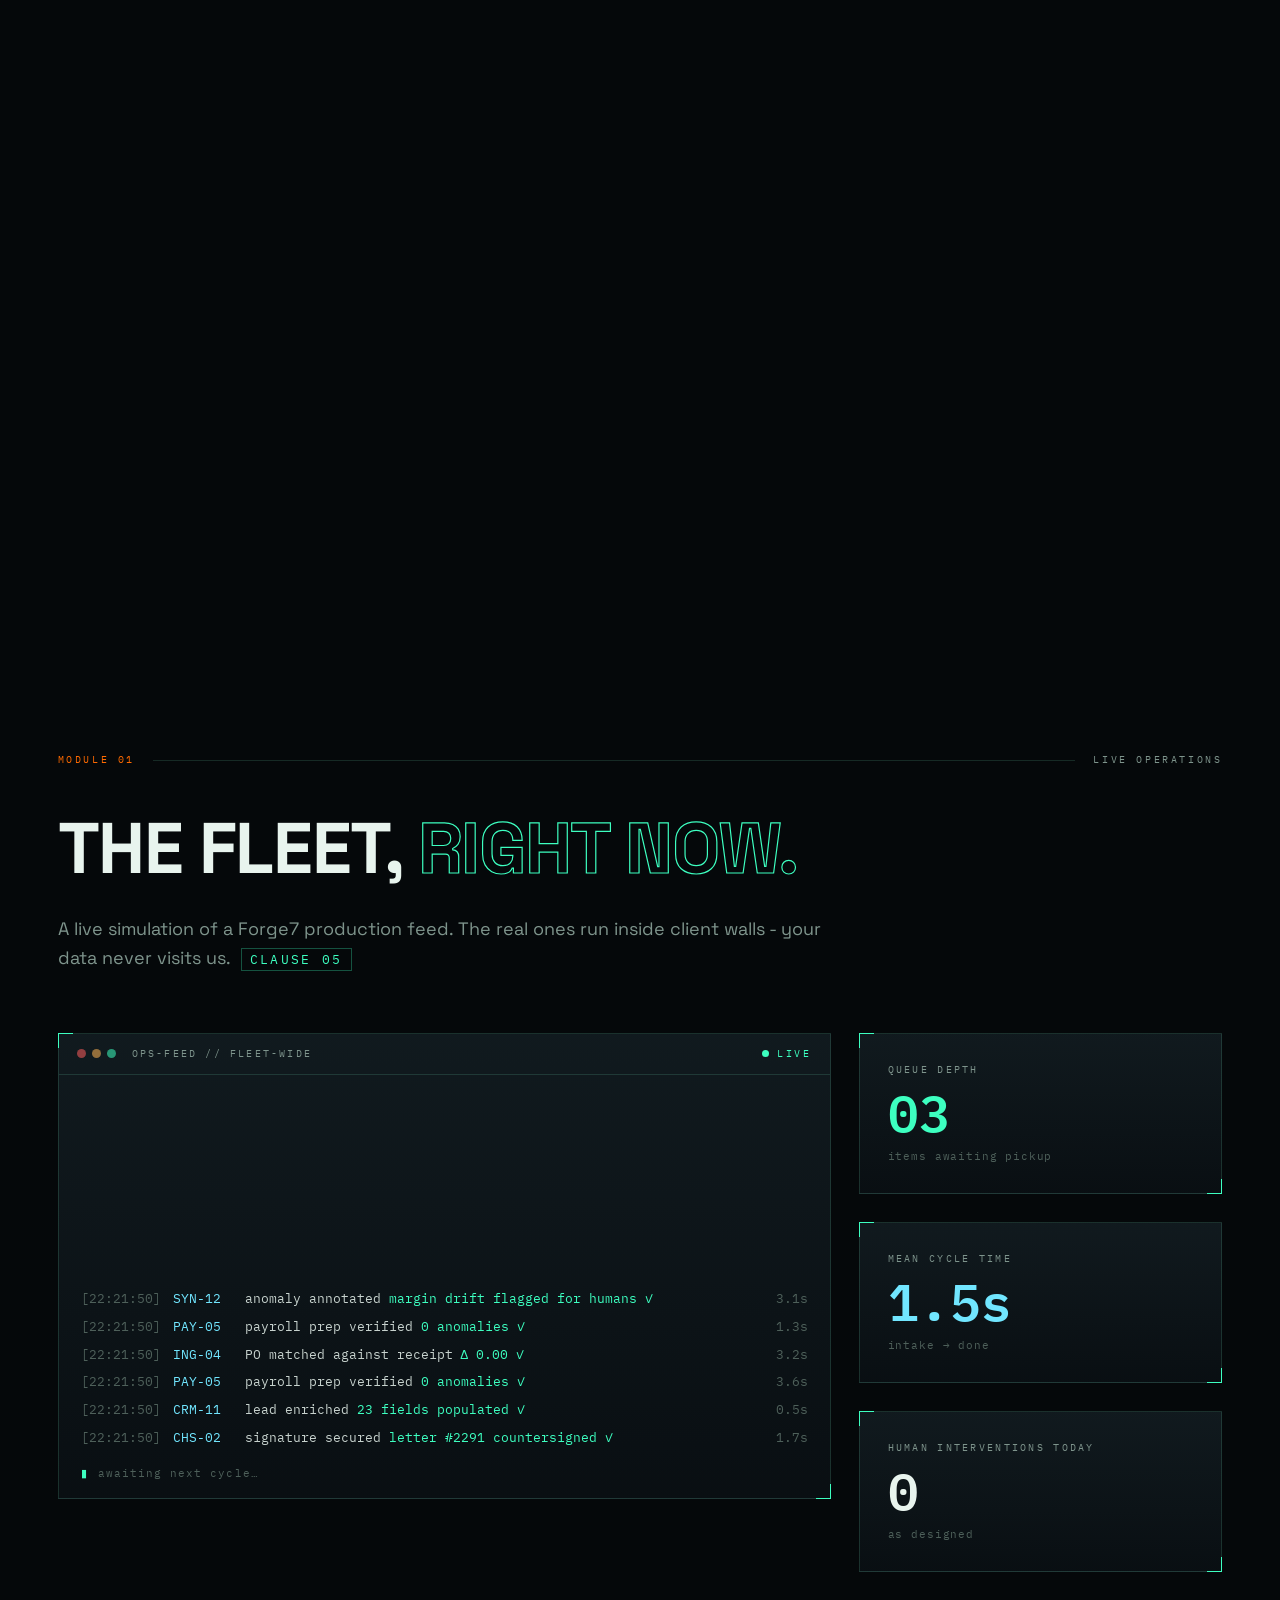
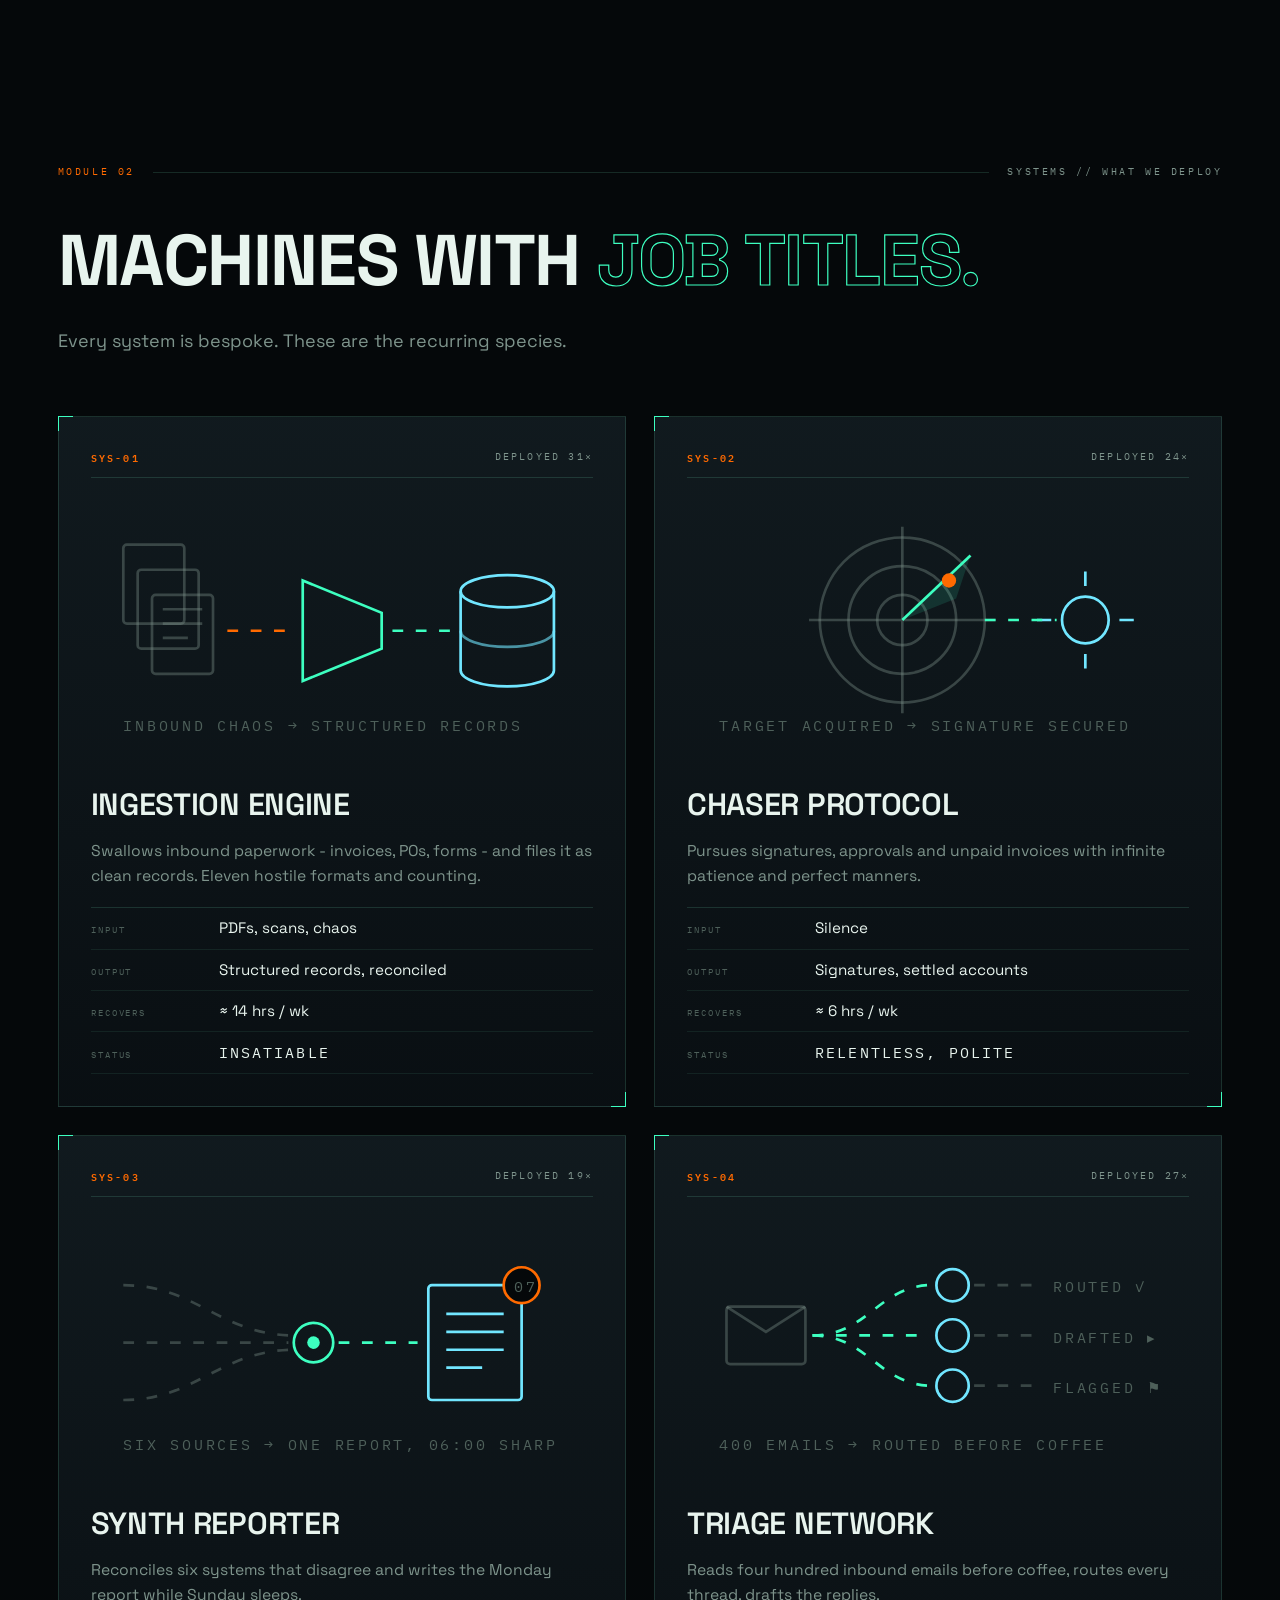
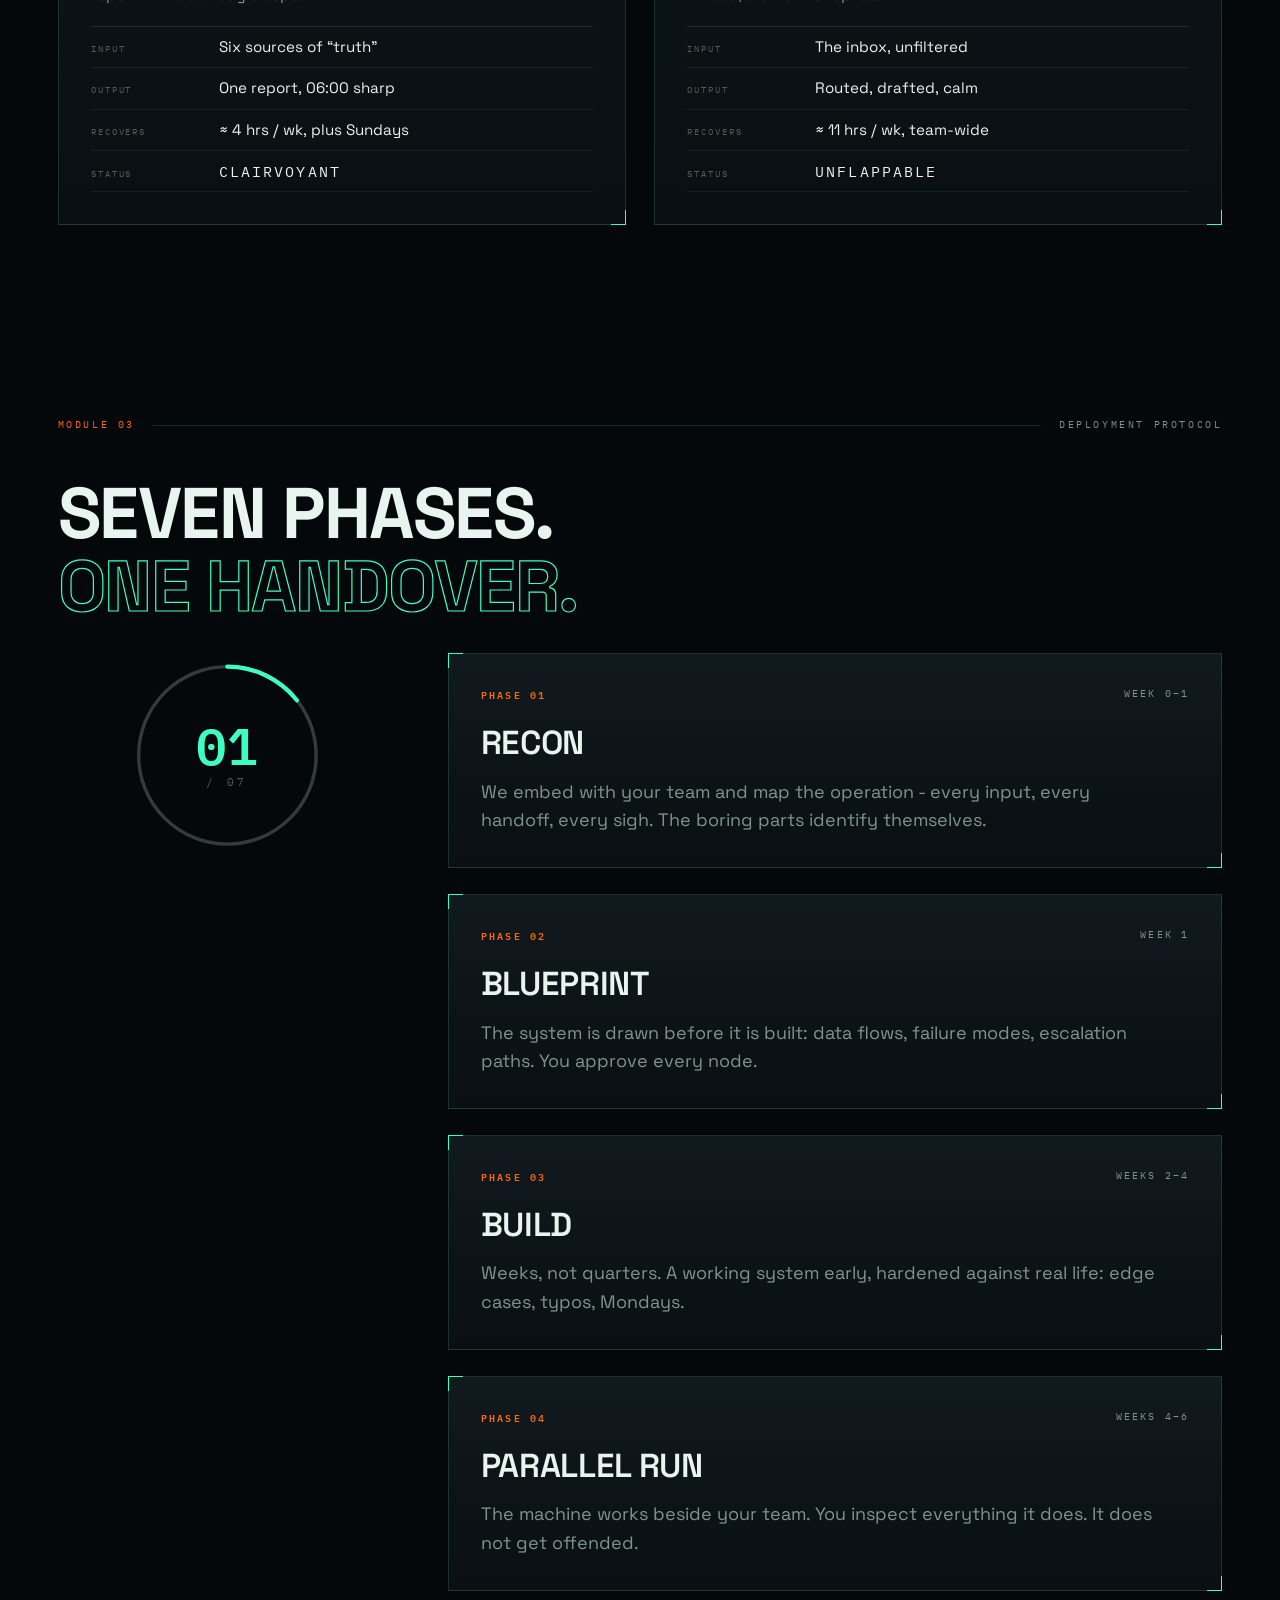
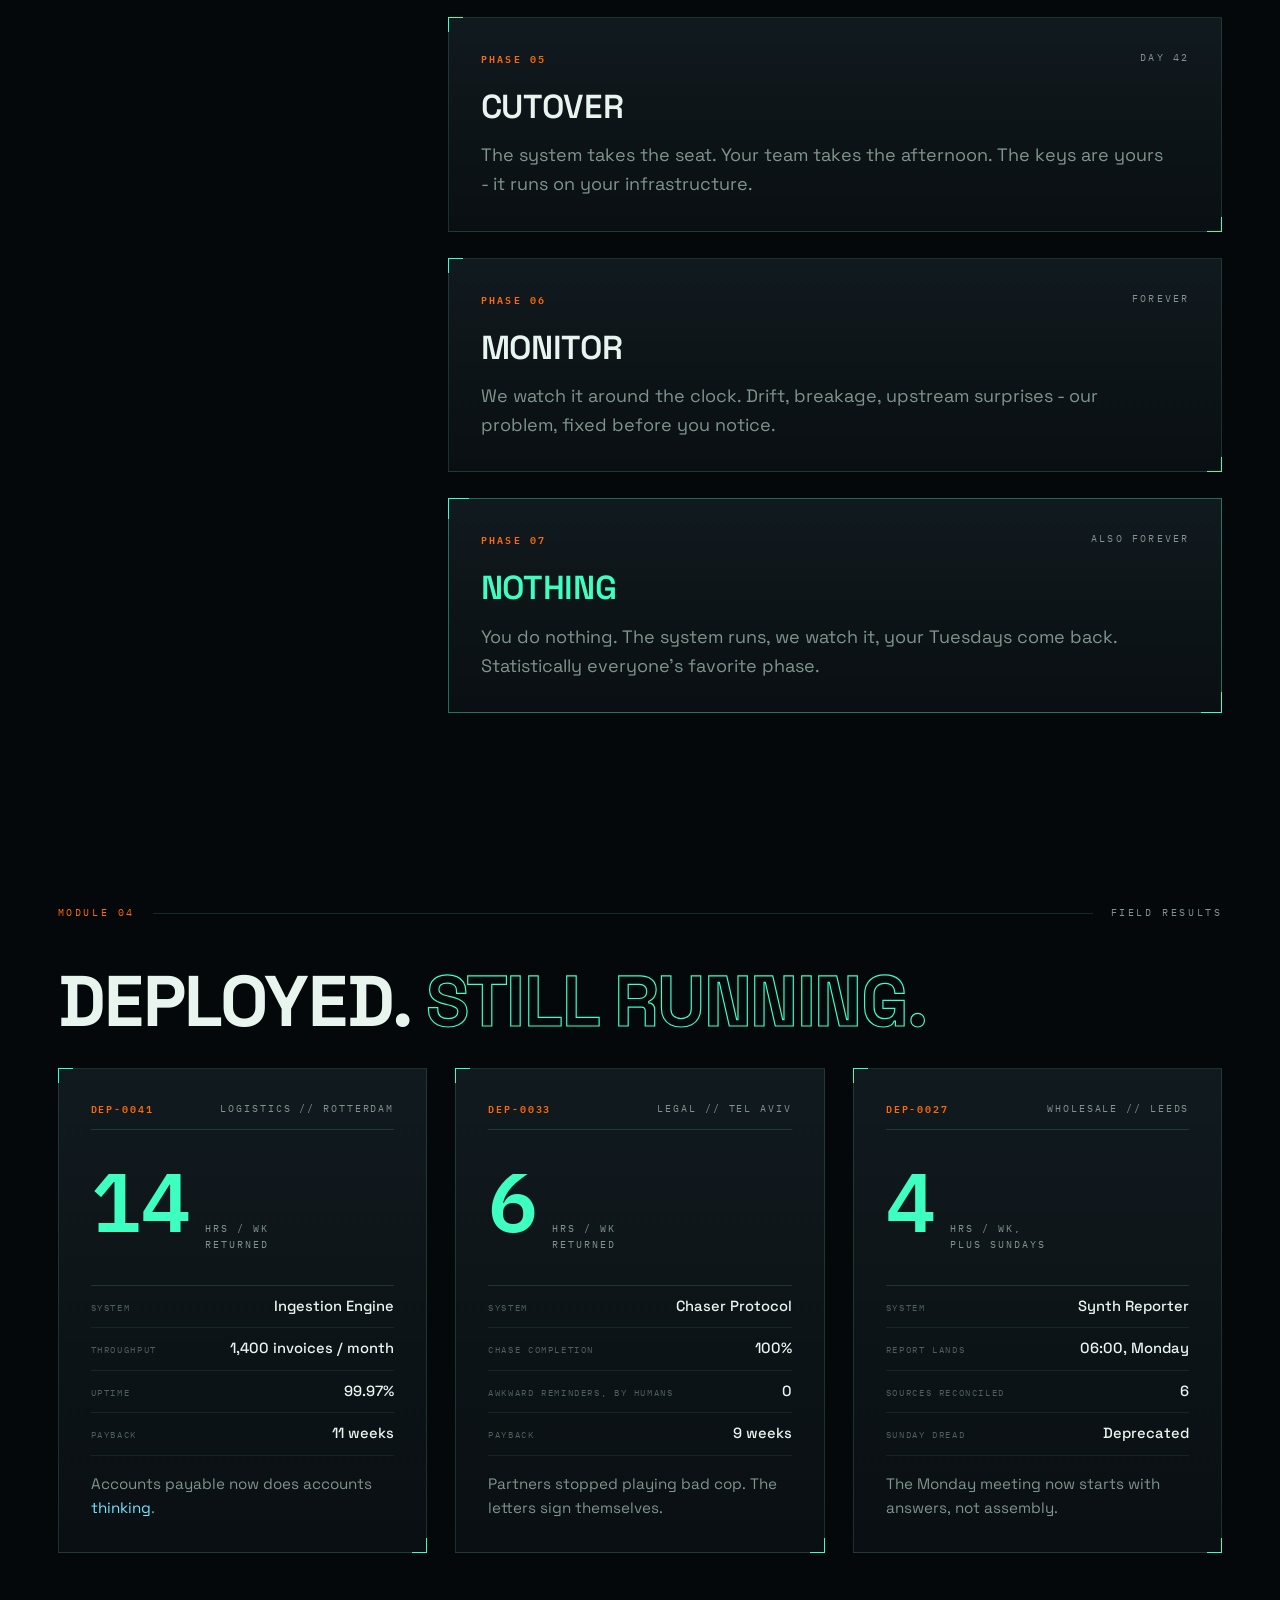
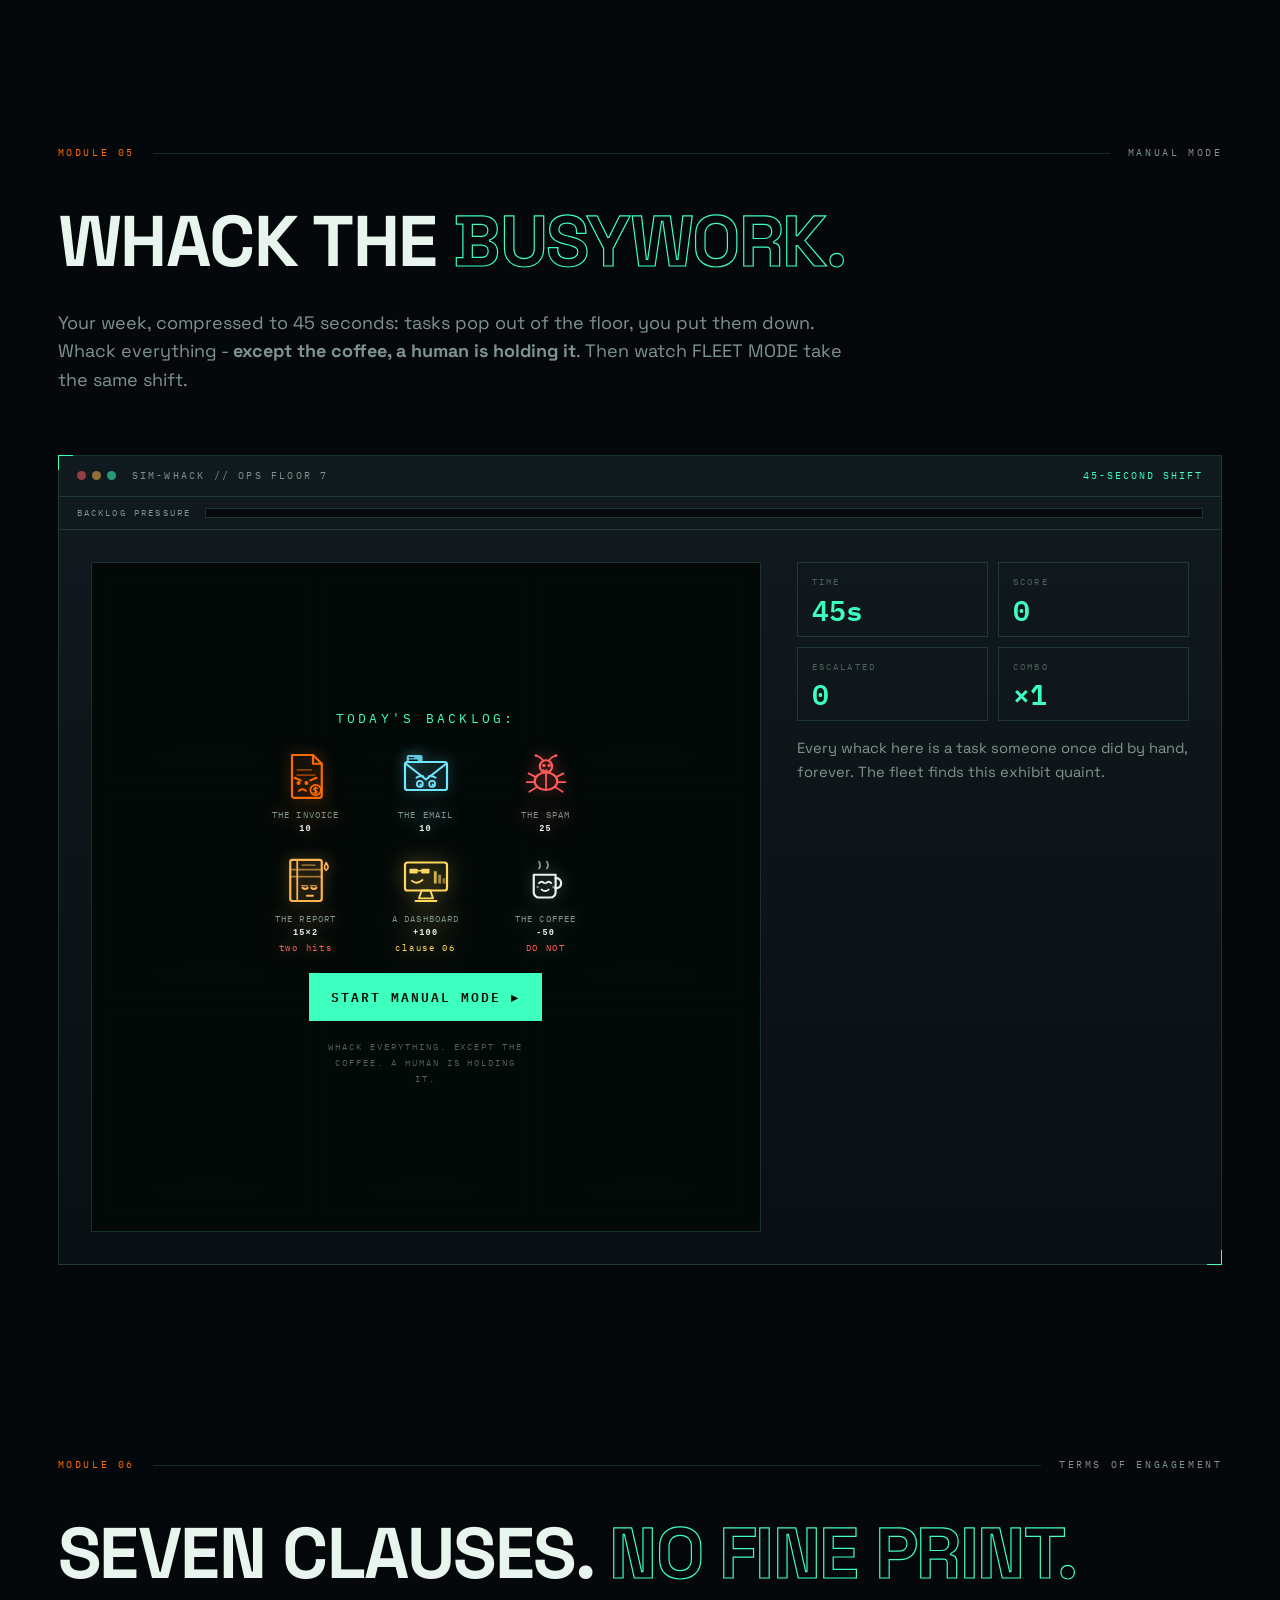
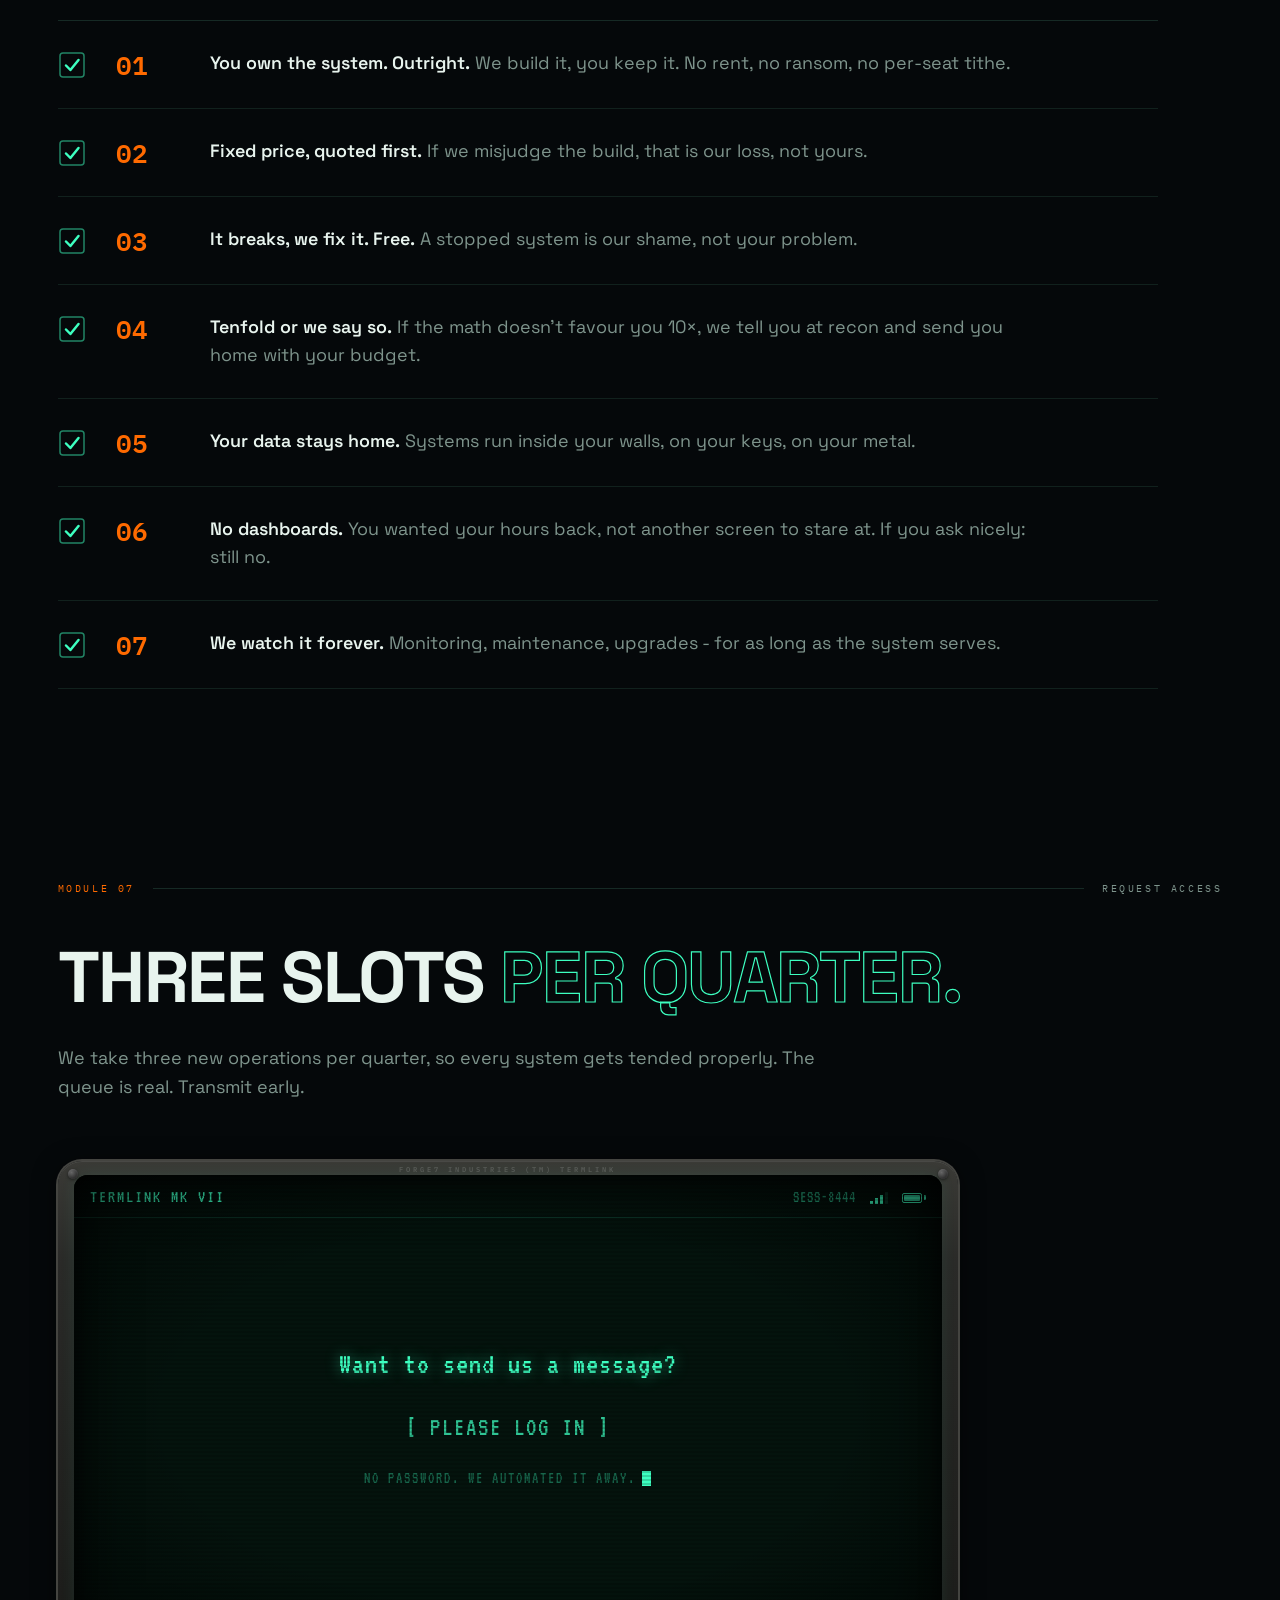
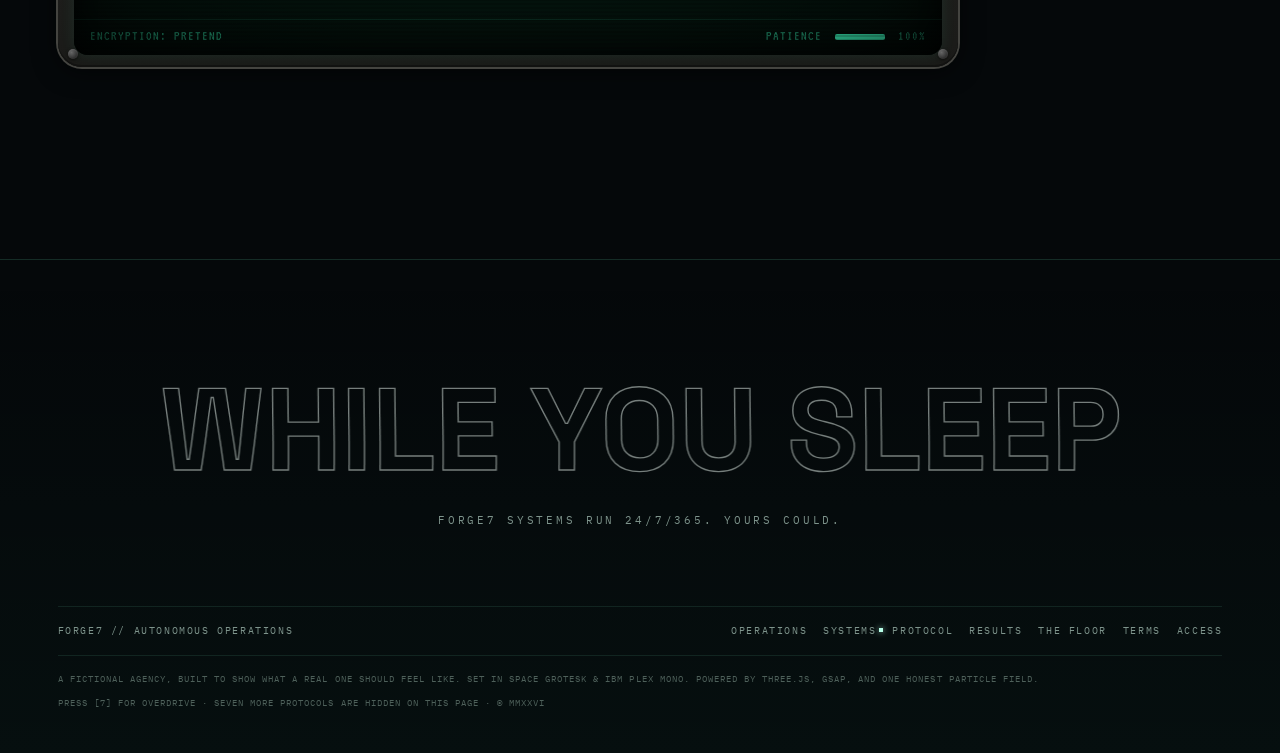
==== commit b12229bb: "MANUAL MODE stress system: pressure bar, progressive panic, HELP ME button Misses now feed a BACKLOG" ====
--- a/index.html
+++ b/index.html
@@ -461,8 +461,13 @@
       <div class="wk panel" data-reveal>
         <div class="console__bar">
           <span class="console__dots" aria-hidden="true"><i></i><i></i><i></i></span>
-          <span class="console__name">SIM-WHACK // OPS FLOOR 7</span>
+          <span class="console__name" id="wkFloorName">SIM-WHACK // OPS FLOOR 7</span>
           <span class="wk__shift">45-SECOND SHIFT</span>
+        </div>
+
+        <div class="wk__pressure" aria-hidden="true">
+          <span class="wk__pressure-label" id="wkPressureLabel">BACKLOG PRESSURE</span>
+          <div class="wk__pressure-track"><i id="wkPressureFill"></i></div>
         </div>
 
         <div class="wk__layout">
@@ -478,6 +483,9 @@
               <div><span class="tele__label">ESCALATED</span><b id="wkEsc">0</b></div>
               <div><span class="tele__label">COMBO</span><b id="wkStreak">×1</b></div>
             </div>
+            <button class="wk__help" id="wkHelp" type="button" hidden>
+              HELP ME!!!<span>(the adult option)</span>
+            </button>
             <p class="wk__note">Every whack here is a task someone once did by hand,
             forever. The fleet finds this exhibit quaint.</p>
           </aside>
--- a/css/styles.css
+++ b/css/styles.css
@@ -1027,6 +1027,157 @@
   line-height: 1.8;
 }
 .wk__btns { display: flex; flex-wrap: wrap; gap: 10px; justify-content: center; }
+
+/* ---- stress system: the floor reacts to neglect ---- */
+.wk__pressure {
+  display: flex;
+  align-items: center;
+  gap: 14px;
+  padding: 9px 18px;
+  border-bottom: 1px solid var(--panel-edge);
+}
+.wk__pressure-label {
+  font-family: var(--font-mono);
+  font-size: 9px;
+  letter-spacing: 0.24em;
+  color: var(--dim);
+  white-space: nowrap;
+}
+.wk__pressure-track {
+  flex: 1;
+  height: 10px;
+  border: 1px solid rgba(125, 255, 205, 0.18);
+  background: rgba(4, 7, 9, 0.8);
+  overflow: hidden;
+}
+.wk__pressure-track i {
+  display: block;
+  height: 100%;
+  width: 0%;
+  background: var(--phos);
+  transition: width 0.3s ease;
+}
+.wk.is-stage1 .wk__pressure-label { color: var(--warn); }
+.wk.is-stage1 .wk__pressure-track i {
+  background: var(--warn);
+  animation: pressure-flash 1.1s steps(2, start) infinite;
+}
+.wk.is-stage2 .wk__pressure-label { color: var(--alert); }
+.wk.is-stage2 .wk__pressure-track i {
+  background: repeating-linear-gradient(45deg, var(--alert) 0 10px, #7A1F1F 10px 20px);
+  background-size: 28px 28px;
+  animation: pressure-flash 0.55s steps(2, start) infinite, hazard-march 0.7s linear infinite;
+  box-shadow: 0 0 14px rgba(255, 92, 92, 0.5);
+}
+.wk.is-stage3 .wk__pressure-track i {
+  animation: pressure-flash 0.28s steps(2, start) infinite, hazard-march 0.35s linear infinite;
+  box-shadow: 0 0 22px rgba(255, 92, 92, 0.8);
+}
+.wk.is-stage3 .wk__pressure-track { border-color: var(--alert); }
+@keyframes pressure-flash { 50% { opacity: 0.45; } }
+@keyframes hazard-march { to { background-position: 28px 0; } }
+
+.wk.is-stage2 { border-color: rgba(255, 92, 92, 0.35); }
+.wk.is-stage2 .console__name, .wk.is-stage3 .console__name { color: var(--alert); }
+.wk.is-stage3 { animation: wk-jitter 0.16s linear infinite; }
+@keyframes wk-jitter {
+  0% { transform: translate(0, 0); }
+  25% { transform: translate(0.7px, -0.5px); }
+  50% { transform: translate(-0.6px, 0.6px); }
+  75% { transform: translate(0.5px, 0.4px); }
+  100% { transform: translate(0, 0); }
+}
+
+.wk__heatwash {
+  position: absolute;
+  inset: 0;
+  z-index: 4;
+  pointer-events: none;
+  opacity: 0;
+  background: radial-gradient(120% 110% at 50% 100%, rgba(255, 60, 40, 0.55), transparent 62%);
+  mix-blend-mode: screen;
+}
+.wk__siren {
+  position: absolute;
+  top: 6px;
+  width: 22px;
+  height: 12px;
+  border-radius: 11px 11px 0 0;
+  background: rgba(255, 92, 92, 0.85);
+  z-index: 5;
+  pointer-events: none;
+  opacity: 0;
+  transition: opacity 0.4s;
+}
+.wk__siren--l { left: 10px; }
+.wk__siren--r { right: 10px; }
+.wk__siren::after {
+  content: "";
+  position: absolute;
+  inset: -16px -22px;
+  border-radius: 50%;
+  background: radial-gradient(circle, rgba(255, 60, 40, 0.55), transparent 65%);
+}
+.wk.is-stage2 .wk__siren { opacity: 1; }
+.wk.is-stage2 .wk__siren::after { animation: siren-spin 0.9s steps(2, start) infinite; }
+.wk.is-stage3 .wk__siren::after { animation-duration: 0.45s; }
+@keyframes siren-spin { 50% { opacity: 0.15; } }
+
+.wk__smoke {
+  position: absolute;
+  top: 0;
+  left: 0;
+  width: 52px;
+  height: 52px;
+  border-radius: 50%;
+  background: radial-gradient(circle, rgba(130, 138, 142, 0.4), transparent 68%);
+  filter: blur(7px);
+  z-index: 7;
+  pointer-events: none;
+}
+
+.wk__help {
+  appearance: none;
+  width: 100%;
+  border: 1.5px solid var(--alert);
+  background: rgba(255, 92, 92, 0.12);
+  color: var(--alert);
+  font-family: var(--font-mono);
+  font-size: clamp(14px, 1.6vw, 17px);
+  font-weight: 700;
+  letter-spacing: 0.18em;
+  padding: 14px 10px;
+  cursor: pointer;
+  animation: help-wobble 1.4s ease-in-out infinite;
+  box-shadow: 0 0 24px -6px rgba(255, 92, 92, 0.6);
+}
+.wk__help span {
+  display: block;
+  margin-top: 5px;
+  font-size: 9px;
+  font-weight: 400;
+  letter-spacing: 0.2em;
+  color: rgba(255, 92, 92, 0.65);
+}
+.wk__help:hover { background: rgba(255, 92, 92, 0.22); }
+@keyframes help-wobble {
+  0%, 100% { transform: rotate(0deg) scale(1); }
+  20% { transform: rotate(-1.6deg) scale(1.02); }
+  40% { transform: rotate(1.4deg) scale(1); }
+  60% { transform: rotate(-1deg) scale(1.02); }
+}
+
+.wk__big--melt {
+  color: var(--alert);
+  text-shadow: 0 0 22px rgba(255, 92, 92, 0.6);
+}
+
+@media (prefers-reduced-motion: reduce) {
+  .wk.is-stage3 { animation: none; }
+  .wk__help { animation: none; }
+  .wk__pressure-track i { animation: none !important; }
+  .wk__siren::after { animation: none !important; }
+}
 
 .wk__side { display: grid; gap: 16px; align-content: start; }
 .wk__hud {
